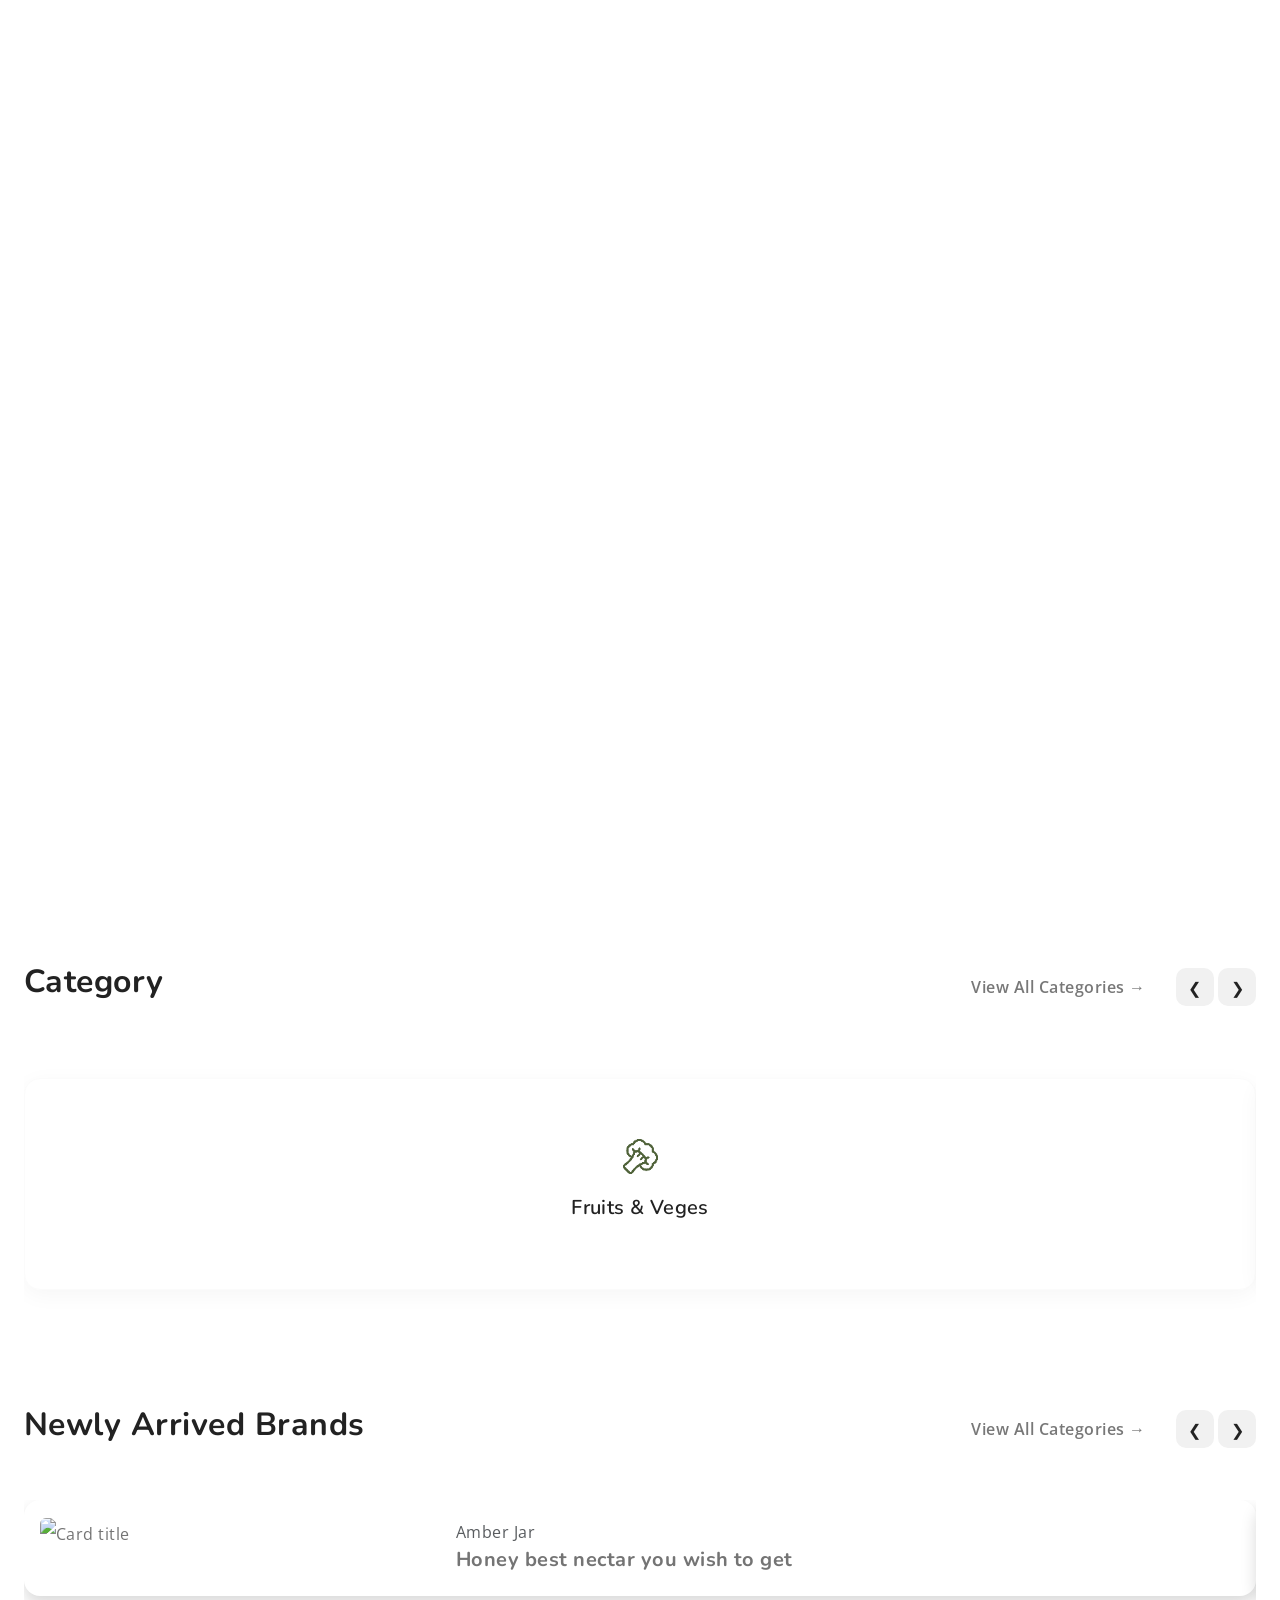
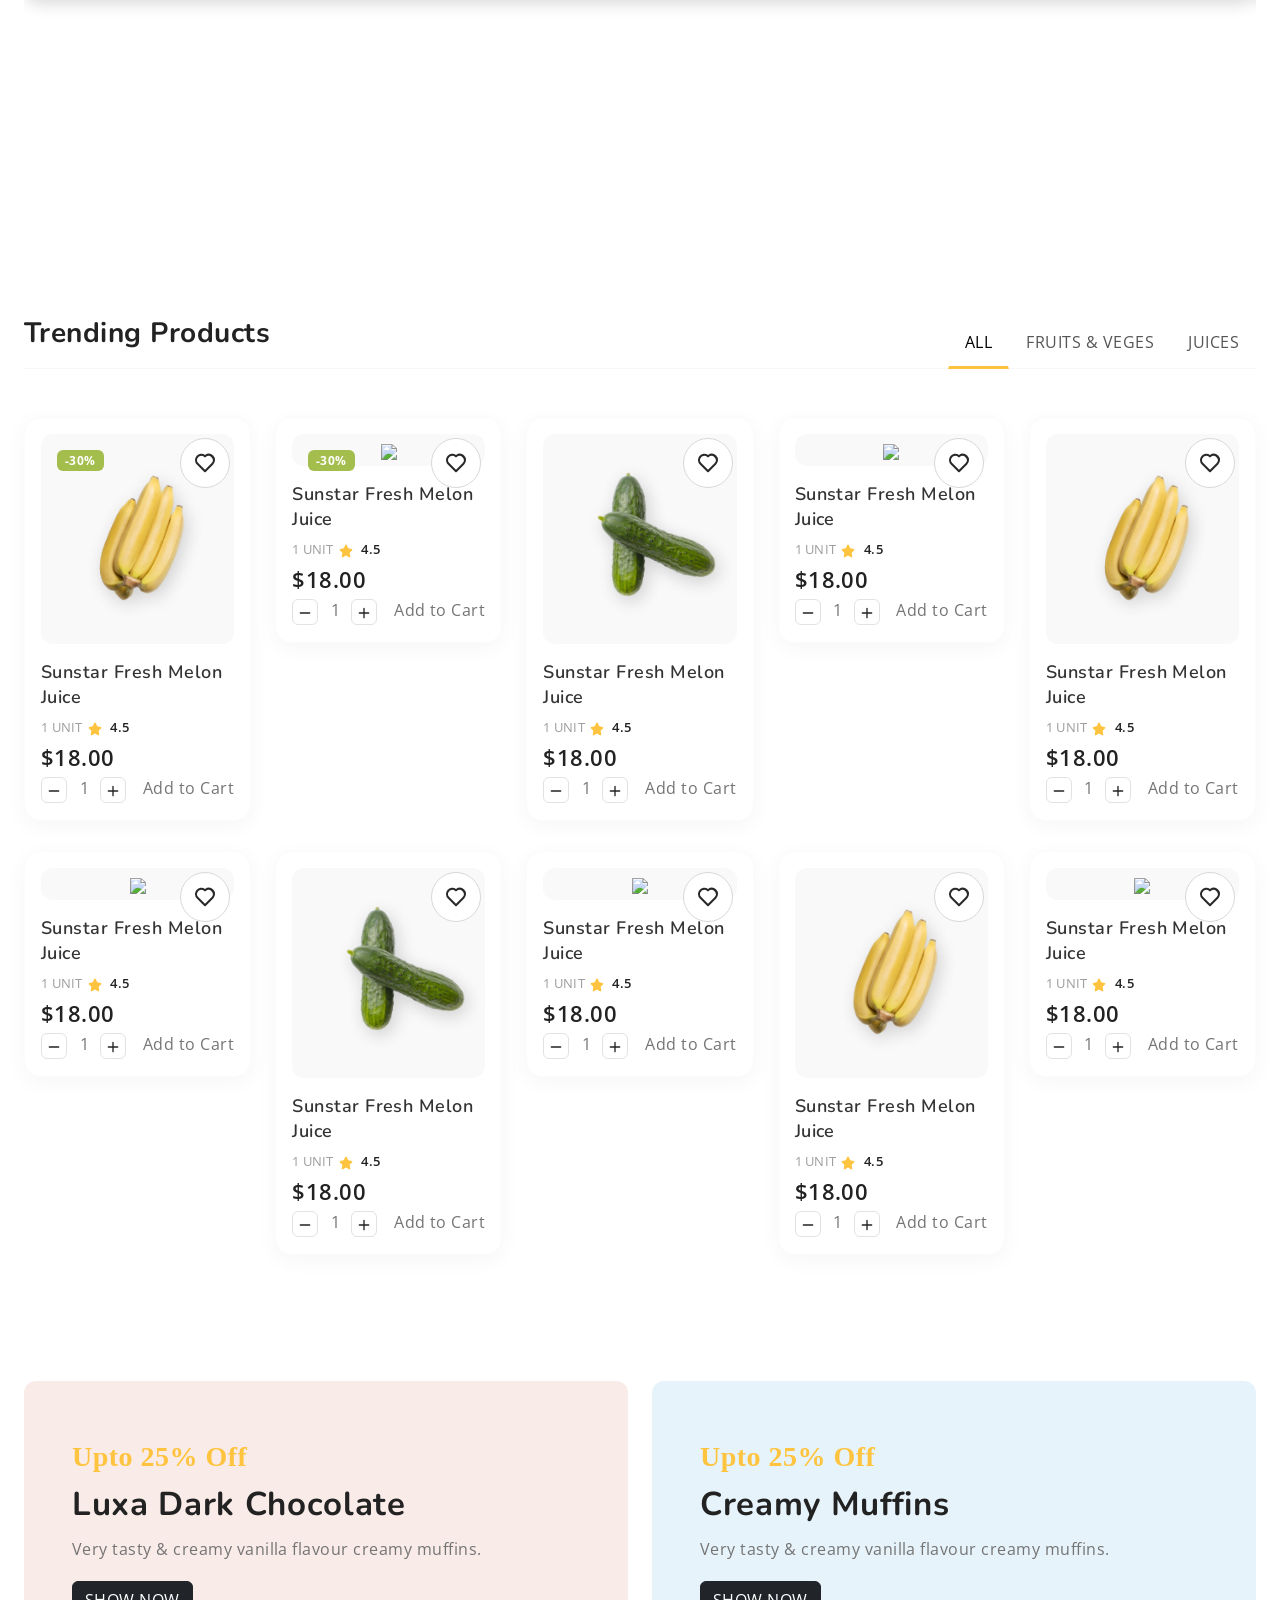
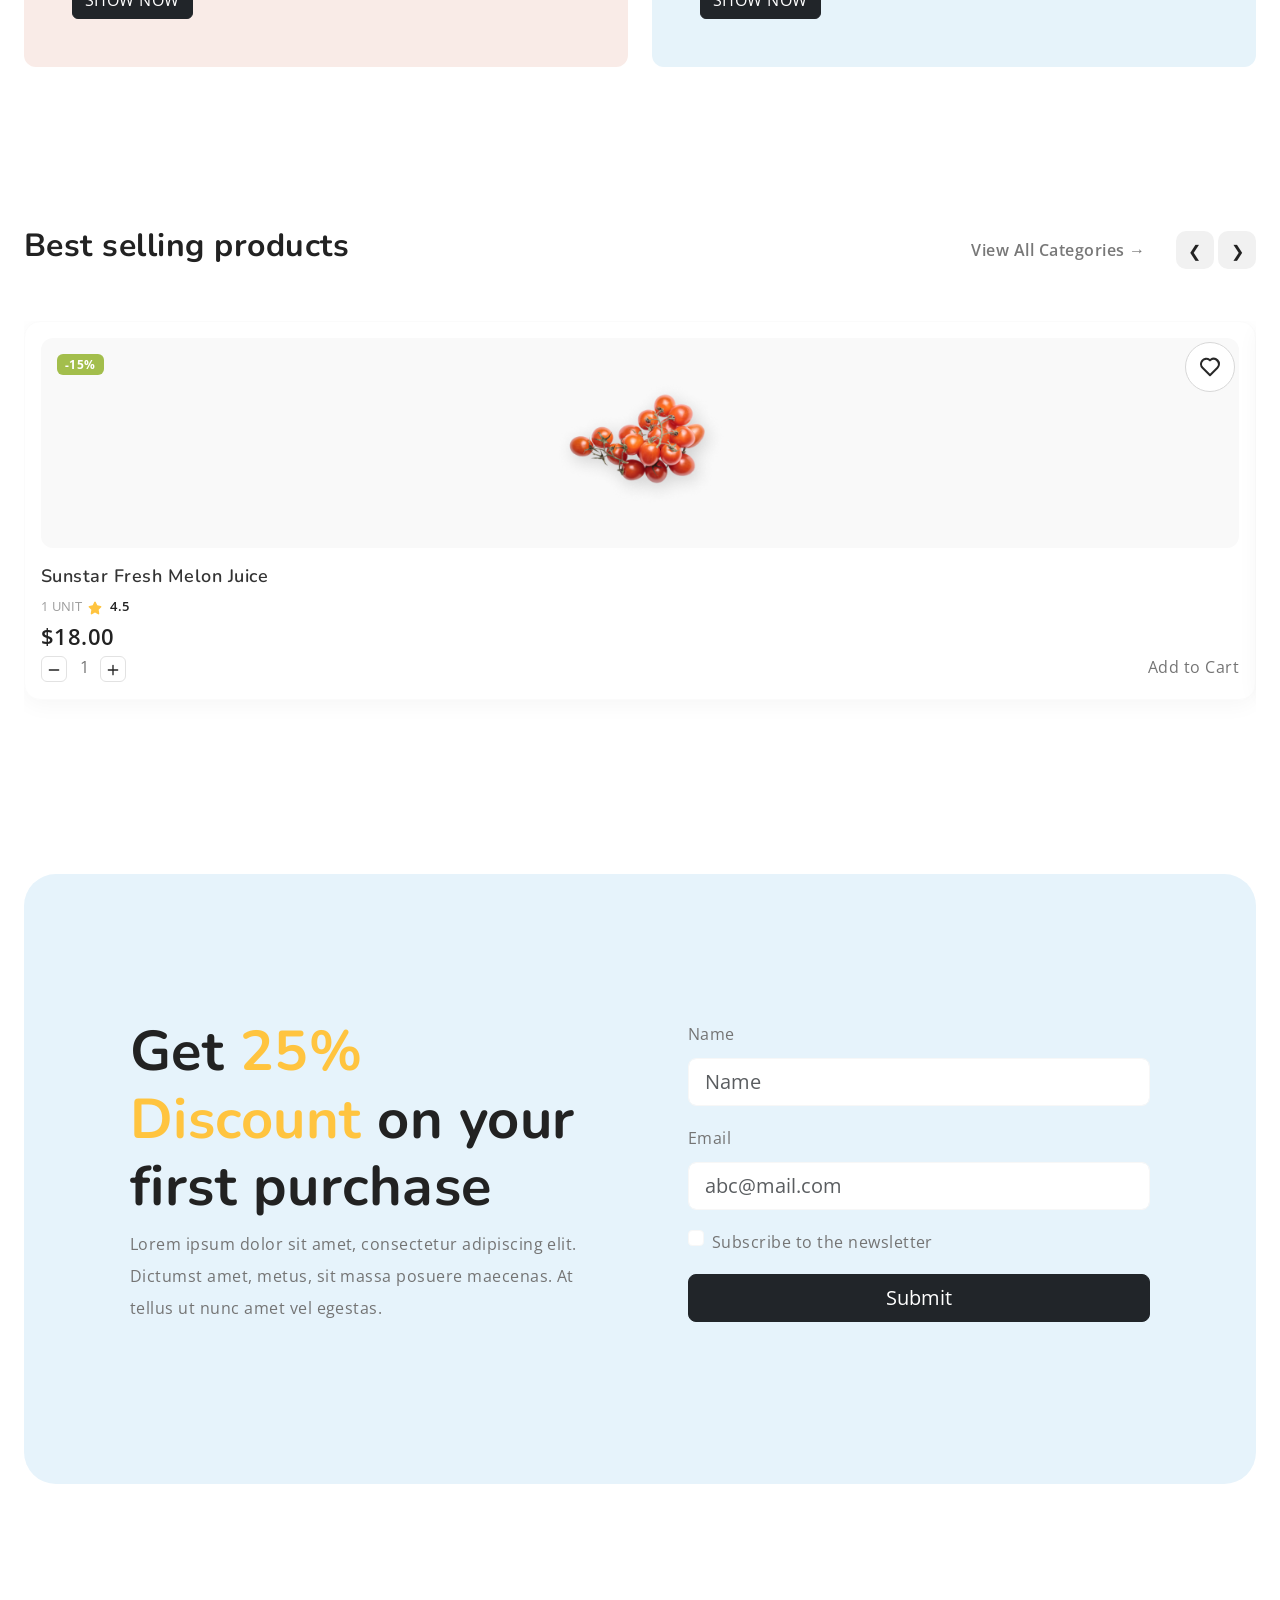
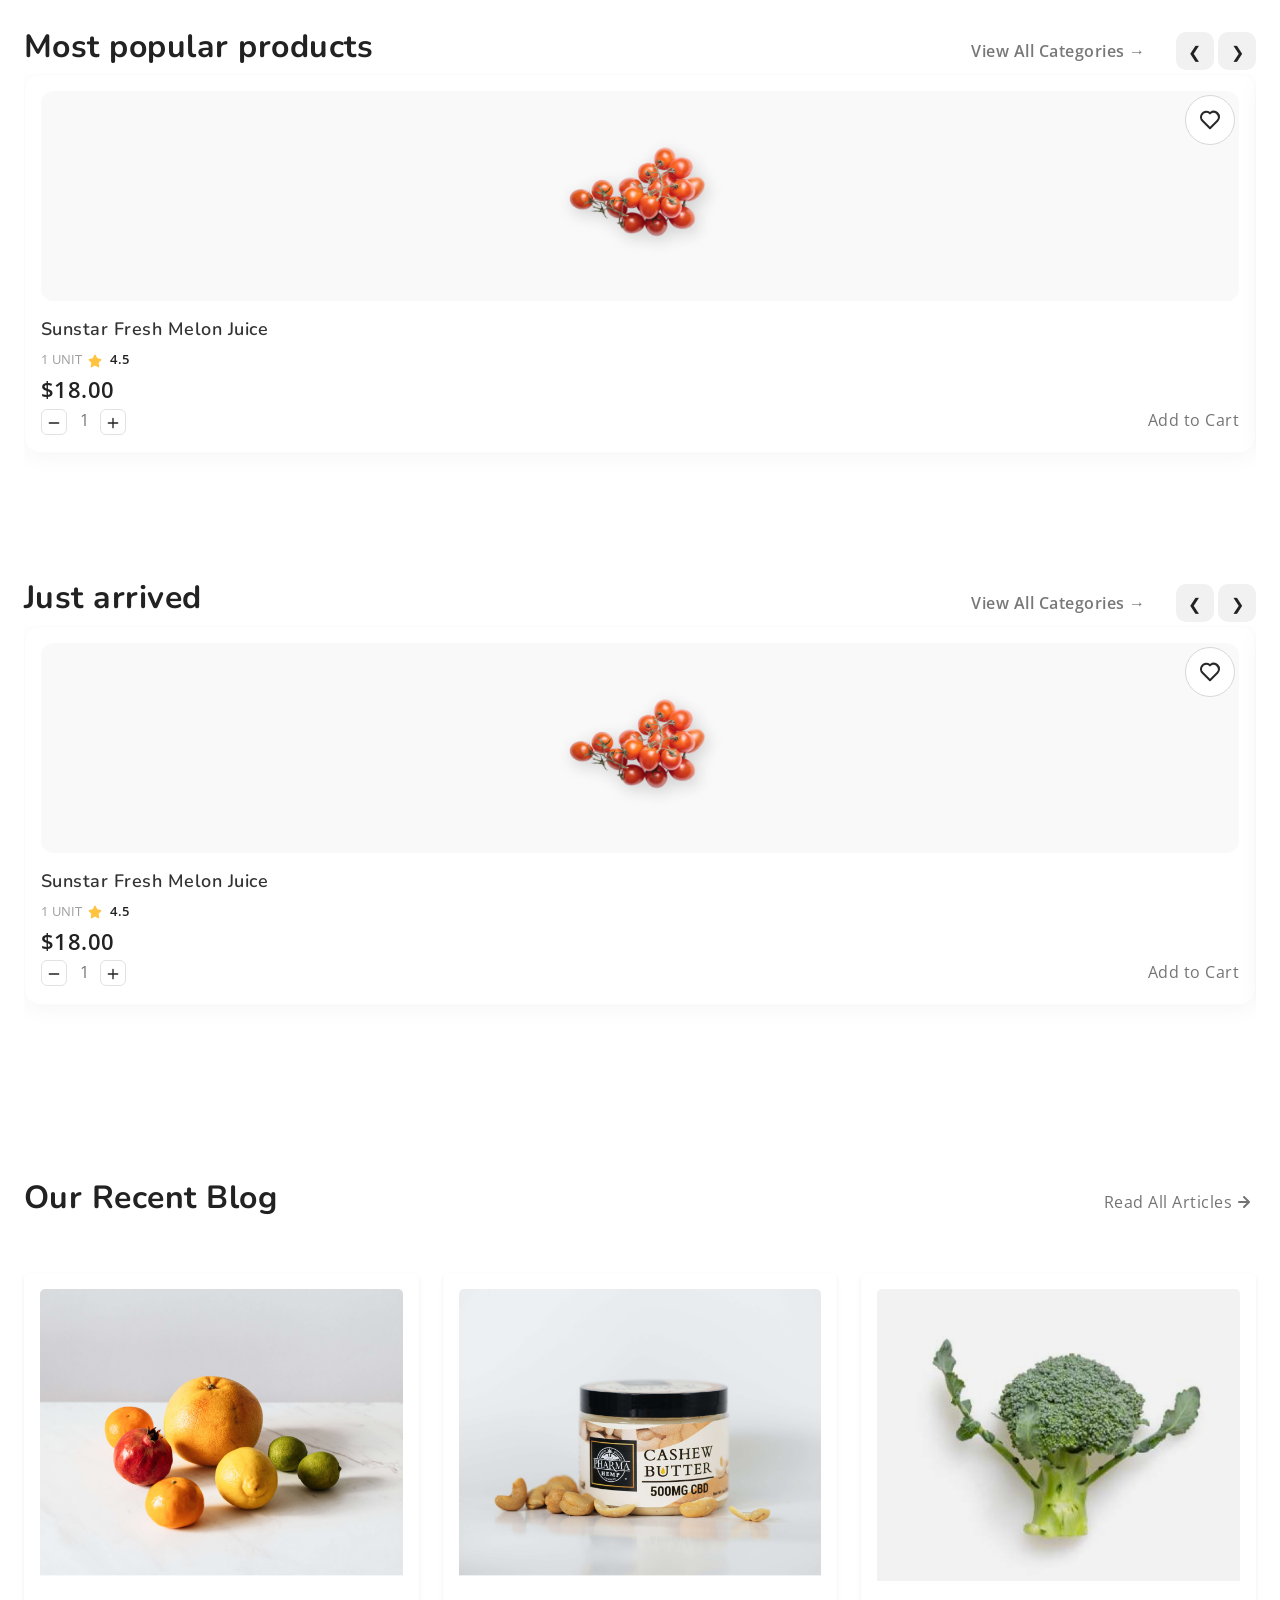
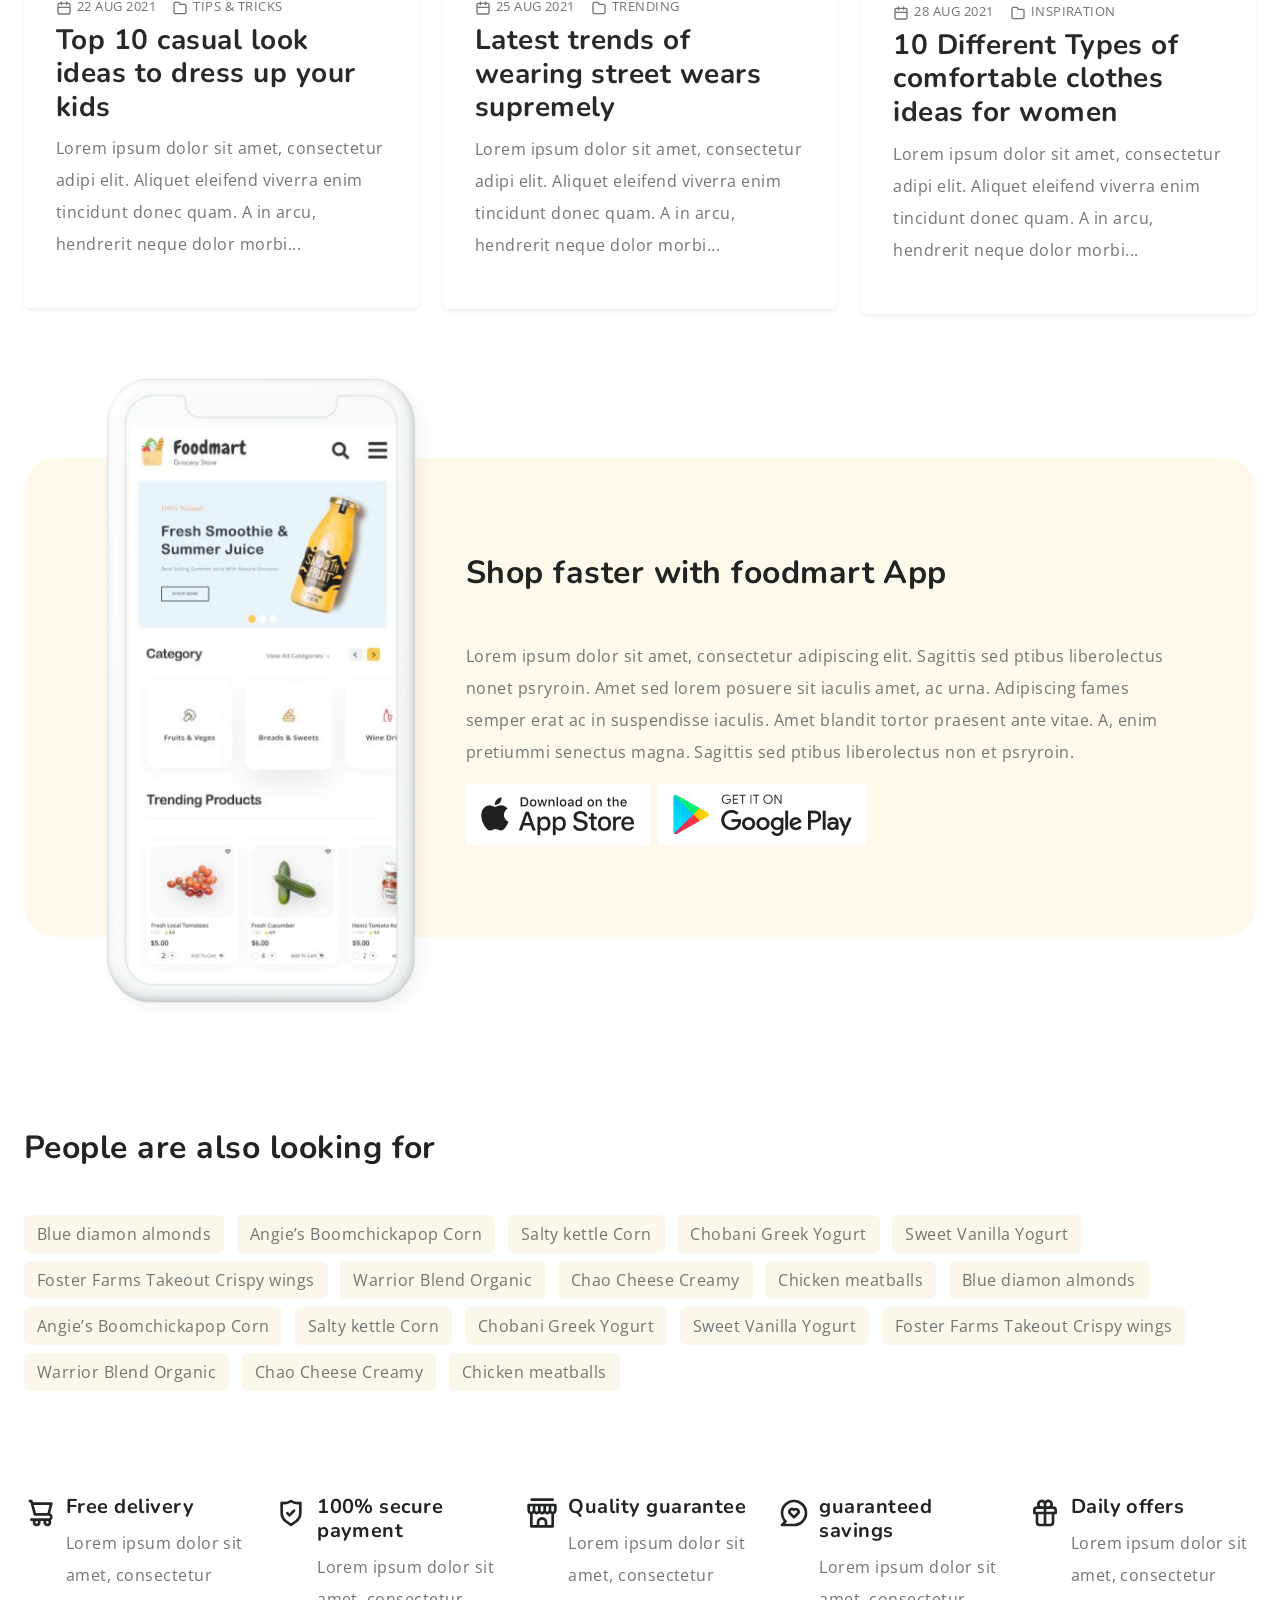
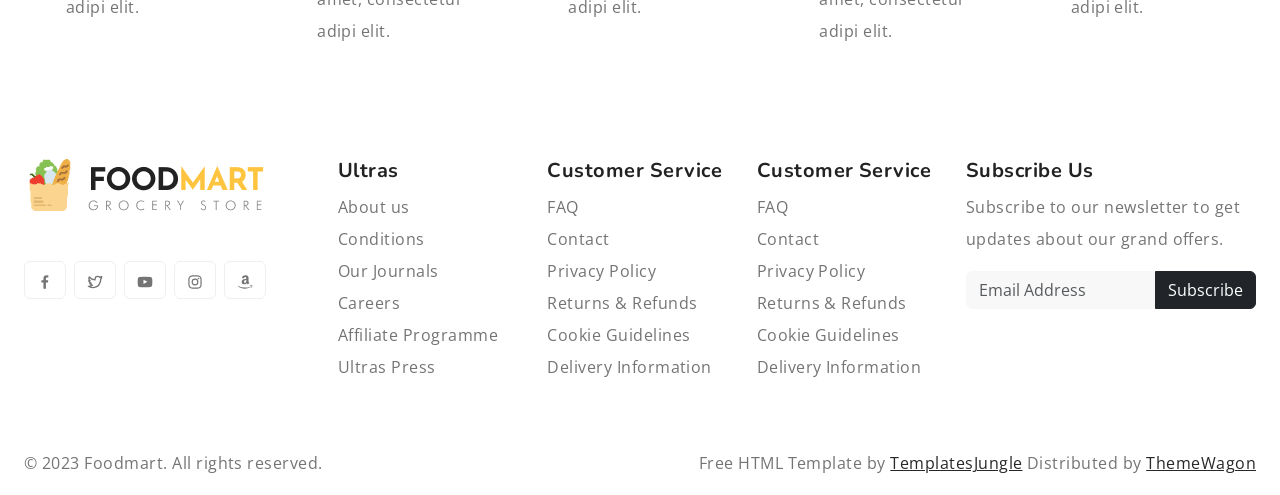
==== index.html @ 23c8082f "Added" ====
<!DOCTYPE html>
<html lang="en">
  <head>
    <title>FoodMart - Free eCommerce Grocery Store HTML Website Template</title>
    <meta charset="utf-8">
    <meta http-equiv="X-UA-Compatible" content="IE=edge">
    <meta name="viewport" content="width=device-width, initial-scale=1.0">
    <meta name="format-detection" content="telephone=no">
    <meta name="apple-mobile-web-app-capable" content="yes">
    <meta name="author" content="">
    <meta name="keywords" content="">
    <meta name="description" content="">

    <link rel="stylesheet" href="https://cdn.jsdelivr.net/npm/swiper@9/swiper-bundle.min.css">
    <link href="https://cdn.jsdelivr.net/npm/bootstrap@5.3.0-alpha3/dist/css/bootstrap.min.css" rel="stylesheet" integrity="sha384-KK94CHFLLe+nY2dmCWGMq91rCGa5gtU4mk92HdvYe+M/SXH301p5ILy+dN9+nJOZ" crossorigin="anonymous">
    <link rel="stylesheet" type="text/css" href="css/vendor.css">
    <link rel="stylesheet" type="text/css" href="style.css">

    <link rel="preconnect" href="https://fonts.googleapis.com">
    <link rel="preconnect" href="https://fonts.gstatic.com" crossorigin>
    <link href="https://fonts.googleapis.com/css2?family=Nunito:wght@400;700&family=Open+Sans:ital,wght@0,400;0,700;1,400;1,700&display=swap" rel="stylesheet">

  </head>
  <body>

    <svg xmlns="http://www.w3.org/2000/svg" style="display: none;">
      <defs>
        <symbol xmlns="http://www.w3.org/2000/svg" id="link" viewBox="0 0 24 24">
          <path fill="currentColor" d="M12 19a1 1 0 1 0-1-1a1 1 0 0 0 1 1Zm5 0a1 1 0 1 0-1-1a1 1 0 0 0 1 1Zm0-4a1 1 0 1 0-1-1a1 1 0 0 0 1 1Zm-5 0a1 1 0 1 0-1-1a1 1 0 0 0 1 1Zm7-12h-1V2a1 1 0 0 0-2 0v1H8V2a1 1 0 0 0-2 0v1H5a3 3 0 0 0-3 3v14a3 3 0 0 0 3 3h14a3 3 0 0 0 3-3V6a3 3 0 0 0-3-3Zm1 17a1 1 0 0 1-1 1H5a1 1 0 0 1-1-1v-9h16Zm0-11H4V6a1 1 0 0 1 1-1h1v1a1 1 0 0 0 2 0V5h8v1a1 1 0 0 0 2 0V5h1a1 1 0 0 1 1 1ZM7 15a1 1 0 1 0-1-1a1 1 0 0 0 1 1Zm0 4a1 1 0 1 0-1-1a1 1 0 0 0 1 1Z"/>
        </symbol>
        <symbol xmlns="http://www.w3.org/2000/svg" id="arrow-right" viewBox="0 0 24 24">
          <path fill="currentColor" d="M17.92 11.62a1 1 0 0 0-.21-.33l-5-5a1 1 0 0 0-1.42 1.42l3.3 3.29H7a1 1 0 0 0 0 2h7.59l-3.3 3.29a1 1 0 0 0 0 1.42a1 1 0 0 0 1.42 0l5-5a1 1 0 0 0 .21-.33a1 1 0 0 0 0-.76Z"/>
        </symbol>
        <symbol xmlns="http://www.w3.org/2000/svg" id="category" viewBox="0 0 24 24">
          <path fill="currentColor" d="M19 5.5h-6.28l-.32-1a3 3 0 0 0-2.84-2H5a3 3 0 0 0-3 3v13a3 3 0 0 0 3 3h14a3 3 0 0 0 3-3v-10a3 3 0 0 0-3-3Zm1 13a1 1 0 0 1-1 1H5a1 1 0 0 1-1-1v-13a1 1 0 0 1 1-1h4.56a1 1 0 0 1 .95.68l.54 1.64a1 1 0 0 0 .95.68h7a1 1 0 0 1 1 1Z"/>
        </symbol>
        <symbol xmlns="http://www.w3.org/2000/svg" id="calendar" viewBox="0 0 24 24">
          <path fill="currentColor" d="M19 4h-2V3a1 1 0 0 0-2 0v1H9V3a1 1 0 0 0-2 0v1H5a3 3 0 0 0-3 3v12a3 3 0 0 0 3 3h14a3 3 0 0 0 3-3V7a3 3 0 0 0-3-3Zm1 15a1 1 0 0 1-1 1H5a1 1 0 0 1-1-1v-7h16Zm0-9H4V7a1 1 0 0 1 1-1h2v1a1 1 0 0 0 2 0V6h6v1a1 1 0 0 0 2 0V6h2a1 1 0 0 1 1 1Z"/>
        </symbol>
        <symbol xmlns="http://www.w3.org/2000/svg" id="heart" viewBox="0 0 24 24">
          <path fill="currentColor" d="M20.16 4.61A6.27 6.27 0 0 0 12 4a6.27 6.27 0 0 0-8.16 9.48l7.45 7.45a1 1 0 0 0 1.42 0l7.45-7.45a6.27 6.27 0 0 0 0-8.87Zm-1.41 7.46L12 18.81l-6.75-6.74a4.28 4.28 0 0 1 3-7.3a4.25 4.25 0 0 1 3 1.25a1 1 0 0 0 1.42 0a4.27 4.27 0 0 1 6 6.05Z"/>
        </symbol>
        <symbol xmlns="http://www.w3.org/2000/svg" id="plus" viewBox="0 0 24 24">
          <path fill="currentColor" d="M19 11h-6V5a1 1 0 0 0-2 0v6H5a1 1 0 0 0 0 2h6v6a1 1 0 0 0 2 0v-6h6a1 1 0 0 0 0-2Z"/>
        </symbol>
        <symbol xmlns="http://www.w3.org/2000/svg" id="minus" viewBox="0 0 24 24">
          <path fill="currentColor" d="M19 11H5a1 1 0 0 0 0 2h14a1 1 0 0 0 0-2Z"/>
        </symbol>
        <symbol xmlns="http://www.w3.org/2000/svg" id="cart" viewBox="0 0 24 24">
          <path fill="currentColor" d="M8.5 19a1.5 1.5 0 1 0 1.5 1.5A1.5 1.5 0 0 0 8.5 19ZM19 16H7a1 1 0 0 1 0-2h8.491a3.013 3.013 0 0 0 2.885-2.176l1.585-5.55A1 1 0 0 0 19 5H6.74a3.007 3.007 0 0 0-2.82-2H3a1 1 0 0 0 0 2h.921a1.005 1.005 0 0 1 .962.725l.155.545v.005l1.641 5.742A3 3 0 0 0 7 18h12a1 1 0 0 0 0-2Zm-1.326-9l-1.22 4.274a1.005 1.005 0 0 1-.963.726H8.754l-.255-.892L7.326 7ZM16.5 19a1.5 1.5 0 1 0 1.5 1.5a1.5 1.5 0 0 0-1.5-1.5Z"/>
        </symbol>
        <symbol xmlns="http://www.w3.org/2000/svg" id="check" viewBox="0 0 24 24">
          <path fill="currentColor" d="M18.71 7.21a1 1 0 0 0-1.42 0l-7.45 7.46l-3.13-3.14A1 1 0 1 0 5.29 13l3.84 3.84a1 1 0 0 0 1.42 0l8.16-8.16a1 1 0 0 0 0-1.47Z"/>
        </symbol>
        <symbol xmlns="http://www.w3.org/2000/svg" id="trash" viewBox="0 0 24 24">
          <path fill="currentColor" d="M10 18a1 1 0 0 0 1-1v-6a1 1 0 0 0-2 0v6a1 1 0 0 0 1 1ZM20 6h-4V5a3 3 0 0 0-3-3h-2a3 3 0 0 0-3 3v1H4a1 1 0 0 0 0 2h1v11a3 3 0 0 0 3 3h8a3 3 0 0 0 3-3V8h1a1 1 0 0 0 0-2ZM10 5a1 1 0 0 1 1-1h2a1 1 0 0 1 1 1v1h-4Zm7 14a1 1 0 0 1-1 1H8a1 1 0 0 1-1-1V8h10Zm-3-1a1 1 0 0 0 1-1v-6a1 1 0 0 0-2 0v6a1 1 0 0 0 1 1Z"/>
        </symbol>
        <symbol xmlns="http://www.w3.org/2000/svg" id="star-outline" viewBox="0 0 15 15">
          <path fill="none" stroke="currentColor" stroke-linecap="round" stroke-linejoin="round" d="M7.5 9.804L5.337 11l.413-2.533L4 6.674l2.418-.37L7.5 4l1.082 2.304l2.418.37l-1.75 1.793L9.663 11L7.5 9.804Z"/>
        </symbol>
        <symbol xmlns="http://www.w3.org/2000/svg" id="star-solid" viewBox="0 0 15 15">
          <path fill="currentColor" d="M7.953 3.788a.5.5 0 0 0-.906 0L6.08 5.85l-2.154.33a.5.5 0 0 0-.283.843l1.574 1.613l-.373 2.284a.5.5 0 0 0 .736.518l1.92-1.063l1.921 1.063a.5.5 0 0 0 .736-.519l-.373-2.283l1.574-1.613a.5.5 0 0 0-.283-.844L8.921 5.85l-.968-2.062Z"/>
        </symbol>
        <symbol xmlns="http://www.w3.org/2000/svg" id="search" viewBox="0 0 24 24">
          <path fill="currentColor" d="M21.71 20.29L18 16.61A9 9 0 1 0 16.61 18l3.68 3.68a1 1 0 0 0 1.42 0a1 1 0 0 0 0-1.39ZM11 18a7 7 0 1 1 7-7a7 7 0 0 1-7 7Z"/>
        </symbol>
        <symbol xmlns="http://www.w3.org/2000/svg" id="user" viewBox="0 0 24 24">
          <path fill="currentColor" d="M15.71 12.71a6 6 0 1 0-7.42 0a10 10 0 0 0-6.22 8.18a1 1 0 0 0 2 .22a8 8 0 0 1 15.9 0a1 1 0 0 0 1 .89h.11a1 1 0 0 0 .88-1.1a10 10 0 0 0-6.25-8.19ZM12 12a4 4 0 1 1 4-4a4 4 0 0 1-4 4Z"/>
        </symbol>
        <symbol xmlns="http://www.w3.org/2000/svg" id="close" viewBox="0 0 15 15">
          <path fill="currentColor" d="M7.953 3.788a.5.5 0 0 0-.906 0L6.08 5.85l-2.154.33a.5.5 0 0 0-.283.843l1.574 1.613l-.373 2.284a.5.5 0 0 0 .736.518l1.92-1.063l1.921 1.063a.5.5 0 0 0 .736-.519l-.373-2.283l1.574-1.613a.5.5 0 0 0-.283-.844L8.921 5.85l-.968-2.062Z"/>
        </symbol>
      </defs>
    </svg>

    <div class="preloader-wrapper">
      <div class="preloader">
      </div>
    </div>

    <div class="offcanvas offcanvas-end" data-bs-scroll="true" tabindex="-1" id="offcanvasCart" aria-labelledby="My Cart">
      <div class="offcanvas-header justify-content-center">
        <button type="button" class="btn-close" data-bs-dismiss="offcanvas" aria-label="Close"></button>
      </div>
      <div class="offcanvas-body">
        <div class="order-md-last">
          <h4 class="d-flex justify-content-between align-items-center mb-3">
            <span class="text-primary">Your cart</span>
            <span class="badge bg-primary rounded-pill">3</span>
          </h4>
          <ul class="list-group mb-3">
            <li class="list-group-item d-flex justify-content-between lh-sm">
              <div>
                <h6 class="my-0">Growers cider</h6>
                <small class="text-body-secondary">Brief description</small>
              </div>
              <span class="text-body-secondary">$12</span>
            </li>
            <li class="list-group-item d-flex justify-content-between lh-sm">
              <div>
                <h6 class="my-0">Fresh grapes</h6>
                <small class="text-body-secondary">Brief description</small>
              </div>
              <span class="text-body-secondary">$8</span>
            </li>
            <li class="list-group-item d-flex justify-content-between lh-sm">
              <div>
                <h6 class="my-0">Heinz tomato ketchup</h6>
                <small class="text-body-secondary">Brief description</small>
              </div>
              <span class="text-body-secondary">$5</span>
            </li>
            <li class="list-group-item d-flex justify-content-between">
              <span>Total (USD)</span>
              <strong>$20</strong>
            </li>
          </ul>
  
          <button class="w-100 btn btn-primary btn-lg" type="submit">Continue to checkout</button>
        </div>
      </div>
    </div>
    
    <div class="offcanvas offcanvas-end" data-bs-scroll="true" tabindex="-1" id="offcanvasSearch" aria-labelledby="Search">
      <div class="offcanvas-header justify-content-center">
        <button type="button" class="btn-close" data-bs-dismiss="offcanvas" aria-label="Close"></button>
      </div>
      <div class="offcanvas-body">
        <div class="order-md-last">
          <h4 class="d-flex justify-content-between align-items-center mb-3">
            <span class="text-primary">Search</span>
          </h4>
          <form role="search" action="index.html" method="get" class="d-flex mt-3 gap-0">
            <input class="form-control rounded-start rounded-0 bg-light" type="email" placeholder="What are you looking for?" aria-label="What are you looking for?">
            <button class="btn btn-dark rounded-end rounded-0" type="submit">Search</button>
          </form>
        </div>
      </div>
    </div>

    <header>
      <div class="container-fluid">
        <div class="row py-3 border-bottom">
          
          <div class="col-sm-4 col-lg-3 text-center text-sm-start">
            <div class="main-logo">
              <a href="index.html">
                <img src="images/logo.png" alt="logo" class="img-fluid">
              </a>
            </div>
          </div>
          
          <div class="col-sm-6 offset-sm-2 offset-md-0 col-lg-5 d-none d-lg-block">
            <div class="search-bar row bg-light p-2 my-2 rounded-4">
              <div class="col-md-4 d-none d-md-block">
                <select class="form-select border-0 bg-transparent">
                  <option>All Categories</option>
                  <option>Groceries</option>
                  <option>Drinks</option>
                  <option>Chocolates</option>
                </select>
              </div>
              <div class="col-11 col-md-7">
                <form id="search-form" class="text-center" action="index.html" method="post">
                  <input type="text" class="form-control border-0 bg-transparent" placeholder="Search for more than 20,000 products" />
                </form>
              </div>
              <div class="col-1">
                <svg xmlns="http://www.w3.org/2000/svg" width="24" height="24" viewBox="0 0 24 24"><path fill="currentColor" d="M21.71 20.29L18 16.61A9 9 0 1 0 16.61 18l3.68 3.68a1 1 0 0 0 1.42 0a1 1 0 0 0 0-1.39ZM11 18a7 7 0 1 1 7-7a7 7 0 0 1-7 7Z"/></svg>
              </div>
            </div>
          </div>
          
          <div class="col-sm-8 col-lg-4 d-flex justify-content-end gap-5 align-items-center mt-4 mt-sm-0 justify-content-center justify-content-sm-end">
            <div class="support-box text-end d-none d-xl-block">
              <span class="fs-6 text-muted">For Support?</span>
              <h5 class="mb-0">+980-34984089</h5>
            </div>

            <ul class="d-flex justify-content-end list-unstyled m-0">
              <li>
                <a href="#" class="rounded-circle bg-light p-2 mx-1">
                  <svg width="24" height="24" viewBox="0 0 24 24"><use xlink:href="#user"></use></svg>
                </a>
              </li>
              <li>
                <a href="#" class="rounded-circle bg-light p-2 mx-1">
                  <svg width="24" height="24" viewBox="0 0 24 24"><use xlink:href="#heart"></use></svg>
                </a>
              </li>
              <li class="d-lg-none">
                <a href="#" class="rounded-circle bg-light p-2 mx-1" data-bs-toggle="offcanvas" data-bs-target="#offcanvasCart" aria-controls="offcanvasCart">
                  <svg width="24" height="24" viewBox="0 0 24 24"><use xlink:href="#cart"></use></svg>
                </a>
              </li>
              <li class="d-lg-none">
                <a href="#" class="rounded-circle bg-light p-2 mx-1" data-bs-toggle="offcanvas" data-bs-target="#offcanvasSearch" aria-controls="offcanvasSearch">
                  <svg width="24" height="24" viewBox="0 0 24 24"><use xlink:href="#search"></use></svg>
                </a>
              </li>
            </ul>

            <div class="cart text-end d-none d-lg-block dropdown">
              <button class="border-0 bg-transparent d-flex flex-column gap-2 lh-1" type="button" data-bs-toggle="offcanvas" data-bs-target="#offcanvasCart" aria-controls="offcanvasCart">
                <span class="fs-6 text-muted dropdown-toggle">Your Cart</span>
                <span class="cart-total fs-5 fw-bold">$1290.00</span>
              </button>
            </div>
          </div>

        </div>
      </div>
      <div class="container-fluid">
        <div class="row py-3">
          <div class="d-flex  justify-content-center justify-content-sm-between align-items-center">
            <nav class="main-menu d-flex navbar navbar-expand-lg">

              <button class="navbar-toggler" type="button" data-bs-toggle="offcanvas" data-bs-target="#offcanvasNavbar"
                aria-controls="offcanvasNavbar">
                <span class="navbar-toggler-icon"></span>
              </button>

              <div class="offcanvas offcanvas-end" tabindex="-1" id="offcanvasNavbar" aria-labelledby="offcanvasNavbarLabel">

                <div class="offcanvas-header justify-content-center">
                  <button type="button" class="btn-close" data-bs-dismiss="offcanvas" aria-label="Close"></button>
                </div>

                <div class="offcanvas-body">
              
                  <select class="filter-categories border-0 mb-0 me-5">
                    <option>Shop by Departments</option>
                    <option>Groceries</option>
                    <option>Drinks</option>
                    <option>Chocolates</option>
                  </select>
              
                  <ul class="navbar-nav justify-content-end menu-list list-unstyled d-flex gap-md-3 mb-0">
                    <li class="nav-item active">
                      <a href="#women" class="nav-link">Women</a>
                    </li>
                    <li class="nav-item dropdown">
                      <a href="#men" class="nav-link">Men</a>
                    </li>
                    <li class="nav-item">
                      <a href="#kids" class="nav-link">Kids</a>
                    </li>
                    <li class="nav-item">
                      <a href="#accessories" class="nav-link">Accessories</a>
                    </li>
                    <li class="nav-item dropdown">
                      <a class="nav-link dropdown-toggle" role="button" id="pages" data-bs-toggle="dropdown" aria-expanded="false">Pages</a>
                      <ul class="dropdown-menu" aria-labelledby="pages">
                        <li><a href="index.html" class="dropdown-item">About Us </a></li>
                        <li><a href="index.html" class="dropdown-item">Shop </a></li>
                        <li><a href="index.html" class="dropdown-item">Single Product </a></li>
                        <li><a href="index.html" class="dropdown-item">Cart </a></li>
                        <li><a href="index.html" class="dropdown-item">Checkout </a></li>
                        <li><a href="index.html" class="dropdown-item">Blog </a></li>
                        <li><a href="index.html" class="dropdown-item">Single Post </a></li>
                        <li><a href="index.html" class="dropdown-item">Styles </a></li>
                        <li><a href="index.html" class="dropdown-item">Contact </a></li>
                        <li><a href="index.html" class="dropdown-item">Thank You </a></li>
                        <li><a href="index.html" class="dropdown-item">My Account </a></li>
                        <li><a href="index.html" class="dropdown-item">404 Error </a></li>
                      </ul>
                    </li>
                    <li class="nav-item">
                      <a href="#brand" class="nav-link">Brand</a>
                    </li>
                    <li class="nav-item">
                      <a href="#sale" class="nav-link">Sale</a>
                    </li>
                    <li class="nav-item">
                      <a href="#blog" class="nav-link">Blog</a>
                    </li>
                  </ul>
                
                </div>

              </div>
          </div>
        </div>
      </div>
    </header>
    
    <section class="py-3" style="background-image: url('images/background-pattern.jpg');background-repeat: no-repeat;background-size: cover;">
      <div class="container-fluid">
        <div class="row">
          <div class="col-md-12">

            <div class="banner-blocks">
            
              <div class="banner-ad large bg-info block-1">

                <div class="swiper main-swiper">
                  <div class="swiper-wrapper">
                    
                    <div class="swiper-slide">
                      <div class="row banner-content p-5">
                        <div class="content-wrapper col-md-7">
                          <div class="categories my-3">100% natural</div>
                          <h3 class="display-4">Fresh Smoothie & Summer Juice</h3>
                          <p>Lorem ipsum dolor sit amet, consectetur adipiscing elit. Dignissim massa diam elementum.</p>
                          <a href="#" class="btn btn-outline-dark btn-lg text-uppercase fs-6 rounded-1 px-4 py-3 mt-3">Shop Now</a>
                        </div>
                        <div class="img-wrapper col-md-5">
                          <img src="images/product-thumb-1.png" class="img-fluid">
                        </div>
                      </div>
                    </div>
                    
                    <div class="swiper-slide">
                      <div class="row banner-content p-5">
                        <div class="content-wrapper col-md-7">
                          <div class="categories mb-3 pb-3">100% natural</div>
                          <h3 class="banner-title">Fresh Smoothie & Summer Juice</h3>
                          <p>Lorem ipsum dolor sit amet, consectetur adipiscing elit. Dignissim massa diam elementum.</p>
                          <a href="#" class="btn btn-outline-dark btn-lg text-uppercase fs-6 rounded-1">Shop Collection</a>
                        </div>
                        <div class="img-wrapper col-md-5">
                          <img src="images/product-thumb-1.png" class="img-fluid">
                        </div>
                      </div>
                    </div>
                    
                    <div class="swiper-slide">
                      <div class="row banner-content p-5">
                        <div class="content-wrapper col-md-7">
                          <div class="categories mb-3 pb-3">100% natural</div>
                          <h3 class="banner-title">Heinz Tomato Ketchup</h3>
                          <p>Lorem ipsum dolor sit amet, consectetur adipiscing elit. Dignissim massa diam elementum.</p>
                          <a href="#" class="btn btn-outline-dark btn-lg text-uppercase fs-6 rounded-1">Shop Collection</a>
                        </div>
                        <div class="img-wrapper col-md-5">
                          <img src="images/product-thumb-2.png" class="img-fluid">
                        </div>
                      </div>
                    </div>
                  </div>
                  
                  <div class="swiper-pagination"></div>

                </div>
              </div>
              
              <div class="banner-ad bg-success-subtle block-2" style="background:url('images/ad-image-1.png') no-repeat;background-position: right bottom">
                <div class="row banner-content p-5">

                  <div class="content-wrapper col-md-7">
                    <div class="categories sale mb-3 pb-3">20% off</div>
                    <h3 class="banner-title">Fruits & Vegetables</h3>
                    <a href="#" class="d-flex align-items-center nav-link">Shop Collection <svg width="24" height="24"><use xlink:href="#arrow-right"></use></svg></a>
                  </div>

                </div>
              </div>

              <div class="banner-ad bg-danger block-3" style="background:url('images/ad-image-2.png') no-repeat;background-position: right bottom">
                <div class="row banner-content p-5">

                  <div class="content-wrapper col-md-7">
                    <div class="categories sale mb-3 pb-3">15% off</div>
                    <h3 class="item-title">Baked Products</h3>
                    <a href="#" class="d-flex align-items-center nav-link">Shop Collection <svg width="24" height="24"><use xlink:href="#arrow-right"></use></svg></a>
                  </div>

                </div>
              </div>

            </div>
            <!-- / Banner Blocks -->
              
          </div>
        </div>
      </div>
    </section>

    <section class="py-5 overflow-hidden">
      <div class="container-fluid">
        <div class="row">
          <div class="col-md-12">

            <div class="section-header d-flex flex-wrap justify-content-between mb-5">
              <h2 class="section-title">Category</h2>

              <div class="d-flex align-items-center">
                <a href="#" class="btn-link text-decoration-none">View All Categories →</a>
                <div class="swiper-buttons">
                  <button class="swiper-prev category-carousel-prev btn btn-yellow">❮</button>
                  <button class="swiper-next category-carousel-next btn btn-yellow">❯</button>
                </div>
              </div>
            </div>
            
          </div>
        </div>
        <div class="row">
          <div class="col-md-12">

            <div class="category-carousel swiper">
              <div class="swiper-wrapper">
                <a href="index.html" class="nav-link category-item swiper-slide">
                  <img src="images/icon-vegetables-broccoli.png" alt="Category Thumbnail">
                  <h3 class="category-title">Fruits & Veges</h3>
                </a>
                <a href="index.html" class="nav-link category-item swiper-slide">
                  <img src="images/icon-bread-baguette.png" alt="Category Thumbnail">
                  <h3 class="category-title">Breads & Sweets</h3>
                </a>
                <a href="index.html" class="nav-link category-item swiper-slide">
                  <img src="images/icon-soft-drinks-bottle.png" alt="Category Thumbnail">
                  <h3 class="category-title">Fruits & Veges</h3>
                </a>
                <a href="index.html" class="nav-link category-item swiper-slide">
                  <img src="images/icon-wine-glass-bottle.png" alt="Category Thumbnail">
                  <h3 class="category-title">Fruits & Veges</h3>
                </a>
                <a href="index.html" class="nav-link category-item swiper-slide">
                  <img src="images/icon-animal-products-drumsticks.png" alt="Category Thumbnail">
                  <h3 class="category-title">Fruits & Veges</h3>
                </a>
                <a href="index.html" class="nav-link category-item swiper-slide">
                  <img src="images/icon-bread-herb-flour.png" alt="Category Thumbnail">
                  <h3 class="category-title">Fruits & Veges</h3>
                </a>
                <a href="index.html" class="nav-link category-item swiper-slide">
                  <img src="images/icon-vegetables-broccoli.png" alt="Category Thumbnail">
                  <h3 class="category-title">Fruits & Veges</h3>
                </a>
                <a href="index.html" class="nav-link category-item swiper-slide">
                  <img src="images/icon-vegetables-broccoli.png" alt="Category Thumbnail">
                  <h3 class="category-title">Fruits & Veges</h3>
                </a>
                <a href="index.html" class="nav-link category-item swiper-slide">
                  <img src="images/icon-vegetables-broccoli.png" alt="Category Thumbnail">
                  <h3 class="category-title">Fruits & Veges</h3>
                </a>
                <a href="index.html" class="nav-link category-item swiper-slide">
                  <img src="images/icon-vegetables-broccoli.png" alt="Category Thumbnail">
                  <h3 class="category-title">Fruits & Veges</h3>
                </a>
                <a href="index.html" class="nav-link category-item swiper-slide">
                  <img src="images/icon-vegetables-broccoli.png" alt="Category Thumbnail">
                  <h3 class="category-title">Fruits & Veges</h3>
                </a>
                <a href="index.html" class="nav-link category-item swiper-slide">
                  <img src="images/icon-vegetables-broccoli.png" alt="Category Thumbnail">
                  <h3 class="category-title">Fruits & Veges</h3>
                </a>
                
              </div>
            </div>

          </div>
        </div>
      </div>
    </section>


    <section class="py-5 overflow-hidden">
      <div class="container-fluid">
        <div class="row">
          <div class="col-md-12">

            <div class="section-header d-flex flex-wrap flex-wrap justify-content-between mb-5">
              
              <h2 class="section-title">Newly Arrived Brands</h2>

              <div class="d-flex align-items-center">
                <a href="#" class="btn-link text-decoration-none">View All Categories →</a>
                <div class="swiper-buttons">
                  <button class="swiper-prev brand-carousel-prev btn btn-yellow">❮</button>
                  <button class="swiper-next brand-carousel-next btn btn-yellow">❯</button>
                </div>  
              </div>
            </div>
            
          </div>
        </div>
        <div class="row">
          <div class="col-md-12">

            <div class="brand-carousel swiper">
              <div class="swiper-wrapper">
                
                <div class="swiper-slide">
                  <div class="card mb-3 p-3 rounded-4 shadow border-0">
                    <div class="row g-0">
                      <div class="col-md-4">
                        <img src="images/product-thumb-11.jpg" class="img-fluid rounded" alt="Card title">
                      </div>
                      <div class="col-md-8">
                        <div class="card-body py-0">
                          <p class="text-muted mb-0">Amber Jar</p>
                          <h5 class="card-title">Honey best nectar you wish to get</h5>
                        </div>
                      </div>
                    </div>
                  </div>
                </div>
                <div class="swiper-slide">
                  <div class="card mb-3 p-3 rounded-4 shadow border-0">
                    <div class="row g-0">
                      <div class="col-md-4">
                        <img src="images/product-thumb-12.jpg" class="img-fluid rounded" alt="Card title">
                      </div>
                      <div class="col-md-8">
                        <div class="card-body py-0">
                          <p class="text-muted mb-0">Amber Jar</p>
                          <h5 class="card-title">Honey best nectar you wish to get</h5>
                        </div>
                      </div>
                    </div>
                  </div>
                </div>
                <div class="swiper-slide">
                  <div class="card mb-3 p-3 rounded-4 shadow border-0">
                    <div class="row g-0">
                      <div class="col-md-4">
                        <img src="images/product-thumb-13.jpg" class="img-fluid rounded" alt="Card title">
                      </div>
                      <div class="col-md-8">
                        <div class="card-body py-0">
                          <p class="text-muted mb-0">Amber Jar</p>
                          <h5 class="card-title">Honey best nectar you wish to get</h5>
                        </div>
                      </div>
                    </div>
                  </div>
                </div>
                <div class="swiper-slide">
                  <div class="card mb-3 p-3 rounded-4 shadow border-0">
                    <div class="row g-0">
                      <div class="col-md-4">
                        <img src="images/product-thumb-14.jpg" class="img-fluid rounded" alt="Card title">
                      </div>
                      <div class="col-md-8">
                        <div class="card-body py-0">
                          <p class="text-muted mb-0">Amber Jar</p>
                          <h5 class="card-title">Honey best nectar you wish to get</h5>
                        </div>
                      </div>
                    </div>
                  </div>
                </div>
                <div class="swiper-slide">
                  <div class="card mb-3 p-3 rounded-4 shadow border-0">
                    <div class="row g-0">
                      <div class="col-md-4">
                        <img src="images/product-thumb-11.jpg" class="img-fluid rounded" alt="Card title">
                      </div>
                      <div class="col-md-8">
                        <div class="card-body py-0">
                          <p class="text-muted mb-0">Amber Jar</p>
                          <h5 class="card-title">Honey best nectar you wish to get</h5>
                        </div>
                      </div>
                    </div>
                  </div>
                </div>
                <div class="swiper-slide">
                  <div class="card mb-3 p-3 rounded-4 shadow border-0">
                    <div class="row g-0">
                      <div class="col-md-4">
                        <img src="images/product-thumb-12.jpg" class="img-fluid rounded" alt="Card title">
                      </div>
                      <div class="col-md-8">
                        <div class="card-body py-0">
                          <p class="text-muted mb-0">Amber Jar</p>
                          <h5 class="card-title">Honey best nectar you wish to get</h5>
                        </div>
                      </div>
                    </div>
                  </div>
                </div>
                
              </div>
            </div>

          </div>
        </div>
      </div>
    </section>


    <section class="py-5">
      <div class="container-fluid">
        
        <div class="row">
          <div class="col-md-12">

            <div class="bootstrap-tabs product-tabs">
              <div class="tabs-header d-flex justify-content-between border-bottom my-5">
                <h3>Trending Products</h3>
                <nav>
                  <div class="nav nav-tabs" id="nav-tab" role="tablist">
                    <a href="#" class="nav-link text-uppercase fs-6 active" id="nav-all-tab" data-bs-toggle="tab" data-bs-target="#nav-all">All</a>
                    <a href="#" class="nav-link text-uppercase fs-6" id="nav-fruits-tab" data-bs-toggle="tab" data-bs-target="#nav-fruits">Fruits & Veges</a>
                    <a href="#" class="nav-link text-uppercase fs-6" id="nav-juices-tab" data-bs-toggle="tab" data-bs-target="#nav-juices">Juices</a>
                  </div>
                </nav>
              </div>
              <div class="tab-content" id="nav-tabContent">
                <div class="tab-pane fade show active" id="nav-all" role="tabpanel" aria-labelledby="nav-all-tab">

                  <div class="product-grid row row-cols-1 row-cols-sm-2 row-cols-md-3 row-cols-lg-4 row-cols-xl-5">
                  
                    <div class="col">
                      <div class="product-item">
                        <span class="badge bg-success position-absolute m-3">-30%</span>
                        <a href="#" class="btn-wishlist"><svg width="24" height="24"><use xlink:href="#heart"></use></svg></a>
                        <figure>
                          <a href="index.html" title="Product Title">
                            <img src="images/thumb-bananas.png"  class="tab-image">
                          </a>
                        </figure>
                        <h3>Sunstar Fresh Melon Juice</h3>
                        <span class="qty">1 Unit</span><span class="rating"><svg width="24" height="24" class="text-primary"><use xlink:href="#star-solid"></use></svg> 4.5</span>
                        <span class="price">$18.00</span>
                        <div class="d-flex align-items-center justify-content-between">
                          <div class="input-group product-qty">
                              <span class="input-group-btn">
                                  <button type="button" class="quantity-left-minus btn btn-danger btn-number" data-type="minus">
                                    <svg width="16" height="16"><use xlink:href="#minus"></use></svg>
                                  </button>
                              </span>
                              <input type="text" id="quantity" name="quantity" class="form-control input-number" value="1">
                              <span class="input-group-btn">
                                  <button type="button" class="quantity-right-plus btn btn-success btn-number" data-type="plus">
                                      <svg width="16" height="16"><use xlink:href="#plus"></use></svg>
                                  </button>
                              </span>
                          </div>
                          <a href="#" class="nav-link">Add to Cart <iconify-icon icon="uil:shopping-cart"></a>
                        </div>
                      </div>
                    </div>

                    <div class="col">
                      <div class="product-item">
                        <span class="badge bg-success position-absolute m-3">-30%</span>
                        <a href="#" class="btn-wishlist"><svg width="24" height="24"><use xlink:href="#heart"></use></svg></a>
                        <figure>
                          <a href="index.html" title="Product Title">
                            <img src="images/thumb-biscuits.png"  class="tab-image">
                          </a>
                        </figure>
                        <h3>Sunstar Fresh Melon Juice</h3>
                        <span class="qty">1 Unit</span><span class="rating"><svg width="24" height="24" class="text-primary"><use xlink:href="#star-solid"></use></svg> 4.5</span>
                        <span class="price">$18.00</span>
                        <div class="d-flex align-items-center justify-content-between">
                          <div class="input-group product-qty">
                              <span class="input-group-btn">
                                  <button type="button" class="quantity-left-minus btn btn-danger btn-number" data-type="minus">
                                    <svg width="16" height="16"><use xlink:href="#minus"></use></svg>
                                  </button>
                              </span>
                              <input type="text" id="quantity" name="quantity" class="form-control input-number" value="1">
                              <span class="input-group-btn">
                                  <button type="button" class="quantity-right-plus btn btn-success btn-number" data-type="plus">
                                      <svg width="16" height="16"><use xlink:href="#plus"></use></svg>
                                  </button>
                              </span>
                          </div>
                          <a href="#" class="nav-link">Add to Cart <iconify-icon icon="uil:shopping-cart"></a>
                        </div>
                      </div>
                    </div>

                    <div class="col">
                      <div class="product-item">
                        <a href="#" class="btn-wishlist"><svg width="24" height="24"><use xlink:href="#heart"></use></svg></a>
                        <figure>
                          <a href="index.html" title="Product Title">
                            <img src="images/thumb-cucumber.png"  class="tab-image">
                          </a>
                        </figure>
                        <h3>Sunstar Fresh Melon Juice</h3>
                        <span class="qty">1 Unit</span><span class="rating"><svg width="24" height="24" class="text-primary"><use xlink:href="#star-solid"></use></svg> 4.5</span>
                        <span class="price">$18.00</span>
                        <div class="d-flex align-items-center justify-content-between">
                          <div class="input-group product-qty">
                              <span class="input-group-btn">
                                  <button type="button" class="quantity-left-minus btn btn-danger btn-number" data-type="minus">
                                    <svg width="16" height="16"><use xlink:href="#minus"></use></svg>
                                  </button>
                              </span>
                              <input type="text" id="quantity" name="quantity" class="form-control input-number" value="1">
                              <span class="input-group-btn">
                                  <button type="button" class="quantity-right-plus btn btn-success btn-number" data-type="plus">
                                      <svg width="16" height="16"><use xlink:href="#plus"></use></svg>
                                  </button>
                              </span>
                          </div>
                          <a href="#" class="nav-link">Add to Cart <iconify-icon icon="uil:shopping-cart"></a>
                        </div>
                      </div>
                    </div>

                    <div class="col">
                      <div class="product-item">
                        <a href="#" class="btn-wishlist"><svg width="24" height="24"><use xlink:href="#heart"></use></svg></a>
                        <figure>
                          <a href="index.html" title="Product Title">
                            <img src="images/thumb-milk.png"  class="tab-image">
                          </a>
                        </figure>
                        <h3>Sunstar Fresh Melon Juice</h3>
                        <span class="qty">1 Unit</span><span class="rating"><svg width="24" height="24" class="text-primary"><use xlink:href="#star-solid"></use></svg> 4.5</span>
                        <span class="price">$18.00</span>
                        <div class="d-flex align-items-center justify-content-between">
                          <div class="input-group product-qty">
                              <span class="input-group-btn">
                                  <button type="button" class="quantity-left-minus btn btn-danger btn-number" data-type="minus">
                                    <svg width="16" height="16"><use xlink:href="#minus"></use></svg>
                                  </button>
                              </span>
                              <input type="text" id="quantity" name="quantity" class="form-control input-number" value="1">
                              <span class="input-group-btn">
                                  <button type="button" class="quantity-right-plus btn btn-success btn-number" data-type="plus">
                                      <svg width="16" height="16"><use xlink:href="#plus"></use></svg>
                                  </button>
                              </span>
                          </div>
                          <a href="#" class="nav-link">Add to Cart <iconify-icon icon="uil:shopping-cart"></a>
                        </div>
                      </div>
                    </div>

                    <div class="col">
                      <div class="product-item">
                        <a href="#" class="btn-wishlist"><svg width="24" height="24"><use xlink:href="#heart"></use></svg></a>
                        <figure>
                          <a href="index.html" title="Product Title">
                            <img src="images/thumb-bananas.png"  class="tab-image">
                          </a>
                        </figure>
                        <h3>Sunstar Fresh Melon Juice</h3>
                        <span class="qty">1 Unit</span><span class="rating"><svg width="24" height="24" class="text-primary"><use xlink:href="#star-solid"></use></svg> 4.5</span>
                        <span class="price">$18.00</span>
                        <div class="d-flex align-items-center justify-content-between">
                          <div class="input-group product-qty">
                              <span class="input-group-btn">
                                  <button type="button" class="quantity-left-minus btn btn-danger btn-number" data-type="minus">
                                    <svg width="16" height="16"><use xlink:href="#minus"></use></svg>
                                  </button>
                              </span>
                              <input type="text" id="quantity" name="quantity" class="form-control input-number" value="1">
                              <span class="input-group-btn">
                                  <button type="button" class="quantity-right-plus btn btn-success btn-number" data-type="plus">
                                      <svg width="16" height="16"><use xlink:href="#plus"></use></svg>
                                  </button>
                              </span>
                          </div>
                          <a href="#" class="nav-link">Add to Cart <iconify-icon icon="uil:shopping-cart"></a>
                        </div>
                      </div>
                    </div>

                    <div class="col">
                      <div class="product-item">
                        <a href="#" class="btn-wishlist"><svg width="24" height="24"><use xlink:href="#heart"></use></svg></a>
                        <figure>
                          <a href="index.html" title="Product Title">
                            <img src="images/thumb-biscuits.png"  class="tab-image">
                          </a>
                        </figure>
                        <h3>Sunstar Fresh Melon Juice</h3>
                        <span class="qty">1 Unit</span><span class="rating"><svg width="24" height="24" class="text-primary"><use xlink:href="#star-solid"></use></svg> 4.5</span>
                        <span class="price">$18.00</span>
                        <div class="d-flex align-items-center justify-content-between">
                          <div class="input-group product-qty">
                              <span class="input-group-btn">
                                  <button type="button" class="quantity-left-minus btn btn-danger btn-number" data-type="minus">
                                    <svg width="16" height="16"><use xlink:href="#minus"></use></svg>
                                  </button>
                              </span>
                              <input type="text" id="quantity" name="quantity" class="form-control input-number" value="1">
                              <span class="input-group-btn">
                                  <button type="button" class="quantity-right-plus btn btn-success btn-number" data-type="plus">
                                      <svg width="16" height="16"><use xlink:href="#plus"></use></svg>
                                  </button>
                              </span>
                          </div>
                          <a href="#" class="nav-link">Add to Cart <iconify-icon icon="uil:shopping-cart"></a>
                        </div>
                      </div>
                    </div>

                    <div class="col">
                      <div class="product-item">
                        <a href="#" class="btn-wishlist"><svg width="24" height="24"><use xlink:href="#heart"></use></svg></a>
                        <figure>
                          <a href="index.html" title="Product Title">
                            <img src="images/thumb-cucumber.png"  class="tab-image">
                          </a>
                        </figure>
                        <h3>Sunstar Fresh Melon Juice</h3>
                        <span class="qty">1 Unit</span><span class="rating"><svg width="24" height="24" class="text-primary"><use xlink:href="#star-solid"></use></svg> 4.5</span>
                        <span class="price">$18.00</span>
                        <div class="d-flex align-items-center justify-content-between">
                          <div class="input-group product-qty">
                              <span class="input-group-btn">
                                  <button type="button" class="quantity-left-minus btn btn-danger btn-number" data-type="minus">
                                    <svg width="16" height="16"><use xlink:href="#minus"></use></svg>
                                  </button>
                              </span>
                              <input type="text" id="quantity" name="quantity" class="form-control input-number" value="1">
                              <span class="input-group-btn">
                                  <button type="button" class="quantity-right-plus btn btn-success btn-number" data-type="plus">
                                      <svg width="16" height="16"><use xlink:href="#plus"></use></svg>
                                  </button>
                              </span>
                          </div>
                          <a href="#" class="nav-link">Add to Cart <iconify-icon icon="uil:shopping-cart"></a>
                        </div>
                      </div>
                    </div>

                    <div class="col">
                      <div class="product-item">
                        <a href="#" class="btn-wishlist"><svg width="24" height="24"><use xlink:href="#heart"></use></svg></a>
                        <figure>
                          <a href="index.html" title="Product Title">
                            <img src="images/thumb-milk.png"  class="tab-image">
                          </a>
                        </figure>
                        <h3>Sunstar Fresh Melon Juice</h3>
                        <span class="qty">1 Unit</span><span class="rating"><svg width="24" height="24" class="text-primary"><use xlink:href="#star-solid"></use></svg> 4.5</span>
                        <span class="price">$18.00</span>
                        <div class="d-flex align-items-center justify-content-between">
                          <div class="input-group product-qty">
                              <span class="input-group-btn">
                                  <button type="button" class="quantity-left-minus btn btn-danger btn-number" data-type="minus">
                                    <svg width="16" height="16"><use xlink:href="#minus"></use></svg>
                                  </button>
                              </span>
                              <input type="text" id="quantity" name="quantity" class="form-control input-number" value="1">
                              <span class="input-group-btn">
                                  <button type="button" class="quantity-right-plus btn btn-success btn-number" data-type="plus">
                                      <svg width="16" height="16"><use xlink:href="#plus"></use></svg>
                                  </button>
                              </span>
                          </div>
                          <a href="#" class="nav-link">Add to Cart <iconify-icon icon="uil:shopping-cart"></a>
                        </div>
                      </div>
                    </div>

                    <div class="col">
                      <div class="product-item">
                        <a href="#" class="btn-wishlist"><svg width="24" height="24"><use xlink:href="#heart"></use></svg></a>
                        <figure>
                          <a href="index.html" title="Product Title">
                            <img src="images/thumb-bananas.png"  class="tab-image">
                          </a>
                        </figure>
                        <h3>Sunstar Fresh Melon Juice</h3>
                        <span class="qty">1 Unit</span><span class="rating"><svg width="24" height="24" class="text-primary"><use xlink:href="#star-solid"></use></svg> 4.5</span>
                        <span class="price">$18.00</span>
                        <div class="d-flex align-items-center justify-content-between">
                          <div class="input-group product-qty">
                              <span class="input-group-btn">
                                  <button type="button" class="quantity-left-minus btn btn-danger btn-number" data-type="minus">
                                    <svg width="16" height="16"><use xlink:href="#minus"></use></svg>
                                  </button>
                              </span>
                              <input type="text" id="quantity" name="quantity" class="form-control input-number" value="1">
                              <span class="input-group-btn">
                                  <button type="button" class="quantity-right-plus btn btn-success btn-number" data-type="plus">
                                      <svg width="16" height="16"><use xlink:href="#plus"></use></svg>
                                  </button>
                              </span>
                          </div>
                          <a href="#" class="nav-link">Add to Cart <iconify-icon icon="uil:shopping-cart"></a>
                        </div>
                      </div>
                    </div>

                    <div class="col">
                      <div class="product-item">
                        <a href="#" class="btn-wishlist"><svg width="24" height="24"><use xlink:href="#heart"></use></svg></a>
                        <figure>
                          <a href="index.html" title="Product Title">
                            <img src="images/thumb-biscuits.png"  class="tab-image">
                          </a>
                        </figure>
                        <h3>Sunstar Fresh Melon Juice</h3>
                        <span class="qty">1 Unit</span><span class="rating"><svg width="24" height="24" class="text-primary"><use xlink:href="#star-solid"></use></svg> 4.5</span>
                        <span class="price">$18.00</span>
                        <div class="d-flex align-items-center justify-content-between">
                          <div class="input-group product-qty">
                              <span class="input-group-btn">
                                  <button type="button" class="quantity-left-minus btn btn-danger btn-number" data-type="minus">
                                    <svg width="16" height="16"><use xlink:href="#minus"></use></svg>
                                  </button>
                              </span>
                              <input type="text" id="quantity" name="quantity" class="form-control input-number" value="1">
                              <span class="input-group-btn">
                                  <button type="button" class="quantity-right-plus btn btn-success btn-number" data-type="plus">
                                      <svg width="16" height="16"><use xlink:href="#plus"></use></svg>
                                  </button>
                              </span>
                          </div>
                          <a href="#" class="nav-link">Add to Cart <iconify-icon icon="uil:shopping-cart"></a>
                        </div>
                      </div>
                    </div>

                  </div>
                  <!-- / product-grid -->
                  
                </div>

                <div class="tab-pane fade" id="nav-fruits" role="tabpanel" aria-labelledby="nav-fruits-tab">
                  
                  <div class="product-grid row row-cols-1 row-cols-sm-2 row-cols-md-3 row-cols-lg-4 row-cols-xl-5">

                    <div class="col">
                      <div class="product-item">
                        <span class="badge bg-success position-absolute m-3">-30%</span>
                        <a href="#" class="btn-wishlist"><svg width="24" height="24"><use xlink:href="#heart"></use></svg></a>
                        <figure>
                          <a href="index.html" title="Product Title">
                            <img src="images/thumb-cucumber.png"  class="tab-image">
                          </a>
                        </figure>
                        <h3>Sunstar Fresh Melon Juice</h3>
                        <span class="qty">1 Unit</span><span class="rating"><svg width="24" height="24" class="text-primary"><use xlink:href="#star-solid"></use></svg> 4.5</span>
                        <span class="price">$18.00</span>
                        <div class="d-flex align-items-center justify-content-between">
                          <div class="input-group product-qty">
                              <span class="input-group-btn">
                                  <button type="button" class="quantity-left-minus btn btn-danger btn-number" data-type="minus">
                                    <svg width="16" height="16"><use xlink:href="#minus"></use></svg>
                                  </button>
                              </span>
                              <input type="text" id="quantity" name="quantity" class="form-control input-number" value="1">
                              <span class="input-group-btn">
                                  <button type="button" class="quantity-right-plus btn btn-success btn-number" data-type="plus">
                                      <svg width="16" height="16"><use xlink:href="#plus"></use></svg>
                                  </button>
                              </span>
                          </div>
                          <a href="#" class="nav-link">Add to Cart <iconify-icon icon="uil:shopping-cart"></a>
                        </div>
                      </div>
                    </div>

                    <div class="col">
                      <div class="product-item">
                        <span class="badge bg-success position-absolute m-3">-30%</span>
                        <a href="#" class="btn-wishlist"><svg width="24" height="24"><use xlink:href="#heart"></use></svg></a>
                        <figure>
                          <a href="index.html" title="Product Title">
                            <img src="images/thumb-milk.png"  class="tab-image">
                          </a>
                        </figure>
                        <h3>Sunstar Fresh Melon Juice</h3>
                        <span class="qty">1 Unit</span><span class="rating"><svg width="24" height="24" class="text-primary"><use xlink:href="#star-solid"></use></svg> 4.5</span>
                        <span class="price">$18.00</span>
                        <div class="d-flex align-items-center justify-content-between">
                          <div class="input-group product-qty">
                              <span class="input-group-btn">
                                  <button type="button" class="quantity-left-minus btn btn-danger btn-number" data-type="minus">
                                    <svg width="16" height="16"><use xlink:href="#minus"></use></svg>
                                  </button>
                              </span>
                              <input type="text" id="quantity" name="quantity" class="form-control input-number" value="1">
                              <span class="input-group-btn">
                                  <button type="button" class="quantity-right-plus btn btn-success btn-number" data-type="plus">
                                      <svg width="16" height="16"><use xlink:href="#plus"></use></svg>
                                  </button>
                              </span>
                          </div>
                          <a href="#" class="nav-link">Add to Cart <iconify-icon icon="uil:shopping-cart"></a>
                        </div>
                      </div>
                    </div>
                  
                    <div class="col">
                      <div class="product-item">
                        <span class="badge bg-success position-absolute m-3">-30%</span>
                        <a href="#" class="btn-wishlist"><svg width="24" height="24"><use xlink:href="#heart"></use></svg></a>
                        <figure>
                          <a href="index.html" title="Product Title">
                            <img src="images/thumb-orange-juice.png"  class="tab-image">
                          </a>
                        </figure>
                        <h3>Sunstar Fresh Melon Juice</h3>
                        <span class="qty">1 Unit</span><span class="rating"><svg width="24" height="24" class="text-primary"><use xlink:href="#star-solid"></use></svg> 4.5</span>
                        <span class="price">$18.00</span>
                        <div class="d-flex align-items-center justify-content-between">
                          <div class="input-group product-qty">
                              <span class="input-group-btn">
                                  <button type="button" class="quantity-left-minus btn btn-danger btn-number" data-type="minus">
                                    <svg width="16" height="16"><use xlink:href="#minus"></use></svg>
                                  </button>
                              </span>
                              <input type="text" id="quantity" name="quantity" class="form-control input-number" value="1">
                              <span class="input-group-btn">
                                  <button type="button" class="quantity-right-plus btn btn-success btn-number" data-type="plus">
                                      <svg width="16" height="16"><use xlink:href="#plus"></use></svg>
                                  </button>
                              </span>
                          </div>
                          <a href="#" class="nav-link">Add to Cart <iconify-icon icon="uil:shopping-cart"></a>
                        </div>
                      </div>
                    </div>

                    <div class="col">
                      <div class="product-item">
                        <a href="#" class="btn-wishlist"><svg width="24" height="24"><use xlink:href="#heart"></use></svg></a>
                        <figure>
                          <a href="index.html" title="Product Title">
                            <img src="images/thumb-raspberries.png"  class="tab-image">
                          </a>
                        </figure>
                        <h3>Sunstar Fresh Melon Juice</h3>
                        <span class="qty">1 Unit</span><span class="rating"><svg width="24" height="24" class="text-primary"><use xlink:href="#star-solid"></use></svg> 4.5</span>
                        <span class="price">$18.00</span>
                        <div class="d-flex align-items-center justify-content-between">
                          <div class="input-group product-qty">
                              <span class="input-group-btn">
                                  <button type="button" class="quantity-left-minus btn btn-danger btn-number" data-type="minus">
                                    <svg width="16" height="16"><use xlink:href="#minus"></use></svg>
                                  </button>
                              </span>
                              <input type="text" id="quantity" name="quantity" class="form-control input-number" value="1">
                              <span class="input-group-btn">
                                  <button type="button" class="quantity-right-plus btn btn-success btn-number" data-type="plus">
                                      <svg width="16" height="16"><use xlink:href="#plus"></use></svg>
                                  </button>
                              </span>
                          </div>
                          <a href="#" class="nav-link">Add to Cart <iconify-icon icon="uil:shopping-cart"></a>
                        </div>
                      </div>
                    </div>

                    <div class="col">
                      <div class="product-item">
                        <a href="#" class="btn-wishlist"><svg width="24" height="24"><use xlink:href="#heart"></use></svg></a>
                        <figure>
                          <a href="index.html" title="Product Title">
                            <img src="images/thumb-bananas.png"  class="tab-image">
                          </a>
                        </figure>
                        <h3>Sunstar Fresh Melon Juice</h3>
                        <span class="qty">1 Unit</span><span class="rating"><svg width="24" height="24" class="text-primary"><use xlink:href="#star-solid"></use></svg> 4.5</span>
                        <span class="price">$18.00</span>
                        <div class="d-flex align-items-center justify-content-between">
                          <div class="input-group product-qty">
                              <span class="input-group-btn">
                                  <button type="button" class="quantity-left-minus btn btn-danger btn-number" data-type="minus">
                                    <svg width="16" height="16"><use xlink:href="#minus"></use></svg>
                                  </button>
                              </span>
                              <input type="text" id="quantity" name="quantity" class="form-control input-number" value="1">
                              <span class="input-group-btn">
                                  <button type="button" class="quantity-right-plus btn btn-success btn-number" data-type="plus">
                                      <svg width="16" height="16"><use xlink:href="#plus"></use></svg>
                                  </button>
                              </span>
                          </div>
                          <a href="#" class="nav-link">Add to Cart <iconify-icon icon="uil:shopping-cart"></a>
                        </div>
                      </div>
                    </div>

                    <div class="col">
                      <div class="product-item">
                        <a href="#" class="btn-wishlist"><svg width="24" height="24"><use xlink:href="#heart"></use></svg></a>
                        <figure>
                          <a href="index.html" title="Product Title">
                            <img src="images/thumb-bananas.png"  class="tab-image">
                          </a>
                        </figure>
                        <h3>Sunstar Fresh Melon Juice</h3>
                        <span class="qty">1 Unit</span><span class="rating"><svg width="24" height="24" class="text-primary"><use xlink:href="#star-solid"></use></svg> 4.5</span>
                        <span class="price">$18.00</span>
                        <div class="d-flex align-items-center justify-content-between">
                          <div class="input-group product-qty">
                              <span class="input-group-btn">
                                  <button type="button" class="quantity-left-minus btn btn-danger btn-number" data-type="minus">
                                    <svg width="16" height="16"><use xlink:href="#minus"></use></svg>
                                  </button>
                              </span>
                              <input type="text" id="quantity" name="quantity" class="form-control input-number" value="1">
                              <span class="input-group-btn">
                                  <button type="button" class="quantity-right-plus btn btn-success btn-number" data-type="plus">
                                      <svg width="16" height="16"><use xlink:href="#plus"></use></svg>
                                  </button>
                              </span>
                          </div>
                          <a href="#" class="nav-link">Add to Cart <iconify-icon icon="uil:shopping-cart"></a>
                        </div>
                      </div>
                    </div>

                  </div>
                  <!-- / product-grid -->

                </div>
                <div class="tab-pane fade" id="nav-juices" role="tabpanel" aria-labelledby="nav-juices-tab">

                  <div class="product-grid row row-cols-1 row-cols-sm-2 row-cols-md-3 row-cols-lg-4 row-cols-xl-5">

                    <div class="col">
                      <div class="product-item">
                        <a href="#" class="btn-wishlist"><svg width="24" height="24"><use xlink:href="#heart"></use></svg></a>
                        <figure>
                          <a href="index.html" title="Product Title">
                            <img src="images/thumb-cucumber.png"  class="tab-image">
                          </a>
                        </figure>
                        <h3>Sunstar Fresh Melon Juice</h3>
                        <span class="qty">1 Unit</span><span class="rating"><svg width="24" height="24" class="text-primary"><use xlink:href="#star-solid"></use></svg> 4.5</span>
                        <span class="price">$18.00</span>
                        <div class="d-flex align-items-center justify-content-between">
                          <div class="input-group product-qty">
                              <span class="input-group-btn">
                                  <button type="button" class="quantity-left-minus btn btn-danger btn-number" data-type="minus">
                                    <svg width="16" height="16"><use xlink:href="#minus"></use></svg>
                                  </button>
                              </span>
                              <input type="text" id="quantity" name="quantity" class="form-control input-number" value="1">
                              <span class="input-group-btn">
                                  <button type="button" class="quantity-right-plus btn btn-success btn-number" data-type="plus">
                                      <svg width="16" height="16"><use xlink:href="#plus"></use></svg>
                                  </button>
                              </span>
                          </div>
                          <a href="#" class="nav-link">Add to Cart <iconify-icon icon="uil:shopping-cart"></a>
                        </div>
                      </div>
                    </div>

                    <div class="col">
                      <div class="product-item">
                        <a href="#" class="btn-wishlist"><svg width="24" height="24"><use xlink:href="#heart"></use></svg></a>
                        <figure>
                          <a href="index.html" title="Product Title">
                            <img src="images/thumb-milk.png"  class="tab-image">
                          </a>
                        </figure>
                        <h3>Sunstar Fresh Melon Juice</h3>
                        <span class="qty">1 Unit</span><span class="rating"><svg width="24" height="24" class="text-primary"><use xlink:href="#star-solid"></use></svg> 4.5</span>
                        <span class="price">$18.00</span>
                        <div class="d-flex align-items-center justify-content-between">
                          <div class="input-group product-qty">
                              <span class="input-group-btn">
                                  <button type="button" class="quantity-left-minus btn btn-danger btn-number" data-type="minus">
                                    <svg width="16" height="16"><use xlink:href="#minus"></use></svg>
                                  </button>
                              </span>
                              <input type="text" id="quantity" name="quantity" class="form-control input-number" value="1">
                              <span class="input-group-btn">
                                  <button type="button" class="quantity-right-plus btn btn-success btn-number" data-type="plus">
                                      <svg width="16" height="16"><use xlink:href="#plus"></use></svg>
                                  </button>
                              </span>
                          </div>
                          <a href="#" class="nav-link">Add to Cart <iconify-icon icon="uil:shopping-cart"></a>
                        </div>
                      </div>
                    </div>
                  
                    <div class="col">
                      <div class="product-item">
                        <a href="#" class="btn-wishlist"><svg width="24" height="24"><use xlink:href="#heart"></use></svg></a>
                        <figure>
                          <a href="index.html" title="Product Title">
                            <img src="images/thumb-tomatoes.png"  class="tab-image">
                          </a>
                        </figure>
                        <h3>Sunstar Fresh Melon Juice</h3>
                        <span class="qty">1 Unit</span><span class="rating"><svg width="24" height="24" class="text-primary"><use xlink:href="#star-solid"></use></svg> 4.5</span>
                        <span class="price">$18.00</span>
                        <div class="d-flex align-items-center justify-content-between">
                          <div class="input-group product-qty">
                              <span class="input-group-btn">
                                  <button type="button" class="quantity-left-minus btn btn-danger btn-number" data-type="minus">
                                    <svg width="16" height="16"><use xlink:href="#minus"></use></svg>
                                  </button>
                              </span>
                              <input type="text" id="quantity" name="quantity" class="form-control input-number" value="1">
                              <span class="input-group-btn">
                                  <button type="button" class="quantity-right-plus btn btn-success btn-number" data-type="plus">
                                      <svg width="16" height="16"><use xlink:href="#plus"></use></svg>
                                  </button>
                              </span>
                          </div>
                          <a href="#" class="nav-link">Add to Cart <iconify-icon icon="uil:shopping-cart"></a>
                        </div>
                      </div>
                    </div>

                    <div class="col">
                      <div class="product-item">
                        <a href="#" class="btn-wishlist"><svg width="24" height="24"><use xlink:href="#heart"></use></svg></a>
                        <figure>
                          <a href="index.html" title="Product Title">
                            <img src="images/thumb-tomatoketchup.png"  class="tab-image">
                          </a>
                        </figure>
                        <h3>Sunstar Fresh Melon Juice</h3>
                        <span class="qty">1 Unit</span><span class="rating"><svg width="24" height="24" class="text-primary"><use xlink:href="#star-solid"></use></svg> 4.5</span>
                        <span class="price">$18.00</span>
                        <div class="d-flex align-items-center justify-content-between">
                          <div class="input-group product-qty">
                              <span class="input-group-btn">
                                  <button type="button" class="quantity-left-minus btn btn-danger btn-number" data-type="minus">
                                    <svg width="16" height="16"><use xlink:href="#minus"></use></svg>
                                  </button>
                              </span>
                              <input type="text" id="quantity" name="quantity" class="form-control input-number" value="1">
                              <span class="input-group-btn">
                                  <button type="button" class="quantity-right-plus btn btn-success btn-number" data-type="plus">
                                      <svg width="16" height="16"><use xlink:href="#plus"></use></svg>
                                  </button>
                              </span>
                          </div>
                          <a href="#" class="nav-link">Add to Cart <iconify-icon icon="uil:shopping-cart"></a>
                        </div>
                      </div>
                    </div>

                    <div class="col">
                      <div class="product-item">
                        <a href="#" class="btn-wishlist"><svg width="24" height="24"><use xlink:href="#heart"></use></svg></a>
                        <figure>
                          <a href="index.html" title="Product Title">
                            <img src="images/thumb-bananas.png"  class="tab-image">
                          </a>
                        </figure>
                        <h3>Sunstar Fresh Melon Juice</h3>
                        <span class="qty">1 Unit</span><span class="rating"><svg width="24" height="24" class="text-primary"><use xlink:href="#star-solid"></use></svg> 4.5</span>
                        <span class="price">$18.00</span>
                        <div class="d-flex align-items-center justify-content-between">
                          <div class="input-group product-qty">
                              <span class="input-group-btn">
                                  <button type="button" class="quantity-left-minus btn btn-danger btn-number" data-type="minus">
                                    <svg width="16" height="16"><use xlink:href="#minus"></use></svg>
                                  </button>
                              </span>
                              <input type="text" id="quantity" name="quantity" class="form-control input-number" value="1">
                              <span class="input-group-btn">
                                  <button type="button" class="quantity-right-plus btn btn-success btn-number" data-type="plus">
                                      <svg width="16" height="16"><use xlink:href="#plus"></use></svg>
                                  </button>
                              </span>
                          </div>
                          <a href="#" class="nav-link">Add to Cart <iconify-icon icon="uil:shopping-cart"></a>
                        </div>
                      </div>
                    </div>

                    <div class="col">
                      <div class="product-item">
                        <a href="#" class="btn-wishlist"><svg width="24" height="24"><use xlink:href="#heart"></use></svg></a>
                        <figure>
                          <a href="index.html" title="Product Title">
                            <img src="images/thumb-bananas.png"  class="tab-image">
                          </a>
                        </figure>
                        <h3>Sunstar Fresh Melon Juice</h3>
                        <span class="qty">1 Unit</span><span class="rating"><svg width="24" height="24" class="text-primary"><use xlink:href="#star-solid"></use></svg> 4.5</span>
                        <span class="price">$18.00</span>
                        <div class="d-flex align-items-center justify-content-between">
                          <div class="input-group product-qty">
                              <span class="input-group-btn">
                                  <button type="button" class="quantity-left-minus btn btn-danger btn-number" data-type="minus">
                                    <svg width="16" height="16"><use xlink:href="#minus"></use></svg>
                                  </button>
                              </span>
                              <input type="text" id="quantity" name="quantity" class="form-control input-number" value="1">
                              <span class="input-group-btn">
                                  <button type="button" class="quantity-right-plus btn btn-success btn-number" data-type="plus">
                                      <svg width="16" height="16"><use xlink:href="#plus"></use></svg>
                                  </button>
                              </span>
                          </div>
                          <a href="#" class="nav-link">Add to Cart <iconify-icon icon="uil:shopping-cart"></a>
                        </div>
                      </div>
                    </div>

                  </div>
                  <!-- / product-grid -->
                  
                </div>
                
              </div>
            </div>

          </div>
        </div>
      </div>
    </section>

    <section class="py-5">
      <div class="container-fluid">
        <div class="row">
          
          <div class="col-md-6">
            <div class="banner-ad bg-danger mb-3" style="background: url('images/ad-image-3.png');background-repeat: no-repeat;background-position: right bottom;">
              <div class="banner-content p-5">

                <div class="categories text-primary fs-3 fw-bold">Upto 25% Off</div>
                <h3 class="banner-title">Luxa Dark Chocolate</h3>
                <p>Very tasty & creamy vanilla flavour creamy muffins.</p>
                <a href="#" class="btn btn-dark text-uppercase">Show Now</a>

              </div>
            
            </div>
          </div>
          <div class="col-md-6">
            <div class="banner-ad bg-info" style="background: url('images/ad-image-4.png');background-repeat: no-repeat;background-position: right bottom;">
              <div class="banner-content p-5">

                <div class="categories text-primary fs-3 fw-bold">Upto 25% Off</div>
                <h3 class="banner-title">Creamy Muffins</h3>
                <p>Very tasty & creamy vanilla flavour creamy muffins.</p>
                <a href="#" class="btn btn-dark text-uppercase">Show Now</a>

              </div>
            
            </div>
          </div>
             
        </div>
      </div>
    </section>

    <section class="py-5 overflow-hidden">
      <div class="container-fluid">
        <div class="row">
          <div class="col-md-12">

            <div class="section-header d-flex flex-wrap justify-content-between my-5">
              
              <h2 class="section-title">Best selling products</h2>

              <div class="d-flex align-items-center">
                <a href="#" class="btn-link text-decoration-none">View All Categories →</a>
                <div class="swiper-buttons">
                  <button class="swiper-prev products-carousel-prev btn btn-primary">❮</button>
                  <button class="swiper-next products-carousel-next btn btn-primary">❯</button>
                </div>  
              </div>
            </div>
            
          </div>
        </div>
        <div class="row">
          <div class="col-md-12">

            <div class="products-carousel swiper">
              <div class="swiper-wrapper">
                
                <div class="product-item swiper-slide">
                  <span class="badge bg-success position-absolute m-3">-15%</span>
                  <a href="#" class="btn-wishlist"><svg width="24" height="24"><use xlink:href="#heart"></use></svg></a>
                  <figure>
                    <a href="index.html" title="Product Title">
                      <img src="images/thumb-tomatoes.png"  class="tab-image">
                    </a>
                  </figure>
                  <h3>Sunstar Fresh Melon Juice</h3>
                  <span class="qty">1 Unit</span><span class="rating"><svg width="24" height="24" class="text-primary"><use xlink:href="#star-solid"></use></svg> 4.5</span>
                  <span class="price">$18.00</span>
                  <div class="d-flex align-items-center justify-content-between">
                    <div class="input-group product-qty">
                        <span class="input-group-btn">
                            <button type="button" class="quantity-left-minus btn btn-danger btn-number" data-type="minus">
                              <svg width="16" height="16"><use xlink:href="#minus"></use></svg>
                            </button>
                        </span>
                        <input type="text" id="quantity" name="quantity" class="form-control input-number" value="1">
                        <span class="input-group-btn">
                            <button type="button" class="quantity-right-plus btn btn-success btn-number" data-type="plus">
                                <svg width="16" height="16"><use xlink:href="#plus"></use></svg>
                            </button>
                        </span>
                    </div>
                    <a href="#" class="nav-link">Add to Cart <iconify-icon icon="uil:shopping-cart"></a>
                  </div>
                </div>

                <div class="product-item swiper-slide">
                  <span class="badge bg-success position-absolute m-3">-15%</span>
                  <a href="#" class="btn-wishlist"><svg width="24" height="24"><use xlink:href="#heart"></use></svg></a>
                  <figure>
                    <a href="index.html" title="Product Title">
                      <img src="images/thumb-tomatoketchup.png"  class="tab-image">
                    </a>
                  </figure>
                  <h3>Sunstar Fresh Melon Juice</h3>
                  <span class="qty">1 Unit</span><span class="rating"><svg width="24" height="24" class="text-primary"><use xlink:href="#star-solid"></use></svg> 4.5</span>
                  <span class="price">$18.00</span>
                  <div class="d-flex align-items-center justify-content-between">
                    <div class="input-group product-qty">
                        <span class="input-group-btn">
                            <button type="button" class="quantity-left-minus btn btn-danger btn-number" data-type="minus">
                              <svg width="16" height="16"><use xlink:href="#minus"></use></svg>
                            </button>
                        </span>
                        <input type="text" id="quantity" name="quantity" class="form-control input-number" value="1">
                        <span class="input-group-btn">
                            <button type="button" class="quantity-right-plus btn btn-success btn-number" data-type="plus">
                                <svg width="16" height="16"><use xlink:href="#plus"></use></svg>
                            </button>
                        </span>
                    </div>
                    <a href="#" class="nav-link">Add to Cart <iconify-icon icon="uil:shopping-cart"></a>
                  </div>
                </div>

                <div class="product-item swiper-slide">
                  <span class="badge bg-success position-absolute m-3">-15%</span>
                  <a href="#" class="btn-wishlist"><svg width="24" height="24"><use xlink:href="#heart"></use></svg></a>
                  <figure>
                    <a href="index.html" title="Product Title">
                      <img src="images/thumb-bananas.png"  class="tab-image">
                    </a>
                  </figure>
                  <h3>Sunstar Fresh Melon Juice</h3>
                  <span class="qty">1 Unit</span><span class="rating"><svg width="24" height="24" class="text-primary"><use xlink:href="#star-solid"></use></svg> 4.5</span>
                  <span class="price">$18.00</span>
                  <div class="d-flex align-items-center justify-content-between">
                    <div class="input-group product-qty">
                        <span class="input-group-btn">
                            <button type="button" class="quantity-left-minus btn btn-danger btn-number" data-type="minus">
                              <svg width="16" height="16"><use xlink:href="#minus"></use></svg>
                            </button>
                        </span>
                        <input type="text" id="quantity" name="quantity" class="form-control input-number" value="1">
                        <span class="input-group-btn">
                            <button type="button" class="quantity-right-plus btn btn-success btn-number" data-type="plus">
                                <svg width="16" height="16"><use xlink:href="#plus"></use></svg>
                            </button>
                        </span>
                    </div>
                    <a href="#" class="nav-link">Add to Cart <iconify-icon icon="uil:shopping-cart"></a>
                  </div>
                </div>

                <div class="product-item swiper-slide">
                  <span class="badge bg-success position-absolute m-3">-15%</span>
                  <a href="#" class="btn-wishlist"><svg width="24" height="24"><use xlink:href="#heart"></use></svg></a>
                  <figure>
                    <a href="index.html" title="Product Title">
                      <img src="images/thumb-bananas.png"  class="tab-image">
                    </a>
                  </figure>
                  <h3>Sunstar Fresh Melon Juice</h3>
                  <span class="qty">1 Unit</span><span class="rating"><svg width="24" height="24" class="text-primary"><use xlink:href="#star-solid"></use></svg> 4.5</span>
                  <span class="price">$18.00</span>
                  <div class="d-flex align-items-center justify-content-between">
                    <div class="input-group product-qty">
                        <span class="input-group-btn">
                            <button type="button" class="quantity-left-minus btn btn-danger btn-number" data-type="minus">
                              <svg width="16" height="16"><use xlink:href="#minus"></use></svg>
                            </button>
                        </span>
                        <input type="text" id="quantity" name="quantity" class="form-control input-number" value="1">
                        <span class="input-group-btn">
                            <button type="button" class="quantity-right-plus btn btn-success btn-number" data-type="plus">
                                <svg width="16" height="16"><use xlink:href="#plus"></use></svg>
                            </button>
                        </span>
                    </div>
                    <a href="#" class="nav-link">Add to Cart <iconify-icon icon="uil:shopping-cart"></a>
                  </div>
                </div>
                <div class="product-item swiper-slide">
                  <a href="#" class="btn-wishlist"><svg width="24" height="24"><use xlink:href="#heart"></use></svg></a>
                  <figure>
                    <a href="index.html" title="Product Title">
                      <img src="images/thumb-tomatoes.png"  class="tab-image">
                    </a>
                  </figure>
                  <h3>Sunstar Fresh Melon Juice</h3>
                  <span class="qty">1 Unit</span><span class="rating"><svg width="24" height="24" class="text-primary"><use xlink:href="#star-solid"></use></svg> 4.5</span>
                  <span class="price">$18.00</span>
                  <div class="d-flex align-items-center justify-content-between">
                    <div class="input-group product-qty">
                        <span class="input-group-btn">
                            <button type="button" class="quantity-left-minus btn btn-danger btn-number" data-type="minus">
                              <svg width="16" height="16"><use xlink:href="#minus"></use></svg>
                            </button>
                        </span>
                        <input type="text" id="quantity" name="quantity" class="form-control input-number" value="1">
                        <span class="input-group-btn">
                            <button type="button" class="quantity-right-plus btn btn-success btn-number" data-type="plus">
                                <svg width="16" height="16"><use xlink:href="#plus"></use></svg>
                            </button>
                        </span>
                    </div>
                    <a href="#" class="nav-link">Add to Cart <iconify-icon icon="uil:shopping-cart"></a>
                  </div>
                </div>

                <div class="product-item swiper-slide">
                  <a href="#" class="btn-wishlist"><svg width="24" height="24"><use xlink:href="#heart"></use></svg></a>
                  <figure>
                    <a href="index.html" title="Product Title">
                      <img src="images/thumb-tomatoketchup.png"  class="tab-image">
                    </a>
                  </figure>
                  <h3>Sunstar Fresh Melon Juice</h3>
                  <span class="qty">1 Unit</span><span class="rating"><svg width="24" height="24" class="text-primary"><use xlink:href="#star-solid"></use></svg> 4.5</span>
                  <span class="price">$18.00</span>
                  <div class="d-flex align-items-center justify-content-between">
                    <div class="input-group product-qty">
                        <span class="input-group-btn">
                            <button type="button" class="quantity-left-minus btn btn-danger btn-number" data-type="minus">
                              <svg width="16" height="16"><use xlink:href="#minus"></use></svg>
                            </button>
                        </span>
                        <input type="text" id="quantity" name="quantity" class="form-control input-number" value="1">
                        <span class="input-group-btn">
                            <button type="button" class="quantity-right-plus btn btn-success btn-number" data-type="plus">
                                <svg width="16" height="16"><use xlink:href="#plus"></use></svg>
                            </button>
                        </span>
                    </div>
                    <a href="#" class="nav-link">Add to Cart <iconify-icon icon="uil:shopping-cart"></a>
                  </div>
                </div>

                <div class="product-item swiper-slide">
                  <a href="#" class="btn-wishlist"><svg width="24" height="24"><use xlink:href="#heart"></use></svg></a>
                  <figure>
                    <a href="index.html" title="Product Title">
                      <img src="images/thumb-bananas.png"  class="tab-image">
                    </a>
                  </figure>
                  <h3>Sunstar Fresh Melon Juice</h3>
                  <span class="qty">1 Unit</span><span class="rating"><svg width="24" height="24" class="text-primary"><use xlink:href="#star-solid"></use></svg> 4.5</span>
                  <span class="price">$18.00</span>
                  <div class="d-flex align-items-center justify-content-between">
                    <div class="input-group product-qty">
                        <span class="input-group-btn">
                            <button type="button" class="quantity-left-minus btn btn-danger btn-number" data-type="minus">
                              <svg width="16" height="16"><use xlink:href="#minus"></use></svg>
                            </button>
                        </span>
                        <input type="text" id="quantity" name="quantity" class="form-control input-number" value="1">
                        <span class="input-group-btn">
                            <button type="button" class="quantity-right-plus btn btn-success btn-number" data-type="plus">
                                <svg width="16" height="16"><use xlink:href="#plus"></use></svg>
                            </button>
                        </span>
                    </div>
                    <a href="#" class="nav-link">Add to Cart <iconify-icon icon="uil:shopping-cart"></a>
                  </div>
                </div>

                <div class="product-item swiper-slide">
                  <a href="#" class="btn-wishlist"><svg width="24" height="24"><use xlink:href="#heart"></use></svg></a>
                  <figure>
                    <a href="index.html" title="Product Title">
                      <img src="images/thumb-bananas.png"  class="tab-image">
                    </a>
                  </figure>
                  <h3>Sunstar Fresh Melon Juice</h3>
                  <span class="qty">1 Unit</span><span class="rating"><svg width="24" height="24" class="text-primary"><use xlink:href="#star-solid"></use></svg> 4.5</span>
                  <span class="price">$18.00</span>
                  <div class="d-flex align-items-center justify-content-between">
                    <div class="input-group product-qty">
                        <span class="input-group-btn">
                            <button type="button" class="quantity-left-minus btn btn-danger btn-number" data-type="minus">
                              <svg width="16" height="16"><use xlink:href="#minus"></use></svg>
                            </button>
                        </span>
                        <input type="text" id="quantity" name="quantity" class="form-control input-number" value="1">
                        <span class="input-group-btn">
                            <button type="button" class="quantity-right-plus btn btn-success btn-number" data-type="plus">
                                <svg width="16" height="16"><use xlink:href="#plus"></use></svg>
                            </button>
                        </span>
                    </div>
                    <a href="#" class="nav-link">Add to Cart <iconify-icon icon="uil:shopping-cart"></a>
                  </div>
                </div>
                
              </div>
            </div>
            <!-- / products-carousel -->

          </div>
        </div>
      </div>
    </section>

    <section class="py-5">
      <div class="container-fluid">

        <div class="bg-secondary py-5 my-5 rounded-5" style="background: url('images/bg-leaves-img-pattern.png') no-repeat;">
          <div class="container my-5">
            <div class="row">
              <div class="col-md-6 p-5">
                <div class="section-header">
                  <h2 class="section-title display-4">Get <span class="text-primary">25% Discount</span> on your first purchase</h2>
                </div>
                <p>Lorem ipsum dolor sit amet, consectetur adipiscing elit. Dictumst amet, metus, sit massa posuere maecenas. At tellus ut nunc amet vel egestas.</p>
              </div>
              <div class="col-md-6 p-5">
                <form>
                  <div class="mb-3">
                    <label for="name" class="form-label">Name</label>
                    <input type="text"
                      class="form-control form-control-lg" name="name" id="name" placeholder="Name">
                  </div>
                  <div class="mb-3">
                    <label for="" class="form-label">Email</label>
                    <input type="email" class="form-control form-control-lg" name="email" id="email" placeholder="abc@mail.com">
                  </div>
                  <div class="form-check form-check-inline mb-3">
                    <label class="form-check-label" for="subscribe">
                    <input class="form-check-input" type="checkbox" id="subscribe" value="subscribe">
                    Subscribe to the newsletter</label>
                  </div>
                  <div class="d-grid gap-2">
                    <button type="submit" class="btn btn-dark btn-lg">Submit</button>
                  </div>
                </form>
                
              </div>
              
            </div>
            
          </div>
        </div>
        
      </div>
    </section>

    <section class="py-5 overflow-hidden">
      <div class="container-fluid">
        <div class="row">
          <div class="col-md-12">

            <div class="section-header d-flex justify-content-between">
              
              <h2 class="section-title">Most popular products</h2>

              <div class="d-flex align-items-center">
                <a href="#" class="btn-link text-decoration-none">View All Categories →</a>
                <div class="swiper-buttons">
                  <button class="swiper-prev products-carousel-prev btn btn-primary">❮</button>
                  <button class="swiper-next products-carousel-next btn btn-primary">❯</button>
                </div>  
              </div>
            </div>
            
          </div>
        </div>
        <div class="row">
          <div class="col-md-12">

            <div class="products-carousel swiper">
              <div class="swiper-wrapper">
                
                <div class="product-item swiper-slide">
                  <a href="#" class="btn-wishlist"><svg width="24" height="24"><use xlink:href="#heart"></use></svg></a>
                  <figure>
                    <a href="index.html" title="Product Title">
                      <img src="images/thumb-tomatoes.png"  class="tab-image">
                    </a>
                  </figure>
                  <h3>Sunstar Fresh Melon Juice</h3>
                  <span class="qty">1 Unit</span><span class="rating"><svg width="24" height="24" class="text-primary"><use xlink:href="#star-solid"></use></svg> 4.5</span>
                  <span class="price">$18.00</span>
                  <div class="d-flex align-items-center justify-content-between">
                    <div class="input-group product-qty">
                        <span class="input-group-btn">
                            <button type="button" class="quantity-left-minus btn btn-danger btn-number" data-type="minus">
                              <svg width="16" height="16"><use xlink:href="#minus"></use></svg>
                            </button>
                        </span>
                        <input type="text" id="quantity" name="quantity" class="form-control input-number" value="1">
                        <span class="input-group-btn">
                            <button type="button" class="quantity-right-plus btn btn-success btn-number" data-type="plus">
                                <svg width="16" height="16"><use xlink:href="#plus"></use></svg>
                            </button>
                        </span>
                    </div>
                    <a href="#" class="nav-link">Add to Cart <iconify-icon icon="uil:shopping-cart"></a>
                  </div>
                </div>

                <div class="product-item swiper-slide">
                  <a href="#" class="btn-wishlist"><svg width="24" height="24"><use xlink:href="#heart"></use></svg></a>
                  <figure>
                    <a href="index.html" title="Product Title">
                      <img src="images/thumb-tomatoketchup.png"  class="tab-image">
                    </a>
                  </figure>
                  <h3>Sunstar Fresh Melon Juice</h3>
                  <span class="qty">1 Unit</span><span class="rating"><svg width="24" height="24" class="text-primary"><use xlink:href="#star-solid"></use></svg> 4.5</span>
                  <span class="price">$18.00</span>
                  <div class="d-flex align-items-center justify-content-between">
                    <div class="input-group product-qty">
                        <span class="input-group-btn">
                            <button type="button" class="quantity-left-minus btn btn-danger btn-number" data-type="minus">
                              <svg width="16" height="16"><use xlink:href="#minus"></use></svg>
                            </button>
                        </span>
                        <input type="text" id="quantity" name="quantity" class="form-control input-number" value="1">
                        <span class="input-group-btn">
                            <button type="button" class="quantity-right-plus btn btn-success btn-number" data-type="plus">
                                <svg width="16" height="16"><use xlink:href="#plus"></use></svg>
                            </button>
                        </span>
                    </div>
                    <a href="#" class="nav-link">Add to Cart <iconify-icon icon="uil:shopping-cart"></a>
                  </div>
                </div>

                <div class="product-item swiper-slide">
                  <a href="#" class="btn-wishlist"><svg width="24" height="24"><use xlink:href="#heart"></use></svg></a>
                  <figure>
                    <a href="index.html" title="Product Title">
                      <img src="images/thumb-bananas.png"  class="tab-image">
                    </a>
                  </figure>
                  <h3>Sunstar Fresh Melon Juice</h3>
                  <span class="qty">1 Unit</span><span class="rating"><svg width="24" height="24" class="text-primary"><use xlink:href="#star-solid"></use></svg> 4.5</span>
                  <span class="price">$18.00</span>
                  <div class="d-flex align-items-center justify-content-between">
                    <div class="input-group product-qty">
                        <span class="input-group-btn">
                            <button type="button" class="quantity-left-minus btn btn-danger btn-number" data-type="minus">
                              <svg width="16" height="16"><use xlink:href="#minus"></use></svg>
                            </button>
                        </span>
                        <input type="text" id="quantity" name="quantity" class="form-control input-number" value="1">
                        <span class="input-group-btn">
                            <button type="button" class="quantity-right-plus btn btn-success btn-number" data-type="plus">
                                <svg width="16" height="16"><use xlink:href="#plus"></use></svg>
                            </button>
                        </span>
                    </div>
                    <a href="#" class="nav-link">Add to Cart <iconify-icon icon="uil:shopping-cart"></a>
                  </div>
                </div>

                <div class="product-item swiper-slide">
                  <a href="#" class="btn-wishlist"><svg width="24" height="24"><use xlink:href="#heart"></use></svg></a>
                  <figure>
                    <a href="index.html" title="Product Title">
                      <img src="images/thumb-bananas.png"  class="tab-image">
                    </a>
                  </figure>
                  <h3>Sunstar Fresh Melon Juice</h3>
                  <span class="qty">1 Unit</span><span class="rating"><svg width="24" height="24" class="text-primary"><use xlink:href="#star-solid"></use></svg> 4.5</span>
                  <span class="price">$18.00</span>
                  <div class="d-flex align-items-center justify-content-between">
                    <div class="input-group product-qty">
                        <span class="input-group-btn">
                            <button type="button" class="quantity-left-minus btn btn-danger btn-number" data-type="minus">
                              <svg width="16" height="16"><use xlink:href="#minus"></use></svg>
                            </button>
                        </span>
                        <input type="text" id="quantity" name="quantity" class="form-control input-number" value="1">
                        <span class="input-group-btn">
                            <button type="button" class="quantity-right-plus btn btn-success btn-number" data-type="plus">
                                <svg width="16" height="16"><use xlink:href="#plus"></use></svg>
                            </button>
                        </span>
                    </div>
                    <a href="#" class="nav-link">Add to Cart <iconify-icon icon="uil:shopping-cart"></a>
                  </div>
                </div>
                <div class="product-item swiper-slide">
                  <a href="#" class="btn-wishlist"><svg width="24" height="24"><use xlink:href="#heart"></use></svg></a>
                  <figure>
                    <a href="index.html" title="Product Title">
                      <img src="images/thumb-tomatoes.png"  class="tab-image">
                    </a>
                  </figure>
                  <h3>Sunstar Fresh Melon Juice</h3>
                  <span class="qty">1 Unit</span><span class="rating"><svg width="24" height="24" class="text-primary"><use xlink:href="#star-solid"></use></svg> 4.5</span>
                  <span class="price">$18.00</span>
                  <div class="d-flex align-items-center justify-content-between">
                    <div class="input-group product-qty">
                        <span class="input-group-btn">
                            <button type="button" class="quantity-left-minus btn btn-danger btn-number" data-type="minus">
                              <svg width="16" height="16"><use xlink:href="#minus"></use></svg>
                            </button>
                        </span>
                        <input type="text" id="quantity" name="quantity" class="form-control input-number" value="1">
                        <span class="input-group-btn">
                            <button type="button" class="quantity-right-plus btn btn-success btn-number" data-type="plus">
                                <svg width="16" height="16"><use xlink:href="#plus"></use></svg>
                            </button>
                        </span>
                    </div>
                    <a href="#" class="nav-link">Add to Cart <iconify-icon icon="uil:shopping-cart"></a>
                  </div>
                </div>

                <div class="product-item swiper-slide">
                  <a href="#" class="btn-wishlist"><svg width="24" height="24"><use xlink:href="#heart"></use></svg></a>
                  <figure>
                    <a href="index.html" title="Product Title">
                      <img src="images/thumb-tomatoketchup.png"  class="tab-image">
                    </a>
                  </figure>
                  <h3>Sunstar Fresh Melon Juice</h3>
                  <span class="qty">1 Unit</span><span class="rating"><svg width="24" height="24" class="text-primary"><use xlink:href="#star-solid"></use></svg> 4.5</span>
                  <span class="price">$18.00</span>
                  <div class="d-flex align-items-center justify-content-between">
                    <div class="input-group product-qty">
                        <span class="input-group-btn">
                            <button type="button" class="quantity-left-minus btn btn-danger btn-number" data-type="minus">
                              <svg width="16" height="16"><use xlink:href="#minus"></use></svg>
                            </button>
                        </span>
                        <input type="text" id="quantity" name="quantity" class="form-control input-number" value="1">
                        <span class="input-group-btn">
                            <button type="button" class="quantity-right-plus btn btn-success btn-number" data-type="plus">
                                <svg width="16" height="16"><use xlink:href="#plus"></use></svg>
                            </button>
                        </span>
                    </div>
                    <a href="#" class="nav-link">Add to Cart <iconify-icon icon="uil:shopping-cart"></a>
                  </div>
                </div>

                <div class="product-item swiper-slide">
                  <a href="#" class="btn-wishlist"><svg width="24" height="24"><use xlink:href="#heart"></use></svg></a>
                  <figure>
                    <a href="index.html" title="Product Title">
                      <img src="images/thumb-bananas.png"  class="tab-image">
                    </a>
                  </figure>
                  <h3>Sunstar Fresh Melon Juice</h3>
                  <span class="qty">1 Unit</span><span class="rating"><svg width="24" height="24" class="text-primary"><use xlink:href="#star-solid"></use></svg> 4.5</span>
                  <span class="price">$18.00</span>
                  <div class="d-flex align-items-center justify-content-between">
                    <div class="input-group product-qty">
                        <span class="input-group-btn">
                            <button type="button" class="quantity-left-minus btn btn-danger btn-number" data-type="minus">
                              <svg width="16" height="16"><use xlink:href="#minus"></use></svg>
                            </button>
                        </span>
                        <input type="text" id="quantity" name="quantity" class="form-control input-number" value="1">
                        <span class="input-group-btn">
                            <button type="button" class="quantity-right-plus btn btn-success btn-number" data-type="plus">
                                <svg width="16" height="16"><use xlink:href="#plus"></use></svg>
                            </button>
                        </span>
                    </div>
                    <a href="#" class="nav-link">Add to Cart <iconify-icon icon="uil:shopping-cart"></a>
                  </div>
                </div>

                <div class="product-item swiper-slide">
                  <a href="#" class="btn-wishlist"><svg width="24" height="24"><use xlink:href="#heart"></use></svg></a>
                  <figure>
                    <a href="index.html" title="Product Title">
                      <img src="images/thumb-bananas.png"  class="tab-image">
                    </a>
                  </figure>
                  <h3>Sunstar Fresh Melon Juice</h3>
                  <span class="qty">1 Unit</span><span class="rating"><svg width="24" height="24" class="text-primary"><use xlink:href="#star-solid"></use></svg> 4.5</span>
                  <span class="price">$18.00</span>
                  <div class="d-flex align-items-center justify-content-between">
                    <div class="input-group product-qty">
                        <span class="input-group-btn">
                            <button type="button" class="quantity-left-minus btn btn-danger btn-number" data-type="minus">
                              <svg width="16" height="16"><use xlink:href="#minus"></use></svg>
                            </button>
                        </span>
                        <input type="text" id="quantity" name="quantity" class="form-control input-number" value="1">
                        <span class="input-group-btn">
                            <button type="button" class="quantity-right-plus btn btn-success btn-number" data-type="plus">
                                <svg width="16" height="16"><use xlink:href="#plus"></use></svg>
                            </button>
                        </span>
                    </div>
                    <a href="#" class="nav-link">Add to Cart <iconify-icon icon="uil:shopping-cart"></a>
                  </div>
                </div>
                
              </div>
            </div>
            <!-- / products-carousel -->

          </div>
        </div>
      </div>
    </section>

    <section class="py-5 overflow-hidden">
      <div class="container-fluid">
        <div class="row">
          <div class="col-md-12">

            <div class="section-header d-flex justify-content-between">
              
              <h2 class="section-title">Just arrived</h2>

              <div class="d-flex align-items-center">
                <a href="#" class="btn-link text-decoration-none">View All Categories →</a>
                <div class="swiper-buttons">
                  <button class="swiper-prev products-carousel-prev btn btn-primary">❮</button>
                  <button class="swiper-next products-carousel-next btn btn-primary">❯</button>
                </div>  
              </div>
            </div>
            
          </div>
        </div>
        <div class="row">
          <div class="col-md-12">

            <div class="products-carousel swiper">
              <div class="swiper-wrapper">
                
                <div class="product-item swiper-slide">
                  <a href="#" class="btn-wishlist"><svg width="24" height="24"><use xlink:href="#heart"></use></svg></a>
                  <figure>
                    <a href="index.html" title="Product Title">
                      <img src="images/thumb-tomatoes.png"  class="tab-image">
                    </a>
                  </figure>
                  <h3>Sunstar Fresh Melon Juice</h3>
                  <span class="qty">1 Unit</span><span class="rating"><svg width="24" height="24" class="text-primary"><use xlink:href="#star-solid"></use></svg> 4.5</span>
                  <span class="price">$18.00</span>
                  <div class="d-flex align-items-center justify-content-between">
                    <div class="input-group product-qty">
                        <span class="input-group-btn">
                            <button type="button" class="quantity-left-minus btn btn-danger btn-number" data-type="minus">
                              <svg width="16" height="16"><use xlink:href="#minus"></use></svg>
                            </button>
                        </span>
                        <input type="text" id="quantity" name="quantity" class="form-control input-number" value="1">
                        <span class="input-group-btn">
                            <button type="button" class="quantity-right-plus btn btn-success btn-number" data-type="plus">
                                <svg width="16" height="16"><use xlink:href="#plus"></use></svg>
                            </button>
                        </span>
                    </div>
                    <a href="#" class="nav-link">Add to Cart <iconify-icon icon="uil:shopping-cart"></a>
                  </div>
                </div>

                <div class="product-item swiper-slide">
                  <a href="#" class="btn-wishlist"><svg width="24" height="24"><use xlink:href="#heart"></use></svg></a>
                  <figure>
                    <a href="index.html" title="Product Title">
                      <img src="images/thumb-tomatoketchup.png"  class="tab-image">
                    </a>
                  </figure>
                  <h3>Sunstar Fresh Melon Juice</h3>
                  <span class="qty">1 Unit</span><span class="rating"><svg width="24" height="24" class="text-primary"><use xlink:href="#star-solid"></use></svg> 4.5</span>
                  <span class="price">$18.00</span>
                  <div class="d-flex align-items-center justify-content-between">
                    <div class="input-group product-qty">
                        <span class="input-group-btn">
                            <button type="button" class="quantity-left-minus btn btn-danger btn-number" data-type="minus">
                              <svg width="16" height="16"><use xlink:href="#minus"></use></svg>
                            </button>
                        </span>
                        <input type="text" id="quantity" name="quantity" class="form-control input-number" value="1">
                        <span class="input-group-btn">
                            <button type="button" class="quantity-right-plus btn btn-success btn-number" data-type="plus">
                                <svg width="16" height="16"><use xlink:href="#plus"></use></svg>
                            </button>
                        </span>
                    </div>
                    <a href="#" class="nav-link">Add to Cart <iconify-icon icon="uil:shopping-cart"></a>
                  </div>
                </div>

                <div class="product-item swiper-slide">
                  <a href="#" class="btn-wishlist"><svg width="24" height="24"><use xlink:href="#heart"></use></svg></a>
                  <figure>
                    <a href="index.html" title="Product Title">
                      <img src="images/thumb-bananas.png"  class="tab-image">
                    </a>
                  </figure>
                  <h3>Sunstar Fresh Melon Juice</h3>
                  <span class="qty">1 Unit</span><span class="rating"><svg width="24" height="24" class="text-primary"><use xlink:href="#star-solid"></use></svg> 4.5</span>
                  <span class="price">$18.00</span>
                  <div class="d-flex align-items-center justify-content-between">
                    <div class="input-group product-qty">
                        <span class="input-group-btn">
                            <button type="button" class="quantity-left-minus btn btn-danger btn-number" data-type="minus">
                              <svg width="16" height="16"><use xlink:href="#minus"></use></svg>
                            </button>
                        </span>
                        <input type="text" id="quantity" name="quantity" class="form-control input-number" value="1">
                        <span class="input-group-btn">
                            <button type="button" class="quantity-right-plus btn btn-success btn-number" data-type="plus">
                                <svg width="16" height="16"><use xlink:href="#plus"></use></svg>
                            </button>
                        </span>
                    </div>
                    <a href="#" class="nav-link">Add to Cart <iconify-icon icon="uil:shopping-cart"></a>
                  </div>
                </div>

                <div class="product-item swiper-slide">
                  <a href="#" class="btn-wishlist"><svg width="24" height="24"><use xlink:href="#heart"></use></svg></a>
                  <figure>
                    <a href="index.html" title="Product Title">
                      <img src="images/thumb-bananas.png"  class="tab-image">
                    </a>
                  </figure>
                  <h3>Sunstar Fresh Melon Juice</h3>
                  <span class="qty">1 Unit</span><span class="rating"><svg width="24" height="24" class="text-primary"><use xlink:href="#star-solid"></use></svg> 4.5</span>
                  <span class="price">$18.00</span>
                  <div class="d-flex align-items-center justify-content-between">
                    <div class="input-group product-qty">
                        <span class="input-group-btn">
                            <button type="button" class="quantity-left-minus btn btn-danger btn-number" data-type="minus">
                              <svg width="16" height="16"><use xlink:href="#minus"></use></svg>
                            </button>
                        </span>
                        <input type="text" id="quantity" name="quantity" class="form-control input-number" value="1">
                        <span class="input-group-btn">
                            <button type="button" class="quantity-right-plus btn btn-success btn-number" data-type="plus">
                                <svg width="16" height="16"><use xlink:href="#plus"></use></svg>
                            </button>
                        </span>
                    </div>
                    <a href="#" class="nav-link">Add to Cart <iconify-icon icon="uil:shopping-cart"></a>
                  </div>
                </div>
                <div class="product-item swiper-slide">
                  <a href="#" class="btn-wishlist"><svg width="24" height="24"><use xlink:href="#heart"></use></svg></a>
                  <figure>
                    <a href="index.html" title="Product Title">
                      <img src="images/thumb-tomatoes.png"  class="tab-image">
                    </a>
                  </figure>
                  <h3>Sunstar Fresh Melon Juice</h3>
                  <span class="qty">1 Unit</span><span class="rating"><svg width="24" height="24" class="text-primary"><use xlink:href="#star-solid"></use></svg> 4.5</span>
                  <span class="price">$18.00</span>
                  <div class="d-flex align-items-center justify-content-between">
                    <div class="input-group product-qty">
                        <span class="input-group-btn">
                            <button type="button" class="quantity-left-minus btn btn-danger btn-number" data-type="minus">
                              <svg width="16" height="16"><use xlink:href="#minus"></use></svg>
                            </button>
                        </span>
                        <input type="text" id="quantity" name="quantity" class="form-control input-number" value="1">
                        <span class="input-group-btn">
                            <button type="button" class="quantity-right-plus btn btn-success btn-number" data-type="plus">
                                <svg width="16" height="16"><use xlink:href="#plus"></use></svg>
                            </button>
                        </span>
                    </div>
                    <a href="#" class="nav-link">Add to Cart <iconify-icon icon="uil:shopping-cart"></a>
                  </div>
                </div>

                <div class="product-item swiper-slide">
                  <a href="#" class="btn-wishlist"><svg width="24" height="24"><use xlink:href="#heart"></use></svg></a>
                  <figure>
                    <a href="index.html" title="Product Title">
                      <img src="images/thumb-tomatoketchup.png"  class="tab-image">
                    </a>
                  </figure>
                  <h3>Sunstar Fresh Melon Juice</h3>
                  <span class="qty">1 Unit</span><span class="rating"><svg width="24" height="24" class="text-primary"><use xlink:href="#star-solid"></use></svg> 4.5</span>
                  <span class="price">$18.00</span>
                  <div class="d-flex align-items-center justify-content-between">
                    <div class="input-group product-qty">
                        <span class="input-group-btn">
                            <button type="button" class="quantity-left-minus btn btn-danger btn-number" data-type="minus">
                              <svg width="16" height="16"><use xlink:href="#minus"></use></svg>
                            </button>
                        </span>
                        <input type="text" id="quantity" name="quantity" class="form-control input-number" value="1">
                        <span class="input-group-btn">
                            <button type="button" class="quantity-right-plus btn btn-success btn-number" data-type="plus">
                                <svg width="16" height="16"><use xlink:href="#plus"></use></svg>
                            </button>
                        </span>
                    </div>
                    <a href="#" class="nav-link">Add to Cart <iconify-icon icon="uil:shopping-cart"></a>
                  </div>
                </div>

                <div class="product-item swiper-slide">
                  <a href="#" class="btn-wishlist"><svg width="24" height="24"><use xlink:href="#heart"></use></svg></a>
                  <figure>
                    <a href="index.html" title="Product Title">
                      <img src="images/thumb-bananas.png"  class="tab-image">
                    </a>
                  </figure>
                  <h3>Sunstar Fresh Melon Juice</h3>
                  <span class="qty">1 Unit</span><span class="rating"><svg width="24" height="24" class="text-primary"><use xlink:href="#star-solid"></use></svg> 4.5</span>
                  <span class="price">$18.00</span>
                  <div class="d-flex align-items-center justify-content-between">
                    <div class="input-group product-qty">
                        <span class="input-group-btn">
                            <button type="button" class="quantity-left-minus btn btn-danger btn-number" data-type="minus">
                              <svg width="16" height="16"><use xlink:href="#minus"></use></svg>
                            </button>
                        </span>
                        <input type="text" id="quantity" name="quantity" class="form-control input-number" value="1">
                        <span class="input-group-btn">
                            <button type="button" class="quantity-right-plus btn btn-success btn-number" data-type="plus">
                                <svg width="16" height="16"><use xlink:href="#plus"></use></svg>
                            </button>
                        </span>
                    </div>
                    <a href="#" class="nav-link">Add to Cart <iconify-icon icon="uil:shopping-cart"></a>
                  </div>
                </div>

                <div class="product-item swiper-slide">
                  <a href="#" class="btn-wishlist"><svg width="24" height="24"><use xlink:href="#heart"></use></svg></a>
                  <figure>
                    <a href="index.html" title="Product Title">
                      <img src="images/thumb-bananas.png"  class="tab-image">
                    </a>
                  </figure>
                  <h3>Sunstar Fresh Melon Juice</h3>
                  <span class="qty">1 Unit</span><span class="rating"><svg width="24" height="24" class="text-primary"><use xlink:href="#star-solid"></use></svg> 4.5</span>
                  <span class="price">$18.00</span>
                  <div class="d-flex align-items-center justify-content-between">
                    <div class="input-group product-qty">
                        <span class="input-group-btn">
                            <button type="button" class="quantity-left-minus btn btn-danger btn-number" data-type="minus">
                              <svg width="16" height="16"><use xlink:href="#minus"></use></svg>
                            </button>
                        </span>
                        <input type="text" id="quantity" name="quantity" class="form-control input-number" value="1">
                        <span class="input-group-btn">
                            <button type="button" class="quantity-right-plus btn btn-success btn-number" data-type="plus">
                                <svg width="16" height="16"><use xlink:href="#plus"></use></svg>
                            </button>
                        </span>
                    </div>
                    <a href="#" class="nav-link">Add to Cart <iconify-icon icon="uil:shopping-cart"></a>
                  </div>
                </div>
                
              </div>
            </div>
            <!-- / products-carousel -->

          </div>
        </div>
      </div>
    </section>

    <section id="latest-blog" class="py-5">
      <div class="container-fluid">
        <div class="row">
          <div class="section-header d-flex align-items-center justify-content-between my-5">
            <h2 class="section-title">Our Recent Blog</h2>
            <div class="btn-wrap align-right">
              <a href="#" class="d-flex align-items-center nav-link">Read All Articles <svg width="24" height="24"><use xlink:href="#arrow-right"></use></svg></a>
            </div>
          </div>
        </div>
        <div class="row">
          <div class="col-md-4">
            <article class="post-item card border-0 shadow-sm p-3">
              <div class="image-holder zoom-effect">
                <a href="#">
                  <img src="images/post-thumb-1.jpg" alt="post" class="card-img-top">
                </a>
              </div>
              <div class="card-body">
                <div class="post-meta d-flex text-uppercase gap-3 my-2 align-items-center">
                  <div class="meta-date"><svg width="16" height="16"><use xlink:href="#calendar"></use></svg>22 Aug 2021</div>
                  <div class="meta-categories"><svg width="16" height="16"><use xlink:href="#category"></use></svg>tips & tricks</div>
                </div>
                <div class="post-header">
                  <h3 class="post-title">
                    <a href="#" class="text-decoration-none">Top 10 casual look ideas to dress up your kids</a>
                  </h3>
                  <p>Lorem ipsum dolor sit amet, consectetur adipi elit. Aliquet eleifend viverra enim tincidunt donec quam. A in arcu, hendrerit neque dolor morbi...</p>
                </div>
              </div>
            </article>
          </div>
          <div class="col-md-4">
            <article class="post-item card border-0 shadow-sm p-3">
              <div class="image-holder zoom-effect">
                <a href="#">
                  <img src="images/post-thumb-2.jpg" alt="post" class="card-img-top">
                </a>
              </div>
              <div class="card-body">
                <div class="post-meta d-flex text-uppercase gap-3 my-2 align-items-center">
                  <div class="meta-date"><svg width="16" height="16"><use xlink:href="#calendar"></use></svg>25 Aug 2021</div>
                  <div class="meta-categories"><svg width="16" height="16"><use xlink:href="#category"></use></svg>trending</div>
                </div>
                <div class="post-header">
                  <h3 class="post-title">
                    <a href="#" class="text-decoration-none">Latest trends of wearing street wears supremely</a>
                  </h3>
                  <p>Lorem ipsum dolor sit amet, consectetur adipi elit. Aliquet eleifend viverra enim tincidunt donec quam. A in arcu, hendrerit neque dolor morbi...</p>
                </div>
              </div>
            </article>
          </div>
          <div class="col-md-4">
            <article class="post-item card border-0 shadow-sm p-3">
              <div class="image-holder zoom-effect">
                <a href="#">
                  <img src="images/post-thumb-3.jpg" alt="post" class="card-img-top">
                </a>
              </div>
              <div class="card-body">
                <div class="post-meta d-flex text-uppercase gap-3 my-2 align-items-center">
                  <div class="meta-date"><svg width="16" height="16"><use xlink:href="#calendar"></use></svg>28 Aug 2021</div>
                  <div class="meta-categories"><svg width="16" height="16"><use xlink:href="#category"></use></svg>inspiration</div>
                </div>
                <div class="post-header">
                  <h3 class="post-title">
                    <a href="#" class="text-decoration-none">10 Different Types of comfortable clothes ideas for women</a>
                  </h3>
                  <p>Lorem ipsum dolor sit amet, consectetur adipi elit. Aliquet eleifend viverra enim tincidunt donec quam. A in arcu, hendrerit neque dolor morbi...</p>
                </div>
              </div>
            </article>
          </div>
        </div>
      </div>
    </section>

    <section class="py-5 my-5">
      <div class="container-fluid">

        <div class="bg-warning py-5 rounded-5" style="background-image: url('images/bg-pattern-2.png') no-repeat;">
          <div class="container">
            <div class="row">
              <div class="col-md-4">
                <img src="images/phone.png" alt="phone" class="image-float img-fluid">
              </div>
              <div class="col-md-8">
                <h2 class="my-5">Shop faster with foodmart App</h2>
                <p>Lorem ipsum dolor sit amet, consectetur adipiscing elit. Sagittis sed ptibus liberolectus nonet psryroin. Amet sed lorem posuere sit iaculis amet, ac urna. Adipiscing fames semper erat ac in suspendisse iaculis. Amet blandit tortor praesent ante vitae. A, enim pretiummi senectus magna. Sagittis sed ptibus liberolectus non et psryroin.</p>
                <div class="d-flex gap-2 flex-wrap">
                  <img src="images/app-store.jpg" alt="app-store">
                  <img src="images/google-play.jpg" alt="google-play">
                </div>
              </div>
            </div>
          </div>
        </div>
        
      </div>
    </section>

    <section class="py-5">
      <div class="container-fluid">
        <h2 class="my-5">People are also looking for</h2>
        <a href="#" class="btn btn-warning me-2 mb-2">Blue diamon almonds</a>
        <a href="#" class="btn btn-warning me-2 mb-2">Angie’s Boomchickapop Corn</a>
        <a href="#" class="btn btn-warning me-2 mb-2">Salty kettle Corn</a>
        <a href="#" class="btn btn-warning me-2 mb-2">Chobani Greek Yogurt</a>
        <a href="#" class="btn btn-warning me-2 mb-2">Sweet Vanilla Yogurt</a>
        <a href="#" class="btn btn-warning me-2 mb-2">Foster Farms Takeout Crispy wings</a>
        <a href="#" class="btn btn-warning me-2 mb-2">Warrior Blend Organic</a>
        <a href="#" class="btn btn-warning me-2 mb-2">Chao Cheese Creamy</a>
        <a href="#" class="btn btn-warning me-2 mb-2">Chicken meatballs</a>
        <a href="#" class="btn btn-warning me-2 mb-2">Blue diamon almonds</a>
        <a href="#" class="btn btn-warning me-2 mb-2">Angie’s Boomchickapop Corn</a>
        <a href="#" class="btn btn-warning me-2 mb-2">Salty kettle Corn</a>
        <a href="#" class="btn btn-warning me-2 mb-2">Chobani Greek Yogurt</a>
        <a href="#" class="btn btn-warning me-2 mb-2">Sweet Vanilla Yogurt</a>
        <a href="#" class="btn btn-warning me-2 mb-2">Foster Farms Takeout Crispy wings</a>
        <a href="#" class="btn btn-warning me-2 mb-2">Warrior Blend Organic</a>
        <a href="#" class="btn btn-warning me-2 mb-2">Chao Cheese Creamy</a>
        <a href="#" class="btn btn-warning me-2 mb-2">Chicken meatballs</a>
      </div>
    </section>

    <section class="py-5">
      <div class="container-fluid">
        <div class="row row-cols-1 row-cols-sm-3 row-cols-lg-5">
          <div class="col">
            <div class="card mb-3 border-0">
              <div class="row">
                <div class="col-md-2 text-dark">
                  <svg xmlns="http://www.w3.org/2000/svg" width="32" height="32" viewBox="0 0 24 24"><path fill="currentColor" d="M21.5 15a3 3 0 0 0-1.9-2.78l1.87-7a1 1 0 0 0-.18-.87A1 1 0 0 0 20.5 4H6.8l-.33-1.26A1 1 0 0 0 5.5 2h-2v2h1.23l2.48 9.26a1 1 0 0 0 1 .74H18.5a1 1 0 0 1 0 2h-13a1 1 0 0 0 0 2h1.18a3 3 0 1 0 5.64 0h2.36a3 3 0 1 0 5.82 1a2.94 2.94 0 0 0-.4-1.47A3 3 0 0 0 21.5 15Zm-3.91-3H9L7.34 6H19.2ZM9.5 20a1 1 0 1 1 1-1a1 1 0 0 1-1 1Zm8 0a1 1 0 1 1 1-1a1 1 0 0 1-1 1Z"/></svg>
                </div>
                <div class="col-md-10">
                  <div class="card-body p-0">
                    <h5>Free delivery</h5>
                    <p class="card-text">Lorem ipsum dolor sit amet, consectetur adipi elit.</p>
                  </div>
                </div>
              </div>
              </div>
          </div>
          <div class="col">
            <div class="card mb-3 border-0">
              <div class="row">
                <div class="col-md-2 text-dark">
                  <svg xmlns="http://www.w3.org/2000/svg" width="32" height="32" viewBox="0 0 24 24"><path fill="currentColor" d="M19.63 3.65a1 1 0 0 0-.84-.2a8 8 0 0 1-6.22-1.27a1 1 0 0 0-1.14 0a8 8 0 0 1-6.22 1.27a1 1 0 0 0-.84.2a1 1 0 0 0-.37.78v7.45a9 9 0 0 0 3.77 7.33l3.65 2.6a1 1 0 0 0 1.16 0l3.65-2.6A9 9 0 0 0 20 11.88V4.43a1 1 0 0 0-.37-.78ZM18 11.88a7 7 0 0 1-2.93 5.7L12 19.77l-3.07-2.19A7 7 0 0 1 6 11.88v-6.3a10 10 0 0 0 6-1.39a10 10 0 0 0 6 1.39Zm-4.46-2.29l-2.69 2.7l-.89-.9a1 1 0 0 0-1.42 1.42l1.6 1.6a1 1 0 0 0 1.42 0L15 11a1 1 0 0 0-1.42-1.42Z"/></svg>
                </div>
                <div class="col-md-10">
                  <div class="card-body p-0">
                    <h5>100% secure payment</h5>
                    <p class="card-text">Lorem ipsum dolor sit amet, consectetur adipi elit.</p>
                  </div>
                </div>
              </div>
              </div>
          </div>
          <div class="col">
            <div class="card mb-3 border-0">
              <div class="row">
                <div class="col-md-2 text-dark">
                  <svg xmlns="http://www.w3.org/2000/svg" width="32" height="32" viewBox="0 0 24 24"><path fill="currentColor" d="M22 5H2a1 1 0 0 0-1 1v4a3 3 0 0 0 2 2.82V22a1 1 0 0 0 1 1h16a1 1 0 0 0 1-1v-9.18A3 3 0 0 0 23 10V6a1 1 0 0 0-1-1Zm-7 2h2v3a1 1 0 0 1-2 0Zm-4 0h2v3a1 1 0 0 1-2 0ZM7 7h2v3a1 1 0 0 1-2 0Zm-3 4a1 1 0 0 1-1-1V7h2v3a1 1 0 0 1-1 1Zm10 10h-4v-2a2 2 0 0 1 4 0Zm5 0h-3v-2a4 4 0 0 0-8 0v2H5v-8.18a3.17 3.17 0 0 0 1-.6a3 3 0 0 0 4 0a3 3 0 0 0 4 0a3 3 0 0 0 4 0a3.17 3.17 0 0 0 1 .6Zm2-11a1 1 0 0 1-2 0V7h2ZM4.3 3H20a1 1 0 0 0 0-2H4.3a1 1 0 0 0 0 2Z"/></svg>
                </div>
                <div class="col-md-10">
                  <div class="card-body p-0">
                    <h5>Quality guarantee</h5>
                    <p class="card-text">Lorem ipsum dolor sit amet, consectetur adipi elit.</p>
                  </div>
                </div>
              </div>
              </div>
          </div>
          <div class="col">
            <div class="card mb-3 border-0">
              <div class="row">
                <div class="col-md-2 text-dark">
                  <svg xmlns="http://www.w3.org/2000/svg" width="32" height="32" viewBox="0 0 24 24"><path fill="currentColor" d="M12 8.35a3.07 3.07 0 0 0-3.54.53a3 3 0 0 0 0 4.24L11.29 16a1 1 0 0 0 1.42 0l2.83-2.83a3 3 0 0 0 0-4.24A3.07 3.07 0 0 0 12 8.35Zm2.12 3.36L12 13.83l-2.12-2.12a1 1 0 0 1 0-1.42a1 1 0 0 1 1.41 0a1 1 0 0 0 1.42 0a1 1 0 0 1 1.41 0a1 1 0 0 1 0 1.42ZM12 2A10 10 0 0 0 2 12a9.89 9.89 0 0 0 2.26 6.33l-2 2a1 1 0 0 0-.21 1.09A1 1 0 0 0 3 22h9a10 10 0 0 0 0-20Zm0 18H5.41l.93-.93a1 1 0 0 0 0-1.41A8 8 0 1 1 12 20Z"/></svg>
                </div>
                <div class="col-md-10">
                  <div class="card-body p-0">
                    <h5>guaranteed savings</h5>
                    <p class="card-text">Lorem ipsum dolor sit amet, consectetur adipi elit.</p>
                  </div>
                </div>
              </div>
              </div>
          </div>
          <div class="col">
            <div class="card mb-3 border-0">
              <div class="row">
                <div class="col-md-2 text-dark">
                  <svg xmlns="http://www.w3.org/2000/svg" width="32" height="32" viewBox="0 0 24 24"><path fill="currentColor" d="M18 7h-.35A3.45 3.45 0 0 0 18 5.5a3.49 3.49 0 0 0-6-2.44A3.49 3.49 0 0 0 6 5.5A3.45 3.45 0 0 0 6.35 7H6a3 3 0 0 0-3 3v2a1 1 0 0 0 1 1h1v6a3 3 0 0 0 3 3h8a3 3 0 0 0 3-3v-6h1a1 1 0 0 0 1-1v-2a3 3 0 0 0-3-3Zm-7 13H8a1 1 0 0 1-1-1v-6h4Zm0-9H5v-1a1 1 0 0 1 1-1h5Zm0-4H9.5A1.5 1.5 0 1 1 11 5.5Zm2-1.5A1.5 1.5 0 1 1 14.5 7H13ZM17 19a1 1 0 0 1-1 1h-3v-7h4Zm2-8h-6V9h5a1 1 0 0 1 1 1Z"/></svg>
                </div>
                <div class="col-md-10">
                  <div class="card-body p-0">
                    <h5>Daily offers</h5>
                    <p class="card-text">Lorem ipsum dolor sit amet, consectetur adipi elit.</p>
                  </div>
                </div>
              </div>
              </div>
          </div>
        </div>
      </div>
    </section>

    <footer class="py-5">
      <div class="container-fluid">
        <div class="row">

          <div class="col-lg-3 col-md-6 col-sm-6">
            <div class="footer-menu">
              <img src="images/logo.png" alt="logo">
              <div class="social-links mt-5">
                <ul class="d-flex list-unstyled gap-2">
                  <li>
                    <a href="#" class="btn btn-outline-light">
                      <svg xmlns="http://www.w3.org/2000/svg" width="16" height="16" viewBox="0 0 24 24"><path fill="currentColor" d="M15.12 5.32H17V2.14A26.11 26.11 0 0 0 14.26 2c-2.72 0-4.58 1.66-4.58 4.7v2.62H6.61v3.56h3.07V22h3.68v-9.12h3.06l.46-3.56h-3.52V7.05c0-1.05.28-1.73 1.76-1.73Z"/></svg>
                    </a>
                  </li>
                  <li>
                    <a href="#" class="btn btn-outline-light">
                      <svg xmlns="http://www.w3.org/2000/svg" width="16" height="16" viewBox="0 0 24 24"><path fill="currentColor" d="M22.991 3.95a1 1 0 0 0-1.51-.86a7.48 7.48 0 0 1-1.874.794a5.152 5.152 0 0 0-3.374-1.242a5.232 5.232 0 0 0-5.223 5.063a11.032 11.032 0 0 1-6.814-3.924a1.012 1.012 0 0 0-.857-.365a.999.999 0 0 0-.785.5a5.276 5.276 0 0 0-.242 4.769l-.002.001a1.041 1.041 0 0 0-.496.89a3.042 3.042 0 0 0 .027.439a5.185 5.185 0 0 0 1.568 3.312a.998.998 0 0 0-.066.77a5.204 5.204 0 0 0 2.362 2.922a7.465 7.465 0 0 1-3.59.448A1 1 0 0 0 1.45 19.3a12.942 12.942 0 0 0 7.01 2.061a12.788 12.788 0 0 0 12.465-9.363a12.822 12.822 0 0 0 .535-3.646l-.001-.2a5.77 5.77 0 0 0 1.532-4.202Zm-3.306 3.212a.995.995 0 0 0-.234.702c.01.165.009.331.009.488a10.824 10.824 0 0 1-.454 3.08a10.685 10.685 0 0 1-10.546 7.93a10.938 10.938 0 0 1-2.55-.301a9.48 9.48 0 0 0 2.942-1.564a1 1 0 0 0-.602-1.786a3.208 3.208 0 0 1-2.214-.935q.224-.042.445-.105a1 1 0 0 0-.08-1.943a3.198 3.198 0 0 1-2.25-1.726a5.3 5.3 0 0 0 .545.046a1.02 1.02 0 0 0 .984-.696a1 1 0 0 0-.4-1.137a3.196 3.196 0 0 1-1.425-2.673c0-.066.002-.133.006-.198a13.014 13.014 0 0 0 8.21 3.48a1.02 1.02 0 0 0 .817-.36a1 1 0 0 0 .206-.867a3.157 3.157 0 0 1-.087-.729a3.23 3.23 0 0 1 3.226-3.226a3.184 3.184 0 0 1 2.345 1.02a.993.993 0 0 0 .921.298a9.27 9.27 0 0 0 1.212-.322a6.681 6.681 0 0 1-1.026 1.524Z"/></svg>
                    </a>
                  </li>
                  <li>
                    <a href="#" class="btn btn-outline-light">
                      <svg xmlns="http://www.w3.org/2000/svg" width="16" height="16" viewBox="0 0 24 24"><path fill="currentColor" d="M23 9.71a8.5 8.5 0 0 0-.91-4.13a2.92 2.92 0 0 0-1.72-1A78.36 78.36 0 0 0 12 4.27a78.45 78.45 0 0 0-8.34.3a2.87 2.87 0 0 0-1.46.74c-.9.83-1 2.25-1.1 3.45a48.29 48.29 0 0 0 0 6.48a9.55 9.55 0 0 0 .3 2a3.14 3.14 0 0 0 .71 1.36a2.86 2.86 0 0 0 1.49.78a45.18 45.18 0 0 0 6.5.33c3.5.05 6.57 0 10.2-.28a2.88 2.88 0 0 0 1.53-.78a2.49 2.49 0 0 0 .61-1a10.58 10.58 0 0 0 .52-3.4c.04-.56.04-3.94.04-4.54ZM9.74 14.85V8.66l5.92 3.11c-1.66.92-3.85 1.96-5.92 3.08Z"/></svg>
                    </a>
                  </li>
                  <li>
                    <a href="#" class="btn btn-outline-light">
                      <svg xmlns="http://www.w3.org/2000/svg" width="16" height="16" viewBox="0 0 24 24"><path fill="currentColor" d="M17.34 5.46a1.2 1.2 0 1 0 1.2 1.2a1.2 1.2 0 0 0-1.2-1.2Zm4.6 2.42a7.59 7.59 0 0 0-.46-2.43a4.94 4.94 0 0 0-1.16-1.77a4.7 4.7 0 0 0-1.77-1.15a7.3 7.3 0 0 0-2.43-.47C15.06 2 14.72 2 12 2s-3.06 0-4.12.06a7.3 7.3 0 0 0-2.43.47a4.78 4.78 0 0 0-1.77 1.15a4.7 4.7 0 0 0-1.15 1.77a7.3 7.3 0 0 0-.47 2.43C2 8.94 2 9.28 2 12s0 3.06.06 4.12a7.3 7.3 0 0 0 .47 2.43a4.7 4.7 0 0 0 1.15 1.77a4.78 4.78 0 0 0 1.77 1.15a7.3 7.3 0 0 0 2.43.47C8.94 22 9.28 22 12 22s3.06 0 4.12-.06a7.3 7.3 0 0 0 2.43-.47a4.7 4.7 0 0 0 1.77-1.15a4.85 4.85 0 0 0 1.16-1.77a7.59 7.59 0 0 0 .46-2.43c0-1.06.06-1.4.06-4.12s0-3.06-.06-4.12ZM20.14 16a5.61 5.61 0 0 1-.34 1.86a3.06 3.06 0 0 1-.75 1.15a3.19 3.19 0 0 1-1.15.75a5.61 5.61 0 0 1-1.86.34c-1 .05-1.37.06-4 .06s-3 0-4-.06a5.73 5.73 0 0 1-1.94-.3a3.27 3.27 0 0 1-1.1-.75a3 3 0 0 1-.74-1.15a5.54 5.54 0 0 1-.4-1.9c0-1-.06-1.37-.06-4s0-3 .06-4a5.54 5.54 0 0 1 .35-1.9A3 3 0 0 1 5 5a3.14 3.14 0 0 1 1.1-.8A5.73 5.73 0 0 1 8 3.86c1 0 1.37-.06 4-.06s3 0 4 .06a5.61 5.61 0 0 1 1.86.34a3.06 3.06 0 0 1 1.19.8a3.06 3.06 0 0 1 .75 1.1a5.61 5.61 0 0 1 .34 1.9c.05 1 .06 1.37.06 4s-.01 3-.06 4ZM12 6.87A5.13 5.13 0 1 0 17.14 12A5.12 5.12 0 0 0 12 6.87Zm0 8.46A3.33 3.33 0 1 1 15.33 12A3.33 3.33 0 0 1 12 15.33Z"/></svg>
                    </a>
                  </li>
                  <li>
                    <a href="#" class="btn btn-outline-light">
                      <svg xmlns="http://www.w3.org/2000/svg" width="16" height="16" viewBox="0 0 24 24"><path fill="currentColor" d="M1.04 17.52q.1-.16.32-.02a21.308 21.308 0 0 0 10.88 2.9a21.524 21.524 0 0 0 7.74-1.46q.1-.04.29-.12t.27-.12a.356.356 0 0 1 .47.12q.17.24-.11.44q-.36.26-.92.6a14.99 14.99 0 0 1-3.84 1.58A16.175 16.175 0 0 1 12 22a16.017 16.017 0 0 1-5.9-1.09a16.246 16.246 0 0 1-4.98-3.07a.273.273 0 0 1-.12-.2a.215.215 0 0 1 .04-.12Zm6.02-5.7a4.036 4.036 0 0 1 .68-2.36A4.197 4.197 0 0 1 9.6 7.98a10.063 10.063 0 0 1 2.66-.66q.54-.06 1.76-.16v-.34a3.562 3.562 0 0 0-.28-1.72a1.5 1.5 0 0 0-1.32-.6h-.16a2.189 2.189 0 0 0-1.14.42a1.64 1.64 0 0 0-.62 1a.508.508 0 0 1-.4.46L7.8 6.1q-.34-.08-.34-.36a.587.587 0 0 1 .02-.14a3.834 3.834 0 0 1 1.67-2.64A6.268 6.268 0 0 1 12.26 2h.5a5.054 5.054 0 0 1 3.56 1.18a3.81 3.81 0 0 1 .37.43a3.875 3.875 0 0 1 .27.41a2.098 2.098 0 0 1 .18.52q.08.34.12.47a2.856 2.856 0 0 1 .06.56q.02.43.02.51v4.84a2.868 2.868 0 0 0 .15.95a2.475 2.475 0 0 0 .29.62q.14.19.46.61a.599.599 0 0 1 .12.32a.346.346 0 0 1-.16.28q-1.66 1.44-1.8 1.56a.557.557 0 0 1-.58.04q-.28-.24-.49-.46t-.3-.32a4.466 4.466 0 0 1-.29-.39q-.2-.29-.28-.39a4.91 4.91 0 0 1-2.2 1.52a6.038 6.038 0 0 1-1.68.2a3.505 3.505 0 0 1-2.53-.95a3.553 3.553 0 0 1-.99-2.69Zm3.44-.4a1.895 1.895 0 0 0 .39 1.25a1.294 1.294 0 0 0 1.05.47a1.022 1.022 0 0 0 .17-.02a1.022 1.022 0 0 1 .15-.02a2.033 2.033 0 0 0 1.3-1.08a3.13 3.13 0 0 0 .33-.83a3.8 3.8 0 0 0 .12-.73q.01-.28.01-.92v-.5a7.287 7.287 0 0 0-1.76.16a2.144 2.144 0 0 0-1.76 2.22Zm8.4 6.44a.626.626 0 0 1 .12-.16a3.14 3.14 0 0 1 .96-.46a6.52 6.52 0 0 1 1.48-.22a1.195 1.195 0 0 1 .38.02q.9.08 1.08.3a.655.655 0 0 1 .08.36v.14a4.56 4.56 0 0 1-.38 1.65a3.84 3.84 0 0 1-1.06 1.53a.302.302 0 0 1-.18.08a.177.177 0 0 1-.08-.02q-.12-.06-.06-.22a7.632 7.632 0 0 0 .74-2.42a.513.513 0 0 0-.08-.32q-.2-.24-1.12-.24q-.34 0-.8.04q-.5.06-.92.12a.232.232 0 0 1-.16-.04a.065.065 0 0 1-.02-.08a.153.153 0 0 1 .02-.06Z"/></svg>
                    </a>
                  </li>
                </ul>
              </div>
            </div>
          </div>

          <div class="col-md-2 col-sm-6">
            <div class="footer-menu">
              <h5 class="widget-title">Ultras</h5>
              <ul class="menu-list list-unstyled">
                <li class="menu-item">
                  <a href="#" class="nav-link">About us</a>
                </li>
                <li class="menu-item">
                  <a href="#" class="nav-link">Conditions </a>
                </li>
                <li class="menu-item">
                  <a href="#" class="nav-link">Our Journals</a>
                </li>
                <li class="menu-item">
                  <a href="#" class="nav-link">Careers</a>
                </li>
                <li class="menu-item">
                  <a href="#" class="nav-link">Affiliate Programme</a>
                </li>
                <li class="menu-item">
                  <a href="#" class="nav-link">Ultras Press</a>
                </li>
              </ul>
            </div>
          </div>
          <div class="col-md-2 col-sm-6">
            <div class="footer-menu">
              <h5 class="widget-title">Customer Service</h5>
              <ul class="menu-list list-unstyled">
                <li class="menu-item">
                  <a href="#" class="nav-link">FAQ</a>
                </li>
                <li class="menu-item">
                  <a href="#" class="nav-link">Contact</a>
                </li>
                <li class="menu-item">
                  <a href="#" class="nav-link">Privacy Policy</a>
                </li>
                <li class="menu-item">
                  <a href="#" class="nav-link">Returns & Refunds</a>
                </li>
                <li class="menu-item">
                  <a href="#" class="nav-link">Cookie Guidelines</a>
                </li>
                <li class="menu-item">
                  <a href="#" class="nav-link">Delivery Information</a>
                </li>
              </ul>
            </div>
          </div>
          <div class="col-md-2 col-sm-6">
            <div class="footer-menu">
              <h5 class="widget-title">Customer Service</h5>
              <ul class="menu-list list-unstyled">
                <li class="menu-item">
                  <a href="#" class="nav-link">FAQ</a>
                </li>
                <li class="menu-item">
                  <a href="#" class="nav-link">Contact</a>
                </li>
                <li class="menu-item">
                  <a href="#" class="nav-link">Privacy Policy</a>
                </li>
                <li class="menu-item">
                  <a href="#" class="nav-link">Returns & Refunds</a>
                </li>
                <li class="menu-item">
                  <a href="#" class="nav-link">Cookie Guidelines</a>
                </li>
                <li class="menu-item">
                  <a href="#" class="nav-link">Delivery Information</a>
                </li>
              </ul>
            </div>
          </div>
          <div class="col-lg-3 col-md-6 col-sm-6">
            <div class="footer-menu">
              <h5 class="widget-title">Subscribe Us</h5>
              <p>Subscribe to our newsletter to get updates about our grand offers.</p>
              <form class="d-flex mt-3 gap-0" role="newsletter">
                <input class="form-control rounded-start rounded-0 bg-light" type="email" placeholder="Email Address" aria-label="Email Address">
                <button class="btn btn-dark rounded-end rounded-0" type="submit">Subscribe</button>
              </form>
            </div>
          </div>
          
        </div>
      </div>
    </footer>
    <div id="footer-bottom">
      <div class="container-fluid">
        <div class="row">
          <div class="col-md-6 copyright">
            <p>© 2023 Foodmart. All rights reserved.</p>
          </div>
          <div class="col-md-6 credit-link text-start text-md-end">
            <p>Free HTML Template by <a href="https://templatesjungle.com/">TemplatesJungle</a> Distributed by <a href="https://themewagon">ThemeWagon</a></p>
          </div>
        </div>
      </div>
    </div>
    <script src="js/jquery-1.11.0.min.js"></script>
    <script src="https://cdn.jsdelivr.net/npm/swiper@9/swiper-bundle.min.js"></script>
    <script src="https://cdn.jsdelivr.net/npm/bootstrap@5.3.0-alpha3/dist/js/bootstrap.bundle.min.js" integrity="sha384-ENjdO4Dr2bkBIFxQpeoTz1HIcje39Wm4jDKdf19U8gI4ddQ3GYNS7NTKfAdVQSZe" crossorigin="anonymous"></script>
    <script src="js/plugins.js"></script>
    <script src="js/script.js"></script>
  </body>
</html>
---- style.css ----
/*
Theme Name: FoodMart
Theme URI: https://templatesjungle.com/
Author: TemplatesJungle
Author URI: https://templatesjungle.com/
Description: FoodMart is specially designed product packaged for eCommerce store websites.
Version: 1.1
*/

/*--------------------------------------------------------------
This is main CSS file that contains custom style rules used in this template
--------------------------------------------------------------*/

/*------------------------------------*\
    Table of contents
\*------------------------------------*/

/*------------------------------------------------

CSS STRUCTURE:

1. VARIABLES

2. GENERAL TYPOGRAPHY
  2.1 General Styles
  2.2 Floating & Alignment
  2.3 Forms
  2.4 Lists
  2.5 Code
  2.6 Tables
  2.7 Spacing
  2.8 Utilities
  2.9 Misc
    - Row Border
    - Zoom Effect
  2.10 Buttons
    - Button Sizes
    - Button Shapes
    - Button Color Scheme
    - Button Aligns
  2.11 Section
    - Hero Section
    - Section Title
    - Section Paddings
    - Section Margins
    - Section Bg Colors
    - Content Colors
    - Content Borders

3. EXTENDED TYPOGRAPHY
  3.1 Blockquote / Pullquote
  3.2 Text Highlights

4. CONTENT ELEMENTS
  4.1 Tabs
  4.2 Accordions
  4.3 Brand Carousel
  4.4 Category Carousel

5. BLOG STYLES
  5.1 Blog Single Post
  5.2 About Author
  5.3 Comments List
  5.4 Comments Form3

6. SITE STRUCTURE
  6.1 Header
    - Header Menu
    - Nav Sidebar
  6.2 Billboard
  6.3 About Us Section
  6.4 Video Section
  6.5 Selling Products Section
  6.6 Quotation Section
  6.7 Latest Blogs Section
  6.8 Newsletter Section
  6.9 Instagram Section
  6.10 Footer
    - Footer Top
    - Footer Bottom

7. OTHER PAGES
  7.1 Product detail
  7.2 Shop page

    
/*--------------------------------------------------------------
/** 1. VARIABLES
--------------------------------------------------------------*/
:root {
    /* widths for rows and containers
     */
    --header-height       : 160px;
    --header-height-min   : 80px;
}
/* on mobile devices below 600px
 */
@media screen and (max-width: 600px) {
    :root {
        --header-height : 100px;
        --header-height-min   : 80px;
    }
}
/* Theme Colors */
:root {
    --accent-color       : #FFC43F;
    --dark-color         : #222222;
    --light-dark-color   : #727272;
    --light-color        : #fff;
    --grey-color         : #dbdbdb;
    --light-grey-color   : #fafafa;
    --primary-color      : #6995B1;
    --light-primary-color   : #eef1f3;
}

/* Fonts */
:root {
    --body-font           : "Open Sans", sans-serif;
    --heading-font        : "Nunito", sans-serif;
}

body {
  --bs-link-color: #333;
  --bs-link-hover-color:#333;

  --bs-link-color-rgb: 40,40,40;
  --bs-link-hover-color-rgb: 0,0,0;

  /* --bs-link-color: #FFC43F;
  --bs-link-hover-color: #FFC43F; */

  --bs-light-rgb: 248, 248, 248;

  --bs-font-sans-serif: "Open Sans", sans-serif;
  --bs-body-font-family: var(--bs-font-sans-serif);
  --bs-body-font-size: 1rem;
  --bs-body-font-weight: 400;
  --bs-body-line-height: 2;
  --bs-body-color: #747474;

  --bs-primary: #FFC43F;
  --bs-primary-rgb: 255, 196, 63;

  --bs-success: #a3be4c;
  --bs-success-rgb: 163, 190, 76;
  
  --bs-primary-bg-subtle: #FFF9EB;
  --bs-success-bg-subtle: #eef5e5;
  
  --bs-border-color: #F7F7F7;

  --bs-secondary-rgb: 230, 243, 251;
  /* --bs-success-rgb: 238, 245, 228; */
  --bs-danger-rgb: 249, 235, 231;
  --bs-warning-rgb: 255, 249, 235;
  --bs-info-rgb: 230, 243, 250;
}
.btn-primary {
  --bs-btn-color: #fff;
  --bs-btn-bg: #ffc43f;
  --bs-btn-border-color: transparent;
  --bs-btn-hover-color: #fff;
  --bs-btn-hover-bg: #f7a422;
  --bs-btn-hover-border-color: transparent;
  --bs-btn-focus-shadow-rgb: 49,132,253;
  --bs-btn-active-color: #fff;
  --bs-btn-active-bg: #ffc43f;
  --bs-btn-active-border-color: transparent;
  --bs-btn-active-shadow: inset 0 3px 5px rgba(0, 0, 0, 0.125);
  --bs-btn-disabled-color: #fff;
  --bs-btn-disabled-bg: #d3d7dd;
  --bs-btn-disabled-border-color: transparent;
}
.btn-outline-primary {
  --bs-btn-color: #ffc43f;
  --bs-btn-border-color: #ffc43f;
  --bs-btn-hover-color: #fff;
  --bs-btn-hover-bg: #ffc107;
  --bs-btn-hover-border-color: #ffc107;
  --bs-btn-focus-shadow-rgb: 13,110,253;
  --bs-btn-active-color: #fff;
  --bs-btn-active-bg: #ffc107;
  --bs-btn-active-border-color: #ffc107;
  --bs-btn-active-shadow: inset 0 3px 5px rgba(0, 0, 0, 0.125);
  --bs-btn-disabled-color: #fff3cd;
  --bs-btn-disabled-bg: transparent;
  --bs-btn-disabled-border-color: #fff3cd;
  --bs-gradient: none;
}
.btn-outline-light {
  --bs-btn-color: #747474;
  --bs-btn-border-color: #EFEFEF;
  --bs-btn-hover-color: #000;
  --bs-btn-hover-bg: #EFEFEF;
  --bs-btn-hover-border-color: #EFEFEF;
  --bs-btn-focus-shadow-rgb: 248,249,250;
  --bs-btn-active-color: #000;
  --bs-btn-active-bg: #EFEFEF;
  --bs-btn-active-border-color: #EFEFEF;
  --bs-btn-active-shadow: inset 0 3px 5px rgba(0, 0, 0, 0.125);
  --bs-btn-disabled-color: #EFEFEF;
  --bs-btn-disabled-bg: transparent;
  --bs-btn-disabled-border-color: #EFEFEF;
  --bs-gradient: none;
}
.btn-warning {
  --bs-btn-color: #747474;
  --bs-btn-bg: #FCF7EB;
  --bs-btn-border-color: #FCF7EB;
  --bs-btn-hover-color: #747474;
  --bs-btn-hover-bg: #FFECBE;
  --bs-btn-hover-border-color: #FFECBE;
  --bs-btn-focus-shadow-rgb: 217,164,6;
  --bs-btn-active-color: #000;
  --bs-btn-active-bg: #FFECBE;
  --bs-btn-active-border-color: #FFECBE;
  --bs-btn-active-shadow: inset 0 3px 5px rgba(0, 0, 0, 0.125);
  --bs-btn-disabled-color: #000;
  --bs-btn-disabled-bg: #FCF7EB;
  --bs-btn-disabled-border-color: #FCF7EB;
}
.btn-success {
  --bs-btn-color: #222;
  --bs-btn-bg: #EEF5E4;
  --bs-btn-border-color: #EEF5E4;
  --bs-btn-hover-color: #222;
  --bs-btn-hover-bg: #9de3c2;
  --bs-btn-hover-border-color: #9de3c2;
  --bs-btn-focus-shadow-rgb: 60,153,110;
  --bs-btn-active-color: #222;
  --bs-btn-active-bg: #9de3c2;
  --bs-btn-active-border-color: #9de3c2;
  --bs-btn-active-shadow: inset 0 3px 5px rgba(0, 0, 0, 0.125);
  --bs-btn-disabled-color: #222;
  --bs-btn-disabled-bg: #EEF5E4;
  --bs-btn-disabled-border-color: #EEF5E4;
}
.btn-danger {
  --bs-btn-color: #222;
  --bs-btn-bg: #FFEADA;
  --bs-btn-border-color: #FFEADA;
  --bs-btn-hover-color: #222;
  --bs-btn-hover-bg: #ecc9af;
  --bs-btn-hover-border-color: #ecc9af;
  --bs-btn-focus-shadow-rgb: 60,153,110;
  --bs-btn-active-color: #222;
  --bs-btn-active-bg: #ecc9af;
  --bs-btn-active-border-color: #ecc9af;
  --bs-btn-active-shadow: inset 0 3px 5px rgba(0, 0, 0, 0.125);
  --bs-btn-disabled-color: #222;
  --bs-btn-disabled-bg: #FFEADA;
  --bs-btn-disabled-border-color: #FFEADA;
}
body {
  letter-spacing: 0.03em;
}
h1,h2,h3,h4,h5,h6 {
  font-family: var(--heading-font);
  color: var(--dark-color);
  font-weight: 700;
}
.display-1,
.display-2,
.display-3,
.display-4,
.display-5,
.display-6 {
  font-weight: 700;
}
.breadcrumb.text-white {
  --bs-breadcrumb-divider-color: #fff;
  --bs-breadcrumb-item-active-color: var(--bs-primary);
}
.dropdown-menu {
  --bs-dropdown-link-active-bg: var(--bs-primary);
}
.nav-pills .nav-link {
  --bs-nav-pills-link-active-color: #111;
  --bs-nav-pills-link-active-bg: #f1f1f1;
}

.container, .container-fluid, .container-lg, .container-md, .container-sm, .container-xl, .container-xxl {
  --bs-gutter-x: 3rem;
}
/*----------------------------------------------*/
/* 6. SITE STRUCTURE */
/*----------------------------------------------*/
/* 6.1 Header
--------------------------------------------------------------*/
/* Preloader */
.preloader-wrapper {
  width: 100%;
  height: 100vh;
  margin: 0 auto;
  position: fixed;
  top: 0;
  left: 0;
  z-index: 111;
  background: #fff;
}

.preloader-wrapper .preloader {
  margin: 20% auto 0;
  transform: translateZ(0);
}

.preloader:before,
.preloader:after {
  content: '';
  position: absolute;
  top: 0;
}

.preloader:before,
.preloader:after,
.preloader {
  border-radius: 50%;
  width: 2em;
  height: 2em;
  animation: animation 1.2s infinite ease-in-out;
}

.preloader {
  animation-delay: -0.16s;
}

.preloader:before {
  left: -3.5em;
  animation-delay: -0.32s;
}

.preloader:after {
  left: 3.5em;
}

@keyframes animation {
  0%,
  80%,
  100% {
    box-shadow: 0 2em 0 -1em var(--accent-color);
  }
  40% {
    box-shadow: 0 2em 0 0 var(--accent-color);
  }
}

/* *** Start editing below this line *** */
.container-fluid {
  max-width: 1600px;
}
.banner-blocks {
  display: grid;
  grid-template-columns: repeat(12, 1fr);
  grid-template-rows: repeat(2, 1fr);
  grid-gap: 2rem;
}
.block-1 { grid-area: 1 / 1 / 3 / 8; }
.block-2 { grid-area: 1 / 8 / 2 / 13; }
.block-3 { grid-area: 2 / 8 / 3 / 13; }

@media screen and (max-width:1140px) {
  .banner-blocks {
    grid-template-columns: 1fr;
    grid-template-rows: repeat(4, 1fr);
  }
  .block-1 { grid-area: 1 / 1 / 3 / 2; }
  .block-2 { grid-area: 3 / 1 / 4 / 2; }
  .block-3 { grid-area: 4 / 1 / 5 / 2; }
  
}

/* banner ad */
.banner-ad {
  position: relative;
  overflow: hidden;
  border-radius: 12px;
}
.banner-ad.blue {
  background: #e6f3fb;
}
.banner-ad .swiper-pagination {
  bottom: 40px;
  left: 0;
  right: 0;
}
.banner-ad .swiper-pagination .swiper-pagination-bullet {
  width: 16px;
  height: 16px;
  margin: 4px;
  background: #FFF;
  opacity: 1;
  transition: background 0.3s ease-out;
}
.banner-ad .swiper-pagination .swiper-pagination-bullet.swiper-pagination-bullet-active{
  background: #FFC43F;
}
.banner-ad .swiper-slide {
  min-height: 630px;
  display: flex;
}
/* .banner-ad .banner-content {
  padding: 52px;
}
.banner-ad.large .banner-content {
  padding: 90px;
} */
.banner-ad .banner-content .categories {
  font-family: 'Garamond';
  font-size: 37px;
  text-transform: capitalize;
  color: var(--dark-color);
}
.banner-ad .banner-content .sale {
  position: relative;
  display: inline-block;
}
.banner-ad .banner-content .sale:before {
  content: '';
  width: 80px;
  border-bottom: 1px solid #111;
  position: absolute;
  bottom: 6px;
}
.banner-ad .banner-content .sale:after {
  content: 'SALE';
  font-family: var(--body-font);
  position: absolute;
  font-size: 11px;
  line-height: 15px;
  letter-spacing: 0.3em;
  text-transform: uppercase;
  color: #252525;
  bottom: 0;
  right: 0;
}
.banner-ad .banner-content .banner-title {
  letter-spacing: 0.02em;
  font-size: 33px;
}
.banner-ad.large .banner-content .categories {
  color: var(--accent-color);
}
.banner-ad.large .banner-content .banner-title {
  font-size: 54px;
}

/* Swiper carousel */
.swiper-prev,
.swiper-next {
  width: 38px;
  height: 38px;
  line-height: 38px;
  background: #F1F1F1;
  color: #222222;
  padding: 0;
  text-align: center;
  border-radius: 10px;
  --bs-btn-border-color: transparent;
  --bs-btn-active-bg: #ec9b22;
  --bs-btn-active-border-color: transparent;
  --bs-btn-hover-bg: #FFC43F;
  --bs-btn-hover-border-color: transparent;
  --bs-btn-disabled-color: #ccc;
  --bs-btn-disabled-bg: #eaeaea;
  --bs-btn-disabled-border-color: #eaeaea
}
.swiper-prev:hover,
.swiper-next:hover {
  background: #FFC43F;
}
.btn-link {
  margin-right: 30px;
  font-weight: 600;
  font-size: 16px;
  line-height: 22px;
  text-align: right;
  text-transform: capitalize;
  color: #787878;
}
/* category carousel */
.category-carousel .category-item {
  background: #FFFFFF;
  border: 1px solid #FBFBFB;
  box-shadow: 0px 5px 22px rgba(0, 0, 0, 0.04);
  border-radius: 16px;
  text-align: center;
  padding: 60px 20px;
  margin: 20px 0;
  transition: box-shadow 0.3s ease-out, transform 0.3s ease-out;
}
.category-carousel .category-item:hover {
  transform: translate3d(0,-10px,0);
  box-shadow: 0px 21px 44px rgba(0, 0, 0, 0.08);
}
.category-carousel .category-item .category-title {
  font-weight: 600;
  font-size: 20px;
  line-height: 27px;
  letter-spacing: 0.02em;
  text-transform: capitalize;
  color: #222222;
  margin-top: 20px;
}

/* brand carousel */
.brand-carousel .brand-item {
  background: #FFFFFF;
  border: 1px solid #FBFBFB;
  box-shadow: 0px 5px 22px rgba(0, 0, 0, 0.04);
  border-radius: 16px;
  padding: 16px;
}
.brand-carousel .brand-item img {
  width: 100%;
  border-radius: 12px;
}
.brand-carousel .brand-item .brand-details {
  margin-left: 15px;
}
.brand-carousel .brand-item .brand-title {
  margin: 0;
}

/* product tabs */
.product-tabs .nav-tabs {
  justify-content: flex-end;
  border: none;
  
  --bs-nav-link-hover-color: #111;
  --bs-nav-link-color: #555;
  --bs-nav-tabs-link-border-color: #fff;
  --bs-nav-tabs-link-hover-border-color: transparent;
  --bs-nav-tabs-link-active-border-color: #fff;
}
.product-tabs .nav-tabs .nav-link.active, 
.product-tabs .nav-tabs .nav-item.show .nav-link {
  /* border: none; */
  border-bottom: 3px solid var(--accent-color);
}

/* product-grid */
/* .product-grid {
  gap: 25px;
} */
.product-item {
  position: relative;
  padding: 16px;
  background: #FFFFFF;
  border: 1px solid #FBFBFB;
  box-shadow: 0px 5px 22px rgba(0, 0, 0, 0.04);
  border-radius: 16px;
  margin-bottom: 30px;
  transition: box-shadow 0.3s ease-out;
}
.product-item:hover {
  box-shadow: 0px 21px 44px rgba(0, 0, 0, 0.08);
}
.product-item h3 {
  display: block;
  width: 100%;
  font-weight: 600;
  font-size: 18px;
  line-height: 25px;
  text-transform: capitalize;
  color: #333333;
  margin: 0;
}
.product-item figure {
  background: #F9F9F9;
  border-radius: 12px;
  text-align: center;
}
.product-item figure img {
  max-height: 210px;
  height: auto;
}
.product-item .btn-wishlist {
  position: absolute;
  top: 20px;
  right: 20px;
  width: 50px;
  height: 50px;
  border-radius: 50px;
  display: flex;
  align-items: center;
  justify-content: center;
  background: #fff;
  border: 1px solid #d8d8d8;
  transition: all 0.3s ease-out;
}
.product-item .btn-wishlist:hover {
  background: rgb(240, 56, 56);
  color: #fff;
}
.product-item .qty {
  font-weight: 400;
  font-size: 13px;
  line-height: 18px;
  letter-spacing: 0.02em;
  text-transform: uppercase;
  color: #9D9D9D;
}
.product-item .rating {
  font-weight: 600;
  font-size: 13px;
  line-height: 18px;
  text-transform: capitalize;
  color: #222222;
}
.product-item .rating iconify-icon {
  color: #FFC43F;
}
.product-item .price {
  display: block;
  width: 100%;
  font-weight: 600;
  font-size: 22px;
  line-height: 30px;
  text-transform: capitalize;
  color: #222222;
}
.product-item .product-qty {
  width: 85px;
}
.product-item .btn-link {
  text-decoration: none;
}
.product-item #quantity {
  height: auto;
  width: 28px;
  text-align: center;
  border: none;
  margin: 0;
  padding: 0;
}
.product-item .btn-number {
  width: 26px;
  height: 26px;
  line-height: 1;
  text-align: center;
  background: #FFFFFF;
  border: 1px solid #E2E2E2;
  border-radius: 6px;
  color: #222;
  padding: 0;
}

/* cart */
.cart .product-qty {
  min-width: 130px;
}

/* floating image */
.image-float {
  margin-top: -140px;
  margin-bottom: -140px;
}
@media screen and (max-width:991px) {
  .image-float {
    margin: 0;
  }
}
 /* post item */
.post-item .post-meta {
  font-size: 0.8rem;
  line-height: 1;
}
.post-item .post-meta svg {
  margin-right: 5px;
}

@media screen and (max-width: 991px) {
  /* offcanvas menu */
  .offcanvas-body .nav-item {
    font-weight: 700;
    border-bottom: 1px solid #d1d1d1;
  }
  .offcanvas-body .filter-categories {
    width: 100%;
    margin-bottom: 20px !important;
    border: 1px solid #d1d1d1 !important;
    padding: 14px;
    border-radius: 8px;
  }
  /* dropdown-menu */
  .dropdown-menu {
    padding: 0;
    border: none;
    line-height: 1.4;
    font-size: 0.9em;
  }
  .dropdown-menu a {
    padding-left: 0;
  }
  .dropdown-toggle::after {
    position: absolute;
    right: 0;
    top: 21px;
  }
}

/* single product */
/* product-thumbnail-slider */
.product-thumbnail-slider {
  height: 740px;
}
@media screen and (max-width:992px) {
  .product-thumbnail-slider {
    margin-top: 20px;
    height: auto;
  }
}
@media screen and (min-width:992px) {
  .product-thumbnail-slider {
    height: 520px;
  }
}
@media screen and (min-width:1200px) {
  .product-thumbnail-slider {
    height: 740px;
  }
}
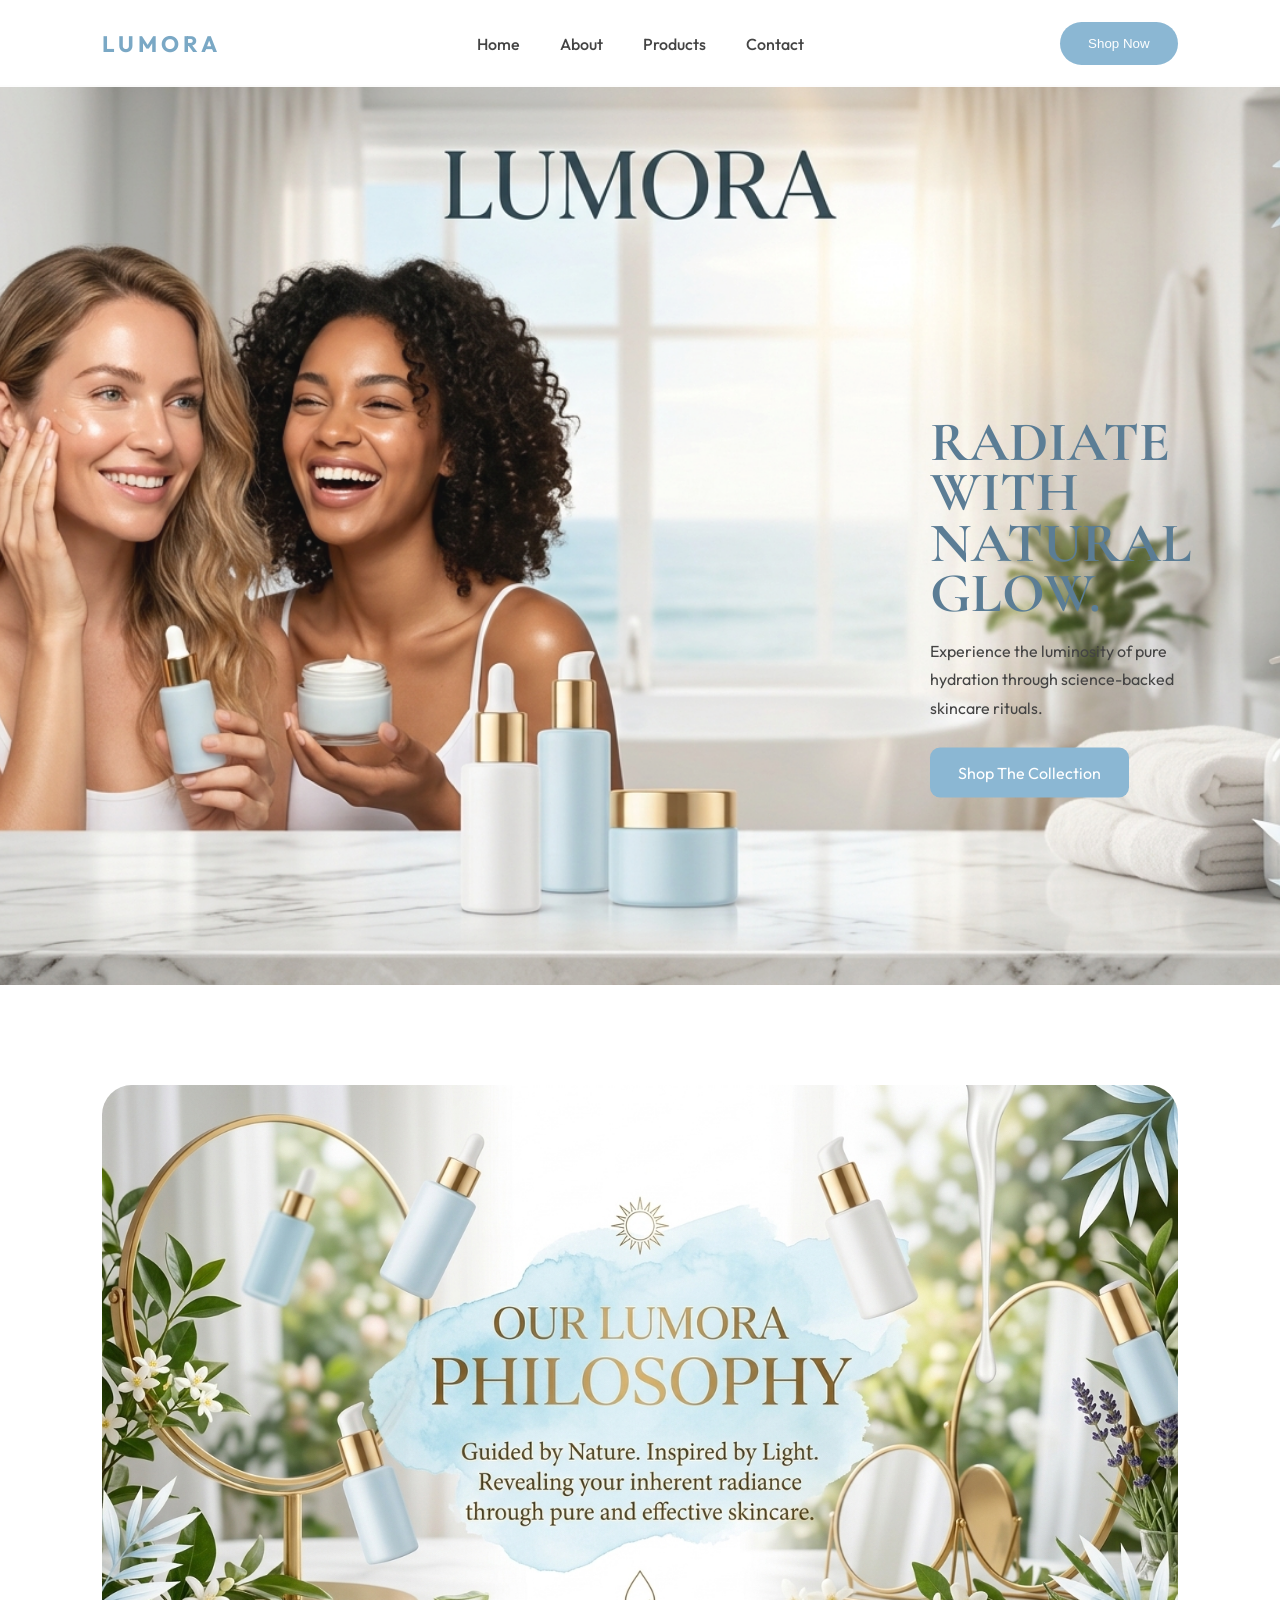
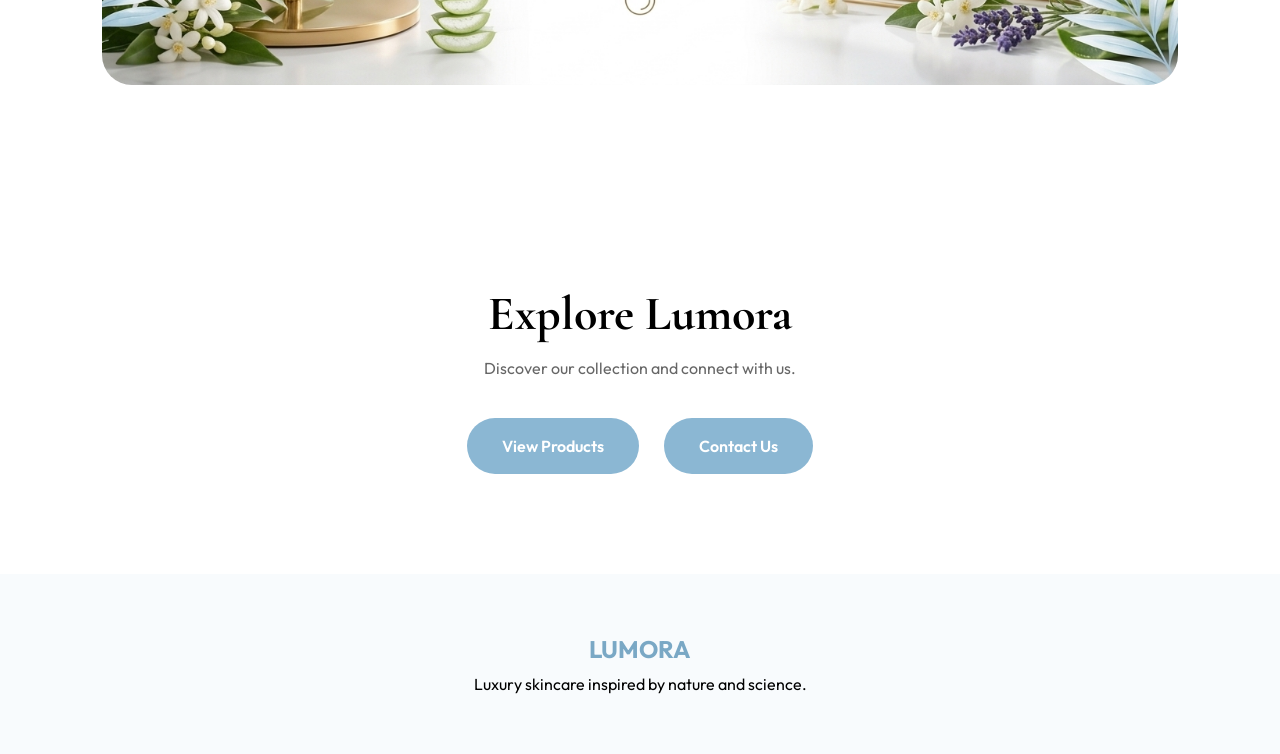
==== commit 1816d1d0: "Added Lumora website pages" ====
--- a/index.html
+++ b/index.html
@@ -1,2514 +1,121 @@
 <!DOCTYPE html>
 <html lang="en">
-  <head>
-    <title>FoodMart - Free eCommerce Grocery Store HTML Website Template</title>
-    <meta charset="utf-8">
-    <meta http-equiv="X-UA-Compatible" content="IE=edge">
+
+<head>
+    <meta charset="UTF-8">
     <meta name="viewport" content="width=device-width, initial-scale=1.0">
-    <meta name="format-detection" content="telephone=no">
-    <meta name="apple-mobile-web-app-capable" content="yes">
-    <meta name="author" content="">
-    <meta name="keywords" content="">
-    <meta name="description" content="">
 
-    <link rel="stylesheet" href="https://cdn.jsdelivr.net/npm/swiper@9/swiper-bundle.min.css">
-    <link href="https://cdn.jsdelivr.net/npm/bootstrap@5.3.0-alpha3/dist/css/bootstrap.min.css" rel="stylesheet" integrity="sha384-KK94CHFLLe+nY2dmCWGMq91rCGa5gtU4mk92HdvYe+M/SXH301p5ILy+dN9+nJOZ" crossorigin="anonymous">
-    <link rel="stylesheet" type="text/css" href="css/vendor.css">
-    <link rel="stylesheet" type="text/css" href="style.css">
+    <title>LUMORA</title>
 
-    <link rel="preconnect" href="https://fonts.googleapis.com">
-    <link rel="preconnect" href="https://fonts.gstatic.com" crossorigin>
-    <link href="https://fonts.googleapis.com/css2?family=Nunito:wght@400;700&family=Open+Sans:ital,wght@0,400;0,700;1,400;1,700&display=swap" rel="stylesheet">
+    <link rel="stylesheet" href="style.css">
 
-  </head>
-  <body>
+    <link href="https://fonts.googleapis.com/css2?family=Outfit:wght@300;400;500;600;700;800&family=Cormorant+Garamond:wght@400;500;600;700&display=swap" rel="stylesheet">
+</head>
 
-    <svg xmlns="http://www.w3.org/2000/svg" style="display: none;">
-      <defs>
-        <symbol xmlns="http://www.w3.org/2000/svg" id="link" viewBox="0 0 24 24">
-          <path fill="currentColor" d="M12 19a1 1 0 1 0-1-1a1 1 0 0 0 1 1Zm5 0a1 1 0 1 0-1-1a1 1 0 0 0 1 1Zm0-4a1 1 0 1 0-1-1a1 1 0 0 0 1 1Zm-5 0a1 1 0 1 0-1-1a1 1 0 0 0 1 1Zm7-12h-1V2a1 1 0 0 0-2 0v1H8V2a1 1 0 0 0-2 0v1H5a3 3 0 0 0-3 3v14a3 3 0 0 0 3 3h14a3 3 0 0 0 3-3V6a3 3 0 0 0-3-3Zm1 17a1 1 0 0 1-1 1H5a1 1 0 0 1-1-1v-9h16Zm0-11H4V6a1 1 0 0 1 1-1h1v1a1 1 0 0 0 2 0V5h8v1a1 1 0 0 0 2 0V5h1a1 1 0 0 1 1 1ZM7 15a1 1 0 1 0-1-1a1 1 0 0 0 1 1Zm0 4a1 1 0 1 0-1-1a1 1 0 0 0 1 1Z"/>
-        </symbol>
-        <symbol xmlns="http://www.w3.org/2000/svg" id="arrow-right" viewBox="0 0 24 24">
-          <path fill="currentColor" d="M17.92 11.62a1 1 0 0 0-.21-.33l-5-5a1 1 0 0 0-1.42 1.42l3.3 3.29H7a1 1 0 0 0 0 2h7.59l-3.3 3.29a1 1 0 0 0 0 1.42a1 1 0 0 0 1.42 0l5-5a1 1 0 0 0 .21-.33a1 1 0 0 0 0-.76Z"/>
-        </symbol>
-        <symbol xmlns="http://www.w3.org/2000/svg" id="category" viewBox="0 0 24 24">
-          <path fill="currentColor" d="M19 5.5h-6.28l-.32-1a3 3 0 0 0-2.84-2H5a3 3 0 0 0-3 3v13a3 3 0 0 0 3 3h14a3 3 0 0 0 3-3v-10a3 3 0 0 0-3-3Zm1 13a1 1 0 0 1-1 1H5a1 1 0 0 1-1-1v-13a1 1 0 0 1 1-1h4.56a1 1 0 0 1 .95.68l.54 1.64a1 1 0 0 0 .95.68h7a1 1 0 0 1 1 1Z"/>
-        </symbol>
-        <symbol xmlns="http://www.w3.org/2000/svg" id="calendar" viewBox="0 0 24 24">
-          <path fill="currentColor" d="M19 4h-2V3a1 1 0 0 0-2 0v1H9V3a1 1 0 0 0-2 0v1H5a3 3 0 0 0-3 3v12a3 3 0 0 0 3 3h14a3 3 0 0 0 3-3V7a3 3 0 0 0-3-3Zm1 15a1 1 0 0 1-1 1H5a1 1 0 0 1-1-1v-7h16Zm0-9H4V7a1 1 0 0 1 1-1h2v1a1 1 0 0 0 2 0V6h6v1a1 1 0 0 0 2 0V6h2a1 1 0 0 1 1 1Z"/>
-        </symbol>
-        <symbol xmlns="http://www.w3.org/2000/svg" id="heart" viewBox="0 0 24 24">
-          <path fill="currentColor" d="M20.16 4.61A6.27 6.27 0 0 0 12 4a6.27 6.27 0 0 0-8.16 9.48l7.45 7.45a1 1 0 0 0 1.42 0l7.45-7.45a6.27 6.27 0 0 0 0-8.87Zm-1.41 7.46L12 18.81l-6.75-6.74a4.28 4.28 0 0 1 3-7.3a4.25 4.25 0 0 1 3 1.25a1 1 0 0 0 1.42 0a4.27 4.27 0 0 1 6 6.05Z"/>
-        </symbol>
-        <symbol xmlns="http://www.w3.org/2000/svg" id="plus" viewBox="0 0 24 24">
-          <path fill="currentColor" d="M19 11h-6V5a1 1 0 0 0-2 0v6H5a1 1 0 0 0 0 2h6v6a1 1 0 0 0 2 0v-6h6a1 1 0 0 0 0-2Z"/>
-        </symbol>
-        <symbol xmlns="http://www.w3.org/2000/svg" id="minus" viewBox="0 0 24 24">
-          <path fill="currentColor" d="M19 11H5a1 1 0 0 0 0 2h14a1 1 0 0 0 0-2Z"/>
-        </symbol>
-        <symbol xmlns="http://www.w3.org/2000/svg" id="cart" viewBox="0 0 24 24">
-          <path fill="currentColor" d="M8.5 19a1.5 1.5 0 1 0 1.5 1.5A1.5 1.5 0 0 0 8.5 19ZM19 16H7a1 1 0 0 1 0-2h8.491a3.013 3.013 0 0 0 2.885-2.176l1.585-5.55A1 1 0 0 0 19 5H6.74a3.007 3.007 0 0 0-2.82-2H3a1 1 0 0 0 0 2h.921a1.005 1.005 0 0 1 .962.725l.155.545v.005l1.641 5.742A3 3 0 0 0 7 18h12a1 1 0 0 0 0-2Zm-1.326-9l-1.22 4.274a1.005 1.005 0 0 1-.963.726H8.754l-.255-.892L7.326 7ZM16.5 19a1.5 1.5 0 1 0 1.5 1.5a1.5 1.5 0 0 0-1.5-1.5Z"/>
-        </symbol>
-        <symbol xmlns="http://www.w3.org/2000/svg" id="check" viewBox="0 0 24 24">
-          <path fill="currentColor" d="M18.71 7.21a1 1 0 0 0-1.42 0l-7.45 7.46l-3.13-3.14A1 1 0 1 0 5.29 13l3.84 3.84a1 1 0 0 0 1.42 0l8.16-8.16a1 1 0 0 0 0-1.47Z"/>
-        </symbol>
-        <symbol xmlns="http://www.w3.org/2000/svg" id="trash" viewBox="0 0 24 24">
-          <path fill="currentColor" d="M10 18a1 1 0 0 0 1-1v-6a1 1 0 0 0-2 0v6a1 1 0 0 0 1 1ZM20 6h-4V5a3 3 0 0 0-3-3h-2a3 3 0 0 0-3 3v1H4a1 1 0 0 0 0 2h1v11a3 3 0 0 0 3 3h8a3 3 0 0 0 3-3V8h1a1 1 0 0 0 0-2ZM10 5a1 1 0 0 1 1-1h2a1 1 0 0 1 1 1v1h-4Zm7 14a1 1 0 0 1-1 1H8a1 1 0 0 1-1-1V8h10Zm-3-1a1 1 0 0 0 1-1v-6a1 1 0 0 0-2 0v6a1 1 0 0 0 1 1Z"/>
-        </symbol>
-        <symbol xmlns="http://www.w3.org/2000/svg" id="star-outline" viewBox="0 0 15 15">
-          <path fill="none" stroke="currentColor" stroke-linecap="round" stroke-linejoin="round" d="M7.5 9.804L5.337 11l.413-2.533L4 6.674l2.418-.37L7.5 4l1.082 2.304l2.418.37l-1.75 1.793L9.663 11L7.5 9.804Z"/>
-        </symbol>
-        <symbol xmlns="http://www.w3.org/2000/svg" id="star-solid" viewBox="0 0 15 15">
-          <path fill="currentColor" d="M7.953 3.788a.5.5 0 0 0-.906 0L6.08 5.85l-2.154.33a.5.5 0 0 0-.283.843l1.574 1.613l-.373 2.284a.5.5 0 0 0 .736.518l1.92-1.063l1.921 1.063a.5.5 0 0 0 .736-.519l-.373-2.283l1.574-1.613a.5.5 0 0 0-.283-.844L8.921 5.85l-.968-2.062Z"/>
-        </symbol>
-        <symbol xmlns="http://www.w3.org/2000/svg" id="search" viewBox="0 0 24 24">
-          <path fill="currentColor" d="M21.71 20.29L18 16.61A9 9 0 1 0 16.61 18l3.68 3.68a1 1 0 0 0 1.42 0a1 1 0 0 0 0-1.39ZM11 18a7 7 0 1 1 7-7a7 7 0 0 1-7 7Z"/>
-        </symbol>
-        <symbol xmlns="http://www.w3.org/2000/svg" id="user" viewBox="0 0 24 24">
-          <path fill="currentColor" d="M15.71 12.71a6 6 0 1 0-7.42 0a10 10 0 0 0-6.22 8.18a1 1 0 0 0 2 .22a8 8 0 0 1 15.9 0a1 1 0 0 0 1 .89h.11a1 1 0 0 0 .88-1.1a10 10 0 0 0-6.25-8.19ZM12 12a4 4 0 1 1 4-4a4 4 0 0 1-4 4Z"/>
-        </symbol>
-        <symbol xmlns="http://www.w3.org/2000/svg" id="close" viewBox="0 0 15 15">
-          <path fill="currentColor" d="M7.953 3.788a.5.5 0 0 0-.906 0L6.08 5.85l-2.154.33a.5.5 0 0 0-.283.843l1.574 1.613l-.373 2.284a.5.5 0 0 0 .736.518l1.92-1.063l1.921 1.063a.5.5 0 0 0 .736-.519l-.373-2.283l1.574-1.613a.5.5 0 0 0-.283-.844L8.921 5.85l-.968-2.062Z"/>
-        </symbol>
-      </defs>
-    </svg>
+<body>
 
-    <div class="preloader-wrapper">
-      <div class="preloader">
-      </div>
-    </div>
+    <!-- NAVBAR -->
 
-    <div class="offcanvas offcanvas-end" data-bs-scroll="true" tabindex="-1" id="offcanvasCart" aria-labelledby="My Cart">
-      <div class="offcanvas-header justify-content-center">
-        <button type="button" class="btn-close" data-bs-dismiss="offcanvas" aria-label="Close"></button>
-      </div>
-      <div class="offcanvas-body">
-        <div class="order-md-last">
-          <h4 class="d-flex justify-content-between align-items-center mb-3">
-            <span class="text-primary">Your cart</span>
-            <span class="badge bg-primary rounded-pill">3</span>
-          </h4>
-          <ul class="list-group mb-3">
-            <li class="list-group-item d-flex justify-content-between lh-sm">
-              <div>
-                <h6 class="my-0">Growers cider</h6>
-                <small class="text-body-secondary">Brief description</small>
-              </div>
-              <span class="text-body-secondary">$12</span>
-            </li>
-            <li class="list-group-item d-flex justify-content-between lh-sm">
-              <div>
-                <h6 class="my-0">Fresh grapes</h6>
-                <small class="text-body-secondary">Brief description</small>
-              </div>
-              <span class="text-body-secondary">$8</span>
-            </li>
-            <li class="list-group-item d-flex justify-content-between lh-sm">
-              <div>
-                <h6 class="my-0">Heinz tomato ketchup</h6>
-                <small class="text-body-secondary">Brief description</small>
-              </div>
-              <span class="text-body-secondary">$5</span>
-            </li>
-            <li class="list-group-item d-flex justify-content-between">
-              <span>Total (USD)</span>
-              <strong>$20</strong>
-            </li>
-          </ul>
-  
-          <button class="w-100 btn btn-primary btn-lg" type="submit">Continue to checkout</button>
+    <header class="navbar">
+
+        <div class="logo">
+            LUMORA
         </div>
-      </div>
-    </div>
-    
-    <div class="offcanvas offcanvas-end" data-bs-scroll="true" tabindex="-1" id="offcanvasSearch" aria-labelledby="Search">
-      <div class="offcanvas-header justify-content-center">
-        <button type="button" class="btn-close" data-bs-dismiss="offcanvas" aria-label="Close"></button>
-      </div>
-      <div class="offcanvas-body">
-        <div class="order-md-last">
-          <h4 class="d-flex justify-content-between align-items-center mb-3">
-            <span class="text-primary">Search</span>
-          </h4>
-          <form role="search" action="index.html" method="get" class="d-flex mt-3 gap-0">
-            <input class="form-control rounded-start rounded-0 bg-light" type="email" placeholder="What are you looking for?" aria-label="What are you looking for?">
-            <button class="btn btn-dark rounded-end rounded-0" type="submit">Search</button>
-          </form>
-        </div>
-      </div>
-    </div>
 
-    <header>
-      <div class="container-fluid">
-        <div class="row py-3 border-bottom">
-          
-          <div class="col-sm-4 col-lg-3 text-center text-sm-start">
-            <div class="main-logo">
-              <a href="index.html">
-                <img src="images/logo.png" alt="logo" class="img-fluid">
-              </a>
-            </div>
-          </div>
-          
-          <div class="col-sm-6 offset-sm-2 offset-md-0 col-lg-5 d-none d-lg-block">
-            <div class="search-bar row bg-light p-2 my-2 rounded-4">
-              <div class="col-md-4 d-none d-md-block">
-                <select class="form-select border-0 bg-transparent">
-                  <option>All Categories</option>
-                  <option>Groceries</option>
-                  <option>Drinks</option>
-                  <option>Chocolates</option>
-                </select>
-              </div>
-              <div class="col-11 col-md-7">
-                <form id="search-form" class="text-center" action="index.html" method="post">
-                  <input type="text" class="form-control border-0 bg-transparent" placeholder="Search for more than 20,000 products" />
-                </form>
-              </div>
-              <div class="col-1">
-                <svg xmlns="http://www.w3.org/2000/svg" width="24" height="24" viewBox="0 0 24 24"><path fill="currentColor" d="M21.71 20.29L18 16.61A9 9 0 1 0 16.61 18l3.68 3.68a1 1 0 0 0 1.42 0a1 1 0 0 0 0-1.39ZM11 18a7 7 0 1 1 7-7a7 7 0 0 1-7 7Z"/></svg>
-              </div>
-            </div>
-          </div>
-          
-          <div class="col-sm-8 col-lg-4 d-flex justify-content-end gap-5 align-items-center mt-4 mt-sm-0 justify-content-center justify-content-sm-end">
-            <div class="support-box text-end d-none d-xl-block">
-              <span class="fs-6 text-muted">For Support?</span>
-              <h5 class="mb-0">+980-34984089</h5>
-            </div>
+        <nav>
+            <a href="index.html">Home</a>
+            <a href="#philosophy">About</a>
+            <a href="products.html">Products</a>
+            <a href="contact.html">Contact</a>
+        </nav>
 
-            <ul class="d-flex justify-content-end list-unstyled m-0">
-              <li>
-                <a href="#" class="rounded-circle bg-light p-2 mx-1">
-                  <svg width="24" height="24" viewBox="0 0 24 24"><use xlink:href="#user"></use></svg>
-                </a>
-              </li>
-              <li>
-                <a href="#" class="rounded-circle bg-light p-2 mx-1">
-                  <svg width="24" height="24" viewBox="0 0 24 24"><use xlink:href="#heart"></use></svg>
-                </a>
-              </li>
-              <li class="d-lg-none">
-                <a href="#" class="rounded-circle bg-light p-2 mx-1" data-bs-toggle="offcanvas" data-bs-target="#offcanvasCart" aria-controls="offcanvasCart">
-                  <svg width="24" height="24" viewBox="0 0 24 24"><use xlink:href="#cart"></use></svg>
-                </a>
-              </li>
-              <li class="d-lg-none">
-                <a href="#" class="rounded-circle bg-light p-2 mx-1" data-bs-toggle="offcanvas" data-bs-target="#offcanvasSearch" aria-controls="offcanvasSearch">
-                  <svg width="24" height="24" viewBox="0 0 24 24"><use xlink:href="#search"></use></svg>
-                </a>
-              </li>
-            </ul>
+        <button class="shop-btn">
+            Shop Now
+        </button>
 
-            <div class="cart text-end d-none d-lg-block dropdown">
-              <button class="border-0 bg-transparent d-flex flex-column gap-2 lh-1" type="button" data-bs-toggle="offcanvas" data-bs-target="#offcanvasCart" aria-controls="offcanvasCart">
-                <span class="fs-6 text-muted dropdown-toggle">Your Cart</span>
-                <span class="cart-total fs-5 fw-bold">$1290.00</span>
-              </button>
-            </div>
-          </div>
+    </header>
+
+    <!-- HERO -->
+
+    <section class="hero">
+
+        <img
+            src="images/hero.png"
+            alt="Hero Image"
+            class="hero-image"
+        >
+
+        <div class="hero-overlay"></div>
+
+        <div class="hero-content">
+
+            <h1>
+                RADIATE WITH<br>
+                NATURAL GLOW.
+            </h1>
+
+            <p>
+                Experience the luminosity of pure hydration
+                through science-backed skincare rituals.
+            </p>
+
+            <a href="products.html" class="hero-btn">
+                Shop The Collection
+            </a>
 
         </div>
-      </div>
-      <div class="container-fluid">
-        <div class="row py-3">
-          <div class="d-flex  justify-content-center justify-content-sm-between align-items-center">
-            <nav class="main-menu d-flex navbar navbar-expand-lg">
 
-              <button class="navbar-toggler" type="button" data-bs-toggle="offcanvas" data-bs-target="#offcanvasNavbar"
-                aria-controls="offcanvasNavbar">
-                <span class="navbar-toggler-icon"></span>
-              </button>
-
-              <div class="offcanvas offcanvas-end" tabindex="-1" id="offcanvasNavbar" aria-labelledby="offcanvasNavbarLabel">
-
-                <div class="offcanvas-header justify-content-center">
-                  <button type="button" class="btn-close" data-bs-dismiss="offcanvas" aria-label="Close"></button>
-                </div>
-
-                <div class="offcanvas-body">
-              
-                  <select class="filter-categories border-0 mb-0 me-5">
-                    <option>Shop by Departments</option>
-                    <option>Groceries</option>
-                    <option>Drinks</option>
-                    <option>Chocolates</option>
-                  </select>
-              
-                  <ul class="navbar-nav justify-content-end menu-list list-unstyled d-flex gap-md-3 mb-0">
-                    <li class="nav-item active">
-                      <a href="#women" class="nav-link">Women</a>
-                    </li>
-                    <li class="nav-item dropdown">
-                      <a href="#men" class="nav-link">Men</a>
-                    </li>
-                    <li class="nav-item">
-                      <a href="#kids" class="nav-link">Kids</a>
-                    </li>
-                    <li class="nav-item">
-                      <a href="#accessories" class="nav-link">Accessories</a>
-                    </li>
-                    <li class="nav-item dropdown">
-                      <a class="nav-link dropdown-toggle" role="button" id="pages" data-bs-toggle="dropdown" aria-expanded="false">Pages</a>
-                      <ul class="dropdown-menu" aria-labelledby="pages">
-                        <li><a href="index.html" class="dropdown-item">About Us </a></li>
-                        <li><a href="index.html" class="dropdown-item">Shop </a></li>
-                        <li><a href="index.html" class="dropdown-item">Single Product </a></li>
-                        <li><a href="index.html" class="dropdown-item">Cart </a></li>
-                        <li><a href="index.html" class="dropdown-item">Checkout </a></li>
-                        <li><a href="index.html" class="dropdown-item">Blog </a></li>
-                        <li><a href="index.html" class="dropdown-item">Single Post </a></li>
-                        <li><a href="index.html" class="dropdown-item">Styles </a></li>
-                        <li><a href="index.html" class="dropdown-item">Contact </a></li>
-                        <li><a href="index.html" class="dropdown-item">Thank You </a></li>
-                        <li><a href="index.html" class="dropdown-item">My Account </a></li>
-                        <li><a href="index.html" class="dropdown-item">404 Error </a></li>
-                      </ul>
-                    </li>
-                    <li class="nav-item">
-                      <a href="#brand" class="nav-link">Brand</a>
-                    </li>
-                    <li class="nav-item">
-                      <a href="#sale" class="nav-link">Sale</a>
-                    </li>
-                    <li class="nav-item">
-                      <a href="#blog" class="nav-link">Blog</a>
-                    </li>
-                  </ul>
-                
-                </div>
-
-              </div>
-          </div>
-        </div>
-      </div>
-    </header>
-    
-    <section class="py-3" style="background-image: url('images/background-pattern.jpg');background-repeat: no-repeat;background-size: cover;">
-      <div class="container-fluid">
-        <div class="row">
-          <div class="col-md-12">
-
-            <div class="banner-blocks">
-            
-              <div class="banner-ad large bg-info block-1">
-
-                <div class="swiper main-swiper">
-                  <div class="swiper-wrapper">
-                    
-                    <div class="swiper-slide">
-                      <div class="row banner-content p-5">
-                        <div class="content-wrapper col-md-7">
-                          <div class="categories my-3">100% natural</div>
-                          <h3 class="display-4">Fresh Smoothie & Summer Juice</h3>
-                          <p>Lorem ipsum dolor sit amet, consectetur adipiscing elit. Dignissim massa diam elementum.</p>
-                          <a href="#" class="btn btn-outline-dark btn-lg text-uppercase fs-6 rounded-1 px-4 py-3 mt-3">Shop Now</a>
-                        </div>
-                        <div class="img-wrapper col-md-5">
-                          <img src="images/product-thumb-1.png" class="img-fluid">
-                        </div>
-                      </div>
-                    </div>
-                    
-                    <div class="swiper-slide">
-                      <div class="row banner-content p-5">
-                        <div class="content-wrapper col-md-7">
-                          <div class="categories mb-3 pb-3">100% natural</div>
-                          <h3 class="banner-title">Fresh Smoothie & Summer Juice</h3>
-                          <p>Lorem ipsum dolor sit amet, consectetur adipiscing elit. Dignissim massa diam elementum.</p>
-                          <a href="#" class="btn btn-outline-dark btn-lg text-uppercase fs-6 rounded-1">Shop Collection</a>
-                        </div>
-                        <div class="img-wrapper col-md-5">
-                          <img src="images/product-thumb-1.png" class="img-fluid">
-                        </div>
-                      </div>
-                    </div>
-                    
-                    <div class="swiper-slide">
-                      <div class="row banner-content p-5">
-                        <div class="content-wrapper col-md-7">
-                          <div class="categories mb-3 pb-3">100% natural</div>
-                          <h3 class="banner-title">Heinz Tomato Ketchup</h3>
-                          <p>Lorem ipsum dolor sit amet, consectetur adipiscing elit. Dignissim massa diam elementum.</p>
-                          <a href="#" class="btn btn-outline-dark btn-lg text-uppercase fs-6 rounded-1">Shop Collection</a>
-                        </div>
-                        <div class="img-wrapper col-md-5">
-                          <img src="images/product-thumb-2.png" class="img-fluid">
-                        </div>
-                      </div>
-                    </div>
-                  </div>
-                  
-                  <div class="swiper-pagination"></div>
-
-                </div>
-              </div>
-              
-              <div class="banner-ad bg-success-subtle block-2" style="background:url('images/ad-image-1.png') no-repeat;background-position: right bottom">
-                <div class="row banner-content p-5">
-
-                  <div class="content-wrapper col-md-7">
-                    <div class="categories sale mb-3 pb-3">20% off</div>
-                    <h3 class="banner-title">Fruits & Vegetables</h3>
-                    <a href="#" class="d-flex align-items-center nav-link">Shop Collection <svg width="24" height="24"><use xlink:href="#arrow-right"></use></svg></a>
-                  </div>
-
-                </div>
-              </div>
-
-              <div class="banner-ad bg-danger block-3" style="background:url('images/ad-image-2.png') no-repeat;background-position: right bottom">
-                <div class="row banner-content p-5">
-
-                  <div class="content-wrapper col-md-7">
-                    <div class="categories sale mb-3 pb-3">15% off</div>
-                    <h3 class="item-title">Baked Products</h3>
-                    <a href="#" class="d-flex align-items-center nav-link">Shop Collection <svg width="24" height="24"><use xlink:href="#arrow-right"></use></svg></a>
-                  </div>
-
-                </div>
-              </div>
-
-            </div>
-            <!-- / Banner Blocks -->
-              
-          </div>
-        </div>
-      </div>
     </section>
 
-    <section class="py-5 overflow-hidden">
-      <div class="container-fluid">
-        <div class="row">
-          <div class="col-md-12">
+    <!-- ABOUT US -->
 
-            <div class="section-header d-flex flex-wrap justify-content-between mb-5">
-              <h2 class="section-title">Category</h2>
+    <section id="philosophy" class="about-banner">
 
-              <div class="d-flex align-items-center">
-                <a href="#" class="btn-link text-decoration-none">View All Categories →</a>
-                <div class="swiper-buttons">
-                  <button class="swiper-prev category-carousel-prev btn btn-yellow">❮</button>
-                  <button class="swiper-next category-carousel-next btn btn-yellow">❯</button>
-                </div>
-              </div>
-            </div>
-            
-          </div>
-        </div>
-        <div class="row">
-          <div class="col-md-12">
+        <img
+            src="images/About Us.png"
+            alt="About Lumora"
+        >
 
-            <div class="category-carousel swiper">
-              <div class="swiper-wrapper">
-                <a href="index.html" class="nav-link category-item swiper-slide">
-                  <img src="images/icon-vegetables-broccoli.png" alt="Category Thumbnail">
-                  <h3 class="category-title">Fruits & Veges</h3>
-                </a>
-                <a href="index.html" class="nav-link category-item swiper-slide">
-                  <img src="images/icon-bread-baguette.png" alt="Category Thumbnail">
-                  <h3 class="category-title">Breads & Sweets</h3>
-                </a>
-                <a href="index.html" class="nav-link category-item swiper-slide">
-                  <img src="images/icon-soft-drinks-bottle.png" alt="Category Thumbnail">
-                  <h3 class="category-title">Fruits & Veges</h3>
-                </a>
-                <a href="index.html" class="nav-link category-item swiper-slide">
-                  <img src="images/icon-wine-glass-bottle.png" alt="Category Thumbnail">
-                  <h3 class="category-title">Fruits & Veges</h3>
-                </a>
-                <a href="index.html" class="nav-link category-item swiper-slide">
-                  <img src="images/icon-animal-products-drumsticks.png" alt="Category Thumbnail">
-                  <h3 class="category-title">Fruits & Veges</h3>
-                </a>
-                <a href="index.html" class="nav-link category-item swiper-slide">
-                  <img src="images/icon-bread-herb-flour.png" alt="Category Thumbnail">
-                  <h3 class="category-title">Fruits & Veges</h3>
-                </a>
-                <a href="index.html" class="nav-link category-item swiper-slide">
-                  <img src="images/icon-vegetables-broccoli.png" alt="Category Thumbnail">
-                  <h3 class="category-title">Fruits & Veges</h3>
-                </a>
-                <a href="index.html" class="nav-link category-item swiper-slide">
-                  <img src="images/icon-vegetables-broccoli.png" alt="Category Thumbnail">
-                  <h3 class="category-title">Fruits & Veges</h3>
-                </a>
-                <a href="index.html" class="nav-link category-item swiper-slide">
-                  <img src="images/icon-vegetables-broccoli.png" alt="Category Thumbnail">
-                  <h3 class="category-title">Fruits & Veges</h3>
-                </a>
-                <a href="index.html" class="nav-link category-item swiper-slide">
-                  <img src="images/icon-vegetables-broccoli.png" alt="Category Thumbnail">
-                  <h3 class="category-title">Fruits & Veges</h3>
-                </a>
-                <a href="index.html" class="nav-link category-item swiper-slide">
-                  <img src="images/icon-vegetables-broccoli.png" alt="Category Thumbnail">
-                  <h3 class="category-title">Fruits & Veges</h3>
-                </a>
-                <a href="index.html" class="nav-link category-item swiper-slide">
-                  <img src="images/icon-vegetables-broccoli.png" alt="Category Thumbnail">
-                  <h3 class="category-title">Fruits & Veges</h3>
-                </a>
-                
-              </div>
-            </div>
-
-          </div>
-        </div>
-      </div>
     </section>
 
+    <!-- EXPLORE -->
 
-    <section class="py-5 overflow-hidden">
-      <div class="container-fluid">
-        <div class="row">
-          <div class="col-md-12">
+    <section class="home-buttons">
 
-            <div class="section-header d-flex flex-wrap flex-wrap justify-content-between mb-5">
-              
-              <h2 class="section-title">Newly Arrived Brands</h2>
+        <h2>
+            Explore Lumora
+        </h2>
 
-              <div class="d-flex align-items-center">
-                <a href="#" class="btn-link text-decoration-none">View All Categories →</a>
-                <div class="swiper-buttons">
-                  <button class="swiper-prev brand-carousel-prev btn btn-yellow">❮</button>
-                  <button class="swiper-next brand-carousel-next btn btn-yellow">❯</button>
-                </div>  
-              </div>
-            </div>
-            
-          </div>
+        <p>
+            Discover our collection and connect with us.
+        </p>
+
+        <div class="button-container">
+
+            <a href="products.html" class="page-btn">
+                View Products
+            </a>
+
+            <a href="contact.html" class="page-btn">
+                Contact Us
+            </a>
+
         </div>
-        <div class="row">
-          <div class="col-md-12">
 
-            <div class="brand-carousel swiper">
-              <div class="swiper-wrapper">
-                
-                <div class="swiper-slide">
-                  <div class="card mb-3 p-3 rounded-4 shadow border-0">
-                    <div class="row g-0">
-                      <div class="col-md-4">
-                        <img src="images/product-thumb-11.jpg" class="img-fluid rounded" alt="Card title">
-                      </div>
-                      <div class="col-md-8">
-                        <div class="card-body py-0">
-                          <p class="text-muted mb-0">Amber Jar</p>
-                          <h5 class="card-title">Honey best nectar you wish to get</h5>
-                        </div>
-                      </div>
-                    </div>
-                  </div>
-                </div>
-                <div class="swiper-slide">
-                  <div class="card mb-3 p-3 rounded-4 shadow border-0">
-                    <div class="row g-0">
-                      <div class="col-md-4">
-                        <img src="images/product-thumb-12.jpg" class="img-fluid rounded" alt="Card title">
-                      </div>
-                      <div class="col-md-8">
-                        <div class="card-body py-0">
-                          <p class="text-muted mb-0">Amber Jar</p>
-                          <h5 class="card-title">Honey best nectar you wish to get</h5>
-                        </div>
-                      </div>
-                    </div>
-                  </div>
-                </div>
-                <div class="swiper-slide">
-                  <div class="card mb-3 p-3 rounded-4 shadow border-0">
-                    <div class="row g-0">
-                      <div class="col-md-4">
-                        <img src="images/product-thumb-13.jpg" class="img-fluid rounded" alt="Card title">
-                      </div>
-                      <div class="col-md-8">
-                        <div class="card-body py-0">
-                          <p class="text-muted mb-0">Amber Jar</p>
-                          <h5 class="card-title">Honey best nectar you wish to get</h5>
-                        </div>
-                      </div>
-                    </div>
-                  </div>
-                </div>
-                <div class="swiper-slide">
-                  <div class="card mb-3 p-3 rounded-4 shadow border-0">
-                    <div class="row g-0">
-                      <div class="col-md-4">
-                        <img src="images/product-thumb-14.jpg" class="img-fluid rounded" alt="Card title">
-                      </div>
-                      <div class="col-md-8">
-                        <div class="card-body py-0">
-                          <p class="text-muted mb-0">Amber Jar</p>
-                          <h5 class="card-title">Honey best nectar you wish to get</h5>
-                        </div>
-                      </div>
-                    </div>
-                  </div>
-                </div>
-                <div class="swiper-slide">
-                  <div class="card mb-3 p-3 rounded-4 shadow border-0">
-                    <div class="row g-0">
-                      <div class="col-md-4">
-                        <img src="images/product-thumb-11.jpg" class="img-fluid rounded" alt="Card title">
-                      </div>
-                      <div class="col-md-8">
-                        <div class="card-body py-0">
-                          <p class="text-muted mb-0">Amber Jar</p>
-                          <h5 class="card-title">Honey best nectar you wish to get</h5>
-                        </div>
-                      </div>
-                    </div>
-                  </div>
-                </div>
-                <div class="swiper-slide">
-                  <div class="card mb-3 p-3 rounded-4 shadow border-0">
-                    <div class="row g-0">
-                      <div class="col-md-4">
-                        <img src="images/product-thumb-12.jpg" class="img-fluid rounded" alt="Card title">
-                      </div>
-                      <div class="col-md-8">
-                        <div class="card-body py-0">
-                          <p class="text-muted mb-0">Amber Jar</p>
-                          <h5 class="card-title">Honey best nectar you wish to get</h5>
-                        </div>
-                      </div>
-                    </div>
-                  </div>
-                </div>
-                
-              </div>
-            </div>
-
-          </div>
-        </div>
-      </div>
     </section>
 
+    <!-- FOOTER -->
 
-    <section class="py-5">
-      <div class="container-fluid">
-        
-        <div class="row">
-          <div class="col-md-12">
+    <footer class="footer">
 
-            <div class="bootstrap-tabs product-tabs">
-              <div class="tabs-header d-flex justify-content-between border-bottom my-5">
-                <h3>Trending Products</h3>
-                <nav>
-                  <div class="nav nav-tabs" id="nav-tab" role="tablist">
-                    <a href="#" class="nav-link text-uppercase fs-6 active" id="nav-all-tab" data-bs-toggle="tab" data-bs-target="#nav-all">All</a>
-                    <a href="#" class="nav-link text-uppercase fs-6" id="nav-fruits-tab" data-bs-toggle="tab" data-bs-target="#nav-fruits">Fruits & Veges</a>
-                    <a href="#" class="nav-link text-uppercase fs-6" id="nav-juices-tab" data-bs-toggle="tab" data-bs-target="#nav-juices">Juices</a>
-                  </div>
-                </nav>
-              </div>
-              <div class="tab-content" id="nav-tabContent">
-                <div class="tab-pane fade show active" id="nav-all" role="tabpanel" aria-labelledby="nav-all-tab">
+        <h2>LUMORA</h2>
 
-                  <div class="product-grid row row-cols-1 row-cols-sm-2 row-cols-md-3 row-cols-lg-4 row-cols-xl-5">
-                  
-                    <div class="col">
-                      <div class="product-item">
-                        <span class="badge bg-success position-absolute m-3">-30%</span>
-                        <a href="#" class="btn-wishlist"><svg width="24" height="24"><use xlink:href="#heart"></use></svg></a>
-                        <figure>
-                          <a href="index.html" title="Product Title">
-                            <img src="images/thumb-bananas.png"  class="tab-image">
-                          </a>
-                        </figure>
-                        <h3>Sunstar Fresh Melon Juice</h3>
-                        <span class="qty">1 Unit</span><span class="rating"><svg width="24" height="24" class="text-primary"><use xlink:href="#star-solid"></use></svg> 4.5</span>
-                        <span class="price">$18.00</span>
-                        <div class="d-flex align-items-center justify-content-between">
-                          <div class="input-group product-qty">
-                              <span class="input-group-btn">
-                                  <button type="button" class="quantity-left-minus btn btn-danger btn-number" data-type="minus">
-                                    <svg width="16" height="16"><use xlink:href="#minus"></use></svg>
-                                  </button>
-                              </span>
-                              <input type="text" id="quantity" name="quantity" class="form-control input-number" value="1">
-                              <span class="input-group-btn">
-                                  <button type="button" class="quantity-right-plus btn btn-success btn-number" data-type="plus">
-                                      <svg width="16" height="16"><use xlink:href="#plus"></use></svg>
-                                  </button>
-                              </span>
-                          </div>
-                          <a href="#" class="nav-link">Add to Cart <iconify-icon icon="uil:shopping-cart"></a>
-                        </div>
-                      </div>
-                    </div>
+        <p>
+            Luxury skincare inspired by nature and science.
+        </p>
 
-                    <div class="col">
-                      <div class="product-item">
-                        <span class="badge bg-success position-absolute m-3">-30%</span>
-                        <a href="#" class="btn-wishlist"><svg width="24" height="24"><use xlink:href="#heart"></use></svg></a>
-                        <figure>
-                          <a href="index.html" title="Product Title">
-                            <img src="images/thumb-biscuits.png"  class="tab-image">
-                          </a>
-                        </figure>
-                        <h3>Sunstar Fresh Melon Juice</h3>
-                        <span class="qty">1 Unit</span><span class="rating"><svg width="24" height="24" class="text-primary"><use xlink:href="#star-solid"></use></svg> 4.5</span>
-                        <span class="price">$18.00</span>
-                        <div class="d-flex align-items-center justify-content-between">
-                          <div class="input-group product-qty">
-                              <span class="input-group-btn">
-                                  <button type="button" class="quantity-left-minus btn btn-danger btn-number" data-type="minus">
-                                    <svg width="16" height="16"><use xlink:href="#minus"></use></svg>
-                                  </button>
-                              </span>
-                              <input type="text" id="quantity" name="quantity" class="form-control input-number" value="1">
-                              <span class="input-group-btn">
-                                  <button type="button" class="quantity-right-plus btn btn-success btn-number" data-type="plus">
-                                      <svg width="16" height="16"><use xlink:href="#plus"></use></svg>
-                                  </button>
-                              </span>
-                          </div>
-                          <a href="#" class="nav-link">Add to Cart <iconify-icon icon="uil:shopping-cart"></a>
-                        </div>
-                      </div>
-                    </div>
+    </footer>
 
-                    <div class="col">
-                      <div class="product-item">
-                        <a href="#" class="btn-wishlist"><svg width="24" height="24"><use xlink:href="#heart"></use></svg></a>
-                        <figure>
-                          <a href="index.html" title="Product Title">
-                            <img src="images/thumb-cucumber.png"  class="tab-image">
-                          </a>
-                        </figure>
-                        <h3>Sunstar Fresh Melon Juice</h3>
-                        <span class="qty">1 Unit</span><span class="rating"><svg width="24" height="24" class="text-primary"><use xlink:href="#star-solid"></use></svg> 4.5</span>
-                        <span class="price">$18.00</span>
-                        <div class="d-flex align-items-center justify-content-between">
-                          <div class="input-group product-qty">
-                              <span class="input-group-btn">
-                                  <button type="button" class="quantity-left-minus btn btn-danger btn-number" data-type="minus">
-                                    <svg width="16" height="16"><use xlink:href="#minus"></use></svg>
-                                  </button>
-                              </span>
-                              <input type="text" id="quantity" name="quantity" class="form-control input-number" value="1">
-                              <span class="input-group-btn">
-                                  <button type="button" class="quantity-right-plus btn btn-success btn-number" data-type="plus">
-                                      <svg width="16" height="16"><use xlink:href="#plus"></use></svg>
-                                  </button>
-                              </span>
-                          </div>
-                          <a href="#" class="nav-link">Add to Cart <iconify-icon icon="uil:shopping-cart"></a>
-                        </div>
-                      </div>
-                    </div>
+</body>
 
-                    <div class="col">
-                      <div class="product-item">
-                        <a href="#" class="btn-wishlist"><svg width="24" height="24"><use xlink:href="#heart"></use></svg></a>
-                        <figure>
-                          <a href="index.html" title="Product Title">
-                            <img src="images/thumb-milk.png"  class="tab-image">
-                          </a>
-                        </figure>
-                        <h3>Sunstar Fresh Melon Juice</h3>
-                        <span class="qty">1 Unit</span><span class="rating"><svg width="24" height="24" class="text-primary"><use xlink:href="#star-solid"></use></svg> 4.5</span>
-                        <span class="price">$18.00</span>
-                        <div class="d-flex align-items-center justify-content-between">
-                          <div class="input-group product-qty">
-                              <span class="input-group-btn">
-                                  <button type="button" class="quantity-left-minus btn btn-danger btn-number" data-type="minus">
-                                    <svg width="16" height="16"><use xlink:href="#minus"></use></svg>
-                                  </button>
-                              </span>
-                              <input type="text" id="quantity" name="quantity" class="form-control input-number" value="1">
-                              <span class="input-group-btn">
-                                  <button type="button" class="quantity-right-plus btn btn-success btn-number" data-type="plus">
-                                      <svg width="16" height="16"><use xlink:href="#plus"></use></svg>
-                                  </button>
-                              </span>
-                          </div>
-                          <a href="#" class="nav-link">Add to Cart <iconify-icon icon="uil:shopping-cart"></a>
-                        </div>
-                      </div>
-                    </div>
-
-                    <div class="col">
-                      <div class="product-item">
-                        <a href="#" class="btn-wishlist"><svg width="24" height="24"><use xlink:href="#heart"></use></svg></a>
-                        <figure>
-                          <a href="index.html" title="Product Title">
-                            <img src="images/thumb-bananas.png"  class="tab-image">
-                          </a>
-                        </figure>
-                        <h3>Sunstar Fresh Melon Juice</h3>
-                        <span class="qty">1 Unit</span><span class="rating"><svg width="24" height="24" class="text-primary"><use xlink:href="#star-solid"></use></svg> 4.5</span>
-                        <span class="price">$18.00</span>
-                        <div class="d-flex align-items-center justify-content-between">
-                          <div class="input-group product-qty">
-                              <span class="input-group-btn">
-                                  <button type="button" class="quantity-left-minus btn btn-danger btn-number" data-type="minus">
-                                    <svg width="16" height="16"><use xlink:href="#minus"></use></svg>
-                                  </button>
-                              </span>
-                              <input type="text" id="quantity" name="quantity" class="form-control input-number" value="1">
-                              <span class="input-group-btn">
-                                  <button type="button" class="quantity-right-plus btn btn-success btn-number" data-type="plus">
-                                      <svg width="16" height="16"><use xlink:href="#plus"></use></svg>
-                                  </button>
-                              </span>
-                          </div>
-                          <a href="#" class="nav-link">Add to Cart <iconify-icon icon="uil:shopping-cart"></a>
-                        </div>
-                      </div>
-                    </div>
-
-                    <div class="col">
-                      <div class="product-item">
-                        <a href="#" class="btn-wishlist"><svg width="24" height="24"><use xlink:href="#heart"></use></svg></a>
-                        <figure>
-                          <a href="index.html" title="Product Title">
-                            <img src="images/thumb-biscuits.png"  class="tab-image">
-                          </a>
-                        </figure>
-                        <h3>Sunstar Fresh Melon Juice</h3>
-                        <span class="qty">1 Unit</span><span class="rating"><svg width="24" height="24" class="text-primary"><use xlink:href="#star-solid"></use></svg> 4.5</span>
-                        <span class="price">$18.00</span>
-                        <div class="d-flex align-items-center justify-content-between">
-                          <div class="input-group product-qty">
-                              <span class="input-group-btn">
-                                  <button type="button" class="quantity-left-minus btn btn-danger btn-number" data-type="minus">
-                                    <svg width="16" height="16"><use xlink:href="#minus"></use></svg>
-                                  </button>
-                              </span>
-                              <input type="text" id="quantity" name="quantity" class="form-control input-number" value="1">
-                              <span class="input-group-btn">
-                                  <button type="button" class="quantity-right-plus btn btn-success btn-number" data-type="plus">
-                                      <svg width="16" height="16"><use xlink:href="#plus"></use></svg>
-                                  </button>
-                              </span>
-                          </div>
-                          <a href="#" class="nav-link">Add to Cart <iconify-icon icon="uil:shopping-cart"></a>
-                        </div>
-                      </div>
-                    </div>
-
-                    <div class="col">
-                      <div class="product-item">
-                        <a href="#" class="btn-wishlist"><svg width="24" height="24"><use xlink:href="#heart"></use></svg></a>
-                        <figure>
-                          <a href="index.html" title="Product Title">
-                            <img src="images/thumb-cucumber.png"  class="tab-image">
-                          </a>
-                        </figure>
-                        <h3>Sunstar Fresh Melon Juice</h3>
-                        <span class="qty">1 Unit</span><span class="rating"><svg width="24" height="24" class="text-primary"><use xlink:href="#star-solid"></use></svg> 4.5</span>
-                        <span class="price">$18.00</span>
-                        <div class="d-flex align-items-center justify-content-between">
-                          <div class="input-group product-qty">
-                              <span class="input-group-btn">
-                                  <button type="button" class="quantity-left-minus btn btn-danger btn-number" data-type="minus">
-                                    <svg width="16" height="16"><use xlink:href="#minus"></use></svg>
-                                  </button>
-                              </span>
-                              <input type="text" id="quantity" name="quantity" class="form-control input-number" value="1">
-                              <span class="input-group-btn">
-                                  <button type="button" class="quantity-right-plus btn btn-success btn-number" data-type="plus">
-                                      <svg width="16" height="16"><use xlink:href="#plus"></use></svg>
-                                  </button>
-                              </span>
-                          </div>
-                          <a href="#" class="nav-link">Add to Cart <iconify-icon icon="uil:shopping-cart"></a>
-                        </div>
-                      </div>
-                    </div>
-
-                    <div class="col">
-                      <div class="product-item">
-                        <a href="#" class="btn-wishlist"><svg width="24" height="24"><use xlink:href="#heart"></use></svg></a>
-                        <figure>
-                          <a href="index.html" title="Product Title">
-                            <img src="images/thumb-milk.png"  class="tab-image">
-                          </a>
-                        </figure>
-                        <h3>Sunstar Fresh Melon Juice</h3>
-                        <span class="qty">1 Unit</span><span class="rating"><svg width="24" height="24" class="text-primary"><use xlink:href="#star-solid"></use></svg> 4.5</span>
-                        <span class="price">$18.00</span>
-                        <div class="d-flex align-items-center justify-content-between">
-                          <div class="input-group product-qty">
-                              <span class="input-group-btn">
-                                  <button type="button" class="quantity-left-minus btn btn-danger btn-number" data-type="minus">
-                                    <svg width="16" height="16"><use xlink:href="#minus"></use></svg>
-                                  </button>
-                              </span>
-                              <input type="text" id="quantity" name="quantity" class="form-control input-number" value="1">
-                              <span class="input-group-btn">
-                                  <button type="button" class="quantity-right-plus btn btn-success btn-number" data-type="plus">
-                                      <svg width="16" height="16"><use xlink:href="#plus"></use></svg>
-                                  </button>
-                              </span>
-                          </div>
-                          <a href="#" class="nav-link">Add to Cart <iconify-icon icon="uil:shopping-cart"></a>
-                        </div>
-                      </div>
-                    </div>
-
-                    <div class="col">
-                      <div class="product-item">
-                        <a href="#" class="btn-wishlist"><svg width="24" height="24"><use xlink:href="#heart"></use></svg></a>
-                        <figure>
-                          <a href="index.html" title="Product Title">
-                            <img src="images/thumb-bananas.png"  class="tab-image">
-                          </a>
-                        </figure>
-                        <h3>Sunstar Fresh Melon Juice</h3>
-                        <span class="qty">1 Unit</span><span class="rating"><svg width="24" height="24" class="text-primary"><use xlink:href="#star-solid"></use></svg> 4.5</span>
-                        <span class="price">$18.00</span>
-                        <div class="d-flex align-items-center justify-content-between">
-                          <div class="input-group product-qty">
-                              <span class="input-group-btn">
-                                  <button type="button" class="quantity-left-minus btn btn-danger btn-number" data-type="minus">
-                                    <svg width="16" height="16"><use xlink:href="#minus"></use></svg>
-                                  </button>
-                              </span>
-                              <input type="text" id="quantity" name="quantity" class="form-control input-number" value="1">
-                              <span class="input-group-btn">
-                                  <button type="button" class="quantity-right-plus btn btn-success btn-number" data-type="plus">
-                                      <svg width="16" height="16"><use xlink:href="#plus"></use></svg>
-                                  </button>
-                              </span>
-                          </div>
-                          <a href="#" class="nav-link">Add to Cart <iconify-icon icon="uil:shopping-cart"></a>
-                        </div>
-                      </div>
-                    </div>
-
-                    <div class="col">
-                      <div class="product-item">
-                        <a href="#" class="btn-wishlist"><svg width="24" height="24"><use xlink:href="#heart"></use></svg></a>
-                        <figure>
-                          <a href="index.html" title="Product Title">
-                            <img src="images/thumb-biscuits.png"  class="tab-image">
-                          </a>
-                        </figure>
-                        <h3>Sunstar Fresh Melon Juice</h3>
-                        <span class="qty">1 Unit</span><span class="rating"><svg width="24" height="24" class="text-primary"><use xlink:href="#star-solid"></use></svg> 4.5</span>
-                        <span class="price">$18.00</span>
-                        <div class="d-flex align-items-center justify-content-between">
-                          <div class="input-group product-qty">
-                              <span class="input-group-btn">
-                                  <button type="button" class="quantity-left-minus btn btn-danger btn-number" data-type="minus">
-                                    <svg width="16" height="16"><use xlink:href="#minus"></use></svg>
-                                  </button>
-                              </span>
-                              <input type="text" id="quantity" name="quantity" class="form-control input-number" value="1">
-                              <span class="input-group-btn">
-                                  <button type="button" class="quantity-right-plus btn btn-success btn-number" data-type="plus">
-                                      <svg width="16" height="16"><use xlink:href="#plus"></use></svg>
-                                  </button>
-                              </span>
-                          </div>
-                          <a href="#" class="nav-link">Add to Cart <iconify-icon icon="uil:shopping-cart"></a>
-                        </div>
-                      </div>
-                    </div>
-
-                  </div>
-                  <!-- / product-grid -->
-                  
-                </div>
-
-                <div class="tab-pane fade" id="nav-fruits" role="tabpanel" aria-labelledby="nav-fruits-tab">
-                  
-                  <div class="product-grid row row-cols-1 row-cols-sm-2 row-cols-md-3 row-cols-lg-4 row-cols-xl-5">
-
-                    <div class="col">
-                      <div class="product-item">
-                        <span class="badge bg-success position-absolute m-3">-30%</span>
-                        <a href="#" class="btn-wishlist"><svg width="24" height="24"><use xlink:href="#heart"></use></svg></a>
-                        <figure>
-                          <a href="index.html" title="Product Title">
-                            <img src="images/thumb-cucumber.png"  class="tab-image">
-                          </a>
-                        </figure>
-                        <h3>Sunstar Fresh Melon Juice</h3>
-                        <span class="qty">1 Unit</span><span class="rating"><svg width="24" height="24" class="text-primary"><use xlink:href="#star-solid"></use></svg> 4.5</span>
-                        <span class="price">$18.00</span>
-                        <div class="d-flex align-items-center justify-content-between">
-                          <div class="input-group product-qty">
-                              <span class="input-group-btn">
-                                  <button type="button" class="quantity-left-minus btn btn-danger btn-number" data-type="minus">
-                                    <svg width="16" height="16"><use xlink:href="#minus"></use></svg>
-                                  </button>
-                              </span>
-                              <input type="text" id="quantity" name="quantity" class="form-control input-number" value="1">
-                              <span class="input-group-btn">
-                                  <button type="button" class="quantity-right-plus btn btn-success btn-number" data-type="plus">
-                                      <svg width="16" height="16"><use xlink:href="#plus"></use></svg>
-                                  </button>
-                              </span>
-                          </div>
-                          <a href="#" class="nav-link">Add to Cart <iconify-icon icon="uil:shopping-cart"></a>
-                        </div>
-                      </div>
-                    </div>
-
-                    <div class="col">
-                      <div class="product-item">
-                        <span class="badge bg-success position-absolute m-3">-30%</span>
-                        <a href="#" class="btn-wishlist"><svg width="24" height="24"><use xlink:href="#heart"></use></svg></a>
-                        <figure>
-                          <a href="index.html" title="Product Title">
-                            <img src="images/thumb-milk.png"  class="tab-image">
-                          </a>
-                        </figure>
-                        <h3>Sunstar Fresh Melon Juice</h3>
-                        <span class="qty">1 Unit</span><span class="rating"><svg width="24" height="24" class="text-primary"><use xlink:href="#star-solid"></use></svg> 4.5</span>
-                        <span class="price">$18.00</span>
-                        <div class="d-flex align-items-center justify-content-between">
-                          <div class="input-group product-qty">
-                              <span class="input-group-btn">
-                                  <button type="button" class="quantity-left-minus btn btn-danger btn-number" data-type="minus">
-                                    <svg width="16" height="16"><use xlink:href="#minus"></use></svg>
-                                  </button>
-                              </span>
-                              <input type="text" id="quantity" name="quantity" class="form-control input-number" value="1">
-                              <span class="input-group-btn">
-                                  <button type="button" class="quantity-right-plus btn btn-success btn-number" data-type="plus">
-                                      <svg width="16" height="16"><use xlink:href="#plus"></use></svg>
-                                  </button>
-                              </span>
-                          </div>
-                          <a href="#" class="nav-link">Add to Cart <iconify-icon icon="uil:shopping-cart"></a>
-                        </div>
-                      </div>
-                    </div>
-                  
-                    <div class="col">
-                      <div class="product-item">
-                        <span class="badge bg-success position-absolute m-3">-30%</span>
-                        <a href="#" class="btn-wishlist"><svg width="24" height="24"><use xlink:href="#heart"></use></svg></a>
-                        <figure>
-                          <a href="index.html" title="Product Title">
-                            <img src="images/thumb-orange-juice.png"  class="tab-image">
-                          </a>
-                        </figure>
-                        <h3>Sunstar Fresh Melon Juice</h3>
-                        <span class="qty">1 Unit</span><span class="rating"><svg width="24" height="24" class="text-primary"><use xlink:href="#star-solid"></use></svg> 4.5</span>
-                        <span class="price">$18.00</span>
-                        <div class="d-flex align-items-center justify-content-between">
-                          <div class="input-group product-qty">
-                              <span class="input-group-btn">
-                                  <button type="button" class="quantity-left-minus btn btn-danger btn-number" data-type="minus">
-                                    <svg width="16" height="16"><use xlink:href="#minus"></use></svg>
-                                  </button>
-                              </span>
-                              <input type="text" id="quantity" name="quantity" class="form-control input-number" value="1">
-                              <span class="input-group-btn">
-                                  <button type="button" class="quantity-right-plus btn btn-success btn-number" data-type="plus">
-                                      <svg width="16" height="16"><use xlink:href="#plus"></use></svg>
-                                  </button>
-                              </span>
-                          </div>
-                          <a href="#" class="nav-link">Add to Cart <iconify-icon icon="uil:shopping-cart"></a>
-                        </div>
-                      </div>
-                    </div>
-
-                    <div class="col">
-                      <div class="product-item">
-                        <a href="#" class="btn-wishlist"><svg width="24" height="24"><use xlink:href="#heart"></use></svg></a>
-                        <figure>
-                          <a href="index.html" title="Product Title">
-                            <img src="images/thumb-raspberries.png"  class="tab-image">
-                          </a>
-                        </figure>
-                        <h3>Sunstar Fresh Melon Juice</h3>
-                        <span class="qty">1 Unit</span><span class="rating"><svg width="24" height="24" class="text-primary"><use xlink:href="#star-solid"></use></svg> 4.5</span>
-                        <span class="price">$18.00</span>
-                        <div class="d-flex align-items-center justify-content-between">
-                          <div class="input-group product-qty">
-                              <span class="input-group-btn">
-                                  <button type="button" class="quantity-left-minus btn btn-danger btn-number" data-type="minus">
-                                    <svg width="16" height="16"><use xlink:href="#minus"></use></svg>
-                                  </button>
-                              </span>
-                              <input type="text" id="quantity" name="quantity" class="form-control input-number" value="1">
-                              <span class="input-group-btn">
-                                  <button type="button" class="quantity-right-plus btn btn-success btn-number" data-type="plus">
-                                      <svg width="16" height="16"><use xlink:href="#plus"></use></svg>
-                                  </button>
-                              </span>
-                          </div>
-                          <a href="#" class="nav-link">Add to Cart <iconify-icon icon="uil:shopping-cart"></a>
-                        </div>
-                      </div>
-                    </div>
-
-                    <div class="col">
-                      <div class="product-item">
-                        <a href="#" class="btn-wishlist"><svg width="24" height="24"><use xlink:href="#heart"></use></svg></a>
-                        <figure>
-                          <a href="index.html" title="Product Title">
-                            <img src="images/thumb-bananas.png"  class="tab-image">
-                          </a>
-                        </figure>
-                        <h3>Sunstar Fresh Melon Juice</h3>
-                        <span class="qty">1 Unit</span><span class="rating"><svg width="24" height="24" class="text-primary"><use xlink:href="#star-solid"></use></svg> 4.5</span>
-                        <span class="price">$18.00</span>
-                        <div class="d-flex align-items-center justify-content-between">
-                          <div class="input-group product-qty">
-                              <span class="input-group-btn">
-                                  <button type="button" class="quantity-left-minus btn btn-danger btn-number" data-type="minus">
-                                    <svg width="16" height="16"><use xlink:href="#minus"></use></svg>
-                                  </button>
-                              </span>
-                              <input type="text" id="quantity" name="quantity" class="form-control input-number" value="1">
-                              <span class="input-group-btn">
-                                  <button type="button" class="quantity-right-plus btn btn-success btn-number" data-type="plus">
-                                      <svg width="16" height="16"><use xlink:href="#plus"></use></svg>
-                                  </button>
-                              </span>
-                          </div>
-                          <a href="#" class="nav-link">Add to Cart <iconify-icon icon="uil:shopping-cart"></a>
-                        </div>
-                      </div>
-                    </div>
-
-                    <div class="col">
-                      <div class="product-item">
-                        <a href="#" class="btn-wishlist"><svg width="24" height="24"><use xlink:href="#heart"></use></svg></a>
-                        <figure>
-                          <a href="index.html" title="Product Title">
-                            <img src="images/thumb-bananas.png"  class="tab-image">
-                          </a>
-                        </figure>
-                        <h3>Sunstar Fresh Melon Juice</h3>
-                        <span class="qty">1 Unit</span><span class="rating"><svg width="24" height="24" class="text-primary"><use xlink:href="#star-solid"></use></svg> 4.5</span>
-                        <span class="price">$18.00</span>
-                        <div class="d-flex align-items-center justify-content-between">
-                          <div class="input-group product-qty">
-                              <span class="input-group-btn">
-                                  <button type="button" class="quantity-left-minus btn btn-danger btn-number" data-type="minus">
-                                    <svg width="16" height="16"><use xlink:href="#minus"></use></svg>
-                                  </button>
-                              </span>
-                              <input type="text" id="quantity" name="quantity" class="form-control input-number" value="1">
-                              <span class="input-group-btn">
-                                  <button type="button" class="quantity-right-plus btn btn-success btn-number" data-type="plus">
-                                      <svg width="16" height="16"><use xlink:href="#plus"></use></svg>
-                                  </button>
-                              </span>
-                          </div>
-                          <a href="#" class="nav-link">Add to Cart <iconify-icon icon="uil:shopping-cart"></a>
-                        </div>
-                      </div>
-                    </div>
-
-                  </div>
-                  <!-- / product-grid -->
-
-                </div>
-                <div class="tab-pane fade" id="nav-juices" role="tabpanel" aria-labelledby="nav-juices-tab">
-
-                  <div class="product-grid row row-cols-1 row-cols-sm-2 row-cols-md-3 row-cols-lg-4 row-cols-xl-5">
-
-                    <div class="col">
-                      <div class="product-item">
-                        <a href="#" class="btn-wishlist"><svg width="24" height="24"><use xlink:href="#heart"></use></svg></a>
-                        <figure>
-                          <a href="index.html" title="Product Title">
-                            <img src="images/thumb-cucumber.png"  class="tab-image">
-                          </a>
-                        </figure>
-                        <h3>Sunstar Fresh Melon Juice</h3>
-                        <span class="qty">1 Unit</span><span class="rating"><svg width="24" height="24" class="text-primary"><use xlink:href="#star-solid"></use></svg> 4.5</span>
-                        <span class="price">$18.00</span>
-                        <div class="d-flex align-items-center justify-content-between">
-                          <div class="input-group product-qty">
-                              <span class="input-group-btn">
-                                  <button type="button" class="quantity-left-minus btn btn-danger btn-number" data-type="minus">
-                                    <svg width="16" height="16"><use xlink:href="#minus"></use></svg>
-                                  </button>
-                              </span>
-                              <input type="text" id="quantity" name="quantity" class="form-control input-number" value="1">
-                              <span class="input-group-btn">
-                                  <button type="button" class="quantity-right-plus btn btn-success btn-number" data-type="plus">
-                                      <svg width="16" height="16"><use xlink:href="#plus"></use></svg>
-                                  </button>
-                              </span>
-                          </div>
-                          <a href="#" class="nav-link">Add to Cart <iconify-icon icon="uil:shopping-cart"></a>
-                        </div>
-                      </div>
-                    </div>
-
-                    <div class="col">
-                      <div class="product-item">
-                        <a href="#" class="btn-wishlist"><svg width="24" height="24"><use xlink:href="#heart"></use></svg></a>
-                        <figure>
-                          <a href="index.html" title="Product Title">
-                            <img src="images/thumb-milk.png"  class="tab-image">
-                          </a>
-                        </figure>
-                        <h3>Sunstar Fresh Melon Juice</h3>
-                        <span class="qty">1 Unit</span><span class="rating"><svg width="24" height="24" class="text-primary"><use xlink:href="#star-solid"></use></svg> 4.5</span>
-                        <span class="price">$18.00</span>
-                        <div class="d-flex align-items-center justify-content-between">
-                          <div class="input-group product-qty">
-                              <span class="input-group-btn">
-                                  <button type="button" class="quantity-left-minus btn btn-danger btn-number" data-type="minus">
-                                    <svg width="16" height="16"><use xlink:href="#minus"></use></svg>
-                                  </button>
-                              </span>
-                              <input type="text" id="quantity" name="quantity" class="form-control input-number" value="1">
-                              <span class="input-group-btn">
-                                  <button type="button" class="quantity-right-plus btn btn-success btn-number" data-type="plus">
-                                      <svg width="16" height="16"><use xlink:href="#plus"></use></svg>
-                                  </button>
-                              </span>
-                          </div>
-                          <a href="#" class="nav-link">Add to Cart <iconify-icon icon="uil:shopping-cart"></a>
-                        </div>
-                      </div>
-                    </div>
-                  
-                    <div class="col">
-                      <div class="product-item">
-                        <a href="#" class="btn-wishlist"><svg width="24" height="24"><use xlink:href="#heart"></use></svg></a>
-                        <figure>
-                          <a href="index.html" title="Product Title">
-                            <img src="images/thumb-tomatoes.png"  class="tab-image">
-                          </a>
-                        </figure>
-                        <h3>Sunstar Fresh Melon Juice</h3>
-                        <span class="qty">1 Unit</span><span class="rating"><svg width="24" height="24" class="text-primary"><use xlink:href="#star-solid"></use></svg> 4.5</span>
-                        <span class="price">$18.00</span>
-                        <div class="d-flex align-items-center justify-content-between">
-                          <div class="input-group product-qty">
-                              <span class="input-group-btn">
-                                  <button type="button" class="quantity-left-minus btn btn-danger btn-number" data-type="minus">
-                                    <svg width="16" height="16"><use xlink:href="#minus"></use></svg>
-                                  </button>
-                              </span>
-                              <input type="text" id="quantity" name="quantity" class="form-control input-number" value="1">
-                              <span class="input-group-btn">
-                                  <button type="button" class="quantity-right-plus btn btn-success btn-number" data-type="plus">
-                                      <svg width="16" height="16"><use xlink:href="#plus"></use></svg>
-                                  </button>
-                              </span>
-                          </div>
-                          <a href="#" class="nav-link">Add to Cart <iconify-icon icon="uil:shopping-cart"></a>
-                        </div>
-                      </div>
-                    </div>
-
-                    <div class="col">
-                      <div class="product-item">
-                        <a href="#" class="btn-wishlist"><svg width="24" height="24"><use xlink:href="#heart"></use></svg></a>
-                        <figure>
-                          <a href="index.html" title="Product Title">
-                            <img src="images/thumb-tomatoketchup.png"  class="tab-image">
-                          </a>
-                        </figure>
-                        <h3>Sunstar Fresh Melon Juice</h3>
-                        <span class="qty">1 Unit</span><span class="rating"><svg width="24" height="24" class="text-primary"><use xlink:href="#star-solid"></use></svg> 4.5</span>
-                        <span class="price">$18.00</span>
-                        <div class="d-flex align-items-center justify-content-between">
-                          <div class="input-group product-qty">
-                              <span class="input-group-btn">
-                                  <button type="button" class="quantity-left-minus btn btn-danger btn-number" data-type="minus">
-                                    <svg width="16" height="16"><use xlink:href="#minus"></use></svg>
-                                  </button>
-                              </span>
-                              <input type="text" id="quantity" name="quantity" class="form-control input-number" value="1">
-                              <span class="input-group-btn">
-                                  <button type="button" class="quantity-right-plus btn btn-success btn-number" data-type="plus">
-                                      <svg width="16" height="16"><use xlink:href="#plus"></use></svg>
-                                  </button>
-                              </span>
-                          </div>
-                          <a href="#" class="nav-link">Add to Cart <iconify-icon icon="uil:shopping-cart"></a>
-                        </div>
-                      </div>
-                    </div>
-
-                    <div class="col">
-                      <div class="product-item">
-                        <a href="#" class="btn-wishlist"><svg width="24" height="24"><use xlink:href="#heart"></use></svg></a>
-                        <figure>
-                          <a href="index.html" title="Product Title">
-                            <img src="images/thumb-bananas.png"  class="tab-image">
-                          </a>
-                        </figure>
-                        <h3>Sunstar Fresh Melon Juice</h3>
-                        <span class="qty">1 Unit</span><span class="rating"><svg width="24" height="24" class="text-primary"><use xlink:href="#star-solid"></use></svg> 4.5</span>
-                        <span class="price">$18.00</span>
-                        <div class="d-flex align-items-center justify-content-between">
-                          <div class="input-group product-qty">
-                              <span class="input-group-btn">
-                                  <button type="button" class="quantity-left-minus btn btn-danger btn-number" data-type="minus">
-                                    <svg width="16" height="16"><use xlink:href="#minus"></use></svg>
-                                  </button>
-                              </span>
-                              <input type="text" id="quantity" name="quantity" class="form-control input-number" value="1">
-                              <span class="input-group-btn">
-                                  <button type="button" class="quantity-right-plus btn btn-success btn-number" data-type="plus">
-                                      <svg width="16" height="16"><use xlink:href="#plus"></use></svg>
-                                  </button>
-                              </span>
-                          </div>
-                          <a href="#" class="nav-link">Add to Cart <iconify-icon icon="uil:shopping-cart"></a>
-                        </div>
-                      </div>
-                    </div>
-
-                    <div class="col">
-                      <div class="product-item">
-                        <a href="#" class="btn-wishlist"><svg width="24" height="24"><use xlink:href="#heart"></use></svg></a>
-                        <figure>
-                          <a href="index.html" title="Product Title">
-                            <img src="images/thumb-bananas.png"  class="tab-image">
-                          </a>
-                        </figure>
-                        <h3>Sunstar Fresh Melon Juice</h3>
-                        <span class="qty">1 Unit</span><span class="rating"><svg width="24" height="24" class="text-primary"><use xlink:href="#star-solid"></use></svg> 4.5</span>
-                        <span class="price">$18.00</span>
-                        <div class="d-flex align-items-center justify-content-between">
-                          <div class="input-group product-qty">
-                              <span class="input-group-btn">
-                                  <button type="button" class="quantity-left-minus btn btn-danger btn-number" data-type="minus">
-                                    <svg width="16" height="16"><use xlink:href="#minus"></use></svg>
-                                  </button>
-                              </span>
-                              <input type="text" id="quantity" name="quantity" class="form-control input-number" value="1">
-                              <span class="input-group-btn">
-                                  <button type="button" class="quantity-right-plus btn btn-success btn-number" data-type="plus">
-                                      <svg width="16" height="16"><use xlink:href="#plus"></use></svg>
-                                  </button>
-                              </span>
-                          </div>
-                          <a href="#" class="nav-link">Add to Cart <iconify-icon icon="uil:shopping-cart"></a>
-                        </div>
-                      </div>
-                    </div>
-
-                  </div>
-                  <!-- / product-grid -->
-                  
-                </div>
-                
-              </div>
-            </div>
-
-          </div>
-        </div>
-      </div>
-    </section>
-
-    <section class="py-5">
-      <div class="container-fluid">
-        <div class="row">
-          
-          <div class="col-md-6">
-            <div class="banner-ad bg-danger mb-3" style="background: url('images/ad-image-3.png');background-repeat: no-repeat;background-position: right bottom;">
-              <div class="banner-content p-5">
-
-                <div class="categories text-primary fs-3 fw-bold">Upto 25% Off</div>
-                <h3 class="banner-title">Luxa Dark Chocolate</h3>
-                <p>Very tasty & creamy vanilla flavour creamy muffins.</p>
-                <a href="#" class="btn btn-dark text-uppercase">Show Now</a>
-
-              </div>
-            
-            </div>
-          </div>
-          <div class="col-md-6">
-            <div class="banner-ad bg-info" style="background: url('images/ad-image-4.png');background-repeat: no-repeat;background-position: right bottom;">
-              <div class="banner-content p-5">
-
-                <div class="categories text-primary fs-3 fw-bold">Upto 25% Off</div>
-                <h3 class="banner-title">Creamy Muffins</h3>
-                <p>Very tasty & creamy vanilla flavour creamy muffins.</p>
-                <a href="#" class="btn btn-dark text-uppercase">Show Now</a>
-
-              </div>
-            
-            </div>
-          </div>
-             
-        </div>
-      </div>
-    </section>
-
-    <section class="py-5 overflow-hidden">
-      <div class="container-fluid">
-        <div class="row">
-          <div class="col-md-12">
-
-            <div class="section-header d-flex flex-wrap justify-content-between my-5">
-              
-              <h2 class="section-title">Best selling products</h2>
-
-              <div class="d-flex align-items-center">
-                <a href="#" class="btn-link text-decoration-none">View All Categories →</a>
-                <div class="swiper-buttons">
-                  <button class="swiper-prev products-carousel-prev btn btn-primary">❮</button>
-                  <button class="swiper-next products-carousel-next btn btn-primary">❯</button>
-                </div>  
-              </div>
-            </div>
-            
-          </div>
-        </div>
-        <div class="row">
-          <div class="col-md-12">
-
-            <div class="products-carousel swiper">
-              <div class="swiper-wrapper">
-                
-                <div class="product-item swiper-slide">
-                  <span class="badge bg-success position-absolute m-3">-15%</span>
-                  <a href="#" class="btn-wishlist"><svg width="24" height="24"><use xlink:href="#heart"></use></svg></a>
-                  <figure>
-                    <a href="index.html" title="Product Title">
-                      <img src="images/thumb-tomatoes.png"  class="tab-image">
-                    </a>
-                  </figure>
-                  <h3>Sunstar Fresh Melon Juice</h3>
-                  <span class="qty">1 Unit</span><span class="rating"><svg width="24" height="24" class="text-primary"><use xlink:href="#star-solid"></use></svg> 4.5</span>
-                  <span class="price">$18.00</span>
-                  <div class="d-flex align-items-center justify-content-between">
-                    <div class="input-group product-qty">
-                        <span class="input-group-btn">
-                            <button type="button" class="quantity-left-minus btn btn-danger btn-number" data-type="minus">
-                              <svg width="16" height="16"><use xlink:href="#minus"></use></svg>
-                            </button>
-                        </span>
-                        <input type="text" id="quantity" name="quantity" class="form-control input-number" value="1">
-                        <span class="input-group-btn">
-                            <button type="button" class="quantity-right-plus btn btn-success btn-number" data-type="plus">
-                                <svg width="16" height="16"><use xlink:href="#plus"></use></svg>
-                            </button>
-                        </span>
-                    </div>
-                    <a href="#" class="nav-link">Add to Cart <iconify-icon icon="uil:shopping-cart"></a>
-                  </div>
-                </div>
-
-                <div class="product-item swiper-slide">
-                  <span class="badge bg-success position-absolute m-3">-15%</span>
-                  <a href="#" class="btn-wishlist"><svg width="24" height="24"><use xlink:href="#heart"></use></svg></a>
-                  <figure>
-                    <a href="index.html" title="Product Title">
-                      <img src="images/thumb-tomatoketchup.png"  class="tab-image">
-                    </a>
-                  </figure>
-                  <h3>Sunstar Fresh Melon Juice</h3>
-                  <span class="qty">1 Unit</span><span class="rating"><svg width="24" height="24" class="text-primary"><use xlink:href="#star-solid"></use></svg> 4.5</span>
-                  <span class="price">$18.00</span>
-                  <div class="d-flex align-items-center justify-content-between">
-                    <div class="input-group product-qty">
-                        <span class="input-group-btn">
-                            <button type="button" class="quantity-left-minus btn btn-danger btn-number" data-type="minus">
-                              <svg width="16" height="16"><use xlink:href="#minus"></use></svg>
-                            </button>
-                        </span>
-                        <input type="text" id="quantity" name="quantity" class="form-control input-number" value="1">
-                        <span class="input-group-btn">
-                            <button type="button" class="quantity-right-plus btn btn-success btn-number" data-type="plus">
-                                <svg width="16" height="16"><use xlink:href="#plus"></use></svg>
-                            </button>
-                        </span>
-                    </div>
-                    <a href="#" class="nav-link">Add to Cart <iconify-icon icon="uil:shopping-cart"></a>
-                  </div>
-                </div>
-
-                <div class="product-item swiper-slide">
-                  <span class="badge bg-success position-absolute m-3">-15%</span>
-                  <a href="#" class="btn-wishlist"><svg width="24" height="24"><use xlink:href="#heart"></use></svg></a>
-                  <figure>
-                    <a href="index.html" title="Product Title">
-                      <img src="images/thumb-bananas.png"  class="tab-image">
-                    </a>
-                  </figure>
-                  <h3>Sunstar Fresh Melon Juice</h3>
-                  <span class="qty">1 Unit</span><span class="rating"><svg width="24" height="24" class="text-primary"><use xlink:href="#star-solid"></use></svg> 4.5</span>
-                  <span class="price">$18.00</span>
-                  <div class="d-flex align-items-center justify-content-between">
-                    <div class="input-group product-qty">
-                        <span class="input-group-btn">
-                            <button type="button" class="quantity-left-minus btn btn-danger btn-number" data-type="minus">
-                              <svg width="16" height="16"><use xlink:href="#minus"></use></svg>
-                            </button>
-                        </span>
-                        <input type="text" id="quantity" name="quantity" class="form-control input-number" value="1">
-                        <span class="input-group-btn">
-                            <button type="button" class="quantity-right-plus btn btn-success btn-number" data-type="plus">
-                                <svg width="16" height="16"><use xlink:href="#plus"></use></svg>
-                            </button>
-                        </span>
-                    </div>
-                    <a href="#" class="nav-link">Add to Cart <iconify-icon icon="uil:shopping-cart"></a>
-                  </div>
-                </div>
-
-                <div class="product-item swiper-slide">
-                  <span class="badge bg-success position-absolute m-3">-15%</span>
-                  <a href="#" class="btn-wishlist"><svg width="24" height="24"><use xlink:href="#heart"></use></svg></a>
-                  <figure>
-                    <a href="index.html" title="Product Title">
-                      <img src="images/thumb-bananas.png"  class="tab-image">
-                    </a>
-                  </figure>
-                  <h3>Sunstar Fresh Melon Juice</h3>
-                  <span class="qty">1 Unit</span><span class="rating"><svg width="24" height="24" class="text-primary"><use xlink:href="#star-solid"></use></svg> 4.5</span>
-                  <span class="price">$18.00</span>
-                  <div class="d-flex align-items-center justify-content-between">
-                    <div class="input-group product-qty">
-                        <span class="input-group-btn">
-                            <button type="button" class="quantity-left-minus btn btn-danger btn-number" data-type="minus">
-                              <svg width="16" height="16"><use xlink:href="#minus"></use></svg>
-                            </button>
-                        </span>
-                        <input type="text" id="quantity" name="quantity" class="form-control input-number" value="1">
-                        <span class="input-group-btn">
-                            <button type="button" class="quantity-right-plus btn btn-success btn-number" data-type="plus">
-                                <svg width="16" height="16"><use xlink:href="#plus"></use></svg>
-                            </button>
-                        </span>
-                    </div>
-                    <a href="#" class="nav-link">Add to Cart <iconify-icon icon="uil:shopping-cart"></a>
-                  </div>
-                </div>
-                <div class="product-item swiper-slide">
-                  <a href="#" class="btn-wishlist"><svg width="24" height="24"><use xlink:href="#heart"></use></svg></a>
-                  <figure>
-                    <a href="index.html" title="Product Title">
-                      <img src="images/thumb-tomatoes.png"  class="tab-image">
-                    </a>
-                  </figure>
-                  <h3>Sunstar Fresh Melon Juice</h3>
-                  <span class="qty">1 Unit</span><span class="rating"><svg width="24" height="24" class="text-primary"><use xlink:href="#star-solid"></use></svg> 4.5</span>
-                  <span class="price">$18.00</span>
-                  <div class="d-flex align-items-center justify-content-between">
-                    <div class="input-group product-qty">
-                        <span class="input-group-btn">
-                            <button type="button" class="quantity-left-minus btn btn-danger btn-number" data-type="minus">
-                              <svg width="16" height="16"><use xlink:href="#minus"></use></svg>
-                            </button>
-                        </span>
-                        <input type="text" id="quantity" name="quantity" class="form-control input-number" value="1">
-                        <span class="input-group-btn">
-                            <button type="button" class="quantity-right-plus btn btn-success btn-number" data-type="plus">
-                                <svg width="16" height="16"><use xlink:href="#plus"></use></svg>
-                            </button>
-                        </span>
-                    </div>
-                    <a href="#" class="nav-link">Add to Cart <iconify-icon icon="uil:shopping-cart"></a>
-                  </div>
-                </div>
-
-                <div class="product-item swiper-slide">
-                  <a href="#" class="btn-wishlist"><svg width="24" height="24"><use xlink:href="#heart"></use></svg></a>
-                  <figure>
-                    <a href="index.html" title="Product Title">
-                      <img src="images/thumb-tomatoketchup.png"  class="tab-image">
-                    </a>
-                  </figure>
-                  <h3>Sunstar Fresh Melon Juice</h3>
-                  <span class="qty">1 Unit</span><span class="rating"><svg width="24" height="24" class="text-primary"><use xlink:href="#star-solid"></use></svg> 4.5</span>
-                  <span class="price">$18.00</span>
-                  <div class="d-flex align-items-center justify-content-between">
-                    <div class="input-group product-qty">
-                        <span class="input-group-btn">
-                            <button type="button" class="quantity-left-minus btn btn-danger btn-number" data-type="minus">
-                              <svg width="16" height="16"><use xlink:href="#minus"></use></svg>
-                            </button>
-                        </span>
-                        <input type="text" id="quantity" name="quantity" class="form-control input-number" value="1">
-                        <span class="input-group-btn">
-                            <button type="button" class="quantity-right-plus btn btn-success btn-number" data-type="plus">
-                                <svg width="16" height="16"><use xlink:href="#plus"></use></svg>
-                            </button>
-                        </span>
-                    </div>
-                    <a href="#" class="nav-link">Add to Cart <iconify-icon icon="uil:shopping-cart"></a>
-                  </div>
-                </div>
-
-                <div class="product-item swiper-slide">
-                  <a href="#" class="btn-wishlist"><svg width="24" height="24"><use xlink:href="#heart"></use></svg></a>
-                  <figure>
-                    <a href="index.html" title="Product Title">
-                      <img src="images/thumb-bananas.png"  class="tab-image">
-                    </a>
-                  </figure>
-                  <h3>Sunstar Fresh Melon Juice</h3>
-                  <span class="qty">1 Unit</span><span class="rating"><svg width="24" height="24" class="text-primary"><use xlink:href="#star-solid"></use></svg> 4.5</span>
-                  <span class="price">$18.00</span>
-                  <div class="d-flex align-items-center justify-content-between">
-                    <div class="input-group product-qty">
-                        <span class="input-group-btn">
-                            <button type="button" class="quantity-left-minus btn btn-danger btn-number" data-type="minus">
-                              <svg width="16" height="16"><use xlink:href="#minus"></use></svg>
-                            </button>
-                        </span>
-                        <input type="text" id="quantity" name="quantity" class="form-control input-number" value="1">
-                        <span class="input-group-btn">
-                            <button type="button" class="quantity-right-plus btn btn-success btn-number" data-type="plus">
-                                <svg width="16" height="16"><use xlink:href="#plus"></use></svg>
-                            </button>
-                        </span>
-                    </div>
-                    <a href="#" class="nav-link">Add to Cart <iconify-icon icon="uil:shopping-cart"></a>
-                  </div>
-                </div>
-
-                <div class="product-item swiper-slide">
-                  <a href="#" class="btn-wishlist"><svg width="24" height="24"><use xlink:href="#heart"></use></svg></a>
-                  <figure>
-                    <a href="index.html" title="Product Title">
-                      <img src="images/thumb-bananas.png"  class="tab-image">
-                    </a>
-                  </figure>
-                  <h3>Sunstar Fresh Melon Juice</h3>
-                  <span class="qty">1 Unit</span><span class="rating"><svg width="24" height="24" class="text-primary"><use xlink:href="#star-solid"></use></svg> 4.5</span>
-                  <span class="price">$18.00</span>
-                  <div class="d-flex align-items-center justify-content-between">
-                    <div class="input-group product-qty">
-                        <span class="input-group-btn">
-                            <button type="button" class="quantity-left-minus btn btn-danger btn-number" data-type="minus">
-                              <svg width="16" height="16"><use xlink:href="#minus"></use></svg>
-                            </button>
-                        </span>
-                        <input type="text" id="quantity" name="quantity" class="form-control input-number" value="1">
-                        <span class="input-group-btn">
-                            <button type="button" class="quantity-right-plus btn btn-success btn-number" data-type="plus">
-                                <svg width="16" height="16"><use xlink:href="#plus"></use></svg>
-                            </button>
-                        </span>
-                    </div>
-                    <a href="#" class="nav-link">Add to Cart <iconify-icon icon="uil:shopping-cart"></a>
-                  </div>
-                </div>
-                
-              </div>
-            </div>
-            <!-- / products-carousel -->
-
-          </div>
-        </div>
-      </div>
-    </section>
-
-    <section class="py-5">
-      <div class="container-fluid">
-
-        <div class="bg-secondary py-5 my-5 rounded-5" style="background: url('images/bg-leaves-img-pattern.png') no-repeat;">
-          <div class="container my-5">
-            <div class="row">
-              <div class="col-md-6 p-5">
-                <div class="section-header">
-                  <h2 class="section-title display-4">Get <span class="text-primary">25% Discount</span> on your first purchase</h2>
-                </div>
-                <p>Lorem ipsum dolor sit amet, consectetur adipiscing elit. Dictumst amet, metus, sit massa posuere maecenas. At tellus ut nunc amet vel egestas.</p>
-              </div>
-              <div class="col-md-6 p-5">
-                <form>
-                  <div class="mb-3">
-                    <label for="name" class="form-label">Name</label>
-                    <input type="text"
-                      class="form-control form-control-lg" name="name" id="name" placeholder="Name">
-                  </div>
-                  <div class="mb-3">
-                    <label for="" class="form-label">Email</label>
-                    <input type="email" class="form-control form-control-lg" name="email" id="email" placeholder="abc@mail.com">
-                  </div>
-                  <div class="form-check form-check-inline mb-3">
-                    <label class="form-check-label" for="subscribe">
-                    <input class="form-check-input" type="checkbox" id="subscribe" value="subscribe">
-                    Subscribe to the newsletter</label>
-                  </div>
-                  <div class="d-grid gap-2">
-                    <button type="submit" class="btn btn-dark btn-lg">Submit</button>
-                  </div>
-                </form>
-                
-              </div>
-              
-            </div>
-            
-          </div>
-        </div>
-        
-      </div>
-    </section>
-
-    <section class="py-5 overflow-hidden">
-      <div class="container-fluid">
-        <div class="row">
-          <div class="col-md-12">
-
-            <div class="section-header d-flex justify-content-between">
-              
-              <h2 class="section-title">Most popular products</h2>
-
-              <div class="d-flex align-items-center">
-                <a href="#" class="btn-link text-decoration-none">View All Categories →</a>
-                <div class="swiper-buttons">
-                  <button class="swiper-prev products-carousel-prev btn btn-primary">❮</button>
-                  <button class="swiper-next products-carousel-next btn btn-primary">❯</button>
-                </div>  
-              </div>
-            </div>
-            
-          </div>
-        </div>
-        <div class="row">
-          <div class="col-md-12">
-
-            <div class="products-carousel swiper">
-              <div class="swiper-wrapper">
-                
-                <div class="product-item swiper-slide">
-                  <a href="#" class="btn-wishlist"><svg width="24" height="24"><use xlink:href="#heart"></use></svg></a>
-                  <figure>
-                    <a href="index.html" title="Product Title">
-                      <img src="images/thumb-tomatoes.png"  class="tab-image">
-                    </a>
-                  </figure>
-                  <h3>Sunstar Fresh Melon Juice</h3>
-                  <span class="qty">1 Unit</span><span class="rating"><svg width="24" height="24" class="text-primary"><use xlink:href="#star-solid"></use></svg> 4.5</span>
-                  <span class="price">$18.00</span>
-                  <div class="d-flex align-items-center justify-content-between">
-                    <div class="input-group product-qty">
-                        <span class="input-group-btn">
-                            <button type="button" class="quantity-left-minus btn btn-danger btn-number" data-type="minus">
-                              <svg width="16" height="16"><use xlink:href="#minus"></use></svg>
-                            </button>
-                        </span>
-                        <input type="text" id="quantity" name="quantity" class="form-control input-number" value="1">
-                        <span class="input-group-btn">
-                            <button type="button" class="quantity-right-plus btn btn-success btn-number" data-type="plus">
-                                <svg width="16" height="16"><use xlink:href="#plus"></use></svg>
-                            </button>
-                        </span>
-                    </div>
-                    <a href="#" class="nav-link">Add to Cart <iconify-icon icon="uil:shopping-cart"></a>
-                  </div>
-                </div>
-
-                <div class="product-item swiper-slide">
-                  <a href="#" class="btn-wishlist"><svg width="24" height="24"><use xlink:href="#heart"></use></svg></a>
-                  <figure>
-                    <a href="index.html" title="Product Title">
-                      <img src="images/thumb-tomatoketchup.png"  class="tab-image">
-                    </a>
-                  </figure>
-                  <h3>Sunstar Fresh Melon Juice</h3>
-                  <span class="qty">1 Unit</span><span class="rating"><svg width="24" height="24" class="text-primary"><use xlink:href="#star-solid"></use></svg> 4.5</span>
-                  <span class="price">$18.00</span>
-                  <div class="d-flex align-items-center justify-content-between">
-                    <div class="input-group product-qty">
-                        <span class="input-group-btn">
-                            <button type="button" class="quantity-left-minus btn btn-danger btn-number" data-type="minus">
-                              <svg width="16" height="16"><use xlink:href="#minus"></use></svg>
-                            </button>
-                        </span>
-                        <input type="text" id="quantity" name="quantity" class="form-control input-number" value="1">
-                        <span class="input-group-btn">
-                            <button type="button" class="quantity-right-plus btn btn-success btn-number" data-type="plus">
-                                <svg width="16" height="16"><use xlink:href="#plus"></use></svg>
-                            </button>
-                        </span>
-                    </div>
-                    <a href="#" class="nav-link">Add to Cart <iconify-icon icon="uil:shopping-cart"></a>
-                  </div>
-                </div>
-
-                <div class="product-item swiper-slide">
-                  <a href="#" class="btn-wishlist"><svg width="24" height="24"><use xlink:href="#heart"></use></svg></a>
-                  <figure>
-                    <a href="index.html" title="Product Title">
-                      <img src="images/thumb-bananas.png"  class="tab-image">
-                    </a>
-                  </figure>
-                  <h3>Sunstar Fresh Melon Juice</h3>
-                  <span class="qty">1 Unit</span><span class="rating"><svg width="24" height="24" class="text-primary"><use xlink:href="#star-solid"></use></svg> 4.5</span>
-                  <span class="price">$18.00</span>
-                  <div class="d-flex align-items-center justify-content-between">
-                    <div class="input-group product-qty">
-                        <span class="input-group-btn">
-                            <button type="button" class="quantity-left-minus btn btn-danger btn-number" data-type="minus">
-                              <svg width="16" height="16"><use xlink:href="#minus"></use></svg>
-                            </button>
-                        </span>
-                        <input type="text" id="quantity" name="quantity" class="form-control input-number" value="1">
-                        <span class="input-group-btn">
-                            <button type="button" class="quantity-right-plus btn btn-success btn-number" data-type="plus">
-                                <svg width="16" height="16"><use xlink:href="#plus"></use></svg>
-                            </button>
-                        </span>
-                    </div>
-                    <a href="#" class="nav-link">Add to Cart <iconify-icon icon="uil:shopping-cart"></a>
-                  </div>
-                </div>
-
-                <div class="product-item swiper-slide">
-                  <a href="#" class="btn-wishlist"><svg width="24" height="24"><use xlink:href="#heart"></use></svg></a>
-                  <figure>
-                    <a href="index.html" title="Product Title">
-                      <img src="images/thumb-bananas.png"  class="tab-image">
-                    </a>
-                  </figure>
-                  <h3>Sunstar Fresh Melon Juice</h3>
-                  <span class="qty">1 Unit</span><span class="rating"><svg width="24" height="24" class="text-primary"><use xlink:href="#star-solid"></use></svg> 4.5</span>
-                  <span class="price">$18.00</span>
-                  <div class="d-flex align-items-center justify-content-between">
-                    <div class="input-group product-qty">
-                        <span class="input-group-btn">
-                            <button type="button" class="quantity-left-minus btn btn-danger btn-number" data-type="minus">
-                              <svg width="16" height="16"><use xlink:href="#minus"></use></svg>
-                            </button>
-                        </span>
-                        <input type="text" id="quantity" name="quantity" class="form-control input-number" value="1">
-                        <span class="input-group-btn">
-                            <button type="button" class="quantity-right-plus btn btn-success btn-number" data-type="plus">
-                                <svg width="16" height="16"><use xlink:href="#plus"></use></svg>
-                            </button>
-                        </span>
-                    </div>
-                    <a href="#" class="nav-link">Add to Cart <iconify-icon icon="uil:shopping-cart"></a>
-                  </div>
-                </div>
-                <div class="product-item swiper-slide">
-                  <a href="#" class="btn-wishlist"><svg width="24" height="24"><use xlink:href="#heart"></use></svg></a>
-                  <figure>
-                    <a href="index.html" title="Product Title">
-                      <img src="images/thumb-tomatoes.png"  class="tab-image">
-                    </a>
-                  </figure>
-                  <h3>Sunstar Fresh Melon Juice</h3>
-                  <span class="qty">1 Unit</span><span class="rating"><svg width="24" height="24" class="text-primary"><use xlink:href="#star-solid"></use></svg> 4.5</span>
-                  <span class="price">$18.00</span>
-                  <div class="d-flex align-items-center justify-content-between">
-                    <div class="input-group product-qty">
-                        <span class="input-group-btn">
-                            <button type="button" class="quantity-left-minus btn btn-danger btn-number" data-type="minus">
-                              <svg width="16" height="16"><use xlink:href="#minus"></use></svg>
-                            </button>
-                        </span>
-                        <input type="text" id="quantity" name="quantity" class="form-control input-number" value="1">
-                        <span class="input-group-btn">
-                            <button type="button" class="quantity-right-plus btn btn-success btn-number" data-type="plus">
-                                <svg width="16" height="16"><use xlink:href="#plus"></use></svg>
-                            </button>
-                        </span>
-                    </div>
-                    <a href="#" class="nav-link">Add to Cart <iconify-icon icon="uil:shopping-cart"></a>
-                  </div>
-                </div>
-
-                <div class="product-item swiper-slide">
-                  <a href="#" class="btn-wishlist"><svg width="24" height="24"><use xlink:href="#heart"></use></svg></a>
-                  <figure>
-                    <a href="index.html" title="Product Title">
-                      <img src="images/thumb-tomatoketchup.png"  class="tab-image">
-                    </a>
-                  </figure>
-                  <h3>Sunstar Fresh Melon Juice</h3>
-                  <span class="qty">1 Unit</span><span class="rating"><svg width="24" height="24" class="text-primary"><use xlink:href="#star-solid"></use></svg> 4.5</span>
-                  <span class="price">$18.00</span>
-                  <div class="d-flex align-items-center justify-content-between">
-                    <div class="input-group product-qty">
-                        <span class="input-group-btn">
-                            <button type="button" class="quantity-left-minus btn btn-danger btn-number" data-type="minus">
-                              <svg width="16" height="16"><use xlink:href="#minus"></use></svg>
-                            </button>
-                        </span>
-                        <input type="text" id="quantity" name="quantity" class="form-control input-number" value="1">
-                        <span class="input-group-btn">
-                            <button type="button" class="quantity-right-plus btn btn-success btn-number" data-type="plus">
-                                <svg width="16" height="16"><use xlink:href="#plus"></use></svg>
-                            </button>
-                        </span>
-                    </div>
-                    <a href="#" class="nav-link">Add to Cart <iconify-icon icon="uil:shopping-cart"></a>
-                  </div>
-                </div>
-
-                <div class="product-item swiper-slide">
-                  <a href="#" class="btn-wishlist"><svg width="24" height="24"><use xlink:href="#heart"></use></svg></a>
-                  <figure>
-                    <a href="index.html" title="Product Title">
-                      <img src="images/thumb-bananas.png"  class="tab-image">
-                    </a>
-                  </figure>
-                  <h3>Sunstar Fresh Melon Juice</h3>
-                  <span class="qty">1 Unit</span><span class="rating"><svg width="24" height="24" class="text-primary"><use xlink:href="#star-solid"></use></svg> 4.5</span>
-                  <span class="price">$18.00</span>
-                  <div class="d-flex align-items-center justify-content-between">
-                    <div class="input-group product-qty">
-                        <span class="input-group-btn">
-                            <button type="button" class="quantity-left-minus btn btn-danger btn-number" data-type="minus">
-                              <svg width="16" height="16"><use xlink:href="#minus"></use></svg>
-                            </button>
-                        </span>
-                        <input type="text" id="quantity" name="quantity" class="form-control input-number" value="1">
-                        <span class="input-group-btn">
-                            <button type="button" class="quantity-right-plus btn btn-success btn-number" data-type="plus">
-                                <svg width="16" height="16"><use xlink:href="#plus"></use></svg>
-                            </button>
-                        </span>
-                    </div>
-                    <a href="#" class="nav-link">Add to Cart <iconify-icon icon="uil:shopping-cart"></a>
-                  </div>
-                </div>
-
-                <div class="product-item swiper-slide">
-                  <a href="#" class="btn-wishlist"><svg width="24" height="24"><use xlink:href="#heart"></use></svg></a>
-                  <figure>
-                    <a href="index.html" title="Product Title">
-                      <img src="images/thumb-bananas.png"  class="tab-image">
-                    </a>
-                  </figure>
-                  <h3>Sunstar Fresh Melon Juice</h3>
-                  <span class="qty">1 Unit</span><span class="rating"><svg width="24" height="24" class="text-primary"><use xlink:href="#star-solid"></use></svg> 4.5</span>
-                  <span class="price">$18.00</span>
-                  <div class="d-flex align-items-center justify-content-between">
-                    <div class="input-group product-qty">
-                        <span class="input-group-btn">
-                            <button type="button" class="quantity-left-minus btn btn-danger btn-number" data-type="minus">
-                              <svg width="16" height="16"><use xlink:href="#minus"></use></svg>
-                            </button>
-                        </span>
-                        <input type="text" id="quantity" name="quantity" class="form-control input-number" value="1">
-                        <span class="input-group-btn">
-                            <button type="button" class="quantity-right-plus btn btn-success btn-number" data-type="plus">
-                                <svg width="16" height="16"><use xlink:href="#plus"></use></svg>
-                            </button>
-                        </span>
-                    </div>
-                    <a href="#" class="nav-link">Add to Cart <iconify-icon icon="uil:shopping-cart"></a>
-                  </div>
-                </div>
-                
-              </div>
-            </div>
-            <!-- / products-carousel -->
-
-          </div>
-        </div>
-      </div>
-    </section>
-
-    <section class="py-5 overflow-hidden">
-      <div class="container-fluid">
-        <div class="row">
-          <div class="col-md-12">
-
-            <div class="section-header d-flex justify-content-between">
-              
-              <h2 class="section-title">Just arrived</h2>
-
-              <div class="d-flex align-items-center">
-                <a href="#" class="btn-link text-decoration-none">View All Categories →</a>
-                <div class="swiper-buttons">
-                  <button class="swiper-prev products-carousel-prev btn btn-primary">❮</button>
-                  <button class="swiper-next products-carousel-next btn btn-primary">❯</button>
-                </div>  
-              </div>
-            </div>
-            
-          </div>
-        </div>
-        <div class="row">
-          <div class="col-md-12">
-
-            <div class="products-carousel swiper">
-              <div class="swiper-wrapper">
-                
-                <div class="product-item swiper-slide">
-                  <a href="#" class="btn-wishlist"><svg width="24" height="24"><use xlink:href="#heart"></use></svg></a>
-                  <figure>
-                    <a href="index.html" title="Product Title">
-                      <img src="images/thumb-tomatoes.png"  class="tab-image">
-                    </a>
-                  </figure>
-                  <h3>Sunstar Fresh Melon Juice</h3>
-                  <span class="qty">1 Unit</span><span class="rating"><svg width="24" height="24" class="text-primary"><use xlink:href="#star-solid"></use></svg> 4.5</span>
-                  <span class="price">$18.00</span>
-                  <div class="d-flex align-items-center justify-content-between">
-                    <div class="input-group product-qty">
-                        <span class="input-group-btn">
-                            <button type="button" class="quantity-left-minus btn btn-danger btn-number" data-type="minus">
-                              <svg width="16" height="16"><use xlink:href="#minus"></use></svg>
-                            </button>
-                        </span>
-                        <input type="text" id="quantity" name="quantity" class="form-control input-number" value="1">
-                        <span class="input-group-btn">
-                            <button type="button" class="quantity-right-plus btn btn-success btn-number" data-type="plus">
-                                <svg width="16" height="16"><use xlink:href="#plus"></use></svg>
-                            </button>
-                        </span>
-                    </div>
-                    <a href="#" class="nav-link">Add to Cart <iconify-icon icon="uil:shopping-cart"></a>
-                  </div>
-                </div>
-
-                <div class="product-item swiper-slide">
-                  <a href="#" class="btn-wishlist"><svg width="24" height="24"><use xlink:href="#heart"></use></svg></a>
-                  <figure>
-                    <a href="index.html" title="Product Title">
-                      <img src="images/thumb-tomatoketchup.png"  class="tab-image">
-                    </a>
-                  </figure>
-                  <h3>Sunstar Fresh Melon Juice</h3>
-                  <span class="qty">1 Unit</span><span class="rating"><svg width="24" height="24" class="text-primary"><use xlink:href="#star-solid"></use></svg> 4.5</span>
-                  <span class="price">$18.00</span>
-                  <div class="d-flex align-items-center justify-content-between">
-                    <div class="input-group product-qty">
-                        <span class="input-group-btn">
-                            <button type="button" class="quantity-left-minus btn btn-danger btn-number" data-type="minus">
-                              <svg width="16" height="16"><use xlink:href="#minus"></use></svg>
-                            </button>
-                        </span>
-                        <input type="text" id="quantity" name="quantity" class="form-control input-number" value="1">
-                        <span class="input-group-btn">
-                            <button type="button" class="quantity-right-plus btn btn-success btn-number" data-type="plus">
-                                <svg width="16" height="16"><use xlink:href="#plus"></use></svg>
-                            </button>
-                        </span>
-                    </div>
-                    <a href="#" class="nav-link">Add to Cart <iconify-icon icon="uil:shopping-cart"></a>
-                  </div>
-                </div>
-
-                <div class="product-item swiper-slide">
-                  <a href="#" class="btn-wishlist"><svg width="24" height="24"><use xlink:href="#heart"></use></svg></a>
-                  <figure>
-                    <a href="index.html" title="Product Title">
-                      <img src="images/thumb-bananas.png"  class="tab-image">
-                    </a>
-                  </figure>
-                  <h3>Sunstar Fresh Melon Juice</h3>
-                  <span class="qty">1 Unit</span><span class="rating"><svg width="24" height="24" class="text-primary"><use xlink:href="#star-solid"></use></svg> 4.5</span>
-                  <span class="price">$18.00</span>
-                  <div class="d-flex align-items-center justify-content-between">
-                    <div class="input-group product-qty">
-                        <span class="input-group-btn">
-                            <button type="button" class="quantity-left-minus btn btn-danger btn-number" data-type="minus">
-                              <svg width="16" height="16"><use xlink:href="#minus"></use></svg>
-                            </button>
-                        </span>
-                        <input type="text" id="quantity" name="quantity" class="form-control input-number" value="1">
-                        <span class="input-group-btn">
-                            <button type="button" class="quantity-right-plus btn btn-success btn-number" data-type="plus">
-                                <svg width="16" height="16"><use xlink:href="#plus"></use></svg>
-                            </button>
-                        </span>
-                    </div>
-                    <a href="#" class="nav-link">Add to Cart <iconify-icon icon="uil:shopping-cart"></a>
-                  </div>
-                </div>
-
-                <div class="product-item swiper-slide">
-                  <a href="#" class="btn-wishlist"><svg width="24" height="24"><use xlink:href="#heart"></use></svg></a>
-                  <figure>
-                    <a href="index.html" title="Product Title">
-                      <img src="images/thumb-bananas.png"  class="tab-image">
-                    </a>
-                  </figure>
-                  <h3>Sunstar Fresh Melon Juice</h3>
-                  <span class="qty">1 Unit</span><span class="rating"><svg width="24" height="24" class="text-primary"><use xlink:href="#star-solid"></use></svg> 4.5</span>
-                  <span class="price">$18.00</span>
-                  <div class="d-flex align-items-center justify-content-between">
-                    <div class="input-group product-qty">
-                        <span class="input-group-btn">
-                            <button type="button" class="quantity-left-minus btn btn-danger btn-number" data-type="minus">
-                              <svg width="16" height="16"><use xlink:href="#minus"></use></svg>
-                            </button>
-                        </span>
-                        <input type="text" id="quantity" name="quantity" class="form-control input-number" value="1">
-                        <span class="input-group-btn">
-                            <button type="button" class="quantity-right-plus btn btn-success btn-number" data-type="plus">
-                                <svg width="16" height="16"><use xlink:href="#plus"></use></svg>
-                            </button>
-                        </span>
-                    </div>
-                    <a href="#" class="nav-link">Add to Cart <iconify-icon icon="uil:shopping-cart"></a>
-                  </div>
-                </div>
-                <div class="product-item swiper-slide">
-                  <a href="#" class="btn-wishlist"><svg width="24" height="24"><use xlink:href="#heart"></use></svg></a>
-                  <figure>
-                    <a href="index.html" title="Product Title">
-                      <img src="images/thumb-tomatoes.png"  class="tab-image">
-                    </a>
-                  </figure>
-                  <h3>Sunstar Fresh Melon Juice</h3>
-                  <span class="qty">1 Unit</span><span class="rating"><svg width="24" height="24" class="text-primary"><use xlink:href="#star-solid"></use></svg> 4.5</span>
-                  <span class="price">$18.00</span>
-                  <div class="d-flex align-items-center justify-content-between">
-                    <div class="input-group product-qty">
-                        <span class="input-group-btn">
-                            <button type="button" class="quantity-left-minus btn btn-danger btn-number" data-type="minus">
-                              <svg width="16" height="16"><use xlink:href="#minus"></use></svg>
-                            </button>
-                        </span>
-                        <input type="text" id="quantity" name="quantity" class="form-control input-number" value="1">
-                        <span class="input-group-btn">
-                            <button type="button" class="quantity-right-plus btn btn-success btn-number" data-type="plus">
-                                <svg width="16" height="16"><use xlink:href="#plus"></use></svg>
-                            </button>
-                        </span>
-                    </div>
-                    <a href="#" class="nav-link">Add to Cart <iconify-icon icon="uil:shopping-cart"></a>
-                  </div>
-                </div>
-
-                <div class="product-item swiper-slide">
-                  <a href="#" class="btn-wishlist"><svg width="24" height="24"><use xlink:href="#heart"></use></svg></a>
-                  <figure>
-                    <a href="index.html" title="Product Title">
-                      <img src="images/thumb-tomatoketchup.png"  class="tab-image">
-                    </a>
-                  </figure>
-                  <h3>Sunstar Fresh Melon Juice</h3>
-                  <span class="qty">1 Unit</span><span class="rating"><svg width="24" height="24" class="text-primary"><use xlink:href="#star-solid"></use></svg> 4.5</span>
-                  <span class="price">$18.00</span>
-                  <div class="d-flex align-items-center justify-content-between">
-                    <div class="input-group product-qty">
-                        <span class="input-group-btn">
-                            <button type="button" class="quantity-left-minus btn btn-danger btn-number" data-type="minus">
-                              <svg width="16" height="16"><use xlink:href="#minus"></use></svg>
-                            </button>
-                        </span>
-                        <input type="text" id="quantity" name="quantity" class="form-control input-number" value="1">
-                        <span class="input-group-btn">
-                            <button type="button" class="quantity-right-plus btn btn-success btn-number" data-type="plus">
-                                <svg width="16" height="16"><use xlink:href="#plus"></use></svg>
-                            </button>
-                        </span>
-                    </div>
-                    <a href="#" class="nav-link">Add to Cart <iconify-icon icon="uil:shopping-cart"></a>
-                  </div>
-                </div>
-
-                <div class="product-item swiper-slide">
-                  <a href="#" class="btn-wishlist"><svg width="24" height="24"><use xlink:href="#heart"></use></svg></a>
-                  <figure>
-                    <a href="index.html" title="Product Title">
-                      <img src="images/thumb-bananas.png"  class="tab-image">
-                    </a>
-                  </figure>
-                  <h3>Sunstar Fresh Melon Juice</h3>
-                  <span class="qty">1 Unit</span><span class="rating"><svg width="24" height="24" class="text-primary"><use xlink:href="#star-solid"></use></svg> 4.5</span>
-                  <span class="price">$18.00</span>
-                  <div class="d-flex align-items-center justify-content-between">
-                    <div class="input-group product-qty">
-                        <span class="input-group-btn">
-                            <button type="button" class="quantity-left-minus btn btn-danger btn-number" data-type="minus">
-                              <svg width="16" height="16"><use xlink:href="#minus"></use></svg>
-                            </button>
-                        </span>
-                        <input type="text" id="quantity" name="quantity" class="form-control input-number" value="1">
-                        <span class="input-group-btn">
-                            <button type="button" class="quantity-right-plus btn btn-success btn-number" data-type="plus">
-                                <svg width="16" height="16"><use xlink:href="#plus"></use></svg>
-                            </button>
-                        </span>
-                    </div>
-                    <a href="#" class="nav-link">Add to Cart <iconify-icon icon="uil:shopping-cart"></a>
-                  </div>
-                </div>
-
-                <div class="product-item swiper-slide">
-                  <a href="#" class="btn-wishlist"><svg width="24" height="24"><use xlink:href="#heart"></use></svg></a>
-                  <figure>
-                    <a href="index.html" title="Product Title">
-                      <img src="images/thumb-bananas.png"  class="tab-image">
-                    </a>
-                  </figure>
-                  <h3>Sunstar Fresh Melon Juice</h3>
-                  <span class="qty">1 Unit</span><span class="rating"><svg width="24" height="24" class="text-primary"><use xlink:href="#star-solid"></use></svg> 4.5</span>
-                  <span class="price">$18.00</span>
-                  <div class="d-flex align-items-center justify-content-between">
-                    <div class="input-group product-qty">
-                        <span class="input-group-btn">
-                            <button type="button" class="quantity-left-minus btn btn-danger btn-number" data-type="minus">
-                              <svg width="16" height="16"><use xlink:href="#minus"></use></svg>
-                            </button>
-                        </span>
-                        <input type="text" id="quantity" name="quantity" class="form-control input-number" value="1">
-                        <span class="input-group-btn">
-                            <button type="button" class="quantity-right-plus btn btn-success btn-number" data-type="plus">
-                                <svg width="16" height="16"><use xlink:href="#plus"></use></svg>
-                            </button>
-                        </span>
-                    </div>
-                    <a href="#" class="nav-link">Add to Cart <iconify-icon icon="uil:shopping-cart"></a>
-                  </div>
-                </div>
-                
-              </div>
-            </div>
-            <!-- / products-carousel -->
-
-          </div>
-        </div>
-      </div>
-    </section>
-
-    <section id="latest-blog" class="py-5">
-      <div class="container-fluid">
-        <div class="row">
-          <div class="section-header d-flex align-items-center justify-content-between my-5">
-            <h2 class="section-title">Our Recent Blog</h2>
-            <div class="btn-wrap align-right">
-              <a href="#" class="d-flex align-items-center nav-link">Read All Articles <svg width="24" height="24"><use xlink:href="#arrow-right"></use></svg></a>
-            </div>
-          </div>
-        </div>
-        <div class="row">
-          <div class="col-md-4">
-            <article class="post-item card border-0 shadow-sm p-3">
-              <div class="image-holder zoom-effect">
-                <a href="#">
-                  <img src="images/post-thumb-1.jpg" alt="post" class="card-img-top">
-                </a>
-              </div>
-              <div class="card-body">
-                <div class="post-meta d-flex text-uppercase gap-3 my-2 align-items-center">
-                  <div class="meta-date"><svg width="16" height="16"><use xlink:href="#calendar"></use></svg>22 Aug 2021</div>
-                  <div class="meta-categories"><svg width="16" height="16"><use xlink:href="#category"></use></svg>tips & tricks</div>
-                </div>
-                <div class="post-header">
-                  <h3 class="post-title">
-                    <a href="#" class="text-decoration-none">Top 10 casual look ideas to dress up your kids</a>
-                  </h3>
-                  <p>Lorem ipsum dolor sit amet, consectetur adipi elit. Aliquet eleifend viverra enim tincidunt donec quam. A in arcu, hendrerit neque dolor morbi...</p>
-                </div>
-              </div>
-            </article>
-          </div>
-          <div class="col-md-4">
-            <article class="post-item card border-0 shadow-sm p-3">
-              <div class="image-holder zoom-effect">
-                <a href="#">
-                  <img src="images/post-thumb-2.jpg" alt="post" class="card-img-top">
-                </a>
-              </div>
-              <div class="card-body">
-                <div class="post-meta d-flex text-uppercase gap-3 my-2 align-items-center">
-                  <div class="meta-date"><svg width="16" height="16"><use xlink:href="#calendar"></use></svg>25 Aug 2021</div>
-                  <div class="meta-categories"><svg width="16" height="16"><use xlink:href="#category"></use></svg>trending</div>
-                </div>
-                <div class="post-header">
-                  <h3 class="post-title">
-                    <a href="#" class="text-decoration-none">Latest trends of wearing street wears supremely</a>
-                  </h3>
-                  <p>Lorem ipsum dolor sit amet, consectetur adipi elit. Aliquet eleifend viverra enim tincidunt donec quam. A in arcu, hendrerit neque dolor morbi...</p>
-                </div>
-              </div>
-            </article>
-          </div>
-          <div class="col-md-4">
-            <article class="post-item card border-0 shadow-sm p-3">
-              <div class="image-holder zoom-effect">
-                <a href="#">
-                  <img src="images/post-thumb-3.jpg" alt="post" class="card-img-top">
-                </a>
-              </div>
-              <div class="card-body">
-                <div class="post-meta d-flex text-uppercase gap-3 my-2 align-items-center">
-                  <div class="meta-date"><svg width="16" height="16"><use xlink:href="#calendar"></use></svg>28 Aug 2021</div>
-                  <div class="meta-categories"><svg width="16" height="16"><use xlink:href="#category"></use></svg>inspiration</div>
-                </div>
-                <div class="post-header">
-                  <h3 class="post-title">
-                    <a href="#" class="text-decoration-none">10 Different Types of comfortable clothes ideas for women</a>
-                  </h3>
-                  <p>Lorem ipsum dolor sit amet, consectetur adipi elit. Aliquet eleifend viverra enim tincidunt donec quam. A in arcu, hendrerit neque dolor morbi...</p>
-                </div>
-              </div>
-            </article>
-          </div>
-        </div>
-      </div>
-    </section>
-
-    <section class="py-5 my-5">
-      <div class="container-fluid">
-
-        <div class="bg-warning py-5 rounded-5" style="background-image: url('images/bg-pattern-2.png') no-repeat;">
-          <div class="container">
-            <div class="row">
-              <div class="col-md-4">
-                <img src="images/phone.png" alt="phone" class="image-float img-fluid">
-              </div>
-              <div class="col-md-8">
-                <h2 class="my-5">Shop faster with foodmart App</h2>
-                <p>Lorem ipsum dolor sit amet, consectetur adipiscing elit. Sagittis sed ptibus liberolectus nonet psryroin. Amet sed lorem posuere sit iaculis amet, ac urna. Adipiscing fames semper erat ac in suspendisse iaculis. Amet blandit tortor praesent ante vitae. A, enim pretiummi senectus magna. Sagittis sed ptibus liberolectus non et psryroin.</p>
-                <div class="d-flex gap-2 flex-wrap">
-                  <img src="images/app-store.jpg" alt="app-store">
-                  <img src="images/google-play.jpg" alt="google-play">
-                </div>
-              </div>
-            </div>
-          </div>
-        </div>
-        
-      </div>
-    </section>
-
-    <section class="py-5">
-      <div class="container-fluid">
-        <h2 class="my-5">People are also looking for</h2>
-        <a href="#" class="btn btn-warning me-2 mb-2">Blue diamon almonds</a>
-        <a href="#" class="btn btn-warning me-2 mb-2">Angie’s Boomchickapop Corn</a>
-        <a href="#" class="btn btn-warning me-2 mb-2">Salty kettle Corn</a>
-        <a href="#" class="btn btn-warning me-2 mb-2">Chobani Greek Yogurt</a>
-        <a href="#" class="btn btn-warning me-2 mb-2">Sweet Vanilla Yogurt</a>
-        <a href="#" class="btn btn-warning me-2 mb-2">Foster Farms Takeout Crispy wings</a>
-        <a href="#" class="btn btn-warning me-2 mb-2">Warrior Blend Organic</a>
-        <a href="#" class="btn btn-warning me-2 mb-2">Chao Cheese Creamy</a>
-        <a href="#" class="btn btn-warning me-2 mb-2">Chicken meatballs</a>
-        <a href="#" class="btn btn-warning me-2 mb-2">Blue diamon almonds</a>
-        <a href="#" class="btn btn-warning me-2 mb-2">Angie’s Boomchickapop Corn</a>
-        <a href="#" class="btn btn-warning me-2 mb-2">Salty kettle Corn</a>
-        <a href="#" class="btn btn-warning me-2 mb-2">Chobani Greek Yogurt</a>
-        <a href="#" class="btn btn-warning me-2 mb-2">Sweet Vanilla Yogurt</a>
-        <a href="#" class="btn btn-warning me-2 mb-2">Foster Farms Takeout Crispy wings</a>
-        <a href="#" class="btn btn-warning me-2 mb-2">Warrior Blend Organic</a>
-        <a href="#" class="btn btn-warning me-2 mb-2">Chao Cheese Creamy</a>
-        <a href="#" class="btn btn-warning me-2 mb-2">Chicken meatballs</a>
-      </div>
-    </section>
-
-    <section class="py-5">
-      <div class="container-fluid">
-        <div class="row row-cols-1 row-cols-sm-3 row-cols-lg-5">
-          <div class="col">
-            <div class="card mb-3 border-0">
-              <div class="row">
-                <div class="col-md-2 text-dark">
-                  <svg xmlns="http://www.w3.org/2000/svg" width="32" height="32" viewBox="0 0 24 24"><path fill="currentColor" d="M21.5 15a3 3 0 0 0-1.9-2.78l1.87-7a1 1 0 0 0-.18-.87A1 1 0 0 0 20.5 4H6.8l-.33-1.26A1 1 0 0 0 5.5 2h-2v2h1.23l2.48 9.26a1 1 0 0 0 1 .74H18.5a1 1 0 0 1 0 2h-13a1 1 0 0 0 0 2h1.18a3 3 0 1 0 5.64 0h2.36a3 3 0 1 0 5.82 1a2.94 2.94 0 0 0-.4-1.47A3 3 0 0 0 21.5 15Zm-3.91-3H9L7.34 6H19.2ZM9.5 20a1 1 0 1 1 1-1a1 1 0 0 1-1 1Zm8 0a1 1 0 1 1 1-1a1 1 0 0 1-1 1Z"/></svg>
-                </div>
-                <div class="col-md-10">
-                  <div class="card-body p-0">
-                    <h5>Free delivery</h5>
-                    <p class="card-text">Lorem ipsum dolor sit amet, consectetur adipi elit.</p>
-                  </div>
-                </div>
-              </div>
-              </div>
-          </div>
-          <div class="col">
-            <div class="card mb-3 border-0">
-              <div class="row">
-                <div class="col-md-2 text-dark">
-                  <svg xmlns="http://www.w3.org/2000/svg" width="32" height="32" viewBox="0 0 24 24"><path fill="currentColor" d="M19.63 3.65a1 1 0 0 0-.84-.2a8 8 0 0 1-6.22-1.27a1 1 0 0 0-1.14 0a8 8 0 0 1-6.22 1.27a1 1 0 0 0-.84.2a1 1 0 0 0-.37.78v7.45a9 9 0 0 0 3.77 7.33l3.65 2.6a1 1 0 0 0 1.16 0l3.65-2.6A9 9 0 0 0 20 11.88V4.43a1 1 0 0 0-.37-.78ZM18 11.88a7 7 0 0 1-2.93 5.7L12 19.77l-3.07-2.19A7 7 0 0 1 6 11.88v-6.3a10 10 0 0 0 6-1.39a10 10 0 0 0 6 1.39Zm-4.46-2.29l-2.69 2.7l-.89-.9a1 1 0 0 0-1.42 1.42l1.6 1.6a1 1 0 0 0 1.42 0L15 11a1 1 0 0 0-1.42-1.42Z"/></svg>
-                </div>
-                <div class="col-md-10">
-                  <div class="card-body p-0">
-                    <h5>100% secure payment</h5>
-                    <p class="card-text">Lorem ipsum dolor sit amet, consectetur adipi elit.</p>
-                  </div>
-                </div>
-              </div>
-              </div>
-          </div>
-          <div class="col">
-            <div class="card mb-3 border-0">
-              <div class="row">
-                <div class="col-md-2 text-dark">
-                  <svg xmlns="http://www.w3.org/2000/svg" width="32" height="32" viewBox="0 0 24 24"><path fill="currentColor" d="M22 5H2a1 1 0 0 0-1 1v4a3 3 0 0 0 2 2.82V22a1 1 0 0 0 1 1h16a1 1 0 0 0 1-1v-9.18A3 3 0 0 0 23 10V6a1 1 0 0 0-1-1Zm-7 2h2v3a1 1 0 0 1-2 0Zm-4 0h2v3a1 1 0 0 1-2 0ZM7 7h2v3a1 1 0 0 1-2 0Zm-3 4a1 1 0 0 1-1-1V7h2v3a1 1 0 0 1-1 1Zm10 10h-4v-2a2 2 0 0 1 4 0Zm5 0h-3v-2a4 4 0 0 0-8 0v2H5v-8.18a3.17 3.17 0 0 0 1-.6a3 3 0 0 0 4 0a3 3 0 0 0 4 0a3 3 0 0 0 4 0a3.17 3.17 0 0 0 1 .6Zm2-11a1 1 0 0 1-2 0V7h2ZM4.3 3H20a1 1 0 0 0 0-2H4.3a1 1 0 0 0 0 2Z"/></svg>
-                </div>
-                <div class="col-md-10">
-                  <div class="card-body p-0">
-                    <h5>Quality guarantee</h5>
-                    <p class="card-text">Lorem ipsum dolor sit amet, consectetur adipi elit.</p>
-                  </div>
-                </div>
-              </div>
-              </div>
-          </div>
-          <div class="col">
-            <div class="card mb-3 border-0">
-              <div class="row">
-                <div class="col-md-2 text-dark">
-                  <svg xmlns="http://www.w3.org/2000/svg" width="32" height="32" viewBox="0 0 24 24"><path fill="currentColor" d="M12 8.35a3.07 3.07 0 0 0-3.54.53a3 3 0 0 0 0 4.24L11.29 16a1 1 0 0 0 1.42 0l2.83-2.83a3 3 0 0 0 0-4.24A3.07 3.07 0 0 0 12 8.35Zm2.12 3.36L12 13.83l-2.12-2.12a1 1 0 0 1 0-1.42a1 1 0 0 1 1.41 0a1 1 0 0 0 1.42 0a1 1 0 0 1 1.41 0a1 1 0 0 1 0 1.42ZM12 2A10 10 0 0 0 2 12a9.89 9.89 0 0 0 2.26 6.33l-2 2a1 1 0 0 0-.21 1.09A1 1 0 0 0 3 22h9a10 10 0 0 0 0-20Zm0 18H5.41l.93-.93a1 1 0 0 0 0-1.41A8 8 0 1 1 12 20Z"/></svg>
-                </div>
-                <div class="col-md-10">
-                  <div class="card-body p-0">
-                    <h5>guaranteed savings</h5>
-                    <p class="card-text">Lorem ipsum dolor sit amet, consectetur adipi elit.</p>
-                  </div>
-                </div>
-              </div>
-              </div>
-          </div>
-          <div class="col">
-            <div class="card mb-3 border-0">
-              <div class="row">
-                <div class="col-md-2 text-dark">
-                  <svg xmlns="http://www.w3.org/2000/svg" width="32" height="32" viewBox="0 0 24 24"><path fill="currentColor" d="M18 7h-.35A3.45 3.45 0 0 0 18 5.5a3.49 3.49 0 0 0-6-2.44A3.49 3.49 0 0 0 6 5.5A3.45 3.45 0 0 0 6.35 7H6a3 3 0 0 0-3 3v2a1 1 0 0 0 1 1h1v6a3 3 0 0 0 3 3h8a3 3 0 0 0 3-3v-6h1a1 1 0 0 0 1-1v-2a3 3 0 0 0-3-3Zm-7 13H8a1 1 0 0 1-1-1v-6h4Zm0-9H5v-1a1 1 0 0 1 1-1h5Zm0-4H9.5A1.5 1.5 0 1 1 11 5.5Zm2-1.5A1.5 1.5 0 1 1 14.5 7H13ZM17 19a1 1 0 0 1-1 1h-3v-7h4Zm2-8h-6V9h5a1 1 0 0 1 1 1Z"/></svg>
-                </div>
-                <div class="col-md-10">
-                  <div class="card-body p-0">
-                    <h5>Daily offers</h5>
-                    <p class="card-text">Lorem ipsum dolor sit amet, consectetur adipi elit.</p>
-                  </div>
-                </div>
-              </div>
-              </div>
-          </div>
-        </div>
-      </div>
-    </section>
-
-    <footer class="py-5">
-      <div class="container-fluid">
-        <div class="row">
-
-          <div class="col-lg-3 col-md-6 col-sm-6">
-            <div class="footer-menu">
-              <img src="images/logo.png" alt="logo">
-              <div class="social-links mt-5">
-                <ul class="d-flex list-unstyled gap-2">
-                  <li>
-                    <a href="#" class="btn btn-outline-light">
-                      <svg xmlns="http://www.w3.org/2000/svg" width="16" height="16" viewBox="0 0 24 24"><path fill="currentColor" d="M15.12 5.32H17V2.14A26.11 26.11 0 0 0 14.26 2c-2.72 0-4.58 1.66-4.58 4.7v2.62H6.61v3.56h3.07V22h3.68v-9.12h3.06l.46-3.56h-3.52V7.05c0-1.05.28-1.73 1.76-1.73Z"/></svg>
-                    </a>
-                  </li>
-                  <li>
-                    <a href="#" class="btn btn-outline-light">
-                      <svg xmlns="http://www.w3.org/2000/svg" width="16" height="16" viewBox="0 0 24 24"><path fill="currentColor" d="M22.991 3.95a1 1 0 0 0-1.51-.86a7.48 7.48 0 0 1-1.874.794a5.152 5.152 0 0 0-3.374-1.242a5.232 5.232 0 0 0-5.223 5.063a11.032 11.032 0 0 1-6.814-3.924a1.012 1.012 0 0 0-.857-.365a.999.999 0 0 0-.785.5a5.276 5.276 0 0 0-.242 4.769l-.002.001a1.041 1.041 0 0 0-.496.89a3.042 3.042 0 0 0 .027.439a5.185 5.185 0 0 0 1.568 3.312a.998.998 0 0 0-.066.77a5.204 5.204 0 0 0 2.362 2.922a7.465 7.465 0 0 1-3.59.448A1 1 0 0 0 1.45 19.3a12.942 12.942 0 0 0 7.01 2.061a12.788 12.788 0 0 0 12.465-9.363a12.822 12.822 0 0 0 .535-3.646l-.001-.2a5.77 5.77 0 0 0 1.532-4.202Zm-3.306 3.212a.995.995 0 0 0-.234.702c.01.165.009.331.009.488a10.824 10.824 0 0 1-.454 3.08a10.685 10.685 0 0 1-10.546 7.93a10.938 10.938 0 0 1-2.55-.301a9.48 9.48 0 0 0 2.942-1.564a1 1 0 0 0-.602-1.786a3.208 3.208 0 0 1-2.214-.935q.224-.042.445-.105a1 1 0 0 0-.08-1.943a3.198 3.198 0 0 1-2.25-1.726a5.3 5.3 0 0 0 .545.046a1.02 1.02 0 0 0 .984-.696a1 1 0 0 0-.4-1.137a3.196 3.196 0 0 1-1.425-2.673c0-.066.002-.133.006-.198a13.014 13.014 0 0 0 8.21 3.48a1.02 1.02 0 0 0 .817-.36a1 1 0 0 0 .206-.867a3.157 3.157 0 0 1-.087-.729a3.23 3.23 0 0 1 3.226-3.226a3.184 3.184 0 0 1 2.345 1.02a.993.993 0 0 0 .921.298a9.27 9.27 0 0 0 1.212-.322a6.681 6.681 0 0 1-1.026 1.524Z"/></svg>
-                    </a>
-                  </li>
-                  <li>
-                    <a href="#" class="btn btn-outline-light">
-                      <svg xmlns="http://www.w3.org/2000/svg" width="16" height="16" viewBox="0 0 24 24"><path fill="currentColor" d="M23 9.71a8.5 8.5 0 0 0-.91-4.13a2.92 2.92 0 0 0-1.72-1A78.36 78.36 0 0 0 12 4.27a78.45 78.45 0 0 0-8.34.3a2.87 2.87 0 0 0-1.46.74c-.9.83-1 2.25-1.1 3.45a48.29 48.29 0 0 0 0 6.48a9.55 9.55 0 0 0 .3 2a3.14 3.14 0 0 0 .71 1.36a2.86 2.86 0 0 0 1.49.78a45.18 45.18 0 0 0 6.5.33c3.5.05 6.57 0 10.2-.28a2.88 2.88 0 0 0 1.53-.78a2.49 2.49 0 0 0 .61-1a10.58 10.58 0 0 0 .52-3.4c.04-.56.04-3.94.04-4.54ZM9.74 14.85V8.66l5.92 3.11c-1.66.92-3.85 1.96-5.92 3.08Z"/></svg>
-                    </a>
-                  </li>
-                  <li>
-                    <a href="#" class="btn btn-outline-light">
-                      <svg xmlns="http://www.w3.org/2000/svg" width="16" height="16" viewBox="0 0 24 24"><path fill="currentColor" d="M17.34 5.46a1.2 1.2 0 1 0 1.2 1.2a1.2 1.2 0 0 0-1.2-1.2Zm4.6 2.42a7.59 7.59 0 0 0-.46-2.43a4.94 4.94 0 0 0-1.16-1.77a4.7 4.7 0 0 0-1.77-1.15a7.3 7.3 0 0 0-2.43-.47C15.06 2 14.72 2 12 2s-3.06 0-4.12.06a7.3 7.3 0 0 0-2.43.47a4.78 4.78 0 0 0-1.77 1.15a4.7 4.7 0 0 0-1.15 1.77a7.3 7.3 0 0 0-.47 2.43C2 8.94 2 9.28 2 12s0 3.06.06 4.12a7.3 7.3 0 0 0 .47 2.43a4.7 4.7 0 0 0 1.15 1.77a4.78 4.78 0 0 0 1.77 1.15a7.3 7.3 0 0 0 2.43.47C8.94 22 9.28 22 12 22s3.06 0 4.12-.06a7.3 7.3 0 0 0 2.43-.47a4.7 4.7 0 0 0 1.77-1.15a4.85 4.85 0 0 0 1.16-1.77a7.59 7.59 0 0 0 .46-2.43c0-1.06.06-1.4.06-4.12s0-3.06-.06-4.12ZM20.14 16a5.61 5.61 0 0 1-.34 1.86a3.06 3.06 0 0 1-.75 1.15a3.19 3.19 0 0 1-1.15.75a5.61 5.61 0 0 1-1.86.34c-1 .05-1.37.06-4 .06s-3 0-4-.06a5.73 5.73 0 0 1-1.94-.3a3.27 3.27 0 0 1-1.1-.75a3 3 0 0 1-.74-1.15a5.54 5.54 0 0 1-.4-1.9c0-1-.06-1.37-.06-4s0-3 .06-4a5.54 5.54 0 0 1 .35-1.9A3 3 0 0 1 5 5a3.14 3.14 0 0 1 1.1-.8A5.73 5.73 0 0 1 8 3.86c1 0 1.37-.06 4-.06s3 0 4 .06a5.61 5.61 0 0 1 1.86.34a3.06 3.06 0 0 1 1.19.8a3.06 3.06 0 0 1 .75 1.1a5.61 5.61 0 0 1 .34 1.9c.05 1 .06 1.37.06 4s-.01 3-.06 4ZM12 6.87A5.13 5.13 0 1 0 17.14 12A5.12 5.12 0 0 0 12 6.87Zm0 8.46A3.33 3.33 0 1 1 15.33 12A3.33 3.33 0 0 1 12 15.33Z"/></svg>
-                    </a>
-                  </li>
-                  <li>
-                    <a href="#" class="btn btn-outline-light">
-                      <svg xmlns="http://www.w3.org/2000/svg" width="16" height="16" viewBox="0 0 24 24"><path fill="currentColor" d="M1.04 17.52q.1-.16.32-.02a21.308 21.308 0 0 0 10.88 2.9a21.524 21.524 0 0 0 7.74-1.46q.1-.04.29-.12t.27-.12a.356.356 0 0 1 .47.12q.17.24-.11.44q-.36.26-.92.6a14.99 14.99 0 0 1-3.84 1.58A16.175 16.175 0 0 1 12 22a16.017 16.017 0 0 1-5.9-1.09a16.246 16.246 0 0 1-4.98-3.07a.273.273 0 0 1-.12-.2a.215.215 0 0 1 .04-.12Zm6.02-5.7a4.036 4.036 0 0 1 .68-2.36A4.197 4.197 0 0 1 9.6 7.98a10.063 10.063 0 0 1 2.66-.66q.54-.06 1.76-.16v-.34a3.562 3.562 0 0 0-.28-1.72a1.5 1.5 0 0 0-1.32-.6h-.16a2.189 2.189 0 0 0-1.14.42a1.64 1.64 0 0 0-.62 1a.508.508 0 0 1-.4.46L7.8 6.1q-.34-.08-.34-.36a.587.587 0 0 1 .02-.14a3.834 3.834 0 0 1 1.67-2.64A6.268 6.268 0 0 1 12.26 2h.5a5.054 5.054 0 0 1 3.56 1.18a3.81 3.81 0 0 1 .37.43a3.875 3.875 0 0 1 .27.41a2.098 2.098 0 0 1 .18.52q.08.34.12.47a2.856 2.856 0 0 1 .06.56q.02.43.02.51v4.84a2.868 2.868 0 0 0 .15.95a2.475 2.475 0 0 0 .29.62q.14.19.46.61a.599.599 0 0 1 .12.32a.346.346 0 0 1-.16.28q-1.66 1.44-1.8 1.56a.557.557 0 0 1-.58.04q-.28-.24-.49-.46t-.3-.32a4.466 4.466 0 0 1-.29-.39q-.2-.29-.28-.39a4.91 4.91 0 0 1-2.2 1.52a6.038 6.038 0 0 1-1.68.2a3.505 3.505 0 0 1-2.53-.95a3.553 3.553 0 0 1-.99-2.69Zm3.44-.4a1.895 1.895 0 0 0 .39 1.25a1.294 1.294 0 0 0 1.05.47a1.022 1.022 0 0 0 .17-.02a1.022 1.022 0 0 1 .15-.02a2.033 2.033 0 0 0 1.3-1.08a3.13 3.13 0 0 0 .33-.83a3.8 3.8 0 0 0 .12-.73q.01-.28.01-.92v-.5a7.287 7.287 0 0 0-1.76.16a2.144 2.144 0 0 0-1.76 2.22Zm8.4 6.44a.626.626 0 0 1 .12-.16a3.14 3.14 0 0 1 .96-.46a6.52 6.52 0 0 1 1.48-.22a1.195 1.195 0 0 1 .38.02q.9.08 1.08.3a.655.655 0 0 1 .08.36v.14a4.56 4.56 0 0 1-.38 1.65a3.84 3.84 0 0 1-1.06 1.53a.302.302 0 0 1-.18.08a.177.177 0 0 1-.08-.02q-.12-.06-.06-.22a7.632 7.632 0 0 0 .74-2.42a.513.513 0 0 0-.08-.32q-.2-.24-1.12-.24q-.34 0-.8.04q-.5.06-.92.12a.232.232 0 0 1-.16-.04a.065.065 0 0 1-.02-.08a.153.153 0 0 1 .02-.06Z"/></svg>
-                    </a>
-                  </li>
-                </ul>
-              </div>
-            </div>
-          </div>
-
-          <div class="col-md-2 col-sm-6">
-            <div class="footer-menu">
-              <h5 class="widget-title">Ultras</h5>
-              <ul class="menu-list list-unstyled">
-                <li class="menu-item">
-                  <a href="#" class="nav-link">About us</a>
-                </li>
-                <li class="menu-item">
-                  <a href="#" class="nav-link">Conditions </a>
-                </li>
-                <li class="menu-item">
-                  <a href="#" class="nav-link">Our Journals</a>
-                </li>
-                <li class="menu-item">
-                  <a href="#" class="nav-link">Careers</a>
-                </li>
-                <li class="menu-item">
-                  <a href="#" class="nav-link">Affiliate Programme</a>
-                </li>
-                <li class="menu-item">
-                  <a href="#" class="nav-link">Ultras Press</a>
-                </li>
-              </ul>
-            </div>
-          </div>
-          <div class="col-md-2 col-sm-6">
-            <div class="footer-menu">
-              <h5 class="widget-title">Customer Service</h5>
-              <ul class="menu-list list-unstyled">
-                <li class="menu-item">
-                  <a href="#" class="nav-link">FAQ</a>
-                </li>
-                <li class="menu-item">
-                  <a href="#" class="nav-link">Contact</a>
-                </li>
-                <li class="menu-item">
-                  <a href="#" class="nav-link">Privacy Policy</a>
-                </li>
-                <li class="menu-item">
-                  <a href="#" class="nav-link">Returns & Refunds</a>
-                </li>
-                <li class="menu-item">
-                  <a href="#" class="nav-link">Cookie Guidelines</a>
-                </li>
-                <li class="menu-item">
-                  <a href="#" class="nav-link">Delivery Information</a>
-                </li>
-              </ul>
-            </div>
-          </div>
-          <div class="col-md-2 col-sm-6">
-            <div class="footer-menu">
-              <h5 class="widget-title">Customer Service</h5>
-              <ul class="menu-list list-unstyled">
-                <li class="menu-item">
-                  <a href="#" class="nav-link">FAQ</a>
-                </li>
-                <li class="menu-item">
-                  <a href="#" class="nav-link">Contact</a>
-                </li>
-                <li class="menu-item">
-                  <a href="#" class="nav-link">Privacy Policy</a>
-                </li>
-                <li class="menu-item">
-                  <a href="#" class="nav-link">Returns & Refunds</a>
-                </li>
-                <li class="menu-item">
-                  <a href="#" class="nav-link">Cookie Guidelines</a>
-                </li>
-                <li class="menu-item">
-                  <a href="#" class="nav-link">Delivery Information</a>
-                </li>
-              </ul>
-            </div>
-          </div>
-          <div class="col-lg-3 col-md-6 col-sm-6">
-            <div class="footer-menu">
-              <h5 class="widget-title">Subscribe Us</h5>
-              <p>Subscribe to our newsletter to get updates about our grand offers.</p>
-              <form class="d-flex mt-3 gap-0" role="newsletter">
-                <input class="form-control rounded-start rounded-0 bg-light" type="email" placeholder="Email Address" aria-label="Email Address">
-                <button class="btn btn-dark rounded-end rounded-0" type="submit">Subscribe</button>
-              </form>
-            </div>
-          </div>
-          
-        </div>
-      </div>
-    </footer>
-    <div id="footer-bottom">
-      <div class="container-fluid">
-        <div class="row">
-          <div class="col-md-6 copyright">
-            <p>© 2023 Foodmart. All rights reserved.</p>
-          </div>
-          <div class="col-md-6 credit-link text-start text-md-end">
-            <p>Free HTML Template by <a href="https://templatesjungle.com/">TemplatesJungle</a> Distributed by <a href="https://themewagon">ThemeWagon</a></p>
-          </div>
-        </div>
-      </div>
-    </div>
-    <script src="js/jquery-1.11.0.min.js"></script>
-    <script src="https://cdn.jsdelivr.net/npm/swiper@9/swiper-bundle.min.js"></script>
-    <script src="https://cdn.jsdelivr.net/npm/bootstrap@5.3.0-alpha3/dist/js/bootstrap.bundle.min.js" integrity="sha384-ENjdO4Dr2bkBIFxQpeoTz1HIcje39Wm4jDKdf19U8gI4ddQ3GYNS7NTKfAdVQSZe" crossorigin="anonymous"></script>
-    <script src="js/plugins.js"></script>
-    <script src="js/script.js"></script>
-  </body>
 </html>
--- a/style.css
+++ b/style.css
@@ -1,722 +1,413 @@
-/*
-Theme Name: FoodMart
-Theme URI: https://templatesjungle.com/
-Author: TemplatesJungle
-Author URI: https://templatesjungle.com/
-Description: FoodMart is specially designed product packaged for eCommerce store websites.
-Version: 1.1
-*/
-
-/*--------------------------------------------------------------
-This is main CSS file that contains custom style rules used in this template
---------------------------------------------------------------*/
-
-/*------------------------------------*\
-    Table of contents
-\*------------------------------------*/
-
-/*------------------------------------------------
-
-CSS STRUCTURE:
-
-1. VARIABLES
-
-2. GENERAL TYPOGRAPHY
-  2.1 General Styles
-  2.2 Floating & Alignment
-  2.3 Forms
-  2.4 Lists
-  2.5 Code
-  2.6 Tables
-  2.7 Spacing
-  2.8 Utilities
-  2.9 Misc
-    - Row Border
-    - Zoom Effect
-  2.10 Buttons
-    - Button Sizes
-    - Button Shapes
-    - Button Color Scheme
-    - Button Aligns
-  2.11 Section
-    - Hero Section
-    - Section Title
-    - Section Paddings
-    - Section Margins
-    - Section Bg Colors
-    - Content Colors
-    - Content Borders
-
-3. EXTENDED TYPOGRAPHY
-  3.1 Blockquote / Pullquote
-  3.2 Text Highlights
-
-4. CONTENT ELEMENTS
-  4.1 Tabs
-  4.2 Accordions
-  4.3 Brand Carousel
-  4.4 Category Carousel
-
-5. BLOG STYLES
-  5.1 Blog Single Post
-  5.2 About Author
-  5.3 Comments List
-  5.4 Comments Form3
-
-6. SITE STRUCTURE
-  6.1 Header
-    - Header Menu
-    - Nav Sidebar
-  6.2 Billboard
-  6.3 About Us Section
-  6.4 Video Section
-  6.5 Selling Products Section
-  6.6 Quotation Section
-  6.7 Latest Blogs Section
-  6.8 Newsletter Section
-  6.9 Instagram Section
-  6.10 Footer
-    - Footer Top
-    - Footer Bottom
-
-7. OTHER PAGES
-  7.1 Product detail
-  7.2 Shop page
-
-    
-/*--------------------------------------------------------------
-/** 1. VARIABLES
---------------------------------------------------------------*/
-:root {
-    /* widths for rows and containers
-     */
-    --header-height       : 160px;
-    --header-height-min   : 80px;
-}
-/* on mobile devices below 600px
- */
-@media screen and (max-width: 600px) {
-    :root {
-        --header-height : 100px;
-        --header-height-min   : 80px;
-    }
-}
-/* Theme Colors */
-:root {
-    --accent-color       : #FFC43F;
-    --dark-color         : #222222;
-    --light-dark-color   : #727272;
-    --light-color        : #fff;
-    --grey-color         : #dbdbdb;
-    --light-grey-color   : #fafafa;
-    --primary-color      : #6995B1;
-    --light-primary-color   : #eef1f3;
-}
-
-/* Fonts */
-:root {
-    --body-font           : "Open Sans", sans-serif;
-    --heading-font        : "Nunito", sans-serif;
-}
-
-body {
-  --bs-link-color: #333;
-  --bs-link-hover-color:#333;
-
-  --bs-link-color-rgb: 40,40,40;
-  --bs-link-hover-color-rgb: 0,0,0;
-
-  /* --bs-link-color: #FFC43F;
-  --bs-link-hover-color: #FFC43F; */
-
-  --bs-light-rgb: 248, 248, 248;
-
-  --bs-font-sans-serif: "Open Sans", sans-serif;
-  --bs-body-font-family: var(--bs-font-sans-serif);
-  --bs-body-font-size: 1rem;
-  --bs-body-font-weight: 400;
-  --bs-body-line-height: 2;
-  --bs-body-color: #747474;
-
-  --bs-primary: #FFC43F;
-  --bs-primary-rgb: 255, 196, 63;
-
-  --bs-success: #a3be4c;
-  --bs-success-rgb: 163, 190, 76;
-  
-  --bs-primary-bg-subtle: #FFF9EB;
-  --bs-success-bg-subtle: #eef5e5;
-  
-  --bs-border-color: #F7F7F7;
-
-  --bs-secondary-rgb: 230, 243, 251;
-  /* --bs-success-rgb: 238, 245, 228; */
-  --bs-danger-rgb: 249, 235, 231;
-  --bs-warning-rgb: 255, 249, 235;
-  --bs-info-rgb: 230, 243, 250;
-}
-.btn-primary {
-  --bs-btn-color: #fff;
-  --bs-btn-bg: #ffc43f;
-  --bs-btn-border-color: transparent;
-  --bs-btn-hover-color: #fff;
-  --bs-btn-hover-bg: #f7a422;
-  --bs-btn-hover-border-color: transparent;
-  --bs-btn-focus-shadow-rgb: 49,132,253;
-  --bs-btn-active-color: #fff;
-  --bs-btn-active-bg: #ffc43f;
-  --bs-btn-active-border-color: transparent;
-  --bs-btn-active-shadow: inset 0 3px 5px rgba(0, 0, 0, 0.125);
-  --bs-btn-disabled-color: #fff;
-  --bs-btn-disabled-bg: #d3d7dd;
-  --bs-btn-disabled-border-color: transparent;
-}
-.btn-outline-primary {
-  --bs-btn-color: #ffc43f;
-  --bs-btn-border-color: #ffc43f;
-  --bs-btn-hover-color: #fff;
-  --bs-btn-hover-bg: #ffc107;
-  --bs-btn-hover-border-color: #ffc107;
-  --bs-btn-focus-shadow-rgb: 13,110,253;
-  --bs-btn-active-color: #fff;
-  --bs-btn-active-bg: #ffc107;
-  --bs-btn-active-border-color: #ffc107;
-  --bs-btn-active-shadow: inset 0 3px 5px rgba(0, 0, 0, 0.125);
-  --bs-btn-disabled-color: #fff3cd;
-  --bs-btn-disabled-bg: transparent;
-  --bs-btn-disabled-border-color: #fff3cd;
-  --bs-gradient: none;
-}
-.btn-outline-light {
-  --bs-btn-color: #747474;
-  --bs-btn-border-color: #EFEFEF;
-  --bs-btn-hover-color: #000;
-  --bs-btn-hover-bg: #EFEFEF;
-  --bs-btn-hover-border-color: #EFEFEF;
-  --bs-btn-focus-shadow-rgb: 248,249,250;
-  --bs-btn-active-color: #000;
-  --bs-btn-active-bg: #EFEFEF;
-  --bs-btn-active-border-color: #EFEFEF;
-  --bs-btn-active-shadow: inset 0 3px 5px rgba(0, 0, 0, 0.125);
-  --bs-btn-disabled-color: #EFEFEF;
-  --bs-btn-disabled-bg: transparent;
-  --bs-btn-disabled-border-color: #EFEFEF;
-  --bs-gradient: none;
-}
-.btn-warning {
-  --bs-btn-color: #747474;
-  --bs-btn-bg: #FCF7EB;
-  --bs-btn-border-color: #FCF7EB;
-  --bs-btn-hover-color: #747474;
-  --bs-btn-hover-bg: #FFECBE;
-  --bs-btn-hover-border-color: #FFECBE;
-  --bs-btn-focus-shadow-rgb: 217,164,6;
-  --bs-btn-active-color: #000;
-  --bs-btn-active-bg: #FFECBE;
-  --bs-btn-active-border-color: #FFECBE;
-  --bs-btn-active-shadow: inset 0 3px 5px rgba(0, 0, 0, 0.125);
-  --bs-btn-disabled-color: #000;
-  --bs-btn-disabled-bg: #FCF7EB;
-  --bs-btn-disabled-border-color: #FCF7EB;
-}
-.btn-success {
-  --bs-btn-color: #222;
-  --bs-btn-bg: #EEF5E4;
-  --bs-btn-border-color: #EEF5E4;
-  --bs-btn-hover-color: #222;
-  --bs-btn-hover-bg: #9de3c2;
-  --bs-btn-hover-border-color: #9de3c2;
-  --bs-btn-focus-shadow-rgb: 60,153,110;
-  --bs-btn-active-color: #222;
-  --bs-btn-active-bg: #9de3c2;
-  --bs-btn-active-border-color: #9de3c2;
-  --bs-btn-active-shadow: inset 0 3px 5px rgba(0, 0, 0, 0.125);
-  --bs-btn-disabled-color: #222;
-  --bs-btn-disabled-bg: #EEF5E4;
-  --bs-btn-disabled-border-color: #EEF5E4;
-}
-.btn-danger {
-  --bs-btn-color: #222;
-  --bs-btn-bg: #FFEADA;
-  --bs-btn-border-color: #FFEADA;
-  --bs-btn-hover-color: #222;
-  --bs-btn-hover-bg: #ecc9af;
-  --bs-btn-hover-border-color: #ecc9af;
-  --bs-btn-focus-shadow-rgb: 60,153,110;
-  --bs-btn-active-color: #222;
-  --bs-btn-active-bg: #ecc9af;
-  --bs-btn-active-border-color: #ecc9af;
-  --bs-btn-active-shadow: inset 0 3px 5px rgba(0, 0, 0, 0.125);
-  --bs-btn-disabled-color: #222;
-  --bs-btn-disabled-bg: #FFEADA;
-  --bs-btn-disabled-border-color: #FFEADA;
-}
-body {
-  letter-spacing: 0.03em;
-}
-h1,h2,h3,h4,h5,h6 {
-  font-family: var(--heading-font);
-  color: var(--dark-color);
-  font-weight: 700;
-}
-.display-1,
-.display-2,
-.display-3,
-.display-4,
-.display-5,
-.display-6 {
-  font-weight: 700;
-}
-.breadcrumb.text-white {
-  --bs-breadcrumb-divider-color: #fff;
-  --bs-breadcrumb-item-active-color: var(--bs-primary);
-}
-.dropdown-menu {
-  --bs-dropdown-link-active-bg: var(--bs-primary);
-}
-.nav-pills .nav-link {
-  --bs-nav-pills-link-active-color: #111;
-  --bs-nav-pills-link-active-bg: #f1f1f1;
-}
-
-.container, .container-fluid, .container-lg, .container-md, .container-sm, .container-xl, .container-xxl {
-  --bs-gutter-x: 3rem;
-}
-/*----------------------------------------------*/
-/* 6. SITE STRUCTURE */
-/*----------------------------------------------*/
-/* 6.1 Header
---------------------------------------------------------------*/
-/* Preloader */
-.preloader-wrapper {
-  width: 100%;
-  height: 100vh;
-  margin: 0 auto;
-  position: fixed;
-  top: 0;
-  left: 0;
-  z-index: 111;
-  background: #fff;
-}
-
-.preloader-wrapper .preloader {
-  margin: 20% auto 0;
-  transform: translateZ(0);
-}
-
-.preloader:before,
-.preloader:after {
-  content: '';
-  position: absolute;
-  top: 0;
-}
-
-.preloader:before,
-.preloader:after,
-.preloader {
-  border-radius: 50%;
-  width: 2em;
-  height: 2em;
-  animation: animation 1.2s infinite ease-in-out;
-}
-
-.preloader {
-  animation-delay: -0.16s;
-}
-
-.preloader:before {
-  left: -3.5em;
-  animation-delay: -0.32s;
-}
-
-.preloader:after {
-  left: 3.5em;
-}
-
-@keyframes animation {
-  0%,
-  80%,
-  100% {
-    box-shadow: 0 2em 0 -1em var(--accent-color);
-  }
-  40% {
-    box-shadow: 0 2em 0 0 var(--accent-color);
-  }
-}
-
-/* *** Start editing below this line *** */
-.container-fluid {
-  max-width: 1600px;
-}
-.banner-blocks {
-  display: grid;
-  grid-template-columns: repeat(12, 1fr);
-  grid-template-rows: repeat(2, 1fr);
-  grid-gap: 2rem;
-}
-.block-1 { grid-area: 1 / 1 / 3 / 8; }
-.block-2 { grid-area: 1 / 8 / 2 / 13; }
-.block-3 { grid-area: 2 / 8 / 3 / 13; }
-
-@media screen and (max-width:1140px) {
-  .banner-blocks {
-    grid-template-columns: 1fr;
-    grid-template-rows: repeat(4, 1fr);
-  }
-  .block-1 { grid-area: 1 / 1 / 3 / 2; }
-  .block-2 { grid-area: 3 / 1 / 4 / 2; }
-  .block-3 { grid-area: 4 / 1 / 5 / 2; }
-  
-}
-
-/* banner ad */
-.banner-ad {
-  position: relative;
-  overflow: hidden;
-  border-radius: 12px;
-}
-.banner-ad.blue {
-  background: #e6f3fb;
-}
-.banner-ad .swiper-pagination {
-  bottom: 40px;
-  left: 0;
-  right: 0;
-}
-.banner-ad .swiper-pagination .swiper-pagination-bullet {
-  width: 16px;
-  height: 16px;
-  margin: 4px;
-  background: #FFF;
-  opacity: 1;
-  transition: background 0.3s ease-out;
-}
-.banner-ad .swiper-pagination .swiper-pagination-bullet.swiper-pagination-bullet-active{
-  background: #FFC43F;
-}
-.banner-ad .swiper-slide {
-  min-height: 630px;
-  display: flex;
-}
-/* .banner-ad .banner-content {
-  padding: 52px;
-}
-.banner-ad.large .banner-content {
-  padding: 90px;
-} */
-.banner-ad .banner-content .categories {
-  font-family: 'Garamond';
-  font-size: 37px;
-  text-transform: capitalize;
-  color: var(--dark-color);
-}
-.banner-ad .banner-content .sale {
-  position: relative;
-  display: inline-block;
-}
-.banner-ad .banner-content .sale:before {
-  content: '';
-  width: 80px;
-  border-bottom: 1px solid #111;
-  position: absolute;
-  bottom: 6px;
-}
-.banner-ad .banner-content .sale:after {
-  content: 'SALE';
-  font-family: var(--body-font);
-  position: absolute;
-  font-size: 11px;
-  line-height: 15px;
-  letter-spacing: 0.3em;
-  text-transform: uppercase;
-  color: #252525;
-  bottom: 0;
-  right: 0;
-}
-.banner-ad .banner-content .banner-title {
-  letter-spacing: 0.02em;
-  font-size: 33px;
-}
-.banner-ad.large .banner-content .categories {
-  color: var(--accent-color);
-}
-.banner-ad.large .banner-content .banner-title {
-  font-size: 54px;
-}
-
-/* Swiper carousel */
-.swiper-prev,
-.swiper-next {
-  width: 38px;
-  height: 38px;
-  line-height: 38px;
-  background: #F1F1F1;
-  color: #222222;
-  padding: 0;
-  text-align: center;
-  border-radius: 10px;
-  --bs-btn-border-color: transparent;
-  --bs-btn-active-bg: #ec9b22;
-  --bs-btn-active-border-color: transparent;
-  --bs-btn-hover-bg: #FFC43F;
-  --bs-btn-hover-border-color: transparent;
-  --bs-btn-disabled-color: #ccc;
-  --bs-btn-disabled-bg: #eaeaea;
-  --bs-btn-disabled-border-color: #eaeaea
-}
-.swiper-prev:hover,
-.swiper-next:hover {
-  background: #FFC43F;
-}
-.btn-link {
-  margin-right: 30px;
-  font-weight: 600;
-  font-size: 16px;
-  line-height: 22px;
-  text-align: right;
-  text-transform: capitalize;
-  color: #787878;
-}
-/* category carousel */
-.category-carousel .category-item {
-  background: #FFFFFF;
-  border: 1px solid #FBFBFB;
-  box-shadow: 0px 5px 22px rgba(0, 0, 0, 0.04);
-  border-radius: 16px;
-  text-align: center;
-  padding: 60px 20px;
-  margin: 20px 0;
-  transition: box-shadow 0.3s ease-out, transform 0.3s ease-out;
-}
-.category-carousel .category-item:hover {
-  transform: translate3d(0,-10px,0);
-  box-shadow: 0px 21px 44px rgba(0, 0, 0, 0.08);
-}
-.category-carousel .category-item .category-title {
-  font-weight: 600;
-  font-size: 20px;
-  line-height: 27px;
-  letter-spacing: 0.02em;
-  text-transform: capitalize;
-  color: #222222;
-  margin-top: 20px;
-}
-
-/* brand carousel */
-.brand-carousel .brand-item {
-  background: #FFFFFF;
-  border: 1px solid #FBFBFB;
-  box-shadow: 0px 5px 22px rgba(0, 0, 0, 0.04);
-  border-radius: 16px;
-  padding: 16px;
-}
-.brand-carousel .brand-item img {
-  width: 100%;
-  border-radius: 12px;
-}
-.brand-carousel .brand-item .brand-details {
-  margin-left: 15px;
-}
-.brand-carousel .brand-item .brand-title {
-  margin: 0;
-}
-
-/* product tabs */
-.product-tabs .nav-tabs {
-  justify-content: flex-end;
-  border: none;
-  
-  --bs-nav-link-hover-color: #111;
-  --bs-nav-link-color: #555;
-  --bs-nav-tabs-link-border-color: #fff;
-  --bs-nav-tabs-link-hover-border-color: transparent;
-  --bs-nav-tabs-link-active-border-color: #fff;
-}
-.product-tabs .nav-tabs .nav-link.active, 
-.product-tabs .nav-tabs .nav-item.show .nav-link {
-  /* border: none; */
-  border-bottom: 3px solid var(--accent-color);
-}
-
-/* product-grid */
-/* .product-grid {
-  gap: 25px;
-} */
-.product-item {
-  position: relative;
-  padding: 16px;
-  background: #FFFFFF;
-  border: 1px solid #FBFBFB;
-  box-shadow: 0px 5px 22px rgba(0, 0, 0, 0.04);
-  border-radius: 16px;
-  margin-bottom: 30px;
-  transition: box-shadow 0.3s ease-out;
-}
-.product-item:hover {
-  box-shadow: 0px 21px 44px rgba(0, 0, 0, 0.08);
-}
-.product-item h3 {
-  display: block;
-  width: 100%;
-  font-weight: 600;
-  font-size: 18px;
-  line-height: 25px;
-  text-transform: capitalize;
-  color: #333333;
-  margin: 0;
-}
-.product-item figure {
-  background: #F9F9F9;
-  border-radius: 12px;
-  text-align: center;
-}
-.product-item figure img {
-  max-height: 210px;
-  height: auto;
-}
-.product-item .btn-wishlist {
-  position: absolute;
-  top: 20px;
-  right: 20px;
-  width: 50px;
-  height: 50px;
-  border-radius: 50px;
-  display: flex;
-  align-items: center;
-  justify-content: center;
-  background: #fff;
-  border: 1px solid #d8d8d8;
-  transition: all 0.3s ease-out;
-}
-.product-item .btn-wishlist:hover {
-  background: rgb(240, 56, 56);
-  color: #fff;
-}
-.product-item .qty {
-  font-weight: 400;
-  font-size: 13px;
-  line-height: 18px;
-  letter-spacing: 0.02em;
-  text-transform: uppercase;
-  color: #9D9D9D;
-}
-.product-item .rating {
-  font-weight: 600;
-  font-size: 13px;
-  line-height: 18px;
-  text-transform: capitalize;
-  color: #222222;
-}
-.product-item .rating iconify-icon {
-  color: #FFC43F;
-}
-.product-item .price {
-  display: block;
-  width: 100%;
-  font-weight: 600;
-  font-size: 22px;
-  line-height: 30px;
-  text-transform: capitalize;
-  color: #222222;
-}
-.product-item .product-qty {
-  width: 85px;
-}
-.product-item .btn-link {
-  text-decoration: none;
-}
-.product-item #quantity {
-  height: auto;
-  width: 28px;
-  text-align: center;
-  border: none;
-  margin: 0;
-  padding: 0;
-}
-.product-item .btn-number {
-  width: 26px;
-  height: 26px;
-  line-height: 1;
-  text-align: center;
-  background: #FFFFFF;
-  border: 1px solid #E2E2E2;
-  border-radius: 6px;
-  color: #222;
-  padding: 0;
-}
-
-/* cart */
-.cart .product-qty {
-  min-width: 130px;
-}
-
-/* floating image */
-.image-float {
-  margin-top: -140px;
-  margin-bottom: -140px;
-}
-@media screen and (max-width:991px) {
-  .image-float {
-    margin: 0;
-  }
-}
- /* post item */
-.post-item .post-meta {
-  font-size: 0.8rem;
-  line-height: 1;
-}
-.post-item .post-meta svg {
-  margin-right: 5px;
-}
-
-@media screen and (max-width: 991px) {
-  /* offcanvas menu */
-  .offcanvas-body .nav-item {
-    font-weight: 700;
-    border-bottom: 1px solid #d1d1d1;
-  }
-  .offcanvas-body .filter-categories {
-    width: 100%;
-    margin-bottom: 20px !important;
-    border: 1px solid #d1d1d1 !important;
-    padding: 14px;
-    border-radius: 8px;
-  }
-  /* dropdown-menu */
-  .dropdown-menu {
-    padding: 0;
-    border: none;
-    line-height: 1.4;
-    font-size: 0.9em;
-  }
-  .dropdown-menu a {
-    padding-left: 0;
-  }
-  .dropdown-toggle::after {
-    position: absolute;
-    right: 0;
-    top: 21px;
-  }
-}
-
-/* single product */
-/* product-thumbnail-slider */
-.product-thumbnail-slider {
-  height: 740px;
-}
-@media screen and (max-width:992px) {
-  .product-thumbnail-slider {
-    margin-top: 20px;
-    height: auto;
-  }
-}
-@media screen and (min-width:992px) {
-  .product-thumbnail-slider {
-    height: 520px;
-  }
-}
-@media screen and (min-width:1200px) {
-  .product-thumbnail-slider {
-    height: 740px;
-  }
+*{
+    margin:0;
+    padding:0;
+    box-sizing:border-box;
+}
+
+html{
+    scroll-behavior:smooth;
+}
+
+body{
+    font-family:'Outfit',sans-serif;
+    overflow-x:hidden;
+    background:#fff;
+}
+
+/* NAVBAR */
+
+.navbar{
+    position:fixed;
+    top:0;
+    left:0;
+
+    width:100%;
+
+    padding:22px 8%;
+
+    display:flex;
+    justify-content:space-between;
+    align-items:center;
+
+    background:rgba(255,255,255,.92);
+    backdrop-filter:blur(12px);
+
+    z-index:1000;
+}
+
+.logo{
+    font-size:1.4rem;
+    font-weight:700;
+    letter-spacing:4px;
+    color:#7aa8c5;
+}
+
+nav{
+    display:flex;
+    gap:40px;
+}
+
+nav a{
+    text-decoration:none;
+    color:#444;
+    font-weight:500;
+    transition:.3s;
+}
+
+nav a:hover{
+    color:#7aa8c5;
+}
+
+.shop-btn{
+    border:none;
+
+    background:#8bb7d3;
+    color:white;
+
+    padding:14px 28px;
+
+    border-radius:50px;
+
+    cursor:pointer;
+}
+
+/* HERO */
+
+.hero{
+    position:relative;
+    height:100vh;
+    margin-top:85px;
+}
+
+.hero-image{
+    width:100%;
+    height:100%;
+    object-fit:cover;
+    display:block;
+}
+
+.hero-overlay{
+    position:absolute;
+    inset:0;
+
+    background:rgba(255,255,255,.05);
+}
+
+.hero-content{
+    position:absolute;
+
+    top:58%;
+    right:70px;
+
+    transform:translateY(-50%);
+
+    width:280px;
+
+    z-index:10;
+}
+
+.hero-content h1{
+    font-family:'Cormorant Garamond',serif;
+
+    font-size:3.5rem;
+
+    line-height:.9;
+
+    color:#5b7d95;
+
+    margin-bottom:18px;
+}
+
+.hero-content p{
+    color:#444;
+
+    line-height:1.8;
+
+    margin-bottom:25px;
+}
+
+.hero-content button{
+    border:none;
+
+    background:#8bb7d3;
+
+    color:white;
+
+    padding:15px 28px;
+
+    border-radius:10px;
+
+    cursor:pointer;
+}
+
+/* PHILOSOPHY */
+
+.philosophy{
+    padding:140px 8%;
+
+    display:flex;
+    align-items:center;
+
+    gap:90px;
+}
+
+.philosophy-text{
+    flex:1;
+}
+
+.philosophy-text span{
+    color:#8bb7d3;
+
+    font-weight:600;
+
+    letter-spacing:2px;
+}
+
+.philosophy-text h2{
+    margin-top:20px;
+
+    font-size:4rem;
+
+    line-height:1;
+}
+
+.philosophy-text h3{
+    margin-top:10px;
+
+    font-size:4rem;
+
+    line-height:1;
+
+    color:#8bb7d3;
+}
+
+.philosophy-text p{
+    margin-top:30px;
+
+    max-width:550px;
+
+    line-height:1.9;
+
+    color:#666;
+}
+
+.philosophy-image{
+    flex:1;
+}
+
+.philosophy-image img{
+    width:100%;
+
+    border-radius:25px;
+
+    display:block;
+}
+
+/* MOBILE */
+
+@media(max-width:900px){
+
+    nav{
+        display:none;
+    }
+
+    .hero-content{
+        right:20px;
+        width:220px;
+    }
+
+    .hero-content h1{
+        font-size:2.6rem;
+    }
+
+    .philosophy{
+        flex-direction:column;
+    }
+
+    .philosophy-text h2,
+    .philosophy-text h3{
+        font-size:2.5rem;
+    }
+}
+
+.home-buttons{
+    padding:100px 8%;
+    text-align:center;
+}
+
+.home-buttons h2{
+    font-family:'Cormorant Garamond',serif;
+    font-size:3rem;
+    margin-bottom:40px;
+}
+
+.button-container{
+    display:flex;
+    justify-content:center;
+    gap:25px;
+}
+
+.page-btn{
+    text-decoration:none;
+    background:#8bb7d3;
+    color:white;
+    padding:18px 35px;
+    border-radius:50px;
+    font-weight:600;
+    transition:.3s;
+}
+
+.page-btn:hover{
+    transform:translateY(-3px);
+}
+
+.hero-btn{
+    display:inline-block;
+    text-decoration:none;
+    background:#8bb7d3;
+    color:white;
+    padding:15px 28px;
+    border-radius:10px;
+}
+
+.about-banner{
+    padding:100px 8%;
+}
+
+.about-banner img{
+    width:100%;
+    display:block;
+    border-radius:30px;
+}
+
+.home-buttons{
+    padding:100px 8%;
+    text-align:center;
+}
+
+.home-buttons h2{
+    font-family:'Cormorant Garamond',serif;
+    font-size:3rem;
+    margin-bottom:15px;
+}
+
+.home-buttons p{
+    color:#666;
+    margin-bottom:40px;
+}
+
+.button-container{
+    display:flex;
+    justify-content:center;
+    gap:25px;
+}
+
+.page-btn{
+    text-decoration:none;
+    background:#8bb7d3;
+    color:white;
+    padding:18px 35px;
+    border-radius:50px;
+    font-weight:600;
+}
+
+.footer{
+    padding:60px 8%;
+    text-align:center;
+    background:#f8fbfd;
+}
+
+.footer h2{
+    color:#7aa8c5;
+    margin-bottom:10px;
+}
+
+/* PRODUCTS PAGE */
+
+.products-page{
+    padding:180px 8% 100px;
+}
+
+.products-heading{
+    text-align:center;
+    margin-bottom:60px;
+}
+
+.products-heading span{
+    color:#8bb7d3;
+    letter-spacing:3px;
+    font-weight:600;
+}
+
+.products-heading h1{
+    font-family:'Cormorant Garamond',serif;
+    font-size:4rem;
+    margin-top:15px;
+}
+
+.products-heading p{
+    max-width:600px;
+    margin:20px auto;
+    color:#666;
+    line-height:1.8;
+}
+
+.product-grid{
+    display:grid;
+    grid-template-columns:repeat(4,1fr);
+    gap:30px;
+}
+
+.product-card{
+    background:#fff;
+    padding:25px;
+    border-radius:25px;
+    text-align:center;
+    box-shadow:0 10px 30px rgba(0,0,0,.08);
+    transition:.3s;
+}
+
+.product-card:hover{
+    transform:translateY(-8px);
+}
+
+.product-card img{
+    width:100%;
+    height:280px;
+    object-fit:cover;
+    border-radius:18px;
+}
+
+.product-card h3{
+    margin-top:20px;
+    font-size:1.4rem;
+}
+
+.product-card p{
+    margin-top:10px;
+    color:#666;
+}
+
+.product-card button{
+    margin-top:20px;
+    border:none;
+    background:#8bb7d3;
+    color:white;
+    padding:12px 24px;
+    border-radius:50px;
+    cursor:pointer;
+}
+
+@media(max-width:1000px){
+
+    .product-grid{
+        grid-template-columns:repeat(2,1fr);
+    }
+}
+
+@media(max-width:700px){
+
+    .product-grid{
+        grid-template-columns:1fr;
+    }
 }
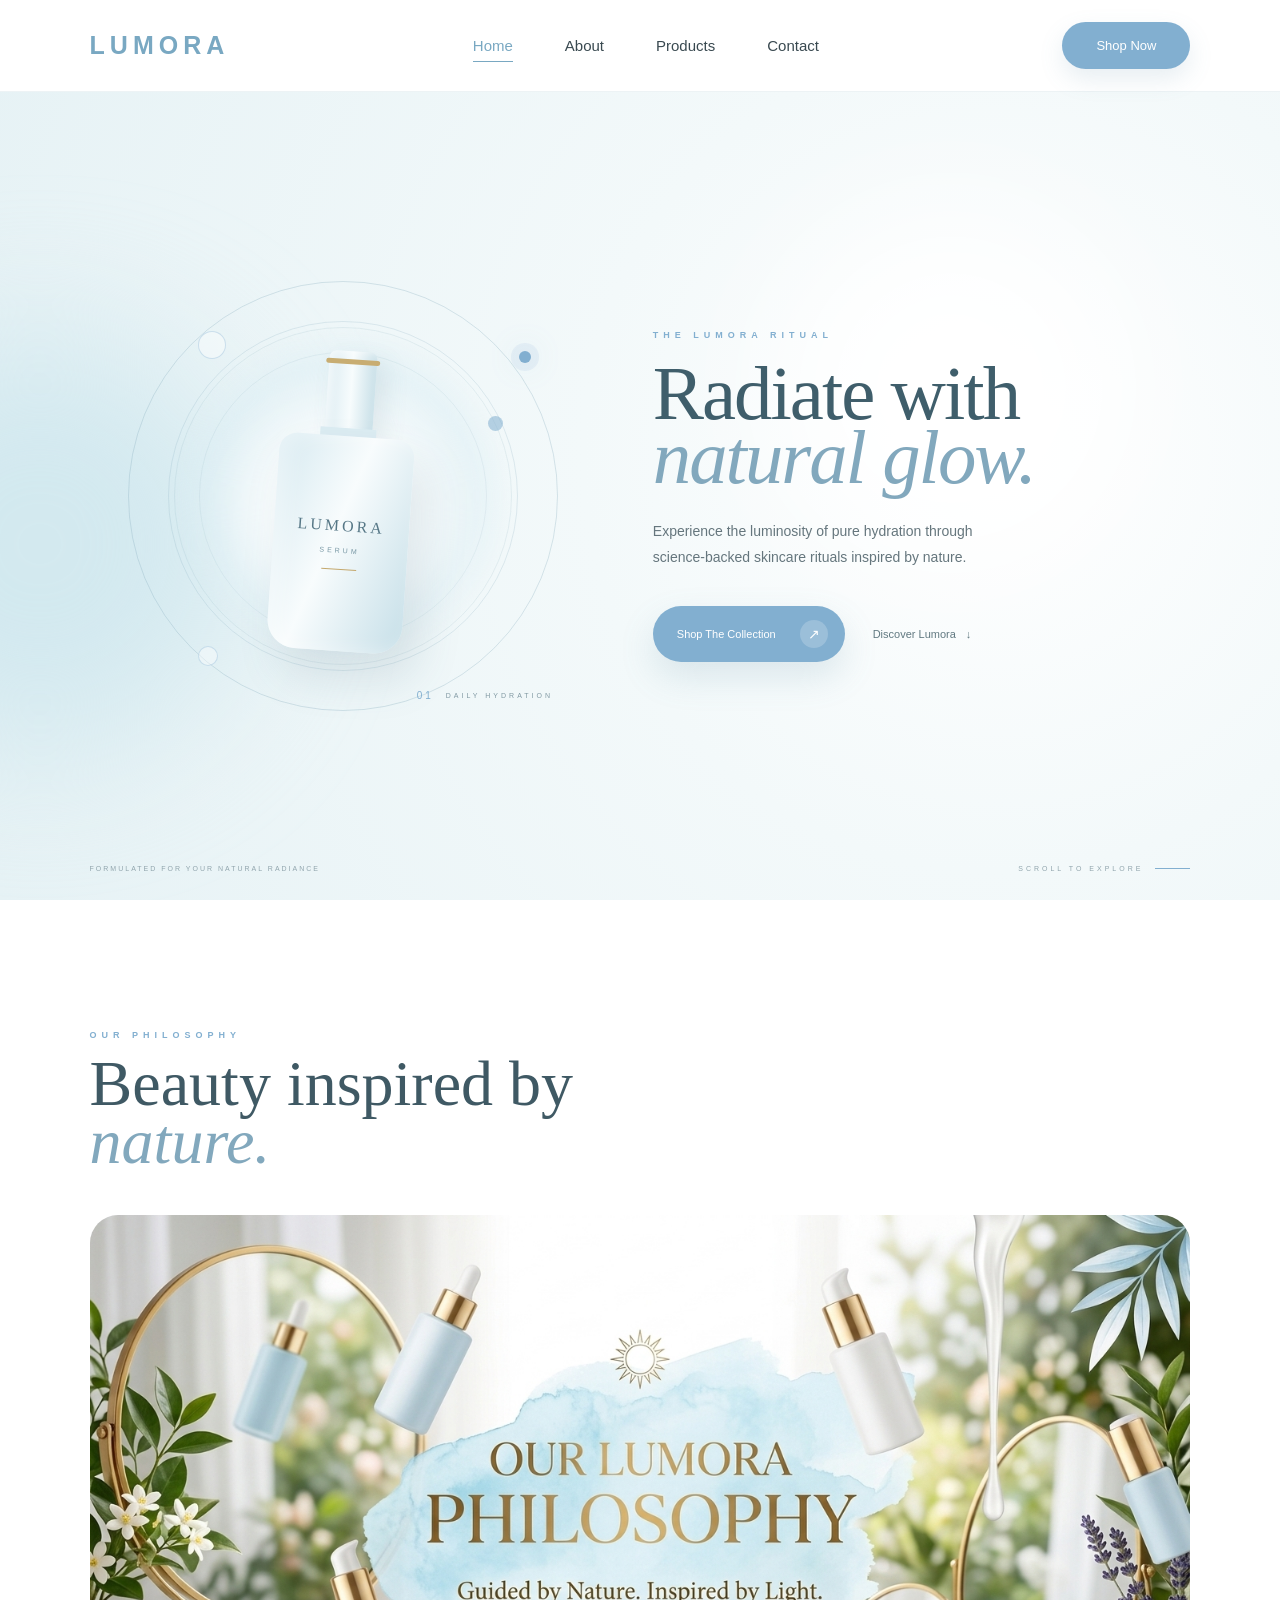
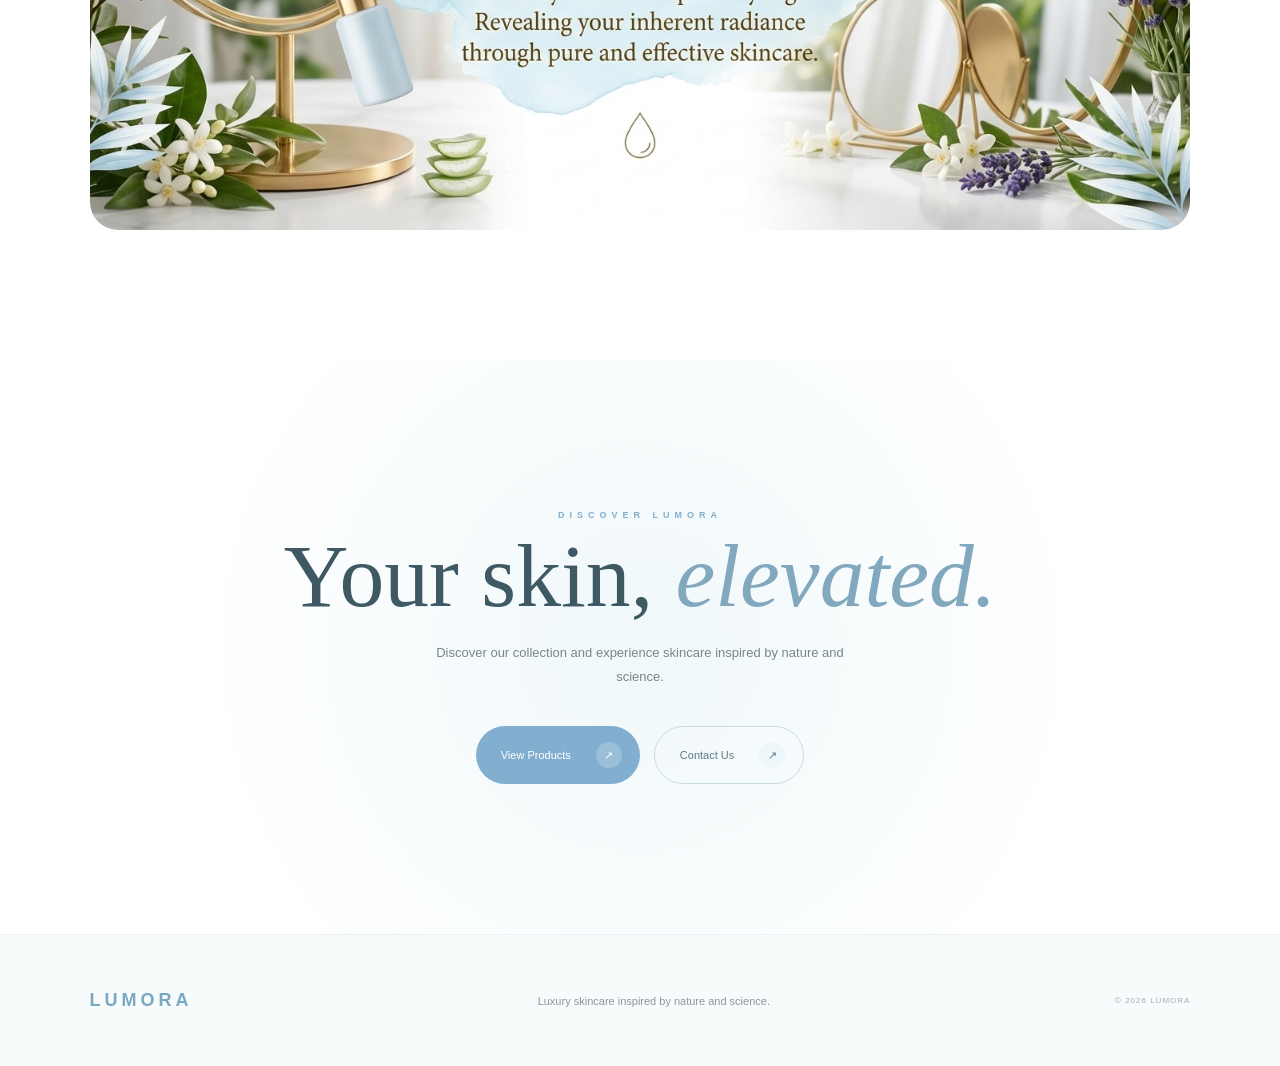
==== commit 672966da: "Draft" ====
--- a/index.html
+++ b/index.html
@@ -5,117 +5,294 @@
     <meta charset="UTF-8">
     <meta name="viewport" content="width=device-width, initial-scale=1.0">
 
-    <title>LUMORA</title>
+    <title>LUMORA | Luxury Skincare</title>
 
     <link rel="stylesheet" href="style.css">
-
-    <link href="https://fonts.googleapis.com/css2?family=Outfit:wght@300;400;500;600;700;800&family=Cormorant+Garamond:wght@400;500;600;700&display=swap" rel="stylesheet">
 </head>
 
 <body>
 
-    <!-- NAVBAR -->
+    <!-- =====================================================
+         INTRO SCREEN
+    ====================================================== -->
+
+    <section class="intro-screen">
+
+        <div class="intro-glow"></div>
+
+        <div class="intro-content">
+
+            <p class="intro-kicker">
+                A NEW RITUAL OF GLOW
+            </p>
+
+            <h1 class="intro-logo">
+                LUMORA
+            </h1>
+
+            <div class="intro-divider"></div>
+
+            <p class="intro-subtitle">
+                SKINCARE &nbsp;·&nbsp; SCIENCE &nbsp;·&nbsp; NATURE
+            </p>
+
+        </div>
+
+        <div class="intro-number">
+            01
+        </div>
+
+    </section>
+
+
+    <!-- =====================================================
+         NAVBAR
+    ====================================================== -->
 
     <header class="navbar">
 
-        <div class="logo">
+        <a href="index.html" class="logo">
             LUMORA
-        </div>
+        </a>
 
         <nav>
-            <a href="index.html">Home</a>
+            <a href="index.html" class="active">Home</a>
             <a href="#philosophy">About</a>
             <a href="products.html">Products</a>
             <a href="contact.html">Contact</a>
         </nav>
 
-        <button class="shop-btn">
+        <a href="products.html" class="shop-btn">
             Shop Now
-        </button>
+        </a>
 
     </header>
 
-    <!-- HERO -->
-
-    <section class="hero">
-
-        <img
-            src="images/hero.png"
-            alt="Hero Image"
-            class="hero-image"
-        >
-
-        <div class="hero-overlay"></div>
-
-        <div class="hero-content">
-
-            <h1>
-                RADIATE WITH<br>
-                NATURAL GLOW.
-            </h1>
-
-            <p>
-                Experience the luminosity of pure hydration
-                through science-backed skincare rituals.
-            </p>
-
-            <a href="products.html" class="hero-btn">
-                Shop The Collection
-            </a>
-
+
+    <!-- =====================================================
+         MAIN
+    ====================================================== -->
+
+    <main>
+
+        <!-- =================================================
+             ACTUAL HOME HERO
+        ================================================== -->
+
+        <section class="hero">
+
+            <!-- soft decorative glow -->
+
+            <div class="hero-glow hero-glow-one"></div>
+            <div class="hero-glow hero-glow-two"></div>
+
+
+            <!-- left decorative circle -->
+
+            <div class="hero-orbit">
+
+                <div class="orbit-circle"></div>
+
+                <div class="orbit-dot"></div>
+
+                <div class="orbit-label">
+                    PURE
+                </div>
+
+            </div>
+
+
+            <!-- hero text -->
+
+            <div class="hero-content">
+
+                <p class="hero-kicker">
+                    THE LUMORA RITUAL
+                </p>
+
+                <h2>
+                    Radiate with
+                    <span>natural glow.</span>
+                </h2>
+
+                <p class="hero-description">
+                    Experience the luminosity of pure hydration
+                    through science-backed skincare rituals
+                    inspired by nature.
+                </p>
+
+                <div class="hero-actions">
+
+                    <a href="products.html" class="hero-button">
+                        <span>Shop The Collection</span>
+                        <span class="arrow">↗</span>
+                    </a>
+
+                    <a href="#philosophy" class="discover-link">
+                        Discover Lumora
+                        <span>↓</span>
+                    </a>
+
+                </div>
+
+            </div>
+
+
+            <!-- right visual -->
+
+            <div class="hero-visual">
+
+                <div class="visual-backdrop"></div>
+
+                <div class="visual-ring"></div>
+
+                <div class="visual-glow"></div>
+
+
+                <!-- CSS skincare bottle -->
+
+                <div class="bottle">
+
+                    <div class="bottle-cap"></div>
+
+                    <div class="bottle-neck"></div>
+
+                    <div class="bottle-body">
+
+                        <span class="bottle-brand">
+                            LUMORA
+                        </span>
+
+                        <span class="bottle-type">
+                            SERUM
+                        </span>
+
+                        <span class="bottle-line"></span>
+
+                    </div>
+
+                </div>
+
+
+                <!-- small floating circles -->
+
+                <div class="floating-circle circle-one"></div>
+                <div class="floating-circle circle-two"></div>
+                <div class="floating-circle circle-three"></div>
+
+
+                <div class="visual-caption">
+                    <span>01</span>
+                    DAILY HYDRATION
+                </div>
+
+            </div>
+
+
+            <!-- bottom information -->
+
+            <div class="hero-bottom-left">
+                FORMULATED FOR YOUR NATURAL RADIANCE
+            </div>
+
+            <div class="hero-bottom-right">
+                SCROLL TO EXPLORE
+                <span></span>
+            </div>
+
+        </section>
+
+
+        <!-- =================================================
+             ABOUT
+        ================================================== -->
+
+        <section id="philosophy" class="about-section">
+
+            <div class="section-heading">
+
+                <p>
+                    OUR PHILOSOPHY
+                </p>
+
+                <h2>
+                    Beauty inspired by
+                    <span>nature.</span>
+                </h2>
+
+            </div>
+
+            <div class="about-image">
+
+                <img
+                    src="images/About Us.png"
+                    alt="About Lumora"
+                >
+
+            </div>
+
+        </section>
+
+
+        <!-- =================================================
+             EXPLORE
+        ================================================== -->
+
+        <section class="explore-section">
+
+            <p class="explore-kicker">
+                DISCOVER LUMORA
+            </p>
+
+            <h2>
+                Your skin,
+                <span>elevated.</span>
+            </h2>
+
+            <p class="explore-text">
+                Discover our collection and experience
+                skincare inspired by nature and science.
+            </p>
+
+            <div class="explore-buttons">
+
+                <a href="products.html" class="explore-button">
+                    View Products
+                    <span>↗</span>
+                </a>
+
+                <a href="contact.html" class="explore-button outline">
+                    Contact Us
+                    <span>↗</span>
+                </a>
+
+            </div>
+
+        </section>
+
+    </main>
+
+
+    <!-- =====================================================
+         FOOTER
+    ====================================================== -->
+
+    <footer class="footer">
+
+        <div class="footer-brand">
+            LUMORA
         </div>
-
-    </section>
-
-    <!-- ABOUT US -->
-
-    <section id="philosophy" class="about-banner">
-
-        <img
-            src="images/About Us.png"
-            alt="About Lumora"
-        >
-
-    </section>
-
-    <!-- EXPLORE -->
-
-    <section class="home-buttons">
-
-        <h2>
-            Explore Lumora
-        </h2>
-
-        <p>
-            Discover our collection and connect with us.
-        </p>
-
-        <div class="button-container">
-
-            <a href="products.html" class="page-btn">
-                View Products
-            </a>
-
-            <a href="contact.html" class="page-btn">
-                Contact Us
-            </a>
-
-        </div>
-
-    </section>
-
-    <!-- FOOTER -->
-
-    <footer class="footer">
-
-        <h2>LUMORA</h2>
 
         <p>
             Luxury skincare inspired by nature and science.
         </p>
 
+        <span>
+            © 2026 LUMORA
+        </span>
+
     </footer>
 
+
 </body>
-
 </html>
--- a/style.css
+++ b/style.css
@@ -1,413 +1,1817 @@
-*{
-    margin:0;
-    padding:0;
-    box-sizing:border-box;
-}
-
-html{
-    scroll-behavior:smooth;
-}
-
-body{
-    font-family:'Outfit',sans-serif;
-    overflow-x:hidden;
-    background:#fff;
-}
-
-/* NAVBAR */
-
-.navbar{
-    position:fixed;
-    top:0;
-    left:0;
-
-    width:100%;
-
-    padding:22px 8%;
-
-    display:flex;
-    justify-content:space-between;
-    align-items:center;
-
-    background:rgba(255,255,255,.92);
-    backdrop-filter:blur(12px);
-
-    z-index:1000;
-}
-
-.logo{
-    font-size:1.4rem;
-    font-weight:700;
-    letter-spacing:4px;
-    color:#7aa8c5;
-}
-
-nav{
-    display:flex;
-    gap:40px;
-}
-
-nav a{
-    text-decoration:none;
-    color:#444;
-    font-weight:500;
-    transition:.3s;
-}
-
-nav a:hover{
-    color:#7aa8c5;
-}
-
-.shop-btn{
-    border:none;
-
-    background:#8bb7d3;
-    color:white;
-
-    padding:14px 28px;
-
-    border-radius:50px;
-
-    cursor:pointer;
-}
-
-/* HERO */
-
-.hero{
-    position:relative;
-    height:100vh;
-    margin-top:85px;
-}
-
-.hero-image{
-    width:100%;
-    height:100%;
-    object-fit:cover;
-    display:block;
-}
-
-.hero-overlay{
-    position:absolute;
-    inset:0;
-
-    background:rgba(255,255,255,.05);
-}
-
-.hero-content{
-    position:absolute;
-
-    top:58%;
-    right:70px;
-
-    transform:translateY(-50%);
-
-    width:280px;
-
-    z-index:10;
-}
-
-.hero-content h1{
-    font-family:'Cormorant Garamond',serif;
-
-    font-size:3.5rem;
-
-    line-height:.9;
-
-    color:#5b7d95;
-
-    margin-bottom:18px;
-}
-
-.hero-content p{
-    color:#444;
-
-    line-height:1.8;
-
-    margin-bottom:25px;
-}
-
-.hero-content button{
-    border:none;
-
-    background:#8bb7d3;
-
-    color:white;
-
-    padding:15px 28px;
-
-    border-radius:10px;
-
-    cursor:pointer;
-}
-
-/* PHILOSOPHY */
-
-.philosophy{
-    padding:140px 8%;
-
-    display:flex;
-    align-items:center;
-
-    gap:90px;
-}
-
-.philosophy-text{
-    flex:1;
-}
-
-.philosophy-text span{
-    color:#8bb7d3;
-
-    font-weight:600;
-
-    letter-spacing:2px;
-}
-
-.philosophy-text h2{
-    margin-top:20px;
-
-    font-size:4rem;
-
-    line-height:1;
-}
-
-.philosophy-text h3{
-    margin-top:10px;
-
-    font-size:4rem;
-
-    line-height:1;
-
-    color:#8bb7d3;
-}
-
-.philosophy-text p{
-    margin-top:30px;
-
-    max-width:550px;
-
-    line-height:1.9;
-
-    color:#666;
-}
-
-.philosophy-image{
-    flex:1;
-}
-
-.philosophy-image img{
-    width:100%;
-
-    border-radius:25px;
-
-    display:block;
-}
-
-/* MOBILE */
-
-@media(max-width:900px){
-
-    nav{
-        display:none;
-    }
-
-    .hero-content{
-        right:20px;
-        width:220px;
-    }
-
-    .hero-content h1{
-        font-size:2.6rem;
-    }
-
-    .philosophy{
-        flex-direction:column;
-    }
-
-    .philosophy-text h2,
-    .philosophy-text h3{
-        font-size:2.5rem;
-    }
-}
-
-.home-buttons{
-    padding:100px 8%;
-    text-align:center;
-}
-
-.home-buttons h2{
-    font-family:'Cormorant Garamond',serif;
-    font-size:3rem;
-    margin-bottom:40px;
-}
-
-.button-container{
-    display:flex;
-    justify-content:center;
-    gap:25px;
-}
-
-.page-btn{
-    text-decoration:none;
-    background:#8bb7d3;
-    color:white;
-    padding:18px 35px;
-    border-radius:50px;
-    font-weight:600;
-    transition:.3s;
-}
-
-.page-btn:hover{
-    transform:translateY(-3px);
-}
-
-.hero-btn{
-    display:inline-block;
-    text-decoration:none;
-    background:#8bb7d3;
-    color:white;
-    padding:15px 28px;
-    border-radius:10px;
-}
-
-.about-banner{
-    padding:100px 8%;
-}
-
-.about-banner img{
-    width:100%;
-    display:block;
-    border-radius:30px;
-}
-
-.home-buttons{
-    padding:100px 8%;
-    text-align:center;
-}
-
-.home-buttons h2{
-    font-family:'Cormorant Garamond',serif;
-    font-size:3rem;
-    margin-bottom:15px;
-}
-
-.home-buttons p{
-    color:#666;
-    margin-bottom:40px;
-}
-
-.button-container{
-    display:flex;
-    justify-content:center;
-    gap:25px;
-}
-
-.page-btn{
-    text-decoration:none;
-    background:#8bb7d3;
-    color:white;
-    padding:18px 35px;
-    border-radius:50px;
-    font-weight:600;
-}
-
-.footer{
-    padding:60px 8%;
-    text-align:center;
-    background:#f8fbfd;
-}
-
-.footer h2{
-    color:#7aa8c5;
-    margin-bottom:10px;
-}
-
-/* PRODUCTS PAGE */
-
-.products-page{
-    padding:180px 8% 100px;
-}
-
-.products-heading{
-    text-align:center;
-    margin-bottom:60px;
-}
-
-.products-heading span{
-    color:#8bb7d3;
-    letter-spacing:3px;
-    font-weight:600;
-}
-
-.products-heading h1{
-    font-family:'Cormorant Garamond',serif;
-    font-size:4rem;
-    margin-top:15px;
-}
-
-.products-heading p{
-    max-width:600px;
-    margin:20px auto;
-    color:#666;
-    line-height:1.8;
-}
-
-.product-grid{
-    display:grid;
-    grid-template-columns:repeat(4,1fr);
-    gap:30px;
-}
-
-.product-card{
-    background:#fff;
-    padding:25px;
-    border-radius:25px;
-    text-align:center;
-    box-shadow:0 10px 30px rgba(0,0,0,.08);
-    transition:.3s;
-}
-
-.product-card:hover{
-    transform:translateY(-8px);
-}
-
-.product-card img{
-    width:100%;
-    height:280px;
-    object-fit:cover;
-    border-radius:18px;
-}
-
-.product-card h3{
-    margin-top:20px;
-    font-size:1.4rem;
-}
-
-.product-card p{
-    margin-top:10px;
-    color:#666;
-}
-
-.product-card button{
-    margin-top:20px;
-    border:none;
-    background:#8bb7d3;
-    color:white;
-    padding:12px 24px;
-    border-radius:50px;
-    cursor:pointer;
-}
-
-@media(max-width:1000px){
-
-    .product-grid{
-        grid-template-columns:repeat(2,1fr);
-    }
-}
-
-@media(max-width:700px){
-
-    .product-grid{
-        grid-template-columns:1fr;
+/* =========================================================
+   RESET
+========================================================= */
+
+* {
+    margin: 0;
+    padding: 0;
+    box-sizing: border-box;
+}
+
+html {
+    scroll-behavior: smooth;
+}
+
+body {
+    font-family: Arial, Helvetica, sans-serif;
+    color: #344b54;
+    background: #ffffff;
+}
+
+a {
+    text-decoration: none;
+    color: inherit;
+}
+
+img {
+    max-width: 100%;
+    display: block;
+}
+
+
+/* =========================================================
+   INTRO SCREEN
+========================================================= */
+
+.intro-screen {
+    position: fixed;
+
+    inset: 0;
+
+    z-index: 9999;
+
+    width: 100%;
+    height: 100vh;
+
+    display: flex;
+
+    align-items: center;
+    justify-content: center;
+
+    overflow: hidden;
+
+    background:
+        radial-gradient(
+            circle at center,
+            #ffffff 0%,
+            #f7fbfc 42%,
+            #e6f2f6 100%
+        );
+
+    animation: introDisappear 1.2s ease 3.6s forwards;
+
+    pointer-events: none;
+}
+
+
+/* giant soft light */
+
+.intro-glow {
+    position: absolute;
+
+    width: 420px;
+    height: 420px;
+
+    border-radius: 50%;
+
+    background: rgba(255, 255, 255, 0.95);
+
+    filter: blur(70px);
+
+    animation: introGlow 3s ease-in-out infinite;
+}
+
+
+/* intro content */
+
+.intro-content {
+    position: relative;
+
+    z-index: 2;
+
+    text-align: center;
+}
+
+
+/* small heading */
+
+.intro-kicker {
+    margin-bottom: 28px;
+
+    color: #7fa7ba;
+
+    font-size: 9px;
+
+    font-weight: 600;
+
+    letter-spacing: 6px;
+
+    opacity: 0;
+
+    animation:
+        introKicker 0.9s ease 0.2s forwards;
+}
+
+
+/* main LUMORA */
+
+.intro-logo {
+    position: relative;
+
+    font-family: Georgia, "Times New Roman", serif;
+
+    font-size: clamp(5rem, 13vw, 11rem);
+
+    font-weight: 400;
+
+    line-height: 0.8;
+
+    letter-spacing: 16px;
+
+    color: #344e59;
+
+    opacity: 0;
+
+    transform: scale(0.82);
+
+    animation:
+        introLogo 1.4s cubic-bezier(.2,.8,.2,1) 0.35s forwards;
+}
+
+
+/* shimmer over LUMORA */
+
+.intro-logo::after {
+    content: "";
+
+    position: absolute;
+
+    top: -10%;
+
+    left: -40%;
+
+    width: 25%;
+
+    height: 120%;
+
+    background:
+        linear-gradient(
+            90deg,
+            transparent,
+            rgba(255,255,255,0.95),
+            transparent
+        );
+
+    filter: blur(8px);
+
+    animation:
+        introShimmer 1.5s ease 1.1s forwards;
+}
+
+
+/* divider */
+
+.intro-divider {
+    width: 0;
+
+    height: 1px;
+
+    margin: 35px auto 20px;
+
+    background: #86afc4;
+
+    animation:
+        introDivider 0.8s ease 1.25s forwards;
+}
+
+
+/* subtitle */
+
+.intro-subtitle {
+    color: #879aa3;
+
+    font-size: 8px;
+
+    letter-spacing: 5px;
+
+    opacity: 0;
+
+    animation:
+        introSubtitle 0.9s ease 1.4s forwards;
+}
+
+
+/* intro number */
+
+.intro-number {
+    position: absolute;
+
+    right: 35px;
+    bottom: 30px;
+
+    color: #9eb4be;
+
+    font-size: 8px;
+
+    letter-spacing: 3px;
+
+    opacity: 0;
+
+    animation:
+        introNumber 0.8s ease 1.5s forwards;
+}
+
+
+/* =========================================================
+   NAVBAR
+========================================================= */
+
+.navbar {
+    position: relative;
+
+    z-index: 100;
+
+    height: 92px;
+
+    padding: 0 7%;
+
+    display: flex;
+
+    align-items: center;
+
+    justify-content: space-between;
+
+    background: rgba(255,255,255,0.94);
+
+    border-bottom: 1px solid #edf3f5;
+}
+
+
+/* logo */
+
+.logo {
+    color: #79a8c2;
+
+    font-size: 25px;
+
+    font-weight: 600;
+
+    letter-spacing: 5px;
+
+    transition: 0.3s ease;
+}
+
+.logo:hover {
+    letter-spacing: 7px;
+}
+
+
+/* navigation */
+
+.navbar nav {
+    display: flex;
+
+    align-items: center;
+
+    gap: 52px;
+}
+
+.navbar nav a {
+    position: relative;
+
+    color: #394950;
+
+    font-size: 15px;
+
+    transition: 0.3s ease;
+}
+
+.navbar nav a::after {
+    content: "";
+
+    position: absolute;
+
+    left: 0;
+    bottom: -8px;
+
+    width: 0;
+    height: 1px;
+
+    background: #79a8c2;
+
+    transition: 0.3s ease;
+}
+
+.navbar nav a:hover,
+.navbar nav a.active {
+    color: #79a8c2;
+}
+
+.navbar nav a:hover::after,
+.navbar nav a.active::after {
+    width: 100%;
+}
+
+
+/* shop button */
+
+.shop-btn {
+    padding: 16px 34px;
+
+    border-radius: 50px;
+
+    color: white;
+
+    background: #82afd0;
+
+    font-size: 13px;
+
+    transition: 0.35s ease;
+
+    box-shadow:
+        0 10px 25px rgba(93, 143, 168, 0.15);
+}
+
+.shop-btn:hover {
+    background: #6e9db9;
+
+    transform: translateY(-3px);
+
+    box-shadow:
+        0 15px 30px rgba(93, 143, 168, 0.25);
+}
+
+
+/* =========================================================
+   ACTUAL HOME HERO
+========================================================= */
+
+.hero {
+    position: relative;
+
+    min-height: calc(100vh - 92px);
+
+    width: 100%;
+
+    overflow: hidden;
+
+    display: flex;
+
+    align-items: center;
+
+    background:
+        radial-gradient(
+            circle at 78% 45%,
+            #ffffff 0%,
+            #f3f9fa 38%,
+            #e6f2f5 100%
+        );
+}
+
+
+/* =========================================================
+   HERO GLOWS
+========================================================= */
+
+.hero-glow {
+    position: absolute;
+
+    border-radius: 50%;
+
+    pointer-events: none;
+
+    filter: blur(70px);
+}
+
+.hero-glow-one {
+    width: 420px;
+    height: 420px;
+
+    left: -170px;
+    top: 30%;
+
+    background: rgba(206, 230, 238, 0.8);
+}
+
+.hero-glow-two {
+    width: 350px;
+    height: 350px;
+
+    right: 12%;
+    top: 15%;
+
+    background: rgba(255,255,255,0.9);
+
+    animation:
+        heroGlowFloat 7s ease-in-out infinite;
+}
+
+
+/* =========================================================
+   ORBIT DECORATION
+========================================================= */
+
+.hero-orbit {
+    position: absolute;
+
+    left: 10%;
+
+    top: 50%;
+
+    width: 430px;
+    height: 430px;
+
+    transform: translateY(-50%);
+}
+
+
+.orbit-circle {
+    position: absolute;
+
+    inset: 0;
+
+    border: 1px solid rgba(126,166,183,0.28);
+
+    border-radius: 50%;
+}
+
+
+.orbit-circle::before {
+    content: "";
+
+    position: absolute;
+
+    inset: 45px;
+
+    border: 1px solid rgba(126,166,183,0.15);
+
+    border-radius: 50%;
+}
+
+
+.orbit-dot {
+    position: absolute;
+
+    width: 12px;
+    height: 12px;
+
+    right: 27px;
+    top: 70px;
+
+    border-radius: 50%;
+
+    background: #82afd0;
+
+    box-shadow:
+        0 0 0 8px rgba(130,175,208,0.12),
+        0 0 30px rgba(130,175,208,0.45);
+
+    animation:
+        orbitDot 7s linear infinite;
+}
+
+
+.orbit-label {
+    position: absolute;
+
+    left: 50%;
+    top: 50%;
+
+    transform: translate(-50%, -50%);
+
+    color: #82a8ba;
+
+    font-size: 10px;
+
+    letter-spacing: 5px;
+}
+
+
+/* =========================================================
+   HERO CONTENT
+========================================================= */
+
+.hero-content {
+    position: relative;
+
+    z-index: 10;
+
+    width: 480px;
+
+    margin-left: 51%;
+
+    opacity: 0;
+
+    animation:
+        homeContentReveal 1s cubic-bezier(.2,.8,.2,1) 3.8s forwards;
+}
+
+
+.hero-kicker {
+    margin-bottom: 22px;
+
+    color: #82afd0;
+
+    font-size: 9px;
+
+    font-weight: 600;
+
+    letter-spacing: 5px;
+}
+
+
+.hero-content h2 {
+    margin-bottom: 28px;
+
+    font-family: Georgia, "Times New Roman", serif;
+
+    font-size: clamp(4rem, 6vw, 6rem);
+
+    font-weight: 400;
+
+    line-height: 0.83;
+
+    letter-spacing: -2px;
+
+    color: #3f5e6b;
+}
+
+
+.hero-content h2 span {
+    display: block;
+
+    color: #82a8bd;
+
+    font-style: italic;
+}
+
+
+.hero-description {
+    width: 370px;
+
+    margin-bottom: 35px;
+
+    color: #65767d;
+
+    font-size: 14px;
+
+    line-height: 1.9;
+}
+
+
+/* =========================================================
+   HERO BUTTONS
+========================================================= */
+
+.hero-actions {
+    display: flex;
+
+    align-items: center;
+
+    gap: 28px;
+}
+
+
+.hero-button {
+    display: inline-flex;
+
+    align-items: center;
+
+    gap: 24px;
+
+    padding: 14px 17px 14px 24px;
+
+    color: white;
+
+    background: #82afd0;
+
+    border-radius: 50px;
+
+    font-size: 11px;
+
+    box-shadow:
+        0 15px 35px rgba(92,143,168,0.18);
+
+    transition: 0.35s ease;
+}
+
+
+.hero-button .arrow {
+    width: 28px;
+    height: 28px;
+
+    display: flex;
+
+    align-items: center;
+    justify-content: center;
+
+    border-radius: 50%;
+
+    background: rgba(255,255,255,0.2);
+
+    font-size: 14px;
+}
+
+
+.hero-button:hover {
+    transform: translateY(-4px);
+
+    background: #6e9db9;
+
+    gap: 31px;
+}
+
+
+.discover-link {
+    display: flex;
+
+    align-items: center;
+
+    gap: 10px;
+
+    color: #617981;
+
+    font-size: 11px;
+
+    transition: 0.3s ease;
+}
+
+
+.discover-link span {
+    transition: 0.3s ease;
+}
+
+
+.discover-link:hover {
+    color: #82afd0;
+}
+
+
+.discover-link:hover span {
+    transform: translateY(4px);
+}
+
+
+/* =========================================================
+   CSS SKINCARE BOTTLE
+========================================================= */
+
+.hero-visual {
+    position: absolute;
+
+    z-index: 4;
+
+    left: 10%;
+
+    top: 50%;
+
+    width: 430px;
+    height: 500px;
+
+    transform: translateY(-50%);
+}
+
+
+/* visual background */
+
+.visual-backdrop {
+    position: absolute;
+
+    left: 50%;
+    top: 50%;
+
+    width: 340px;
+    height: 340px;
+
+    transform: translate(-50%, -50%);
+
+    border-radius: 50%;
+
+    background:
+        radial-gradient(
+            circle,
+            rgba(255,255,255,1),
+            rgba(221,239,245,0.5) 55%,
+            transparent 70%
+        );
+
+    filter: blur(2px);
+}
+
+
+/* large ring */
+
+.visual-ring {
+    position: absolute;
+
+    left: 50%;
+    top: 50%;
+
+    width: 350px;
+    height: 350px;
+
+    transform: translate(-50%, -50%);
+
+    border-radius: 50%;
+
+    border: 1px solid rgba(126,166,183,0.2);
+
+    animation:
+        ringFloat 6s ease-in-out infinite;
+}
+
+
+.visual-ring::before {
+    content: "";
+
+    position: absolute;
+
+    inset: 30px;
+
+    border-radius: 50%;
+
+    border: 1px solid rgba(126,166,183,0.12);
+}
+
+
+/* glowing center */
+
+.visual-glow {
+    position: absolute;
+
+    left: 50%;
+    top: 55%;
+
+    width: 180px;
+    height: 180px;
+
+    transform: translate(-50%, -50%);
+
+    border-radius: 50%;
+
+    background: rgba(255,255,255,0.9);
+
+    filter: blur(35px);
+}
+
+
+/* =========================================================
+   BOTTLE
+========================================================= */
+
+.bottle {
+    position: absolute;
+
+    left: 50%;
+    top: 51%;
+
+    width: 145px;
+    height: 300px;
+
+    transform:
+        translate(-50%, -50%)
+        rotate(4deg);
+
+    animation:
+        bottleFloat 5s ease-in-out infinite;
+}
+
+
+/* cap */
+
+.bottle-cap {
+    position: absolute;
+
+    top: 0;
+    left: 50%;
+
+    width: 48px;
+    height: 85px;
+
+    transform: translateX(-50%);
+
+    border-radius: 7px 7px 4px 4px;
+
+    background:
+        linear-gradient(
+            90deg,
+            #dcecf2,
+            #f7fcfd,
+            #c9e0e8
+        );
+
+    box-shadow:
+        inset 4px 0 8px rgba(255,255,255,0.7),
+        10px 10px 25px rgba(73,113,129,0.12);
+}
+
+
+/* cap gold top */
+
+.bottle-cap::before {
+    content: "";
+
+    position: absolute;
+
+    left: -3px;
+    right: -3px;
+    top: 8px;
+
+    height: 5px;
+
+    border-radius: 10px;
+
+    background: #c8ad72;
+}
+
+
+/* neck */
+
+.bottle-neck {
+    position: absolute;
+
+    top: 77px;
+    left: 50%;
+
+    width: 56px;
+    height: 28px;
+
+    transform: translateX(-50%);
+
+    background: #dcecf2;
+}
+
+
+/* body */
+
+.bottle-body {
+    position: absolute;
+
+    bottom: 0;
+    left: 50%;
+
+    width: 135px;
+    height: 215px;
+
+    transform: translateX(-50%);
+
+    border-radius: 18px 18px 28px 28px;
+
+    display: flex;
+
+    flex-direction: column;
+
+    align-items: center;
+
+    justify-content: center;
+
+    background:
+        linear-gradient(
+            110deg,
+            #d5e9f0,
+            #f8fcfd 45%,
+            #c6dfe8
+        );
+
+    box-shadow:
+        15px 25px 45px rgba(70,110,126,0.15),
+        inset 10px 0 20px rgba(255,255,255,0.45);
+}
+
+
+/* bottle label */
+
+.bottle-brand {
+    color: #567786;
+
+    font-family: Georgia, serif;
+
+    font-size: 16px;
+
+    letter-spacing: 3px;
+}
+
+
+.bottle-type {
+    margin-top: 12px;
+
+    color: #7897a4;
+
+    font-size: 7px;
+
+    letter-spacing: 3px;
+}
+
+
+.bottle-line {
+    width: 35px;
+
+    height: 1px;
+
+    margin-top: 15px;
+
+    background: #c4a86d;
+}
+
+
+/* =========================================================
+   FLOATING CIRCLES
+========================================================= */
+
+.floating-circle {
+    position: absolute;
+
+    border-radius: 50%;
+
+    border: 1px solid rgba(130,175,208,0.35);
+
+    background: rgba(255,255,255,0.4);
+}
+
+
+.circle-one {
+    width: 28px;
+    height: 28px;
+
+    top: 85px;
+    left: 70px;
+
+    animation:
+        circleFloat 4s ease-in-out infinite;
+}
+
+
+.circle-two {
+    width: 15px;
+    height: 15px;
+
+    right: 55px;
+    top: 170px;
+
+    background: #82afd0;
+
+    border: none;
+
+    opacity: .55;
+
+    animation:
+        circleFloat 5s ease-in-out 1s infinite;
+}
+
+
+.circle-three {
+    width: 20px;
+    height: 20px;
+
+    bottom: 80px;
+    left: 70px;
+
+    animation:
+        circleFloat 6s ease-in-out 2s infinite;
+}
+
+
+/* visual caption */
+
+.visual-caption {
+    position: absolute;
+
+    right: 5px;
+    bottom: 45px;
+
+    display: flex;
+
+    align-items: center;
+
+    gap: 12px;
+
+    color: #8199a3;
+
+    font-size: 7px;
+
+    letter-spacing: 3px;
+}
+
+
+.visual-caption span {
+    color: #82afd0;
+
+    font-size: 10px;
+}
+
+
+/* =========================================================
+   HERO BOTTOM
+========================================================= */
+
+.hero-bottom-left {
+    position: absolute;
+
+    left: 7%;
+
+    bottom: 28px;
+
+    color: #91a5ad;
+
+    font-size: 7px;
+
+    letter-spacing: 2px;
+}
+
+
+.hero-bottom-right {
+    position: absolute;
+
+    right: 7%;
+
+    bottom: 28px;
+
+    display: flex;
+
+    align-items: center;
+
+    gap: 12px;
+
+    color: #91a5ad;
+
+    font-size: 7px;
+
+    letter-spacing: 3px;
+}
+
+
+.hero-bottom-right span {
+    width: 35px;
+
+    height: 1px;
+
+    background: #82afd0;
+}
+
+
+/* =========================================================
+   ABOUT
+========================================================= */
+
+.about-section {
+    padding: 130px 7%;
+
+    background: #ffffff;
+}
+
+
+.section-heading {
+    margin-bottom: 45px;
+}
+
+
+.section-heading p {
+    margin-bottom: 15px;
+
+    color: #82afd0;
+
+    font-size: 9px;
+
+    font-weight: 600;
+
+    letter-spacing: 5px;
+}
+
+
+.section-heading h2 {
+    max-width: 650px;
+
+    font-family: Georgia, "Times New Roman", serif;
+
+    font-size: clamp(3rem, 5vw, 5rem);
+
+    font-weight: 400;
+
+    line-height: .9;
+
+    color: #3f5964;
+}
+
+
+.section-heading h2 span {
+    color: #82a8bd;
+
+    font-style: italic;
+}
+
+
+.about-image {
+    overflow: hidden;
+
+    border-radius: 28px;
+}
+
+
+.about-image img {
+    width: 100%;
+
+    transition: transform 0.8s ease;
+}
+
+
+.about-image:hover img {
+    transform: scale(1.02);
+}
+
+
+/* =========================================================
+   EXPLORE
+========================================================= */
+
+.explore-section {
+    padding: 150px 7%;
+
+    text-align: center;
+
+    background:
+        radial-gradient(
+            circle at center,
+            #f0f8fa,
+            #ffffff 65%
+        );
+}
+
+
+.explore-kicker {
+    margin-bottom: 20px;
+
+    color: #82afd0;
+
+    font-size: 9px;
+
+    font-weight: 600;
+
+    letter-spacing: 5px;
+}
+
+
+.explore-section h2 {
+    font-family: Georgia, "Times New Roman", serif;
+
+    font-size: clamp(4rem, 7vw, 7rem);
+
+    font-weight: 400;
+
+    line-height: .8;
+
+    color: #3f5964;
+}
+
+
+.explore-section h2 span {
+    color: #82a8bd;
+
+    font-style: italic;
+}
+
+
+.explore-text {
+    max-width: 450px;
+
+    margin: 30px auto 38px;
+
+    color: #77878e;
+
+    font-size: 13px;
+
+    line-height: 1.8;
+}
+
+
+.explore-buttons {
+    display: flex;
+
+    justify-content: center;
+
+    gap: 14px;
+}
+
+
+.explore-button {
+    display: flex;
+
+    align-items: center;
+
+    gap: 25px;
+
+    padding: 15px 18px 15px 25px;
+
+    border-radius: 50px;
+
+    color: white;
+
+    background: #82afd0;
+
+    font-size: 11px;
+
+    transition: .35s ease;
+}
+
+
+.explore-button span {
+    width: 26px;
+    height: 26px;
+
+    display: flex;
+
+    align-items: center;
+    justify-content: center;
+
+    border-radius: 50%;
+
+    background: rgba(255,255,255,0.2);
+}
+
+
+.explore-button:hover {
+    transform: translateY(-4px);
+
+    background: #6e9db9;
+
+    gap: 31px;
+}
+
+
+.explore-button.outline {
+    color: #607982;
+
+    background: transparent;
+
+    border: 1px solid #c9dce3;
+}
+
+
+.explore-button.outline span {
+    background: #edf6f8;
+}
+
+
+/* =========================================================
+   FOOTER
+========================================================= */
+
+.footer {
+    padding: 55px 7%;
+
+    display: flex;
+
+    align-items: center;
+
+    justify-content: space-between;
+
+    border-top: 1px solid #edf2f4;
+
+    background: #f8fbfc;
+}
+
+
+.footer-brand {
+    color: #79a8c2;
+
+    font-size: 18px;
+
+    font-weight: 600;
+
+    letter-spacing: 4px;
+}
+
+
+.footer p {
+    color: #89979c;
+
+    font-size: 11px;
+}
+
+
+.footer span {
+    color: #a2adb1;
+
+    font-size: 8px;
+
+    letter-spacing: 1px;
+}
+
+
+/* =========================================================
+   ANIMATIONS
+========================================================= */
+
+@keyframes introKicker {
+
+    from {
+        opacity: 0;
+
+        transform: translateY(15px);
+    }
+
+    to {
+        opacity: 1;
+
+        transform: translateY(0);
+    }
+}
+
+
+@keyframes introLogo {
+
+    0% {
+        opacity: 0;
+
+        transform:
+            scale(.82)
+            translateY(20px);
+
+        letter-spacing: 30px;
+    }
+
+    100% {
+        opacity: 1;
+
+        transform:
+            scale(1)
+            translateY(0);
+
+        letter-spacing: 16px;
+    }
+}
+
+
+@keyframes introShimmer {
+
+    from {
+        left: -40%;
+    }
+
+    to {
+        left: 130%;
+    }
+}
+
+
+@keyframes introDivider {
+
+    from {
+        width: 0;
+    }
+
+    to {
+        width: 110px;
+    }
+}
+
+
+@keyframes introSubtitle {
+
+    from {
+        opacity: 0;
+
+        transform: translateY(-10px);
+    }
+
+    to {
+        opacity: 1;
+
+        transform: translateY(0);
+    }
+}
+
+
+@keyframes introNumber {
+
+    from {
+        opacity: 0;
+    }
+
+    to {
+        opacity: 1;
+    }
+}
+
+
+@keyframes introGlow {
+
+    0%,
+    100% {
+        transform: scale(.9);
+
+        opacity: .45;
+    }
+
+    50% {
+        transform: scale(1.12);
+
+        opacity: .85;
+    }
+}
+
+
+@keyframes introDisappear {
+
+    0% {
+        opacity: 1;
+
+        visibility: visible;
+    }
+
+    70% {
+        opacity: 1;
+    }
+
+    100% {
+        opacity: 0;
+
+        visibility: hidden;
+    }
+}
+
+
+@keyframes homeContentReveal {
+
+    from {
+        opacity: 0;
+
+        transform: translateY(35px);
+    }
+
+    to {
+        opacity: 1;
+
+        transform: translateY(0);
+    }
+}
+
+
+@keyframes heroGlowFloat {
+
+    0%,
+    100% {
+        transform: translate(0, 0);
+    }
+
+    50% {
+        transform: translate(-30px, 25px);
+    }
+}
+
+
+@keyframes bottleFloat {
+
+    0%,
+    100% {
+        transform:
+            translate(-50%, -50%)
+            rotate(4deg);
+    }
+
+    50% {
+        transform:
+            translate(-50%, -56%)
+            rotate(2deg);
+    }
+}
+
+
+@keyframes ringFloat {
+
+    0%,
+    100% {
+        transform:
+            translate(-50%, -50%)
+            scale(1);
+    }
+
+    50% {
+        transform:
+            translate(-50%, -50%)
+            scale(1.04);
+    }
+}
+
+
+@keyframes orbitDot {
+
+    from {
+        transform: rotate(0deg)
+            translateX(195px)
+            rotate(0deg);
+    }
+
+    to {
+        transform: rotate(360deg)
+            translateX(195px)
+            rotate(-360deg);
+    }
+}
+
+
+@keyframes circleFloat {
+
+    0%,
+    100% {
+        transform: translateY(0);
+    }
+
+    50% {
+        transform: translateY(-15px);
+    }
+}
+
+
+/* =========================================================
+   RESPONSIVE
+========================================================= */
+
+@media (max-width: 1000px) {
+
+    .navbar {
+        padding: 0 4%;
+    }
+
+    .navbar nav {
+        gap: 25px;
+    }
+
+    .hero-content {
+        margin-left: 50%;
+
+        width: 420px;
+    }
+
+    .hero-visual {
+        left: 2%;
+    }
+
+    .hero-orbit {
+        left: 3%;
+    }
+}
+
+
+@media (max-width: 750px) {
+
+    .navbar {
+        height: 75px;
+    }
+
+    .navbar nav {
+        display: none;
+    }
+
+    .shop-btn {
+        padding: 13px 22px;
+    }
+
+    .hero {
+        min-height: 850px;
+
+        justify-content: center;
+    }
+
+    .hero-visual {
+        top: 38%;
+
+        left: 50%;
+
+        transform:
+            translate(-50%, -50%)
+            scale(.72);
+    }
+
+    .hero-orbit {
+        display: none;
+    }
+
+    .hero-content {
+        margin: 0;
+
+        width: 90%;
+
+        text-align: center;
+
+        position: absolute;
+
+        top: 65%;
+    }
+
+    .hero-content h2 {
+        font-size: 4rem;
+    }
+
+    .hero-description {
+        width: 100%;
+    }
+
+    .hero-actions {
+        justify-content: center;
+
+        flex-wrap: wrap;
+    }
+
+    .hero-bottom-left {
+        display: none;
+    }
+
+    .hero-bottom-right {
+        right: 50%;
+
+        transform: translateX(50%);
+    }
+
+    .about-section,
+    .explore-section {
+        padding: 90px 6%;
+    }
+
+    .explore-buttons {
+        flex-direction: column;
+
+        align-items: center;
+    }
+
+    .footer {
+        flex-direction: column;
+
+        text-align: center;
+
+        gap: 18px;
+    }
+}
+
+
+@media (max-width: 500px) {
+
+    .logo {
+        font-size: 20px;
+    }
+
+    .intro-logo {
+        font-size: 4.5rem;
+
+        letter-spacing: 9px;
+    }
+
+    .intro-kicker {
+        font-size: 7px;
+
+        letter-spacing: 4px;
+    }
+
+    .intro-subtitle {
+        font-size: 6px;
+
+        letter-spacing: 3px;
+    }
+
+    .hero-visual {
+        transform:
+            translate(-50%, -50%)
+            scale(.58);
+    }
+
+    .hero-content {
+        top: 63%;
+    }
+
+    .hero-content h2 {
+        font-size: 3.2rem;
+    }
+
+    .hero-actions {
+        flex-direction: column;
+    }
+}
+/* =========================================================
+   LUMORA INTRO — FLOWING BLUE BACKGROUND
+========================================================= */
+
+.intro-screen {
+    position: fixed;
+    inset: 0;
+
+    overflow: hidden;
+
+    background-image: url("images/image.png");
+    background-size: cover;
+    background-position: center center;
+    background-repeat: no-repeat;
+}
+
+
+/* soft white veil over the image */
+
+.intro-screen::before {
+    content: "";
+
+    position: absolute;
+    inset: 0;
+
+    background:
+        linear-gradient(
+            180deg,
+            rgba(248, 252, 253, 0.78) 0%,
+            rgba(248, 252, 253, 0.28) 45%,
+            rgba(230, 244, 250, 0.08) 100%
+        );
+
+    pointer-events: none;
+}
+
+
+/* keep the LUMORA logo above the background */
+
+.intro-logo {
+    position: relative;
+    z-index: 2;
+
+    text-shadow:
+        0 2px 20px rgba(255, 255, 255, 0.7);
+}
+
+
+/* keep all intro content above the image */
+
+.intro-content,
+.intro-screen .intro-content,
+.intro-kicker,
+.intro-logo,
+.intro-divider,
+.intro-subtitle,
+.intro-number {
+    position: relative;
+    z-index: 3;
+}
+
+
+/* subtle glow behind the center */
+
+.intro-content::before {
+    content: "";
+
+    position: absolute;
+
+    width: 600px;
+    height: 350px;
+
+    left: 50%;
+    top: 50%;
+
+    transform: translate(-50%, -50%);
+
+    background:
+        radial-gradient(
+            ellipse,
+            rgba(255, 255, 255, 0.32),
+            transparent 70%
+        );
+
+    filter: blur(30px);
+
+    pointer-events: none;
+
+    z-index: -1;
+}
+
+
+/* elegant thin border */
+
+.intro-screen::after {
+    content: "";
+
+    position: absolute;
+
+    inset: 24px;
+
+    border: 1px solid rgba(255, 255, 255, 0.45);
+
+    pointer-events: none;
+
+    z-index: 10;
+}
+
+
+/* make the small text blend nicely */
+
+.intro-kicker,
+.intro-subtitle {
+    text-shadow:
+        0 1px 8px rgba(255, 255, 255, 0.65);
+}
+
+
+/* mobile */
+
+@media (max-width: 600px) {
+
+    .intro-screen {
+        background-position: center center;
+    }
+
+    .intro-screen::after {
+        inset: 14px;
     }
 }
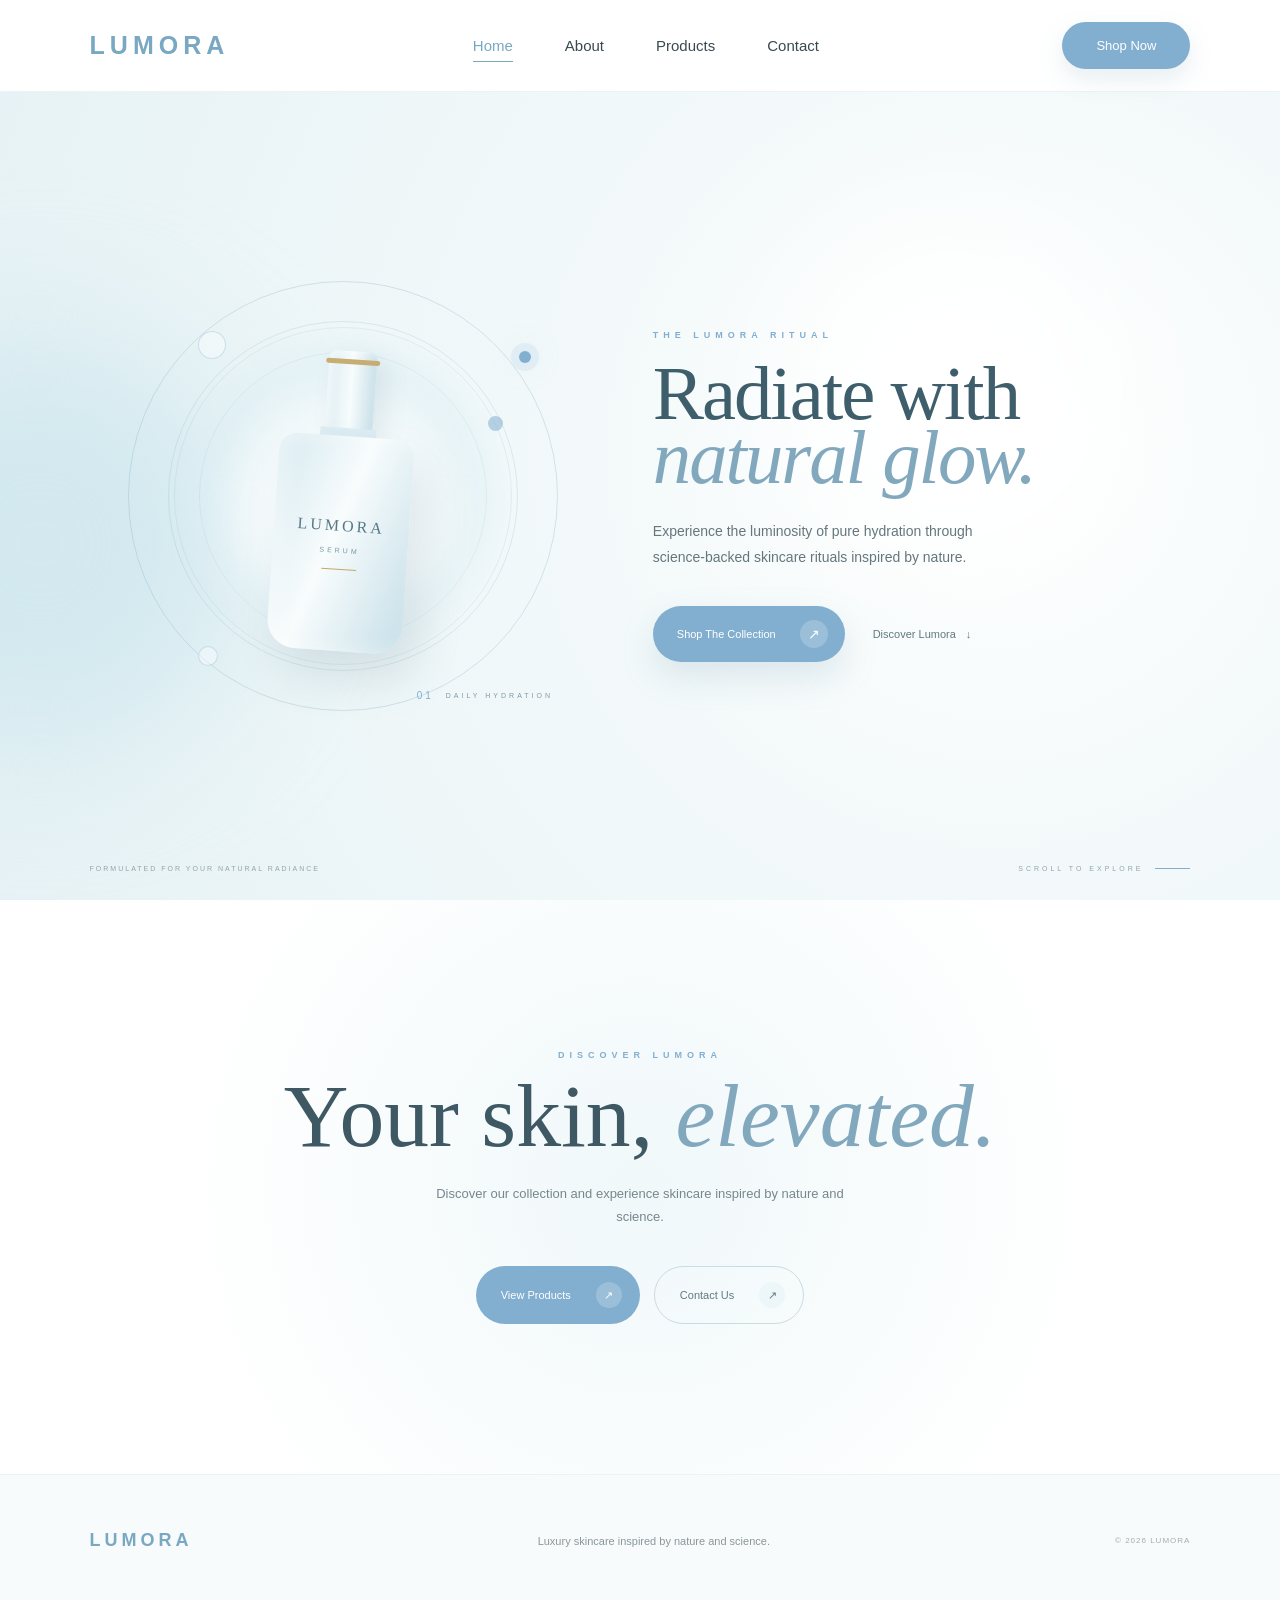
==== commit c3792aa8: "DraftP1" ====
--- a/index.html
+++ b/index.html
@@ -57,7 +57,7 @@
 
         <nav>
             <a href="index.html" class="active">Home</a>
-            <a href="#philosophy">About</a>
+            <a href="Aboutus.html">About</a>
             <a href="products.html">Products</a>
             <a href="contact.html">Contact</a>
         </nav>
@@ -204,37 +204,6 @@
 
 
         <!-- =================================================
-             ABOUT
-        ================================================== -->
-
-        <section id="philosophy" class="about-section">
-
-            <div class="section-heading">
-
-                <p>
-                    OUR PHILOSOPHY
-                </p>
-
-                <h2>
-                    Beauty inspired by
-                    <span>nature.</span>
-                </h2>
-
-            </div>
-
-            <div class="about-image">
-
-                <img
-                    src="images/About Us.png"
-                    alt="About Lumora"
-                >
-
-            </div>
-
-        </section>
-
-
-        <!-- =================================================
              EXPLORE
         ================================================== -->
 
--- a/style.css
+++ b/style.css
@@ -1505,313 +1505,7 @@
         transform: rotate(360deg)
             translateX(195px)
             rotate(-360deg);
-    }
-}
-
-
-@keyframes circleFloat {
-
-    0%,
-    100% {
-        transform: translateY(0);
-    }
-
-    50% {
-        transform: translateY(-15px);
-    }
-}
-
-
-/* =========================================================
-   RESPONSIVE
-========================================================= */
-
-@media (max-width: 1000px) {
-
-    .navbar {
-        padding: 0 4%;
-    }
-
-    .navbar nav {
-        gap: 25px;
-    }
-
-    .hero-content {
-        margin-left: 50%;
-
-        width: 420px;
-    }
-
-    .hero-visual {
-        left: 2%;
-    }
-
-    .hero-orbit {
-        left: 3%;
-    }
-}
-
-
-@media (max-width: 750px) {
-
-    .navbar {
-        height: 75px;
-    }
-
-    .navbar nav {
-        display: none;
-    }
-
-    .shop-btn {
-        padding: 13px 22px;
-    }
-
-    .hero {
-        min-height: 850px;
-
-        justify-content: center;
-    }
-
-    .hero-visual {
-        top: 38%;
-
-        left: 50%;
-
-        transform:
-            translate(-50%, -50%)
-            scale(.72);
-    }
-
-    .hero-orbit {
-        display: none;
-    }
-
-    .hero-content {
-        margin: 0;
-
-        width: 90%;
-
-        text-align: center;
-
-        position: absolute;
-
-        top: 65%;
-    }
-
-    .hero-content h2 {
-        font-size: 4rem;
-    }
-
-    .hero-description {
-        width: 100%;
-    }
-
-    .hero-actions {
-        justify-content: center;
-
-        flex-wrap: wrap;
-    }
-
-    .hero-bottom-left {
-        display: none;
-    }
-
-    .hero-bottom-right {
-        right: 50%;
-
-        transform: translateX(50%);
-    }
-
-    .about-section,
-    .explore-section {
-        padding: 90px 6%;
-    }
-
-    .explore-buttons {
-        flex-direction: column;
-
-        align-items: center;
-    }
-
-    .footer {
-        flex-direction: column;
-
-        text-align: center;
-
-        gap: 18px;
-    }
-}
-
-
-@media (max-width: 500px) {
-
-    .logo {
-        font-size: 20px;
-    }
-
-    .intro-logo {
-        font-size: 4.5rem;
-
-        letter-spacing: 9px;
-    }
-
-    .intro-kicker {
-        font-size: 7px;
-
-        letter-spacing: 4px;
-    }
-
-    .intro-subtitle {
-        font-size: 6px;
-
-        letter-spacing: 3px;
-    }
-
-    .hero-visual {
-        transform:
-            translate(-50%, -50%)
-            scale(.58);
-    }
-
-    .hero-content {
-        top: 63%;
-    }
-
-    .hero-content h2 {
-        font-size: 3.2rem;
-    }
-
-    .hero-actions {
-        flex-direction: column;
-    }
-}
-/* =========================================================
-   LUMORA INTRO — FLOWING BLUE BACKGROUND
-========================================================= */
-
-.intro-screen {
-    position: fixed;
-    inset: 0;
-
-    overflow: hidden;
-
-    background-image: url("images/image.png");
-    background-size: cover;
-    background-position: center center;
-    background-repeat: no-repeat;
-}
-
-
-/* soft white veil over the image */
-
-.intro-screen::before {
-    content: "";
-
-    position: absolute;
-    inset: 0;
-
-    background:
-        linear-gradient(
-            180deg,
-            rgba(248, 252, 253, 0.78) 0%,
-            rgba(248, 252, 253, 0.28) 45%,
-            rgba(230, 244, 250, 0.08) 100%
-        );
-
-    pointer-events: none;
-}
-
-
-/* keep the LUMORA logo above the background */
-
-.intro-logo {
-    position: relative;
-    z-index: 2;
-
-    text-shadow:
-        0 2px 20px rgba(255, 255, 255, 0.7);
-}
-
-
-/* keep all intro content above the image */
-
-.intro-content,
-.intro-screen .intro-content,
-.intro-kicker,
-.intro-logo,
-.intro-divider,
-.intro-subtitle,
-.intro-number {
-    position: relative;
-    z-index: 3;
-}
-
-
-/* subtle glow behind the center */
-
-.intro-content::before {
-    content: "";
-
-    position: absolute;
-
-    width: 600px;
-    height: 350px;
-
-    left: 50%;
-    top: 50%;
-
-    transform: translate(-50%, -50%);
-
-    background:
-        radial-gradient(
-            ellipse,
-            rgba(255, 255, 255, 0.32),
-            transparent 70%
-        );
-
-    filter: blur(30px);
-
-    pointer-events: none;
-
-    z-index: -1;
-}
-
-
-/* elegant thin border */
-
-.intro-screen::after {
-    content: "";
-
-    position: absolute;
-
-    inset: 24px;
-
-    border: 1px solid rgba(255, 255, 255, 0.45);
-
-    pointer-events: none;
-
-    z-index: 10;
-}
-
-
-/* make the small text blend nicely */
-
-.intro-kicker,
-.intro-subtitle {
-    text-shadow:
-        0 1px 8px rgba(255, 255, 255, 0.65);
-}
-
-
-/* mobile */
-
-@media (max-width: 600px) {
-
-    .intro-screen {
-        background-position: center center;
-    }
-
-    .intro-screen::after {
-        inset: 14px;
-    }
-}+    } 
+
+    
+} 
